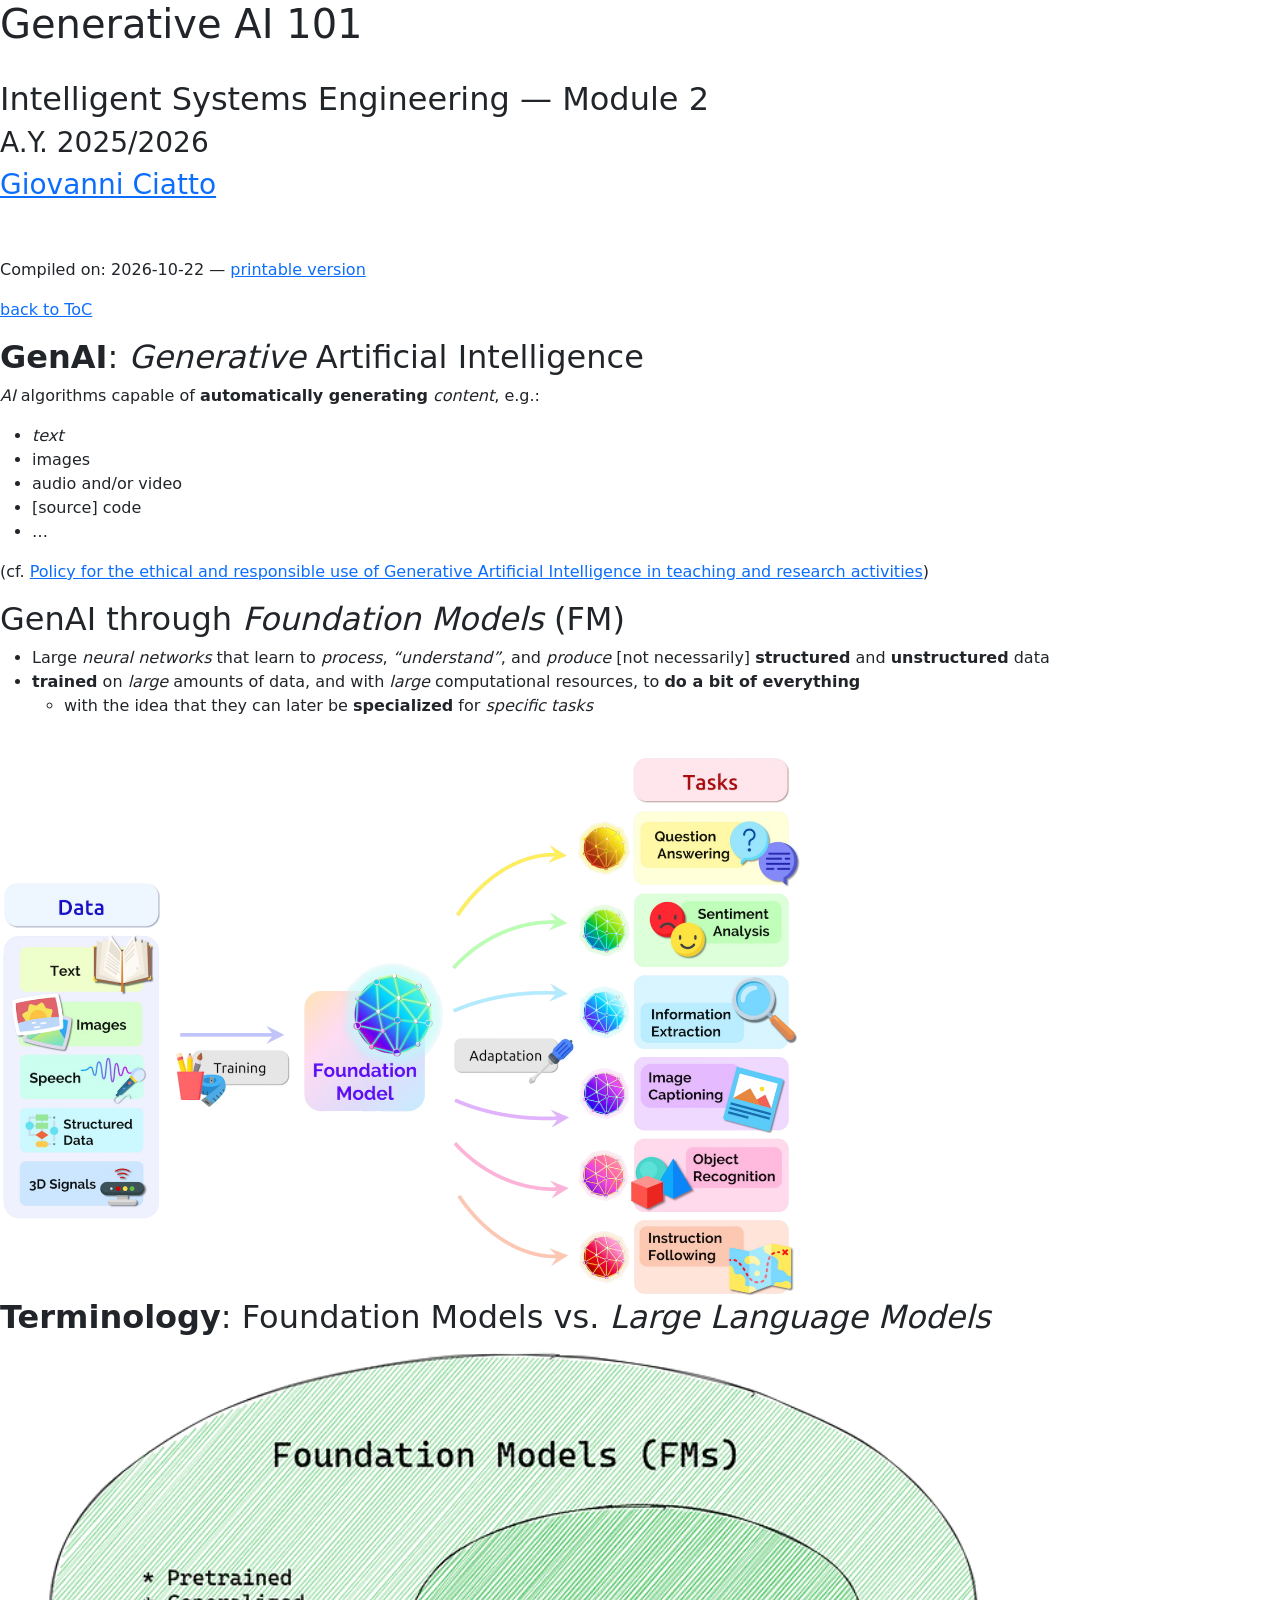
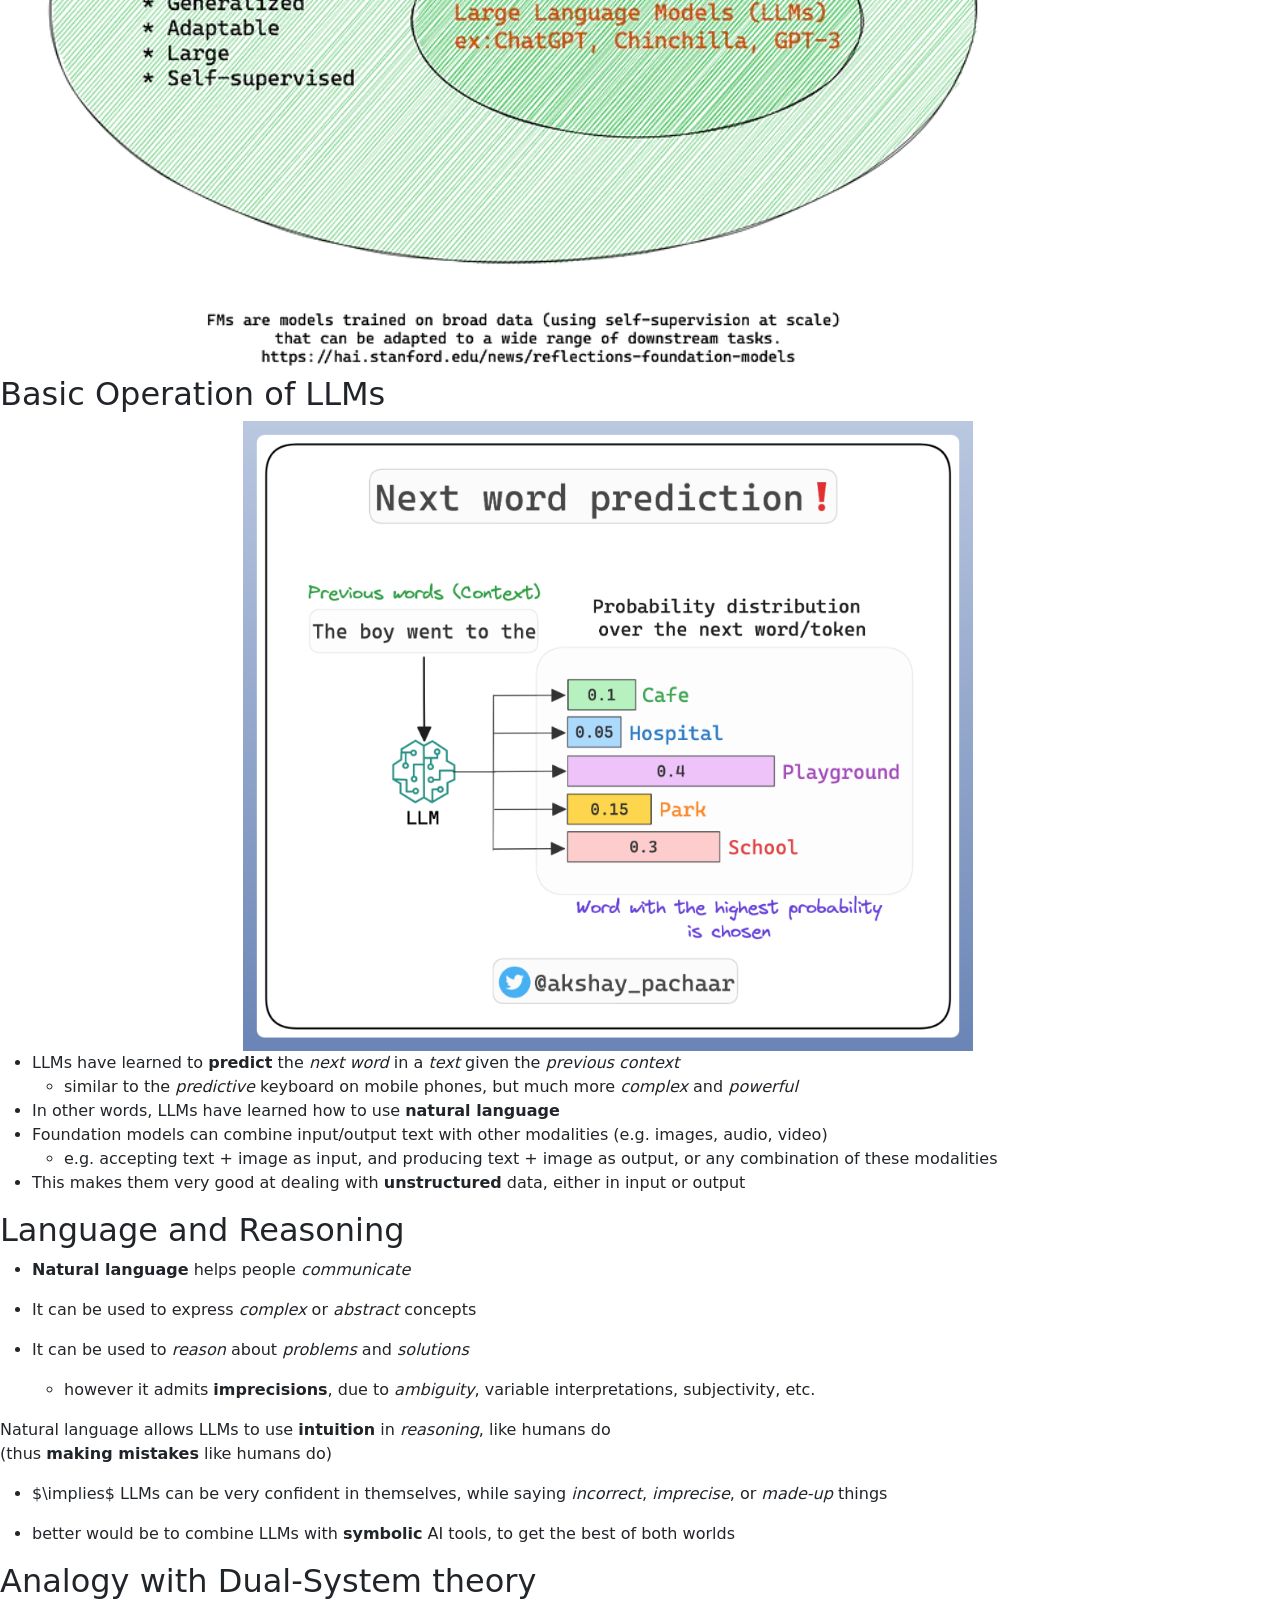
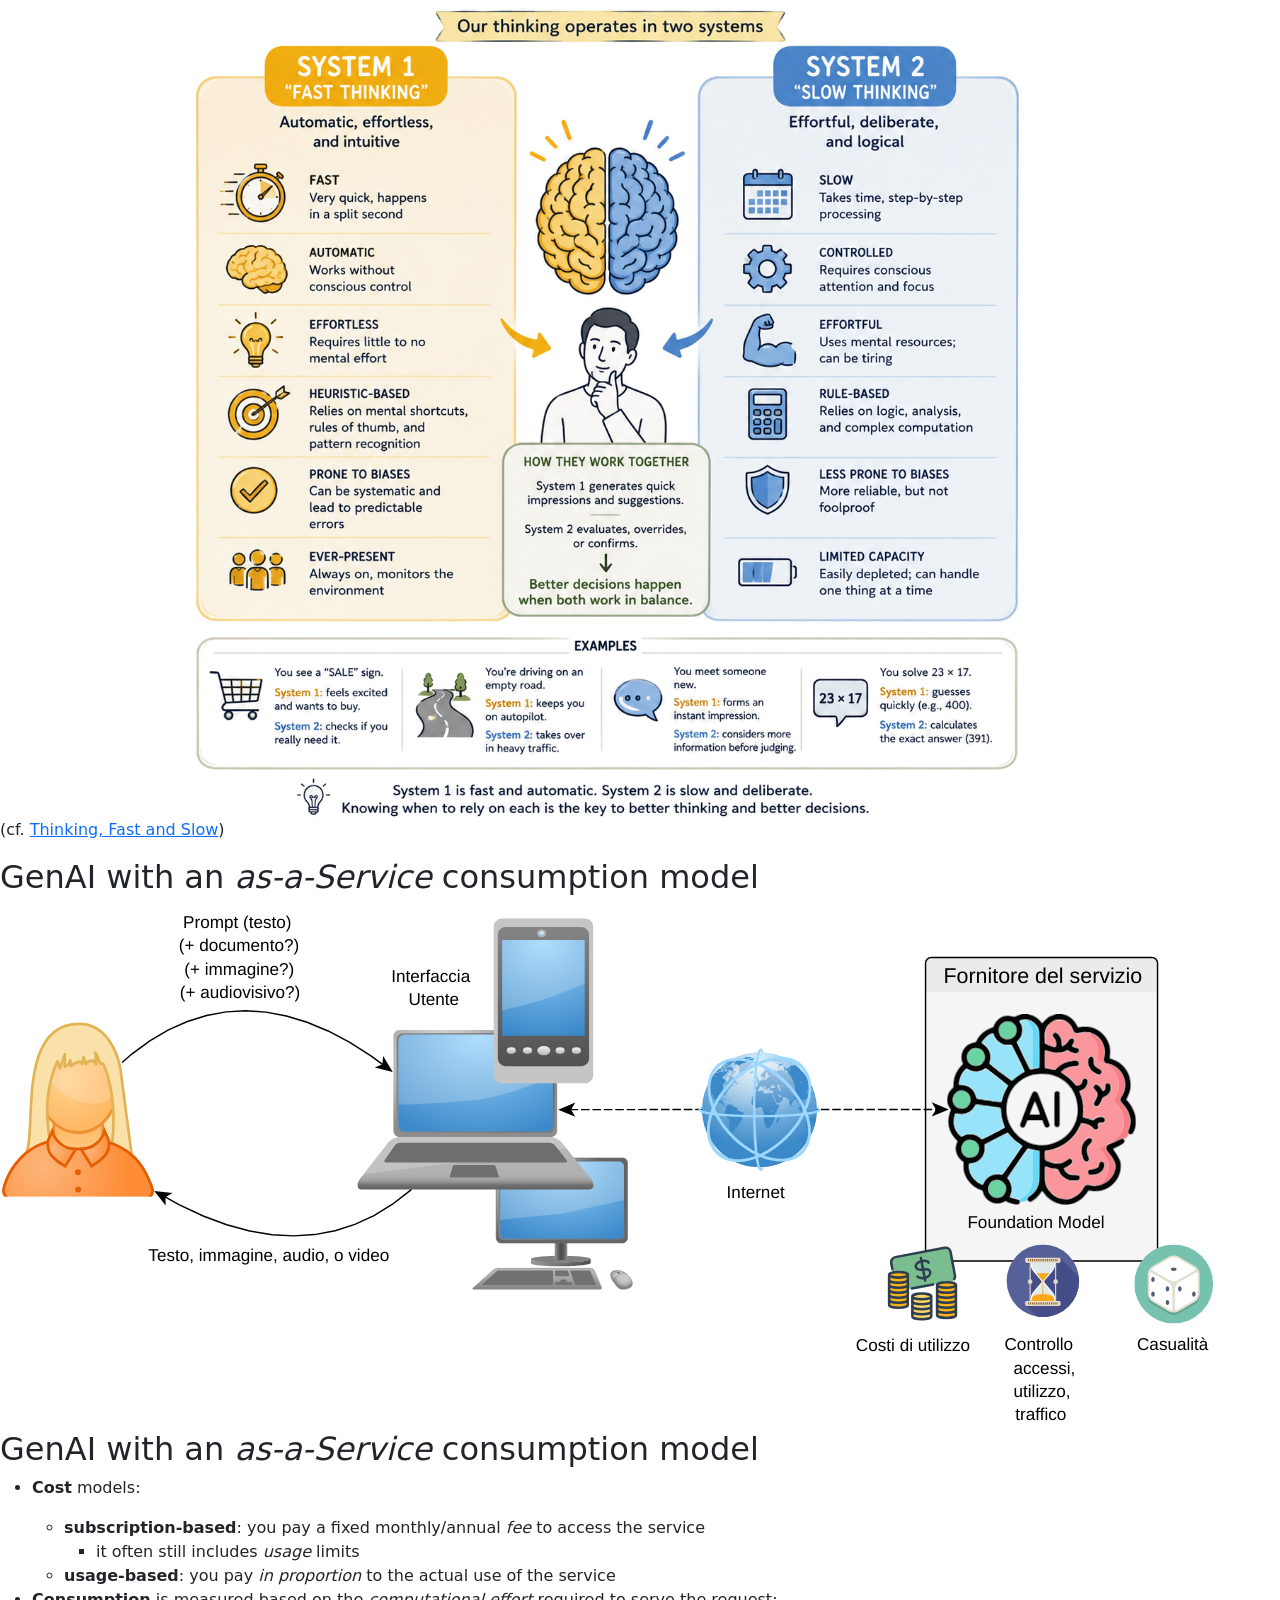
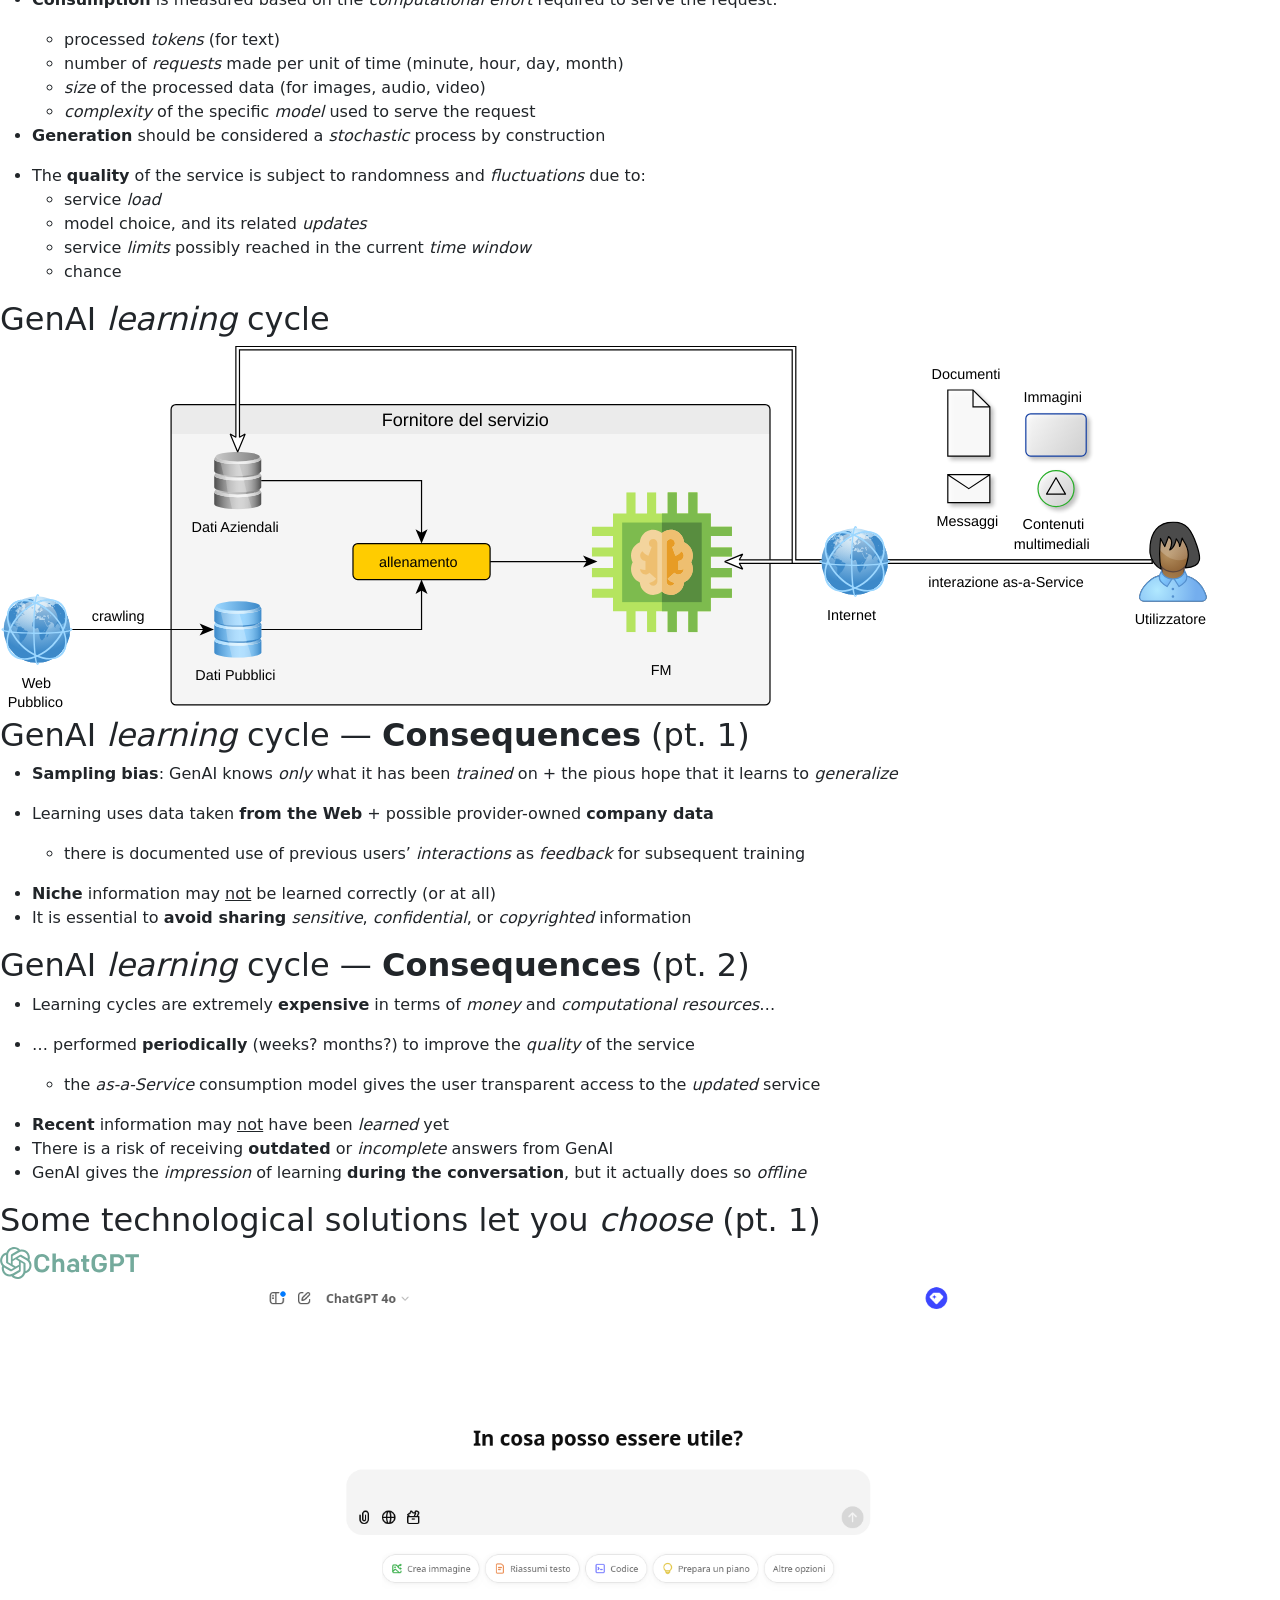
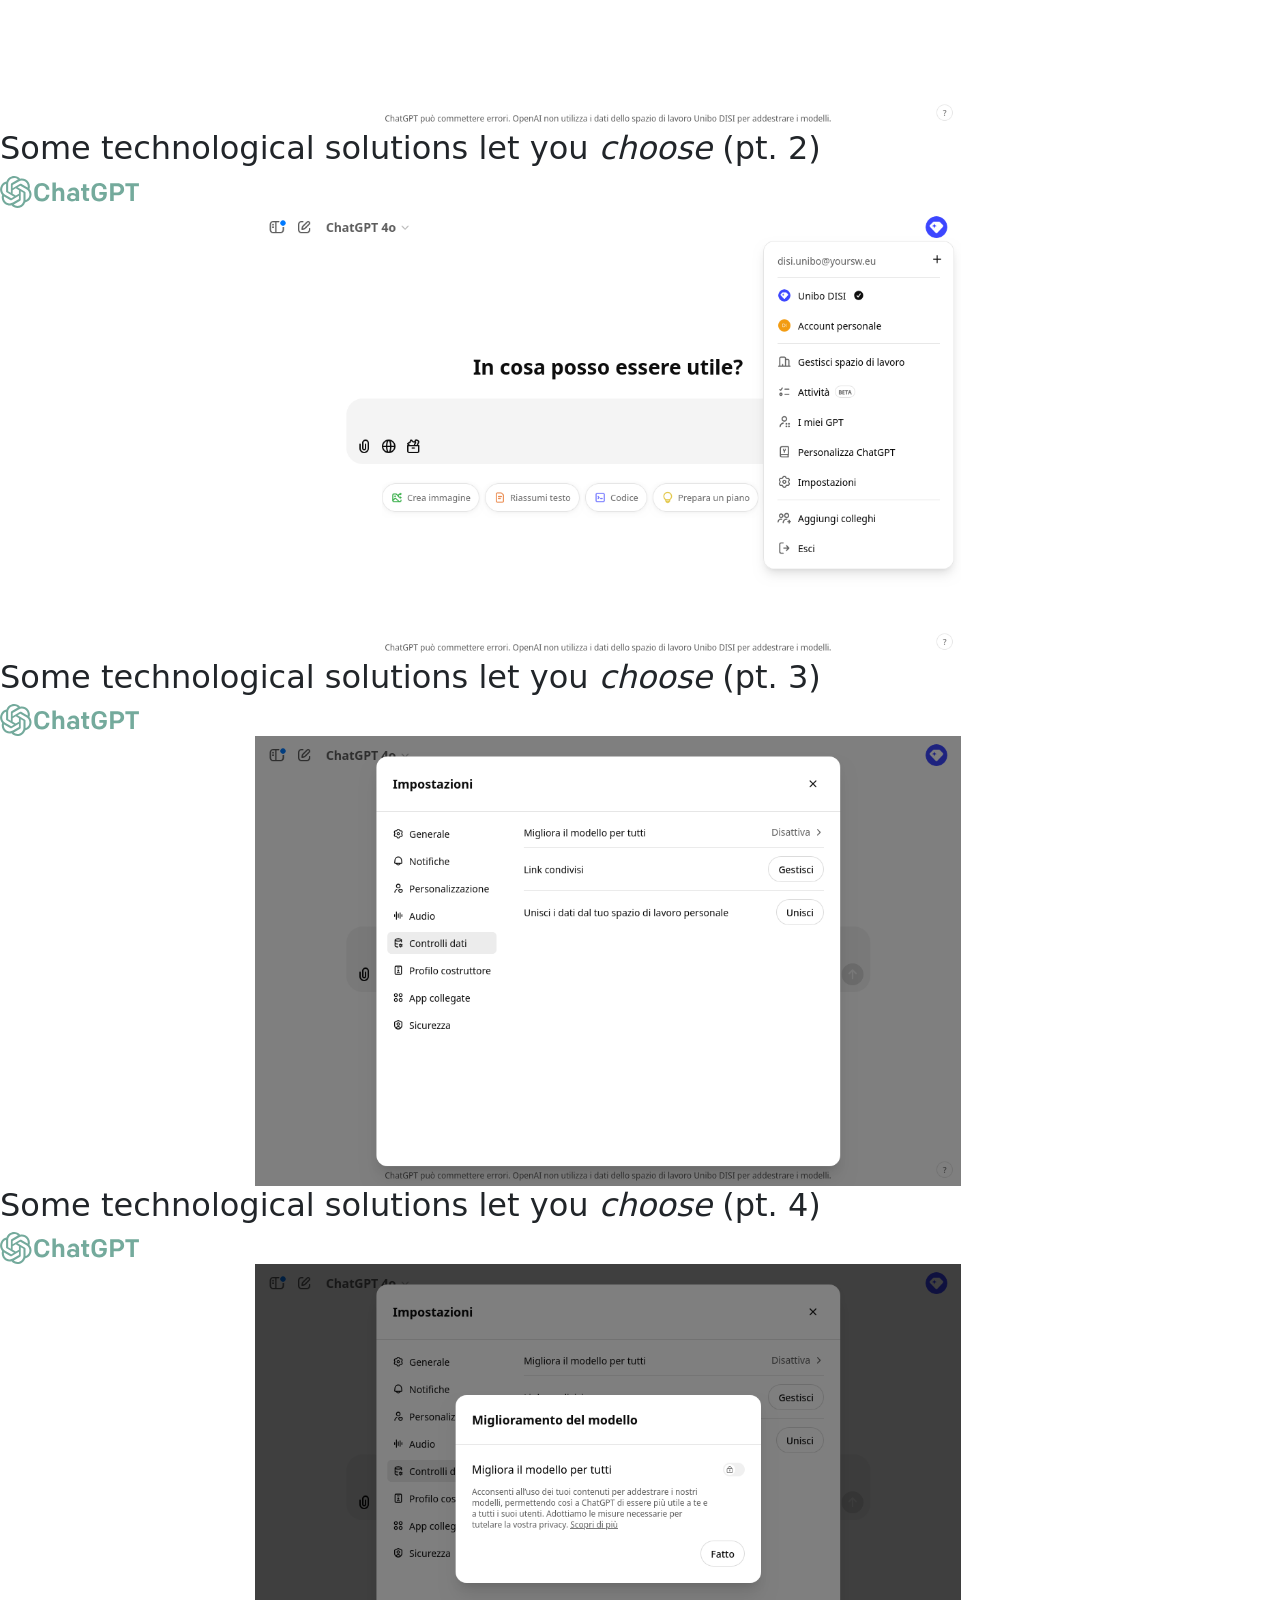
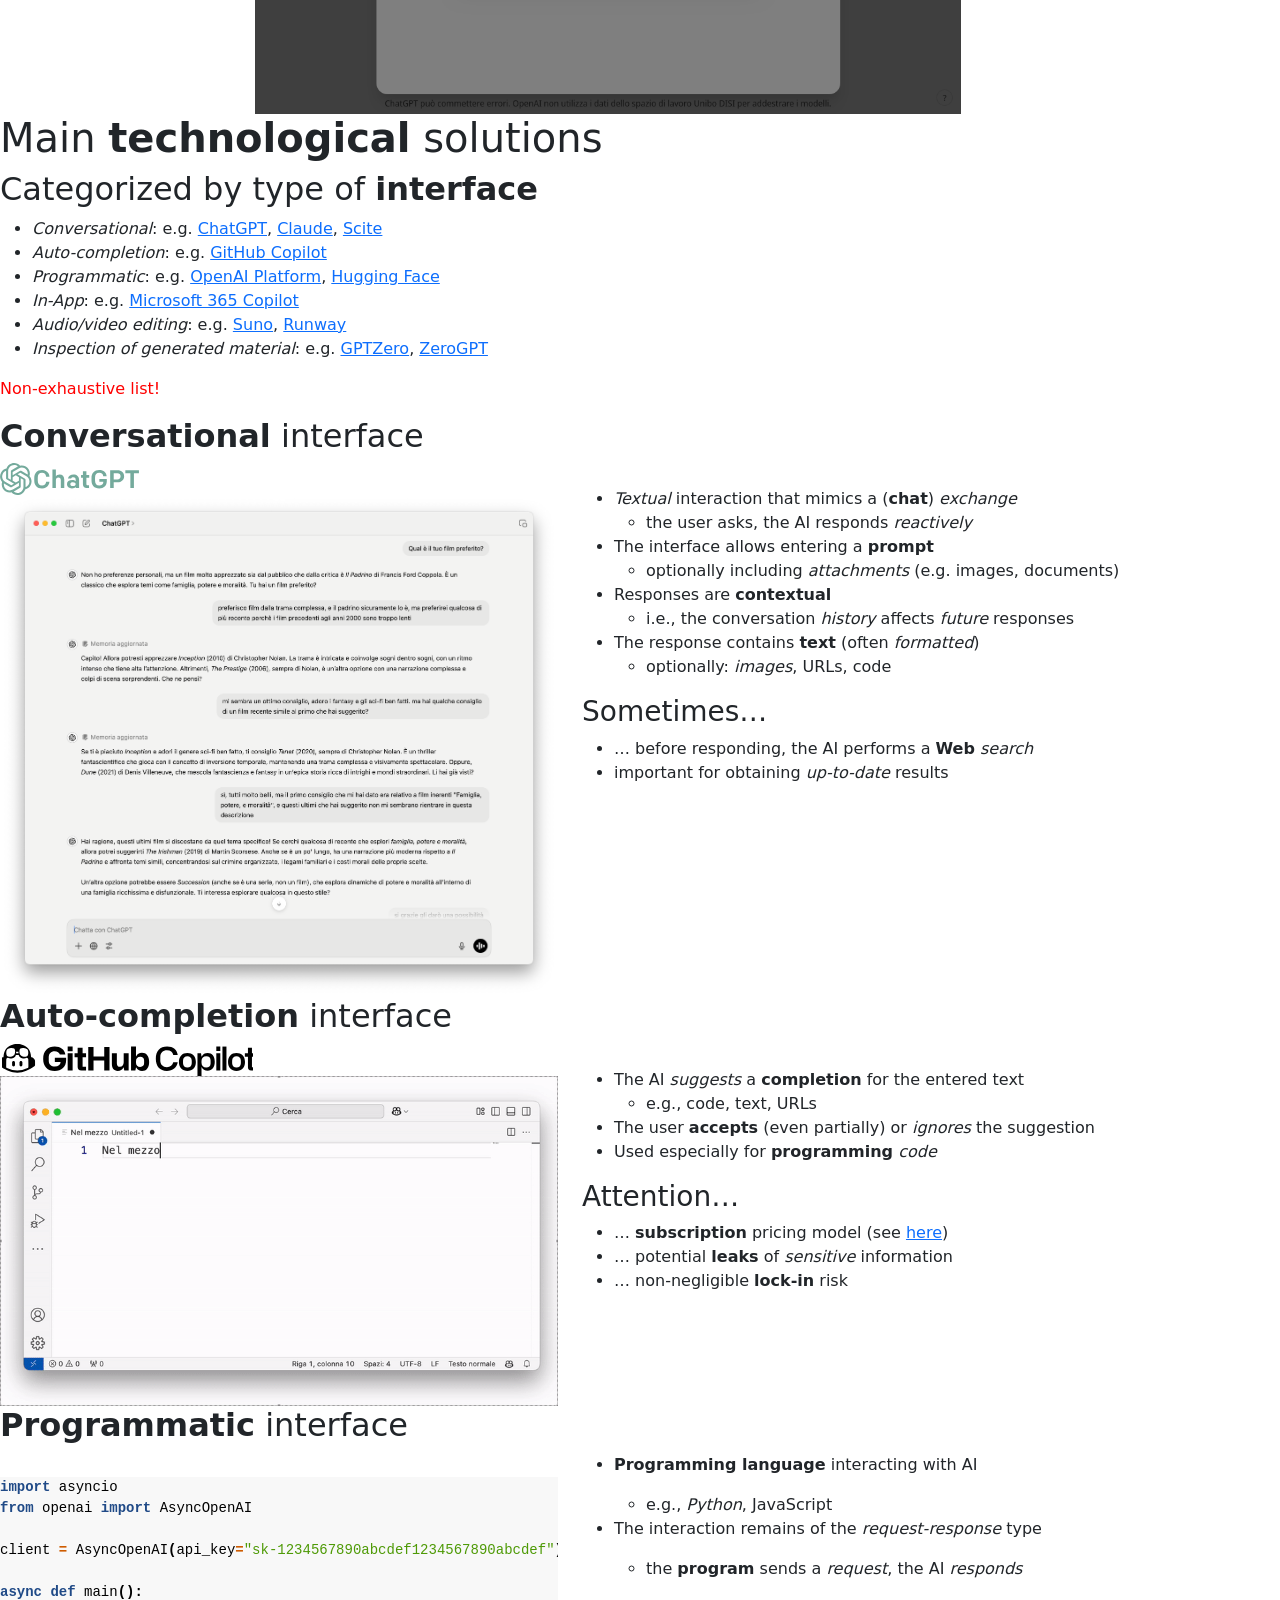
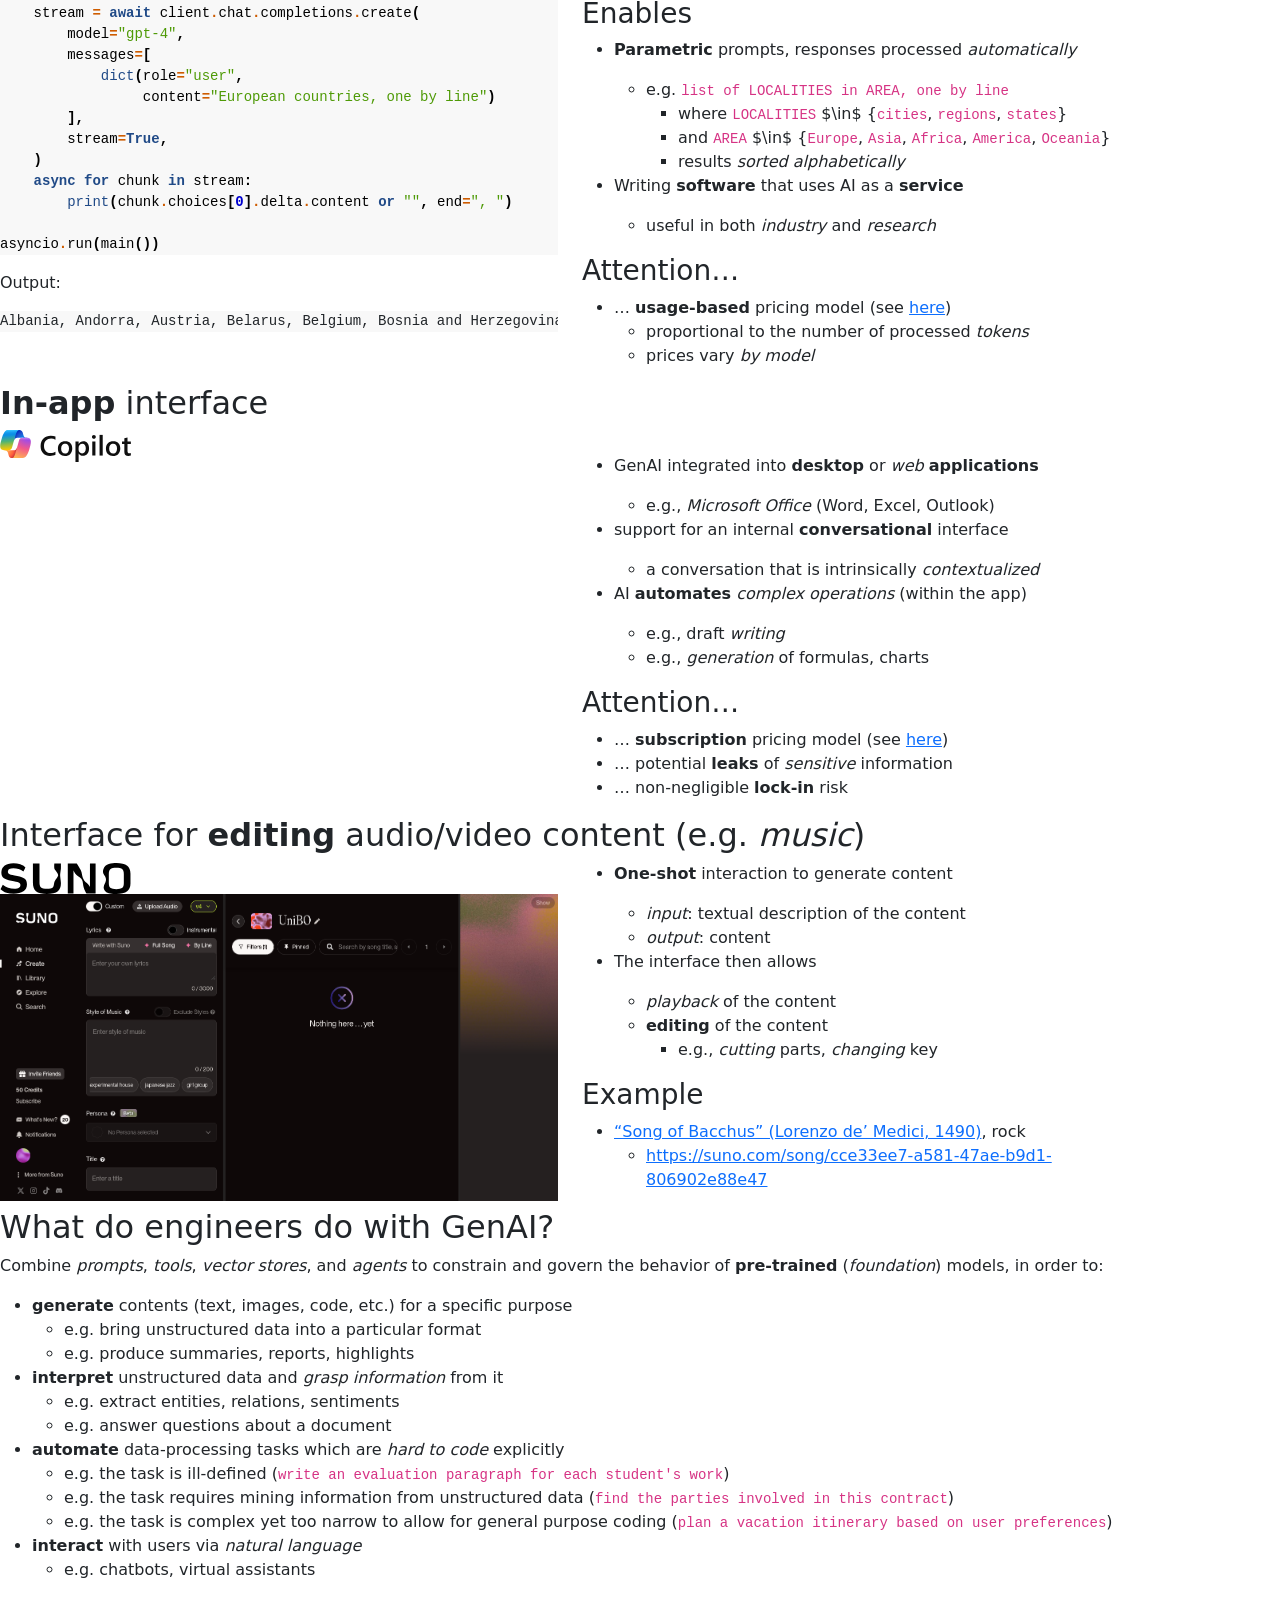
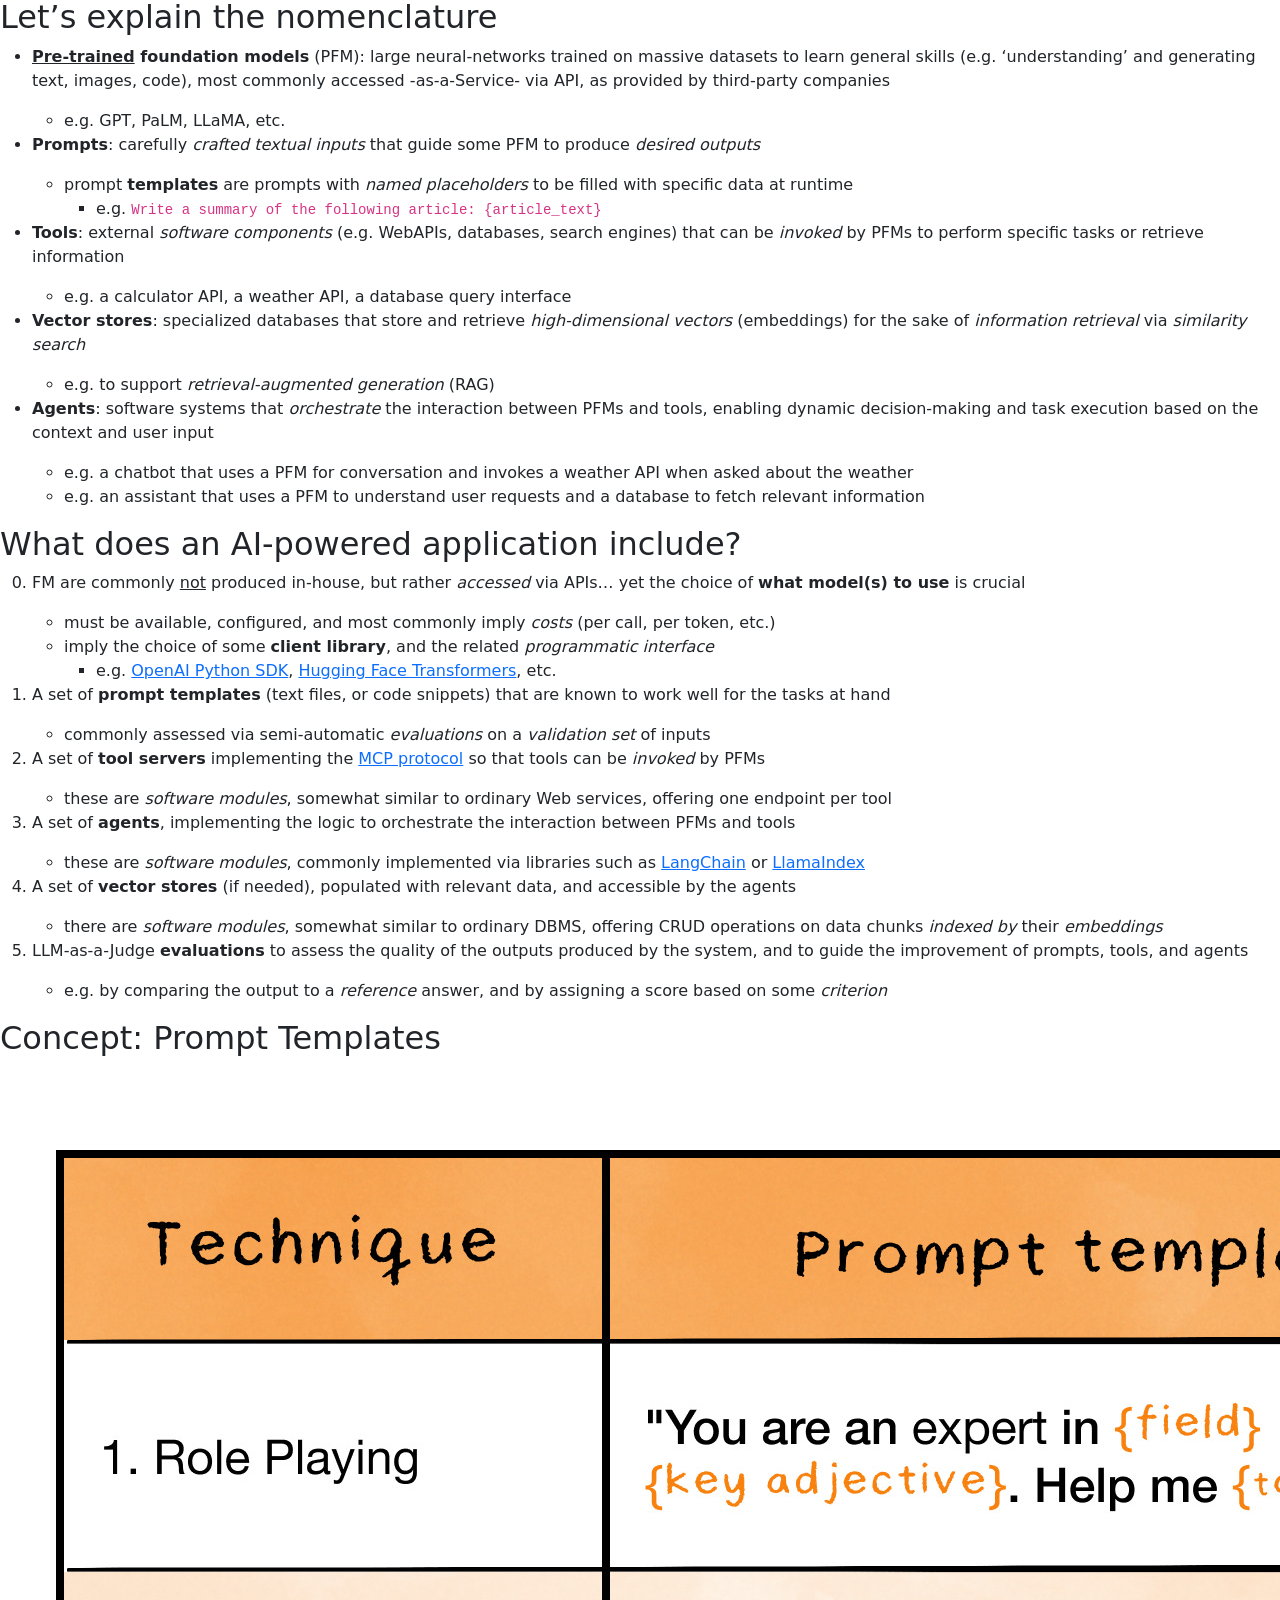
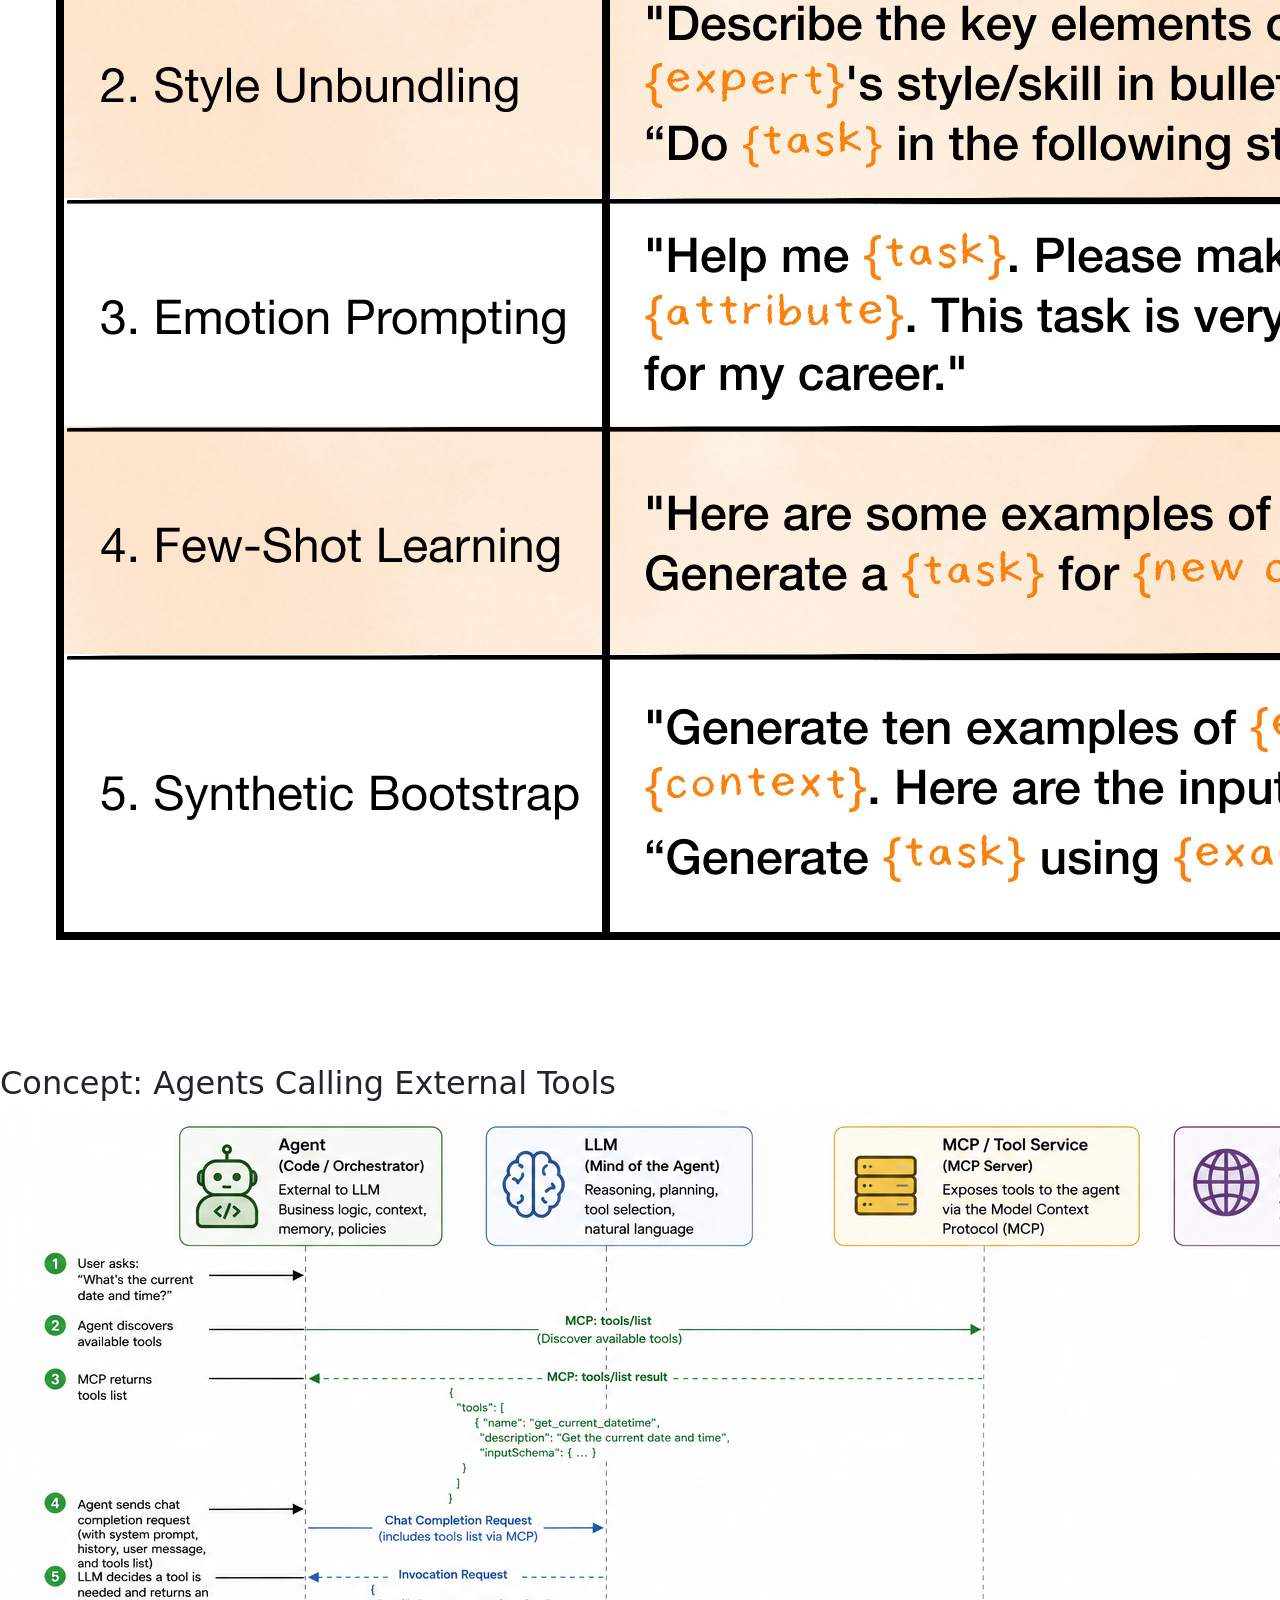
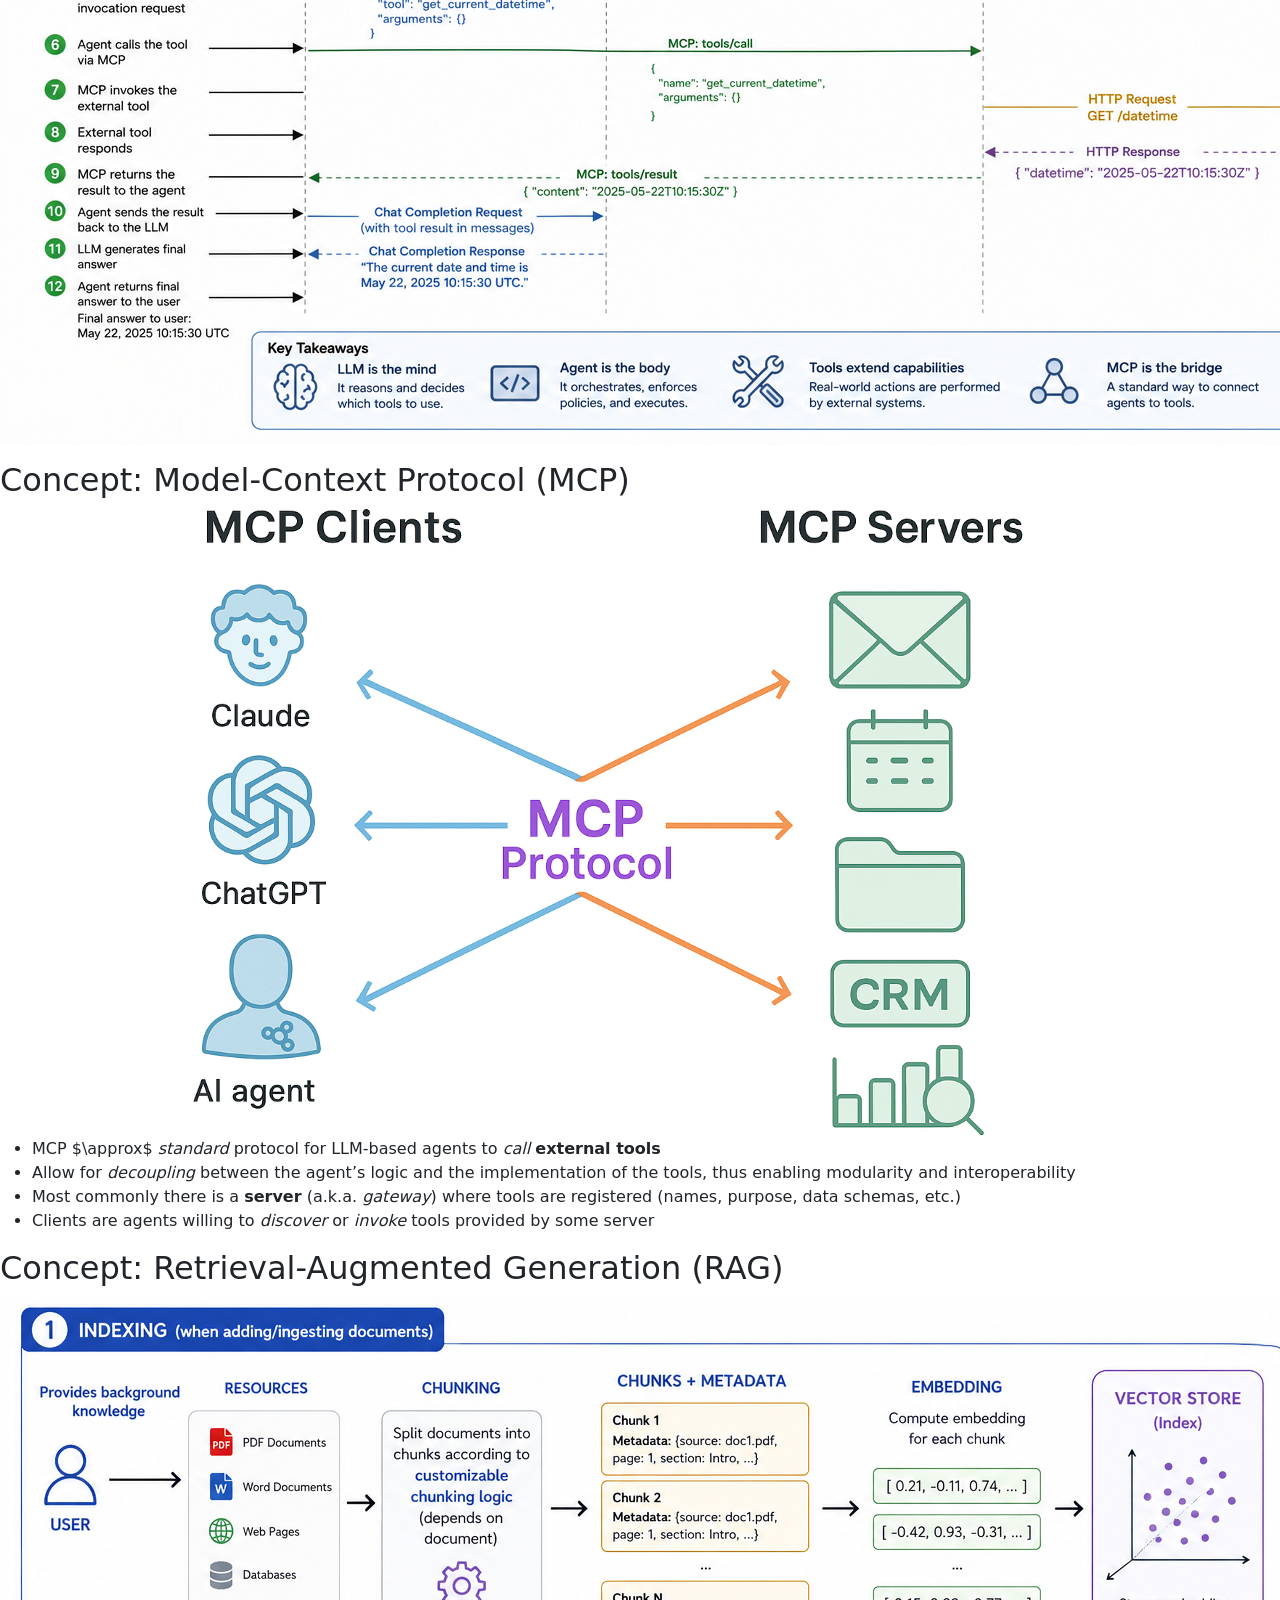
==== genai/index.html @ 3ddf1d05 "Deploying to gh-pages from @ unibo-fc-isi-ise/slides-module2@496fea2627a379ea1ed606ec47cfb37621886ea" ====
<!DOCTYPE html><html lang="en"><head>
    <meta charset="utf-8">
<title>[ISE] Generative AI 101</title>
<meta name="description" content="Gentle Introduction to Generative AI">

<meta name="apple-mobile-web-app-capable" content="yes">
<meta name="apple-mobile-web-app-status-bar-style" content="black-translucent">
<meta name="viewport" content="width=device-width, initial-scale=1.0, maximum-scale=1.0, user-scalable=no"><link rel="stylesheet" href="/slides-module2/reveal-js/dist/reset.css">
<link rel="stylesheet" href="/slides-module2/reveal-js/dist/reveal.css">
  <link rel="stylesheet" href="/slides-module2/css/custom-theme.min.2458cee62850c3edfc9bf25ae4efba404818dd6d3c51cb3e6207c7c3e1299613.css" id="theme"><link rel="stylesheet" href="/slides-module2/highlight-js/solarized-dark.min.css">
<link href="https://fonts.googleapis.com/css?family=Roboto Mono" rel="stylesheet">
<link href="https://fonts.googleapis.com/css?family=Oxygen Mono" rel="stylesheet">
<link href="https://fonts.googleapis.com/css?family=Ubuntu Mono" rel="stylesheet">
<link href="https://cdn.jsdelivr.net/npm/bootstrap@5.3.1/dist/css/bootstrap.min.css" rel="stylesheet" integrity="sha384-4bw+/aepP/YC94hEpVNVgiZdgIC5+VKNBQNGCHeKRQN+PtmoHDEXuppvnDJzQIu9" crossorigin="anonymous">
<link href="https://cdn.jsdelivr.net/gh/DanySK/css-blur-animation/blur.css" rel="stylesheet" crossorigin="anonymous">
<script src="https://kit.fontawesome.com/81ac037be0.js" crossorigin="anonymous"></script>
<script type="text/javascript" src="https://unpkg.com/qr-code-styling@1.5.0/lib/qr-code-styling.js"></script>
<script src="https://unibo-fc-isi-ise.github.io/slides-module2/plantuml.js"></script>

  </head>
  <body>
    
    <div class="reveal">
      <div class="slides">
  

    <section><h1 id="generative-ai-101">Generative AI 101</h1>
<br>
<h2 id="hahahugoshortcode1s0hbhb">Intelligent Systems Engineering — Module 2</h2>
<h3 id="hahahugoshortcode1s1hbhb">A.Y. 2025/2026</h3>
<h3 id="hahahugoshortcode1s2hbhb"><a href="mailto:giovanni.ciatto@unibo.it">Giovanni Ciatto</a></h3>
<br>
<br>
<p>Compiled on: 2026-10-22
 — <a href="?print-pdf&amp;pdfSeparateFragments=false"><i class="fa fa-print" aria-hidden="true"></i> printable version</a></p>
<p><a href="../#/toc"><i class="fa fa-undo" aria-hidden="true"></i> back to ToC</a></p>
</section>

<section data-noprocess="" data-shortcode-slide="" id="intro">
  
<h2 id="genai-generative-artificial-intelligence"><strong>GenAI</strong>: <em>Generative</em> Artificial Intelligence</h2>
<!-- > [Systems based on] <br> -->
<p><em>AI</em> algorithms capable of <strong>automatically generating</strong> <em>content</em>, e.g.:</p>
<ul>
<li><em>text</em></li>
<li>images</li>
<li>audio and/or video</li>
<li>[source] code</li>
<li>…</li>
</ul>
<p>(cf. <a href="https://www.unibo.it/it/allegati/policy-per-un-uso-etico-e-responsabile-dell2019intelligenza-artificiale-generativa-nelle-attivita-di-didattica-e-ricerca/@@download/file/Policy-Generative-AI.pdf">Policy for the ethical and responsible use of Generative Artificial Intelligence in teaching and research activities</a>)</p>
</section><section>
<h2 id="genai-through-foundation-models-fm">GenAI through <em>Foundation Models</em> (FM)</h2>
<ul>
<li>Large <em>neural networks</em> that learn to <em>process</em>, <em>“understand”</em>, and <em>produce</em> [not necessarily] <strong>structured</strong> and <strong>unstructured</strong> data</li>
<li><strong>trained</strong> on <em>large</em> amounts of data, and with <em>large</em> computational resources, to <strong>do a bit of everything</strong>
<ul>
<li>with the idea that they can later be <strong>specialized</strong> for <em>specific tasks</em></li>
</ul>
</li>
</ul>
<br>





<img src="./foundation-models.png" alt="Foundation models concept" style="max-width: 95vw; max-height: 60vh; object-fit: contain;">

</section><section>
<h2 id="terminology-foundation-models-vs-large-language-models"><strong>Terminology</strong>: Foundation Models vs. <em>Large Language Models</em></h2>





<a href="https://thebabar.medium.com/essential-guide-to-foundation-models-and-large-language-models-27dab58f7404">

<img src="./fm-vs-llm.webp" alt="Venn diagram explaining how LLMs are a specific case of foundation models" style="width: 80%; max-width: 95vw; max-height: 70vh; object-fit: contain;">

</a>

</section><section>
<h2 id="basic-operation-of-llms">Basic Operation of LLMs</h2>
<!-- ![Next word prediction](./next-word-prediction.png) -->





<img src="./next-word-prediction.png" alt="Next word prediction concept" style="width: 100%; max-width: 95vw; max-height: 70vh; object-fit: contain;">

<ul>
<li>LLMs have learned to <strong>predict</strong> the <em>next word</em> in a <em>text</em> given the <em>previous context</em>
<ul>
<li>similar to the <em>predictive</em> keyboard on mobile phones, but much more <em>complex</em> and <em>powerful</em></li>
</ul>
</li>
<li>In other words, LLMs have learned how to use <strong>natural language</strong></li>
<li>Foundation models can combine input/output text with other modalities (e.g. images, audio, video)
<ul>
<li>e.g. accepting text + image as input, and producing text + image as output, or any combination of these modalities</li>
</ul>
</li>
<li>This makes them very good at dealing with <strong>unstructured</strong> data, either in input or output</li>
</ul>
</section><section>
<h2 id="language-and-reasoning">Language and Reasoning</h2>
<ul>
<li>
<p><strong>Natural language</strong> helps people <em>communicate</em></p>
</li>
<li>
<p>It can be used to express <em>complex</em> or <em>abstract</em> concepts</p>
</li>
<li>
<p>It can be used to <em>reason</em> about <em>problems</em> and <em>solutions</em></p>
<ul>
<li>however it admits <strong>imprecisions</strong>, due to <em>ambiguity</em>, variable interpretations, subjectivity, etc.</li>
</ul>
</li>
</ul>
<blockquote>
<p>Natural language allows LLMs to use <strong>intuition</strong> in <em>reasoning</em>, like humans do
<br> (thus <strong>making mistakes</strong> like humans do)</p>
</blockquote>
<ul>
<li>
<p>$\implies$ LLMs can be very confident in themselves, while saying <em>incorrect</em>, <em>imprecise</em>, or <em>made-up</em> things</p>
</li>
<li>
<p>better would be to combine LLMs with <strong>symbolic</strong> AI tools, to get the best of both worlds</p>
</li>
</ul>
</section><section>
<h2 id="analogy-with-dual-system-theory">Analogy with Dual-System theory</h2>





<img src="./dual-system.png" alt="Dual-system theory concept" style="width: 100%; max-width: 95vw; max-height: 90vh; object-fit: contain;">

<p>(cf. <a href="https://en.wikipedia.org/wiki/Thinking,_Fast_and_Slow">Thinking, Fast and Slow</a>)</p>
</section><section>


<section data-shortcode-section="">
<h2 id="genai-with-an-as-a-service-consumption-model">GenAI with an <em>as-a-Service</em> consumption model</h2>
<img src="./llm-concept.svg" alt="'As-a-Service' consumption model for foundation models" style="width: 100%; max-width: 95vw; max-height: 70vh; object-fit: contain;">
</section><section>
<h2 id="genai-with-an-as-a-service-consumption-model-1">GenAI with an <em>as-a-Service</em> consumption model</h2>
<ul>
<li>
<p><strong>Cost</strong> models:</p>
<ul>
<li><strong>subscription-based</strong>: you pay a fixed monthly/annual <em>fee</em> to access the service
<ul>
<li>it often still includes <em>usage</em> limits</li>
</ul>
</li>
<li><strong>usage-based</strong>: you pay <em>in proportion</em> to the actual use of the service</li>
</ul>
</li>
<li>
<p><strong>Consumption</strong> is measured based on the <em>computational effort</em> required to serve the request:</p>
<ul>
<li>processed <em>tokens</em> (for text)</li>
<li>number of <em>requests</em> made per unit of time (minute, hour, day, month)</li>
<li><em>size</em> of the processed data (for images, audio, video)</li>
<li><em>complexity</em> of the specific <em>model</em> used to serve the request</li>
</ul>
</li>
<li>
<p><strong>Generation</strong> should be considered a <em>stochastic</em> process by construction</p>
</li>
</ul>
<span class="fragment ">
  <blockquote>
<ul>
<li>The <strong>quality</strong> of the service is subject to randomness and <em>fluctuations</em> due to:
<ul>
<li>service <em>load</em></li>
<li>model choice, and its related <em>updates</em></li>
<li>service <em>limits</em> possibly reached in the current <em>time window</em></li>
<li>chance</li>
</ul>
</li>
</ul>
</blockquote>
</span>

</section>
</section><section>


<section data-shortcode-section="">
<h2 id="genai-learning-cycle">GenAI <em>learning</em> cycle</h2>
<img src="./dataflow.svg" alt="GenAI learning cycle" style="width: 100%; max-width: 95vw; max-height: 70vh; object-fit: contain;">
</section><section>
<h2 id="genai-learning-cycle--consequences-pt-1">GenAI <em>learning</em> cycle — <strong>Consequences</strong> (pt. 1)</h2>
<ul>
<li>
<p><strong>Sampling</strong> <strong>bias</strong>: GenAI knows <em>only</em> what it has been <em>trained</em> on + the pious hope that it learns to <em>generalize</em></p>
</li>
<li>
<p>Learning uses data taken <strong>from the Web</strong> + possible provider-owned <strong>company data</strong></p>
<ul>
<li>there is documented use of previous users’ <em>interactions</em> as <em>feedback</em> for subsequent training</li>
</ul>
</li>
</ul>
<span class="fragment ">
  <h2></h2>
<blockquote>
<ul>
<li><strong>Niche</strong> information may <u>not</u> be learned correctly (or at all)</li>
<li>It is essential to <strong>avoid sharing</strong> <em>sensitive</em>, <em>confidential</em>, or <em>copyrighted</em> information</li>
</ul>
</blockquote>
</span>
</section><section>
<h2 id="genai-learning-cycle--consequences-pt-2">GenAI <em>learning</em> cycle — <strong>Consequences</strong> (pt. 2)</h2>
<ul>
<li>
<p>Learning cycles are extremely <strong>expensive</strong> in terms of <em>money</em> and <em>computational resources</em>…</p>
</li>
<li>
<p>… performed <strong>periodically</strong> (weeks? months?) to improve the <em>quality</em> of the service</p>
<ul>
<li>the <em>as-a-Service</em> consumption model gives the user transparent access to the <em>updated</em> service</li>
</ul>
</li>
</ul>
<span class="fragment ">
  <h2></h2>
<blockquote>
<ul>
<li><strong>Recent</strong> information may <u>not</u> have been <em>learned</em> yet</li>
<li>There is a risk of receiving <strong>outdated</strong> or <em>incomplete</em> answers from GenAI</li>
<li>GenAI gives the <em>impression</em> of learning <strong>during the conversation</strong>, but it actually does so <em>offline</em></li>
</ul>
</blockquote>
</span>
</section><section>
<h2 id="some-technological-solutions-let-you-choose-pt-1">Some technological solutions let you <em>choose</em> (pt. 1)</h2>
<img src="./logo-chatgpt.svg" alt="" style="height: 2em; max-width: 95vw; max-height: 80vh; object-fit: contain;">
<br>
<img src="./chatgpt-settings/no-learn-1.png" alt="" style="width: 100%; max-width: 95vw; max-height: 50vh; object-fit: contain;">
</section><section>
<h2 id="some-technological-solutions-let-you-choose-pt-2">Some technological solutions let you <em>choose</em> (pt. 2)</h2>
<img src="./logo-chatgpt.svg" alt="" style="height: 2em; max-width: 95vw; max-height: 80vh; object-fit: contain;">
<br>
<img src="./chatgpt-settings/no-learn-2.png" alt="" style="width: 100%; max-width: 95vw; max-height: 50vh; object-fit: contain;">
</section><section>
<h2 id="some-technological-solutions-let-you-choose-pt-3">Some technological solutions let you <em>choose</em> (pt. 3)</h2>
<img src="./logo-chatgpt.svg" alt="" style="height: 2em; max-width: 95vw; max-height: 80vh; object-fit: contain;">
<br>
<img src="./chatgpt-settings/no-learn-3.png" alt="" style="width: 100%; max-width: 95vw; max-height: 50vh; object-fit: contain;">
</section><section>
<h2 id="some-technological-solutions-let-you-choose-pt-4">Some technological solutions let you <em>choose</em> (pt. 4)</h2>
<img src="./logo-chatgpt.svg" alt="" style="height: 2em; max-width: 95vw; max-height: 80vh; object-fit: contain;">
<br>
<img src="./chatgpt-settings/no-learn-4.png" alt="" style="width: 100%; max-width: 95vw; max-height: 50vh; object-fit: contain;">

</section>
</section>

<section data-noprocess="" data-shortcode-slide="" id="interfaces">
  
<h1 id="main-technological-solutions">Main <strong>technological</strong> solutions</h1>
<h2 id="categorized-by-type-of-interface">Categorized by type of <strong>interface</strong></h2>
<ul>
<li><em>Conversational</em>: e.g. <a href="https://chatgpt.com/">ChatGPT</a>, <a href="https://claude.ai/login?returnTo=%2F%3F">Claude</a>, <a href="https://scite.ai">Scite</a></li>
<li><em>Auto-completion</em>: e.g. <a href="https://github.com/features/copilot">GitHub Copilot</a></li>
<li><em>Programmatic</em>: e.g. <a href="https://openai.com/api/">OpenAI Platform</a>, <a href="https://huggingface.co/">Hugging Face</a></li>
<li><em>In-App</em>: e.g. <a href="https://www.microsoft.com/it-it/microsoft-365/copilot?market=it">Microsoft 365 Copilot</a></li>
<li><em>Audio/video editing</em>: e.g. <a href="https://suno.com/">Suno</a>, <a href="https://runwayml.com/">Runway</a></li>
<li><em>Inspection of generated material</em>: e.g. <a href="https://gptzero.me/">GPTZero</a>, <a href="https://www.zerogpt.com/">ZeroGPT</a></li>
</ul>
<p><span style="color: red;">Non-exhaustive list!</span></p>
</section><section>
<h2 id="conversational-interface"><strong>Conversational</strong> interface</h2>

<div class="container w-100 m-0 p-0">
    <div class="row "><div class="col " style="text-align: left;"><img src="./logo-chatgpt.svg" alt="" style="height: 2em; max-width: 95vw; max-height: 80vh; object-fit: contain;">
<a href="https://chatgpt.com/share/6798dd04-8a98-8008-a751-bc374318bd9e">
<img src="./interface-conversational.png" alt="" style="width: 100%; max-width: 95vw; max-height: 80vh; object-fit: contain;">
</a>
</div>
<div class="col " style="text-align: left;"><br>
<ul>
<li><em>Textual</em> interaction that mimics a (<strong>chat</strong>) <em>exchange</em>
<ul>
<li>the user asks, the AI responds <em>reactively</em></li>
</ul>
</li>
<li>The interface allows entering a <strong>prompt</strong>
<ul>
<li>optionally including <em>attachments</em> (e.g. images, documents)</li>
</ul>
</li>
<li>Responses are <strong>contextual</strong>
<ul>
<li>i.e., the conversation <em>history</em> affects <em>future</em> responses</li>
</ul>
</li>
<li>The response contains <strong>text</strong> (often <em>formatted</em>)
<ul>
<li>optionally: <em>images</em>, URLs, code</li>
</ul>
</li>
</ul>
<span class="fragment ">
  <h3 id="sometimes">Sometimes…</h3>
<ul>
<li>… before responding, the AI performs a <strong>Web</strong> <em>search</em></li>
<li>important for obtaining <em>up-to-date</em> results</li>
</ul>
</span>
</div>
</div>
</div>
</section><section>
<h2 id="auto-completion-interface"><strong>Auto-completion</strong> interface</h2>

<div class="container w-100 m-0 p-0">
    <div class="row "><div class="col " style="text-align: left;"><img src="./logo-copilot.svg" alt="" style="height: 2em; max-width: 95vw; max-height: 80vh; object-fit: contain;">
<img src="./interface-autocompletion.gif" alt="" style="width: 100%; max-width: 95vw; max-height: 80vh; object-fit: contain;">
</div>
<div class="col " style="text-align: left;"><br>
<ul>
<li>The AI <em>suggests</em> a <strong>completion</strong> for the entered text
<ul>
<li>e.g., code, text, URLs</li>
</ul>
</li>
<li>The user <strong>accepts</strong> (even partially) or <em>ignores</em> the suggestion</li>
<li>Used especially for <strong>programming</strong> <em>code</em></li>
</ul>
<span class="fragment ">
  <h3 id="attention">Attention…</h3>
<ul>
<li>… <strong>subscription</strong> pricing model (see <a href="https://github.com/features/copilot/plans">here</a>)</li>
<li>… potential <strong>leaks</strong> of <em>sensitive</em> information</li>
<li>… non-negligible <strong>lock-in</strong> risk</li>
</ul>
</span>
</div>
</div>
</div>
</section><section>
<h2 id="programmatic-interface"><strong>Programmatic</strong> interface</h2>

<div class="container w-100 m-0 p-0">
    <div class="row "><div class="col col-6" style="text-align: left;"><img src="./logo-openai.svg" alt="" style="height: 2em; max-width: 95vw; max-height: 80vh; object-fit: contain;">
<div class="highlight"><pre tabindex="0" style="background-color:#f8f8f8;-moz-tab-size:4;-o-tab-size:4;tab-size:4;-webkit-text-size-adjust:none;"><code class="nohighlight" data-noescape=""><span style="display:flex;"><span><span style="color:#204a87;font-weight:bold">import</span> <span style="color:#000">asyncio</span>
</span></span><span style="display:flex;"><span><span style="color:#204a87;font-weight:bold">from</span> <span style="color:#000">openai</span> <span style="color:#204a87;font-weight:bold">import</span> <span style="color:#000">AsyncOpenAI</span>
</span></span><span style="display:flex;"><span>
</span></span><span style="display:flex;"><span><span style="color:#000">client</span> <span style="color:#ce5c00;font-weight:bold">=</span> <span style="color:#000">AsyncOpenAI</span><span style="color:#000;font-weight:bold">(</span><span style="color:#000">api_key</span><span style="color:#ce5c00;font-weight:bold">=</span><span style="color:#4e9a06">"sk-1234567890abcdef1234567890abcdef"</span><span style="color:#000;font-weight:bold">)</span>
</span></span><span style="display:flex;"><span>
</span></span><span style="display:flex;"><span><span style="color:#204a87;font-weight:bold">async</span> <span style="color:#204a87;font-weight:bold">def</span> <span style="color:#000">main</span><span style="color:#000;font-weight:bold">():</span>
</span></span><span style="display:flex;"><span>    <span style="color:#000">stream</span> <span style="color:#ce5c00;font-weight:bold">=</span> <span style="color:#204a87;font-weight:bold">await</span> <span style="color:#000">client</span><span style="color:#ce5c00;font-weight:bold">.</span><span style="color:#000">chat</span><span style="color:#ce5c00;font-weight:bold">.</span><span style="color:#000">completions</span><span style="color:#ce5c00;font-weight:bold">.</span><span style="color:#000">create</span><span style="color:#000;font-weight:bold">(</span>
</span></span><span style="display:flex;"><span>        <span style="color:#000">model</span><span style="color:#ce5c00;font-weight:bold">=</span><span style="color:#4e9a06">"gpt-4"</span><span style="color:#000;font-weight:bold">,</span>
</span></span><span style="display:flex;"><span>        <span style="color:#000">messages</span><span style="color:#ce5c00;font-weight:bold">=</span><span style="color:#000;font-weight:bold">[</span>
</span></span><span style="display:flex;"><span>            <span style="color:#204a87">dict</span><span style="color:#000;font-weight:bold">(</span><span style="color:#000">role</span><span style="color:#ce5c00;font-weight:bold">=</span><span style="color:#4e9a06">"user"</span><span style="color:#000;font-weight:bold">,</span>
</span></span><span style="display:flex;"><span>                 <span style="color:#000">content</span><span style="color:#ce5c00;font-weight:bold">=</span><span style="color:#4e9a06">"European countries, one by line"</span><span style="color:#000;font-weight:bold">)</span>
</span></span><span style="display:flex;"><span>        <span style="color:#000;font-weight:bold">],</span>
</span></span><span style="display:flex;"><span>        <span style="color:#000">stream</span><span style="color:#ce5c00;font-weight:bold">=</span><span style="color:#204a87;font-weight:bold">True</span><span style="color:#000;font-weight:bold">,</span>
</span></span><span style="display:flex;"><span>    <span style="color:#000;font-weight:bold">)</span>
</span></span><span style="display:flex;"><span>    <span style="color:#204a87;font-weight:bold">async</span> <span style="color:#204a87;font-weight:bold">for</span> <span style="color:#000">chunk</span> <span style="color:#204a87;font-weight:bold">in</span> <span style="color:#000">stream</span><span style="color:#000;font-weight:bold">:</span>
</span></span><span style="display:flex;"><span>        <span style="color:#204a87">print</span><span style="color:#000;font-weight:bold">(</span><span style="color:#000">chunk</span><span style="color:#ce5c00;font-weight:bold">.</span><span style="color:#000">choices</span><span style="color:#000;font-weight:bold">[</span><span style="color:#0000cf;font-weight:bold">0</span><span style="color:#000;font-weight:bold">]</span><span style="color:#ce5c00;font-weight:bold">.</span><span style="color:#000">delta</span><span style="color:#ce5c00;font-weight:bold">.</span><span style="color:#000">content</span> <span style="color:#204a87;font-weight:bold">or</span> <span style="color:#4e9a06">""</span><span style="color:#000;font-weight:bold">,</span> <span style="color:#000">end</span><span style="color:#ce5c00;font-weight:bold">=</span><span style="color:#4e9a06">", "</span><span style="color:#000;font-weight:bold">)</span>
</span></span><span style="display:flex;"><span>
</span></span><span style="display:flex;"><span><span style="color:#000">asyncio</span><span style="color:#ce5c00;font-weight:bold">.</span><span style="color:#000">run</span><span style="color:#000;font-weight:bold">(</span><span style="color:#000">main</span><span style="color:#000;font-weight:bold">())</span>
</span></span></code></pre></div><p>Output:</p>
<div class="highlight"><pre tabindex="0" style="background-color:#f8f8f8;-moz-tab-size:4;-o-tab-size:4;tab-size:4;-webkit-text-size-adjust:none;"><code class="nohighlight" data-noescape=""><span style="display:flex;"><span>Albania, Andorra, Austria, Belarus, Belgium, Bosnia and Herzegovina, Bulgaria, Croatia, Cyprus, Czech Republic, Denmark, Estonia, Finland, France, Germany, Greece, Hungary, Iceland, Ireland, Italy, Kosovo, Latvia, Liechtenstein, Lithuania, Luxembourg, Malta, Moldova, Monaco, Montenegro, Netherlands, North Macedonia, Norway, Poland, Portugal, Romania, Russia, San Marino, Serbia, Slovakia, Slovenia, Spain, Sweden, Switzerland, Turkey, Ukraine, United Kingdom, Vatican City (Holy See),
</span></span></code></pre></div></div>
<div class="col " style="text-align: left;"><ul>
<li>
<p><strong>Programming language</strong> interacting with AI</p>
<ul>
<li>e.g., <em>Python</em>, JavaScript</li>
</ul>
</li>
<li>
<p>The interaction remains of the <em>request-response</em> type</p>
<ul>
<li>the <strong>program</strong> sends a <em>request</em>, the AI <em>responds</em></li>
</ul>
</li>
</ul>
<span class="fragment ">
  <h3 id="enables">Enables</h3>
<ul>
<li>
<p><strong>Parametric</strong> prompts, responses processed <em>automatically</em></p>
<ul>
<li>e.g. <code>list of LOCALITIES in AREA, one by line</code>
<ul>
<li>where <code>LOCALITIES</code> $\in$ {<code>cities</code>, <code>regions</code>, <code>states</code>}</li>
<li>and <code>AREA</code> $\in$ {<code>Europe</code>, <code>Asia</code>, <code>Africa</code>, <code>America</code>, <code>Oceania</code>}</li>
<li>results <em>sorted alphabetically</em></li>
</ul>
</li>
</ul>
</li>
<li>
<p>Writing <strong>software</strong> that uses AI as a <strong>service</strong></p>
<ul>
<li>useful in both <em>industry</em> and <em>research</em></li>
</ul>
</li>
</ul>
</span>
<span class="fragment ">
  <h3 id="attention">Attention…</h3>
<ul>
<li>… <strong>usage-based</strong> pricing model (see <a href="https://openai.com/api/pricing/">here</a>)
<ul>
<li>proportional to the number of processed <em>tokens</em></li>
<li>prices vary <em>by model</em></li>
</ul>
</li>
</ul>
</span>
</div>
</div>
</div>
</section><section>
<h2 id="in-app-interface"><strong>In-app</strong> interface</h2>

<div class="container w-100 m-0 p-0">
    <div class="row "><div class="col " style="text-align: left;"><img src="./logo-copilot-office.svg" alt="" style="height: 2em; max-width: 95vw; max-height: 80vh; object-fit: contain;">
<img src="./interface-inapp.gif" alt="" style="width: 100%; max-width: 95vw; max-height: 80vh; object-fit: contain;">
</div>
<div class="col " style="text-align: left;"><br>
<ul>
<li>
<p>GenAI integrated into <strong>desktop</strong> or <em>web</em> <strong>applications</strong></p>
<ul>
<li>e.g., <em>Microsoft Office</em> (Word, Excel, Outlook)</li>
</ul>
</li>
<li>
<p>support for an internal <strong>conversational</strong> interface</p>
<ul>
<li>a conversation that is intrinsically <em>contextualized</em></li>
</ul>
</li>
<li>
<p>AI <strong>automates</strong> <em>complex operations</em> (within the app)</p>
<ul>
<li>e.g., draft <em>writing</em></li>
<li>e.g., <em>generation</em> of formulas, charts</li>
</ul>
</li>
</ul>
<span class="fragment ">
  <h3 id="attention">Attention…</h3>
<ul>
<li>… <strong>subscription</strong> pricing model (see <a href="https://www.microsoft.com/it-it/microsoft-365/copilot?market=it#plans">here</a>)</li>
<li>… potential <strong>leaks</strong> of <em>sensitive</em> information</li>
<li>… non-negligible <strong>lock-in</strong> risk</li>
</ul>
</span>
</div>
</div>
</div>
</section><section>
<h2 id="interface-for-editing-audiovideo-content-eg-music">Interface for <strong>editing</strong> audio/video content (e.g. <em>music</em>)</h2>

<div class="container w-100 m-0 p-0">
    <div class="row "><div class="col " style="text-align: left;"><img src="./logo-suno.svg" alt="" style="height: 2em; max-width: 95vw; max-height: 80vh; object-fit: contain;">
<img src="./generate-song-1.png" alt="" style="width: 100%; max-width: 95vw; max-height: 80vh; object-fit: contain;">
</div>
<div class="col " style="text-align: left;"><ul>
<li>
<p><strong>One-shot</strong> interaction to generate content</p>
<ul>
<li><em>input</em>: textual description of the content</li>
<li><em>output</em>: content</li>
</ul>
</li>
<li>
<p>The interface then allows</p>
<ul>
<li><em>playback</em> of the content</li>
<li><strong>editing</strong> of the content
<ul>
<li>e.g., <em>cutting</em> parts, <em>changing</em> key</li>
</ul>
</li>
</ul>
</li>
</ul>
<span class="fragment ">
  <h3 id="example">Example</h3>
<ul>
<li><a href="https://it.wikipedia.org/wiki/Il_trionfo_di_Bacco_e_Arianna_(poesia)">“Song of Bacchus” (Lorenzo de’ Medici, 1490)</a>, rock
<ul>
<li><a href="https://suno.com/song/cce33ee7-a581-47ae-b9d1-806902e88e47">https://suno.com/song/cce33ee7-a581-47ae-b9d1-806902e88e47</a></li>
</ul>
</li>
</ul>
</span>
</div>
</div>
</div>
</section><section>
<h2 id="what-do-engineers-do-with-genai">What do engineers do with GenAI?</h2>
<p>Combine <em>prompts</em>, <em>tools</em>, <em>vector stores</em>, and <em>agents</em> to constrain and govern the behavior of <strong>pre-trained</strong> (<em>foundation</em>) models, in order to:</p>
<ul>
<li><strong>generate</strong> contents (text, images, code, etc.) for a specific purpose
<ul>
<li>e.g. bring unstructured data into a particular format</li>
<li>e.g. produce summaries, reports, highlights</li>
</ul>
</li>
<li><strong>interpret</strong> unstructured data and <em>grasp information</em> from it
<ul>
<li>e.g. extract entities, relations, sentiments</li>
<li>e.g. answer questions about a document</li>
</ul>
</li>
<li><strong>automate</strong> data-processing tasks which are <em>hard to code</em> explicitly
<ul>
<li>e.g. the task is ill-defined (<code>write an evaluation paragraph for each student's work</code>)</li>
<li>e.g. the task requires mining information from unstructured data (<code>find the parties involved in this contract</code>)</li>
<li>e.g. the task is complex yet too narrow to allow for general purpose coding (<code>plan a vacation itinerary based on user preferences</code>)</li>
</ul>
</li>
<li><strong>interact</strong> with users via <em>natural language</em>
<ul>
<li>e.g. chatbots, virtual assistants</li>
</ul>
</li>
</ul>
</section><section>
<h2 id="lets-explain-the-nomenclature">Let’s explain the nomenclature</h2>
<ul>
<li>
<p><strong><u>Pre-trained</u> foundation models</strong> (PFM): large neural-networks trained on massive datasets to learn general skills (e.g. ‘understanding’ and generating text, images, code), most commonly accessed -as-a-Service- via API, as provided by third-party companies</p>
<ul>
<li>e.g. GPT, PaLM, LLaMA, etc.</li>
</ul>
</li>
<li>
<p><strong>Prompts</strong>: carefully <em>crafted textual inputs</em> that guide some PFM to produce <em>desired outputs</em></p>
<ul>
<li>prompt <strong>templates</strong> are prompts with <em>named placeholders</em> to be filled with specific data at runtime
<ul>
<li>e.g. <code>Write a summary of the following article: {article_text}</code></li>
</ul>
</li>
</ul>
</li>
<li>
<p><strong>Tools</strong>: external <em>software components</em> (e.g. WebAPIs, databases, search engines) that can be <em>invoked</em> by PFMs to perform specific tasks or retrieve information</p>
<ul>
<li>e.g. a calculator API, a weather API, a database query interface</li>
</ul>
</li>
<li>
<p><strong>Vector stores</strong>: specialized databases that store and retrieve <em>high-dimensional vectors</em> (embeddings) for the sake of <em>information retrieval</em> via <em>similarity search</em></p>
<ul>
<li>e.g. to support <em>retrieval-augmented generation</em> (RAG)</li>
</ul>
</li>
<li>
<p><strong>Agents</strong>: software systems that <em>orchestrate</em> the interaction between PFMs and tools, enabling dynamic decision-making and task execution based on the context and user input</p>
<ul>
<li>e.g. a chatbot that uses a PFM for conversation and invokes a weather API when asked about the weather</li>
<li>e.g. an assistant that uses a PFM to understand user requests and a database to fetch relevant information</li>
</ul>
</li>
</ul>
</section><section>


<section data-shortcode-section="">
<h2 id="what-does-an-ai-powered-application-include">What does an AI-powered application include?</h2>
<ol start="0">
<li>
<p>FM are commonly <u>not</u> produced in-house, but rather <em>accessed</em> via APIs… yet the choice of <strong>what model(s) to use</strong> is crucial</p>
<ul>
<li>must be available, configured, and most commonly imply <em>costs</em> (per call, per token, etc.)</li>
<li>imply the choice of some <strong>client library</strong>, and the related <em>programmatic interface</em>
<ul>
<li>e.g. <a href="https://github.com/openai/openai-python">OpenAI Python SDK</a>, <a href="https://huggingface.co/docs/transformers/index">Hugging Face Transformers</a>, etc.</li>
</ul>
</li>
</ul>
</li>
<li>
<p>A set of <strong>prompt templates</strong> (text files, or code snippets) that are known to work well for the tasks at hand</p>
<ul>
<li>commonly assessed via semi-automatic <em>evaluations</em> on a <em>validation set</em> of inputs</li>
</ul>
</li>
<li>
<p>A set of <strong>tool servers</strong> implementing the <a href="https://modelcontextprotocol.io/docs/getting-started/intro">MCP protocol</a> so that tools can be <em>invoked</em> by PFMs</p>
<ul>
<li>these are <em>software modules</em>, somewhat similar to ordinary Web services, offering one endpoint per tool</li>
</ul>
</li>
<li>
<p>A set of <strong>agents</strong>, implementing the logic to orchestrate the interaction between PFMs and tools</p>
<ul>
<li>these are <em>software modules</em>, commonly implemented via libraries such as <a href="https://python.langchain.com/en/latest/index.html">LangChain</a> or <a href="https://gpt-index.readthedocs.io/en/latest/">LlamaIndex</a></li>
</ul>
</li>
<li>
<p>A set of <strong>vector stores</strong> (if needed), populated with relevant data, and accessible by the agents</p>
<ul>
<li>there are <em>software modules</em>, somewhat similar to ordinary DBMS, offering CRUD operations on data chunks <em>indexed by</em> their <em>embeddings</em></li>
</ul>
</li>
<li>
<p>LLM-as-a-Judge <strong>evaluations</strong> to assess the quality of the outputs produced by the system, and to guide the improvement of prompts, tools, and agents</p>
<ul>
<li>e.g. by comparing the output to a <em>reference</em> answer, and by assigning a score based on some <em>criterion</em></li>
</ul>
</li>
</ol>
</section><section>
<h2 id="concept-prompt-templates">Concept: Prompt Templates</h2>
<p><img src="./prompt-templates.jpg" alt=""></p>
</section><section>
<h2 id="concept-agents-calling-external-tools">Concept: Agents Calling External Tools</h2>
<p><img src="./tools.png" alt=""></p>
</section><section>
<h2 id="concept-model-context-protocol-mcp">Concept: Model-Context Protocol (MCP)</h2>
<!-- ![](./mcp.png) -->
<img src="./mcp.png" alt="Model-Context Protocol (MCP) concept" style="width: 100%; max-width: 95vw; max-height: 70vh; object-fit: contain;">
<ul>
<li>MCP $\approx$ <em>standard</em> protocol for LLM-based agents to <em>call</em> <strong>external tools</strong></li>
<li>Allow for <em>decoupling</em> between the agent’s logic and the implementation of the tools, thus enabling modularity and interoperability</li>
<li>Most commonly there is a <strong>server</strong> (a.k.a. <em>gateway</em>) where tools are registered (names, purpose, data schemas, etc.)</li>
<li>Clients are agents willing to <em>discover</em> or <em>invoke</em> tools provided by some server</li>
</ul>
</section><section>
<h2 id="concept-retrieval-augmented-generation-rag">Concept: Retrieval-Augmented Generation (RAG)</h2>
<p><img src="./rag.png" alt=""></p>
</section><section>
<h2 id="concept-llm-as-a-judge">Concept: LLM-as-a-Judge</h2>
<!-- ![](./llm-as-a-judge.png) -->
<img src="./llm-as-a-judge.png" alt="LLM-as-a-Judge concept" style="width: 100%; max-width: 95vw; max-height: 70vh; object-fit: contain;">
<ul>
<li>Exploiting an LLM to <em>evaluate</em> the quality of some other LLM’s output…</li>
<li>… based on some <em>informal</em> <strong>criterion</strong> (e.g. <em>relevance</em>, <em>accuracy</em>, <em>completeness</em>, etc.)</li>
<li>… by comparing the output to some <em>reference</em> (e.g. a human-written checklist)</li>
</ul>

</section>
</section><section>


<section data-shortcode-section="">
<h2 id="the-genai-workflow">The GenAI workflow</h2>
<p>(Similar to the ML workflow in the sense that the goal is to process data, but different in many details e.g. <em>no training</em> is involved)</p>
<p><img src="./genai-workflow.png" alt=""></p>
<ul>
<li>there could be <strong>many iterations</strong> (e.g. for PFM selection, and prompt tuning)</li>
<li>the whole workflow may be <strong>re-started</strong> upon <em>data changes</em>, or <em>task changes</em>, or new <em>PFM availability</em></li>
<li>the <strong>interplay</strong> between prompts, models, tasks, and data may need to be <em>monitored</em> and <em>adjusted</em> continuously</li>
<li>the <strong>data-flow</strong> between components (agents, PFM, tools, vector stores) may need to be <em>tracked</em> for the sake of <em>debugging</em> and <em>monitoring</em></li>
</ul>
</section><section>
<h2 id="peculiar-activities-in-a-typical-genai-workflow">Peculiar activities in a typical GenAI workflow</h2>
<ol>
<li>
<p><strong>Foundation model selection</strong>: choose the most suitable pre-trained model(s) based on task requirements, performance, cost, data protection, and availability</p>
<ul>
<li>implies trying out prompts (even manually) on different models</li>
</ul>
</li>
<li>
<p><strong>Prompt engineering</strong>: design, test, and refine prompt templates to elicit the desired responses</p>
<ul>
<li>implies engineering variables, lengths, formats, contents, etc</li>
</ul>
</li>
<li>
<p><strong>Evaluations</strong>: establish assertions and metrics to assess PFM responses to prompts (attained by instantiating templates over actual data)</p>
<ul>
<li>somewhat similar to <em>unit tests</em> in ordinary software</li>
<li>important when automatic, as they allow quick evaluations on prompt/model combinations</li>
</ul>
</li>
<li>
<p><strong>Tracking</strong> the <em>data-flow</em> between components (agents, PFM, tools, vector stores) to monitor <em>costs</em>, <em>latency</em>, and to <em>debug</em> unexpected behaviors</p>
<ul>
<li>also useful for the sake of <em>auditing</em> and <em>governance</em></li>
<li>commonly performed via <em>logging</em> and <em>tracing</em> tools, e.g. <a href="https://smith.langchain.com/">LangSmith</a>, or <a href="https://mlflow.org/">MLflow</a></li>
</ul>
</li>
</ol>
</section><section>
<h2 id="example-of-genai-workflow-pt-1">Example of GenAI workflow (pt. 1)</h2>
<blockquote>
<p>Support public officers in managing tenders through a GenAI assistant that understands and compares procurement decisions transparently.</p>
</blockquote>
<ol>
<li>
<p><strong>Problem Framing</strong>:</p>
<ul>
<li><em>Content Generation</em>: draft and justify <em>comparisons</em> among suppliers’ offers vs. technical specs</li>
<li><em>Interpretation</em>: understand regulatory documents and technical language</li>
<li><em>Automation</em>: retrieve relevant laws, norms, and prior tender examples</li>
<li><em>Interaction</em>: enable officers to query and validate results through natural language</li>
</ul>
</li>
<li>
<p><strong>Data Collection</strong>: past tenders’ technical specifications, acts, etc; regulatory documents, etc.</p>
</li>
<li>
<p><strong>Data Preparation</strong>:</p>
<ul>
<li>devise useful data schema &amp; extract relevant data from documents</li>
<li>anonymize sensitive info (suppliers, personal data)</li>
<li>segment documents and index by topic (law, SLA, price table, etc.)</li>
</ul>
</li>
</ol>
</section><section>
<h2 id="example-of-genai-workflow-pt-2">Example of GenAI workflow (pt. 2)</h2>
<ol start="4">
<li>
<p><strong>Prompt Engineering</strong>:</p>
<ol>
<li>design prompt templates for comparison, justification, and Q&amp;A
<ul>
<li>use role-based system prompts (<code>You are a procurement evaluator…</code>)</li>
</ul>
</li>
<li>allocate placeholders for RAG-retrieved data chunks</li>
<li>iterate on template design based on manual tests</li>
</ol>
</li>
<li>
<p><strong>Foundation Model Selection</strong>: multi-lingual? specialized in legal/technical text? cost constraints? support for tools?</p>
</li>
<li>
<p><strong>Vector stores</strong>: storing embeddings for tender documents &amp; specs, legal texts &amp; guidelines, previous evaluation, templates</p>
<ol>
<li>choose embedding model, chunking strategy, and populate vector store</li>
<li>engineer retrieval strategies to fetch relevant chunks</li>
</ol>
</li>
<li>
<p><strong>Tools</strong>:</p>
<ul>
<li>regulation lookup API + tender database query API</li>
<li>report generation out of document templates</li>
<li>automate scoring calculations via spreadsheet or Python scripts generation</li>
</ul>
</li>
<li>
<p><strong>Agents</strong>:</p>
<ol>
<li>exploit LLM to extract structured check-lists out of technical specs</li>
<li>orchestrate RAG, tool invocations, and prompt templates to score each offer</li>
<li>generate comparison reports</li>
<li>…</li>
</ol>
</li>
</ol>

</section>
</section><section>
<h1 id="lecture-is-over">Lecture is Over</h1>
<br>
<p>Compiled on: 2026-10-22
 — <a href="?print-pdf&amp;pdfSeparateFragments=false"><i class="fa fa-print" aria-hidden="true"></i> printable version</a></p>
<p><a href="../#/toc"><i class="fa fa-undo" aria-hidden="true"></i> back to ToC</a></p>
</section>

  


</div>
      

    </div>
<script type="text/javascript" src="/slides-module2/reveal-hugo/object-assign.js"></script>

<a href="/slides-module2/reveal-js/dist/print/" id="print-location" style="display: none;"></a>

<script type="application/json" id="reveal-hugo-site-params">{"custom_theme":"custom-theme.scss","custom_theme_compile":true,"custom_theme_options":{"enablesourcemap":true,"targetpath":"css/custom-theme.css"},"height":"1080","highlight_theme":"solarized-dark","history":true,"mermaid":[{}],"slide_number":true,"theme":"league","transition":"slide","transition_speed":"fast","width":"1920"}</script>
<script type="application/json" id="reveal-hugo-page-params">null</script>

<script src="/slides-module2/reveal-js/dist/reveal.js"></script>


  
  
  <script type="text/javascript" src="/slides-module2/reveal-js/plugin/markdown/markdown.js"></script>
  
  <script type="text/javascript" src="/slides-module2/reveal-js/plugin/highlight/highlight.js"></script>
  
  <script type="text/javascript" src="/slides-module2/reveal-js/plugin/zoom/zoom.js"></script>
  
  <script type="text/javascript" src="/slides-module2/reveal-js/plugin/notes/notes.js"></script>
  
  
  <script type="text/javascript" src="/slides-module2/reveal-js/plugin/notes/notes.js"></script>




<script type="text/javascript">
  
  
  function camelize(map) {
    if (map) {
      Object.keys(map).forEach(function(k) {
        newK = k.replace(/(\_\w)/g, function(m) { return m[1].toUpperCase() });
        if (newK != k) {
          map[newK] = map[k];
          delete map[k];
        }
      });
    }
    return map;
  }

  var revealHugoDefaults = { center: true, controls: true, history: true, progress: true, transition: "slide" };

  var revealHugoPlugins = {
    plugins: [ RevealMarkdown, RevealHighlight, RevealNotes, RevealZoom ]
   };
  var revealHugoSiteParams = JSON.parse(document.getElementById('reveal-hugo-site-params').innerHTML);
  var revealHugoPageParams = JSON.parse(document.getElementById('reveal-hugo-page-params').innerHTML);
  
  var options = Object.assign({},
    camelize(revealHugoDefaults),
    camelize(revealHugoSiteParams),
    camelize(revealHugoPageParams),
    camelize(revealHugoPlugins));
  Reveal.initialize(options);
</script>







  
  

  
  

  
  

  
  

  
  





    <script>
    MathJax = {
      tex: {
        inlineMath: [['$', '$'], ['\\(', '\\)']]
      },
      svg: {
        fontCache: 'global'
      }
    };
</script>

<script type="text/javascript" id="MathJax-script" async="" src="https://cdn.jsdelivr.net/npm/mathjax@3/es5/tex-svg.js">
</script>
<script src="https://cdn.jsdelivr.net/npm/bootstrap@5.3.1/dist/js/bootstrap.bundle.min.js" integrity="sha384-HwwvtgBNo3bZJJLYd8oVXjrBZt8cqVSpeBNS5n7C8IVInixGAoxmnlMuBnhbgrkm" crossorigin="anonymous"></script>

<script>
  if (/.*?(\?|&)print-pdf/.test(window.location.toString())) {
      var ytVideos = document.getElementsByTagName("iframe")
      for (let i = 0; i < ytVideos.length; i++) {
          var videoFrame = ytVideos[i]
          var isYouTube = /^https?:\/\/(www.)youtube\.com\/.*/.test(videoFrame.src)
          if (isYouTube) {
              console.log(`Removing ${videoFrame.src}`)
              var parent = videoFrame.parentElement
              videoFrame.remove()
              var p = document.createElement('p')
              p.append(
                  document.createTextNode(
                      "There was an embedded video here, but it is disabled in the printed version of the slides."
                  )
              )
              p.append(document.createElement('br'))
              p.append(
                  document.createTextNode(
                      `Visit instead ${
                          videoFrame.src
                      } or ${
                          videoFrame.src.replace(
                              /(^https?:\/\/(www.)youtube\.com)\/(embed\/)(\w+).*/,
                              "https://www.youtube.com/watch?v=$4"
                          )
                      }`
                  )
              )
              parent.appendChild(p)
          }
      }
  }
</script>


    
  

</body></html>
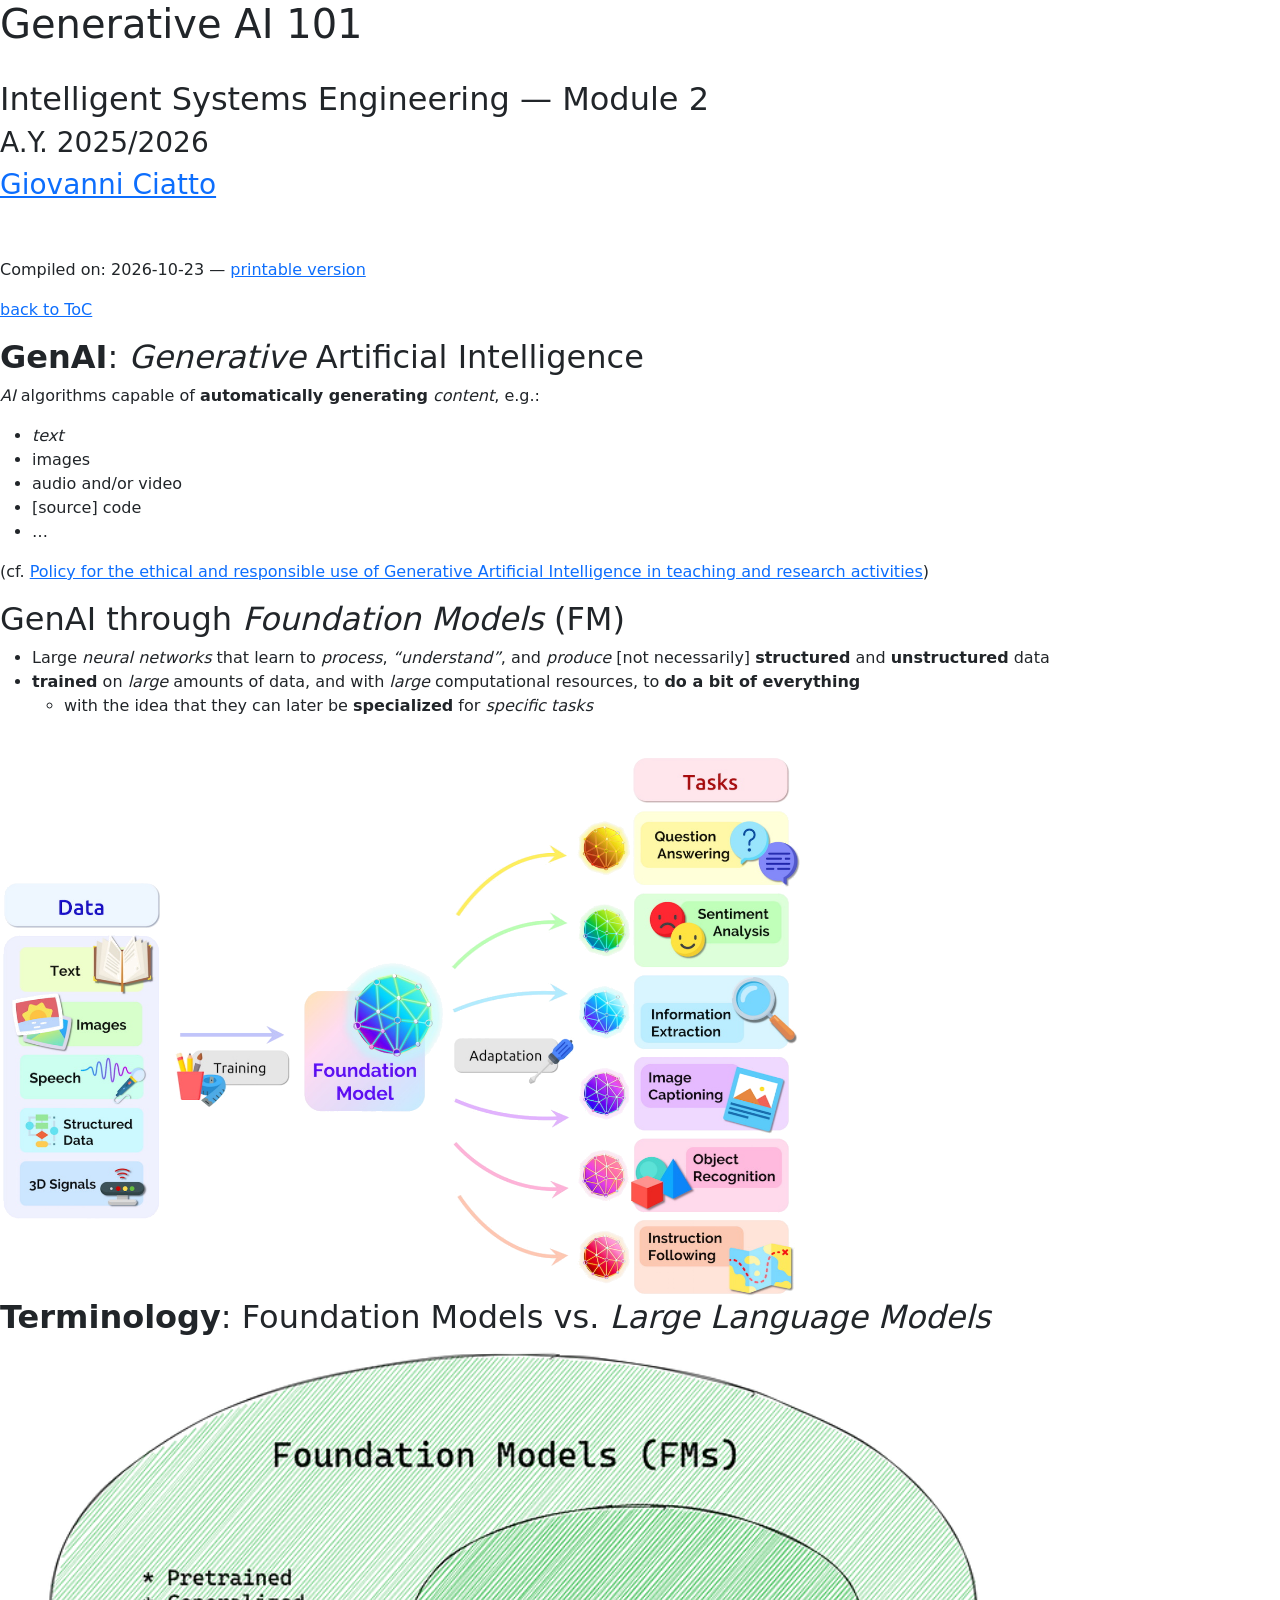
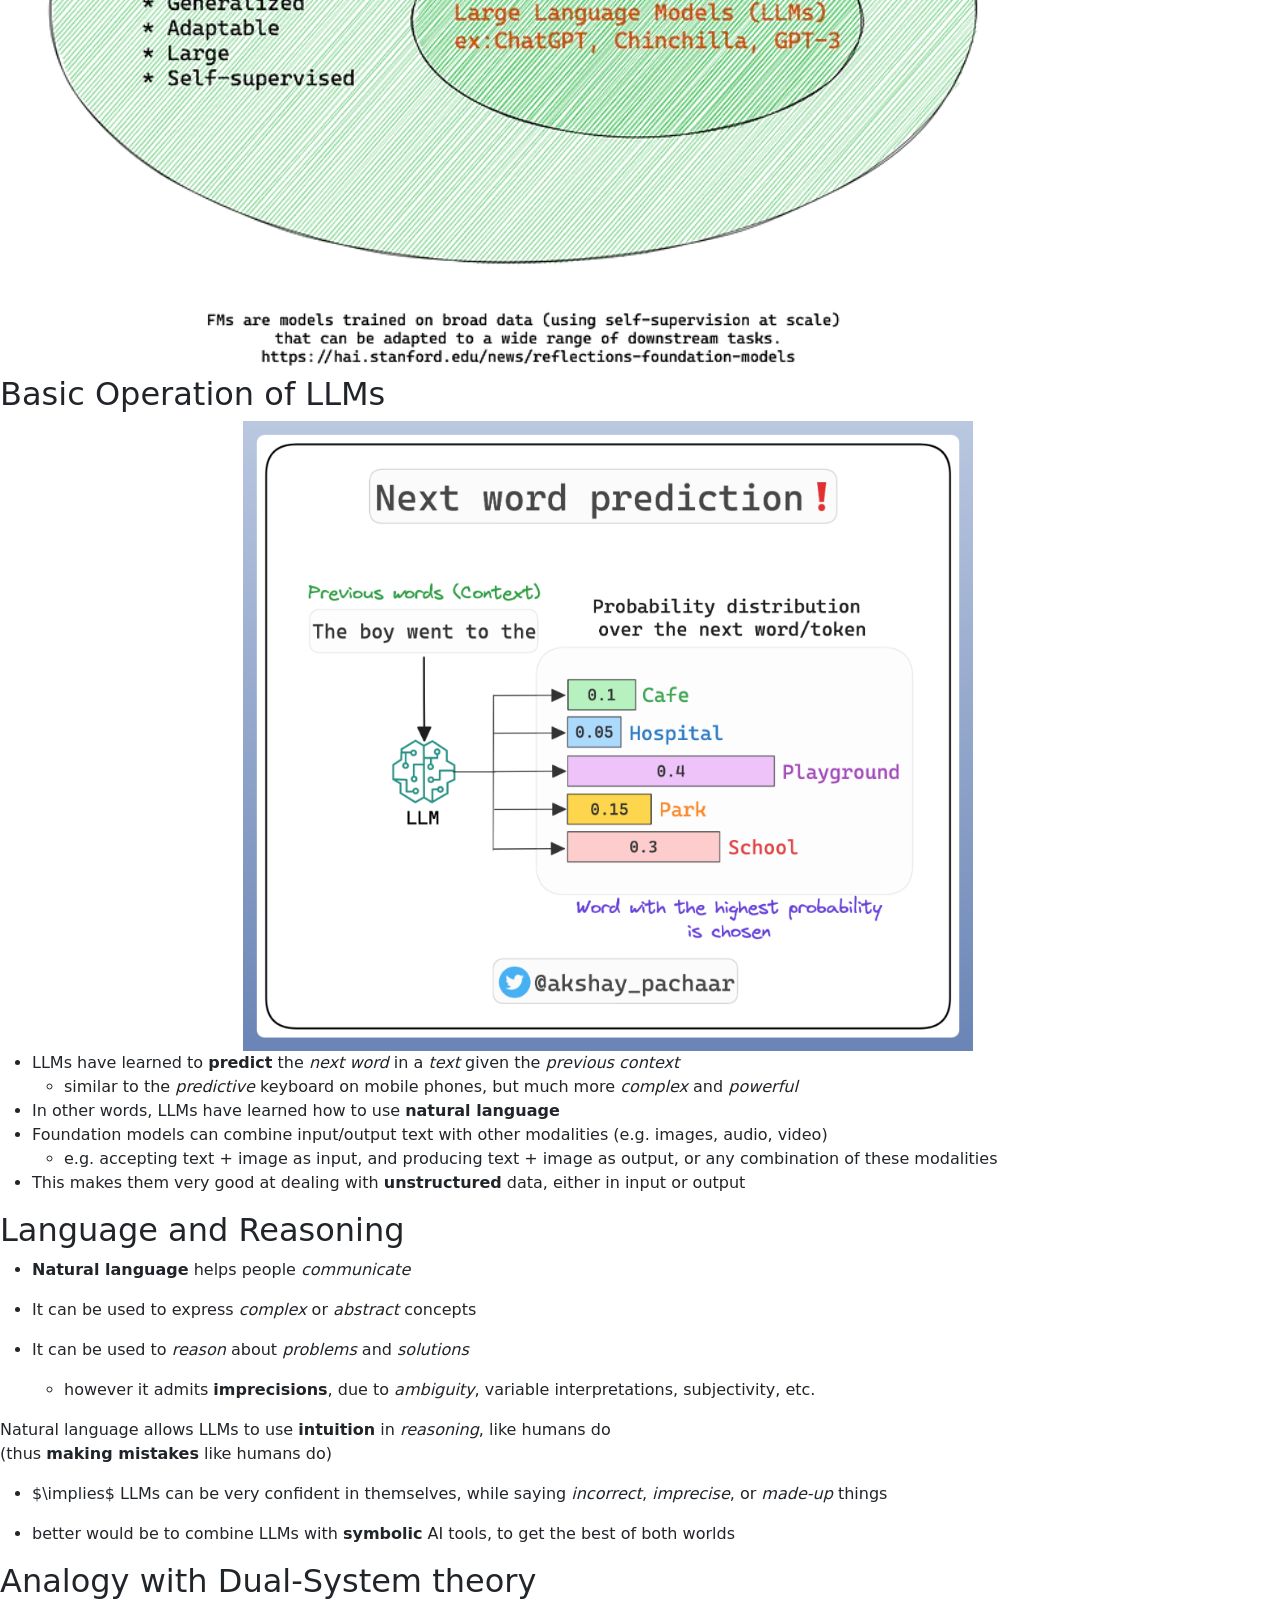
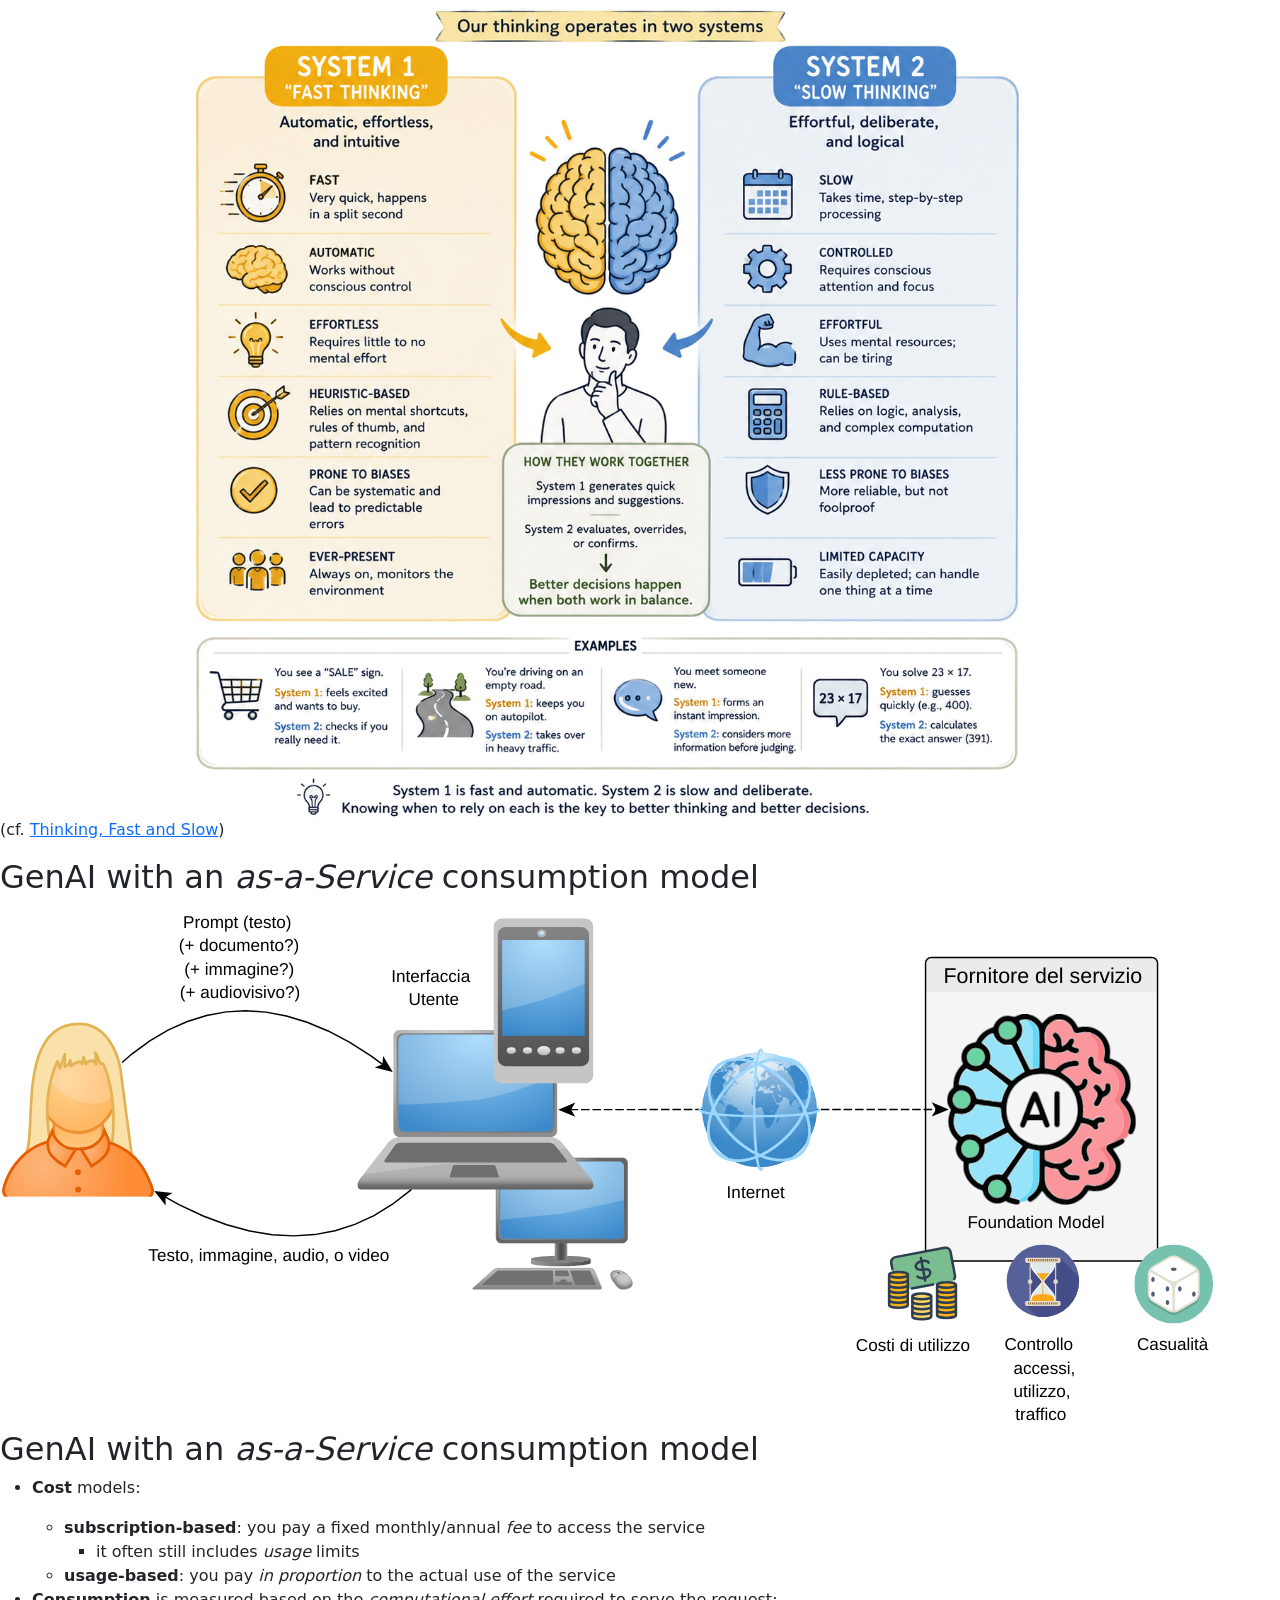
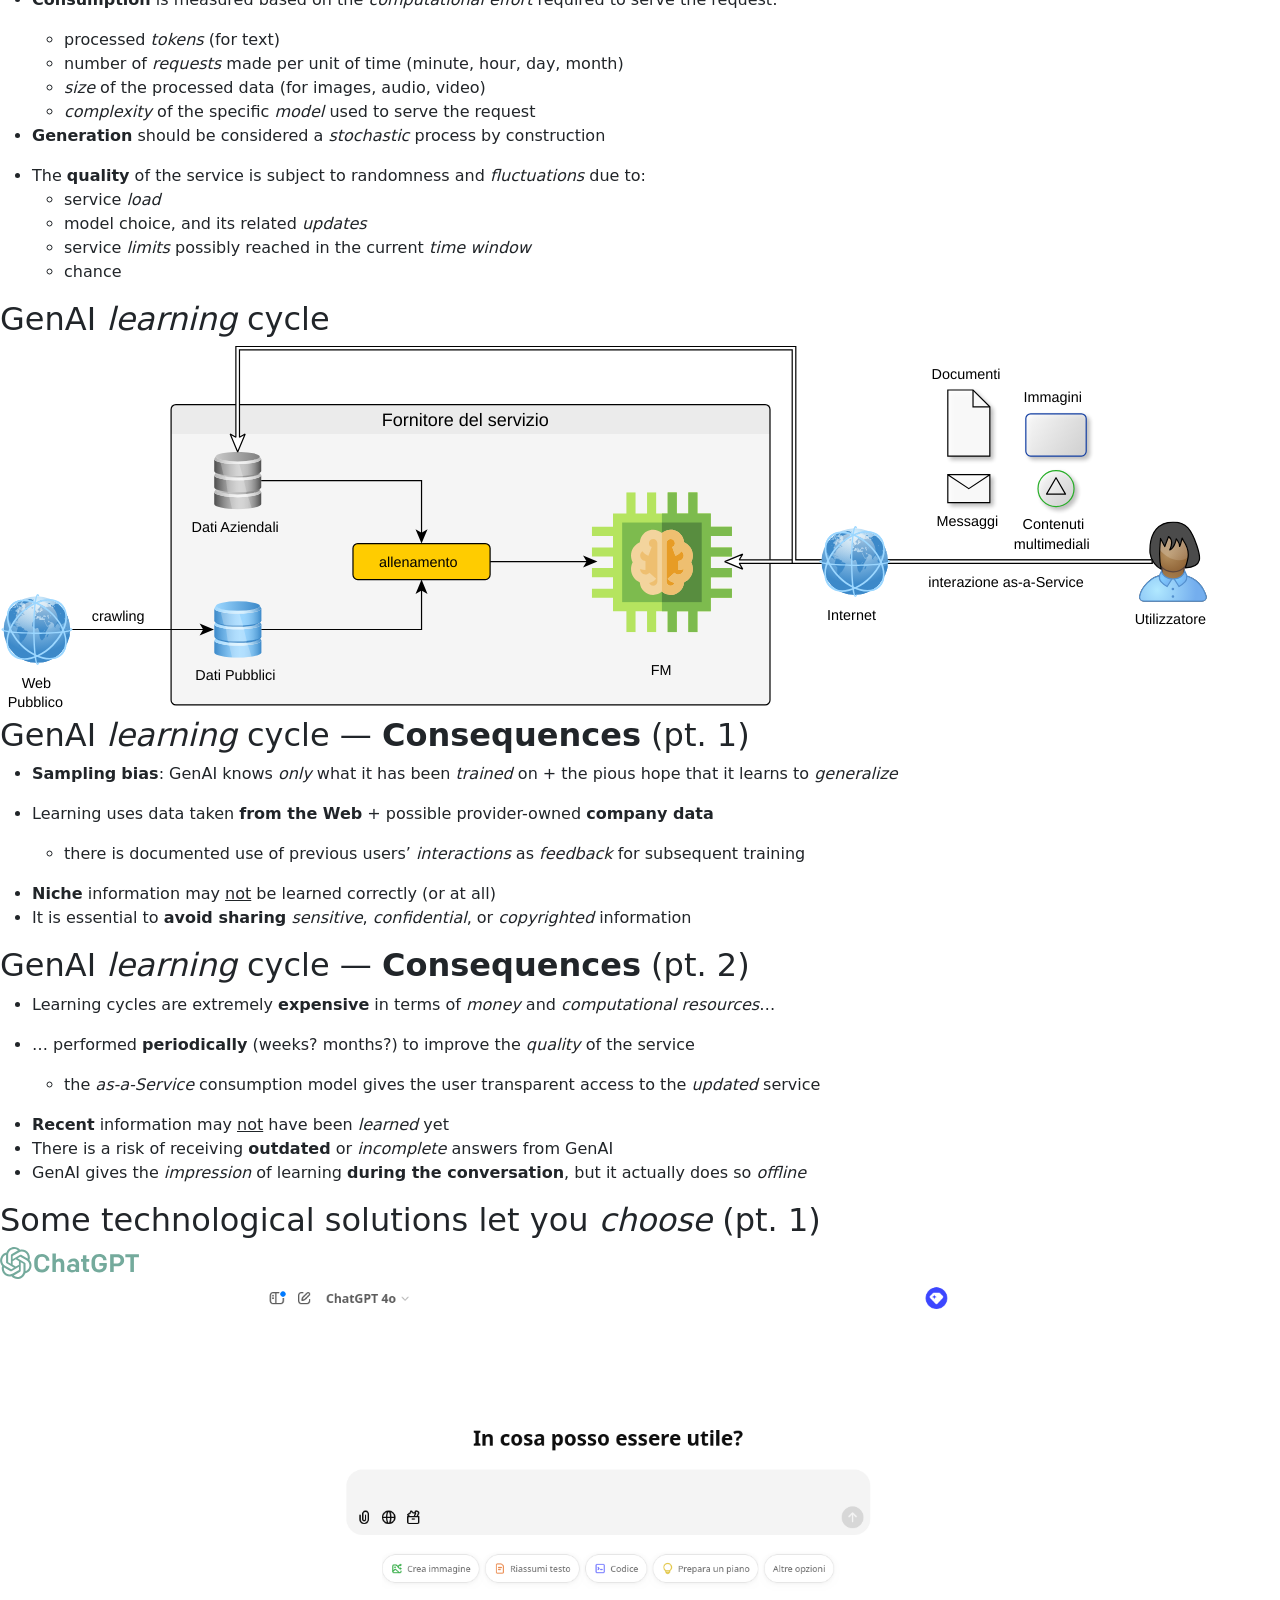
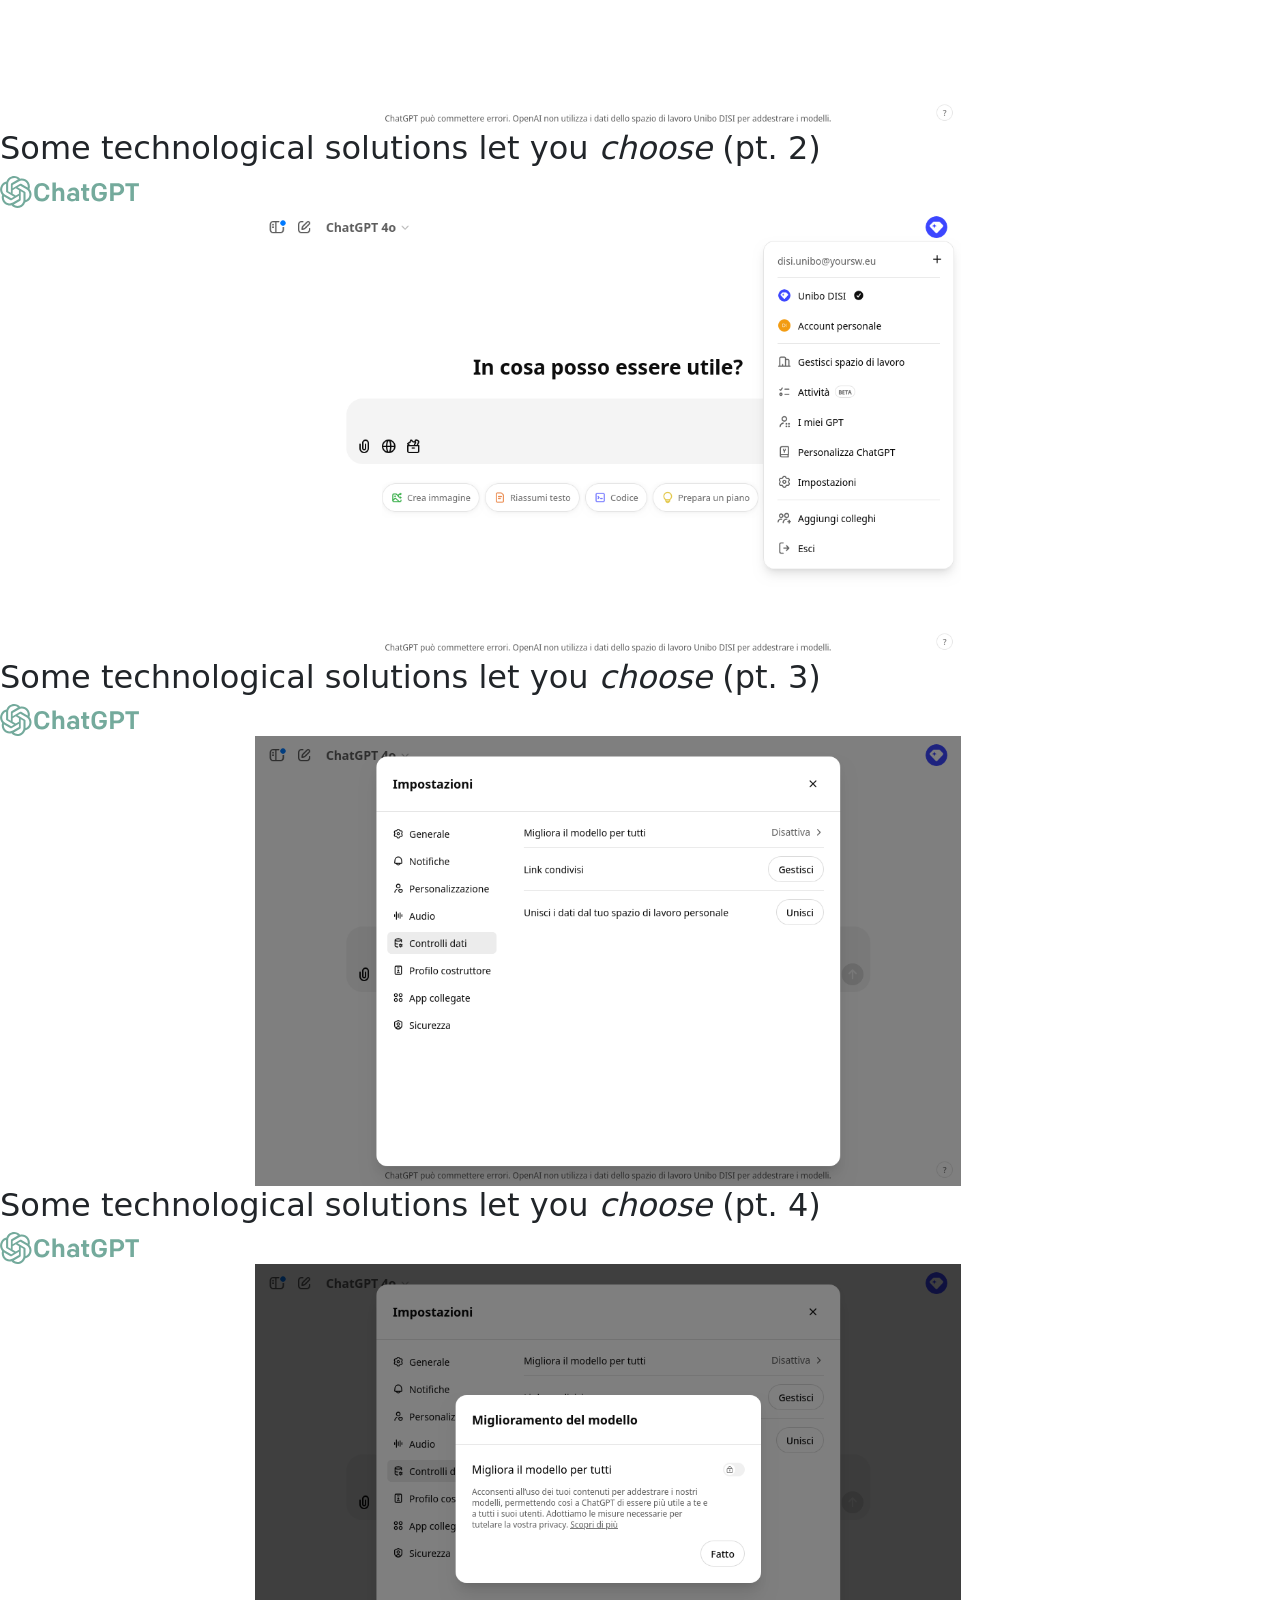
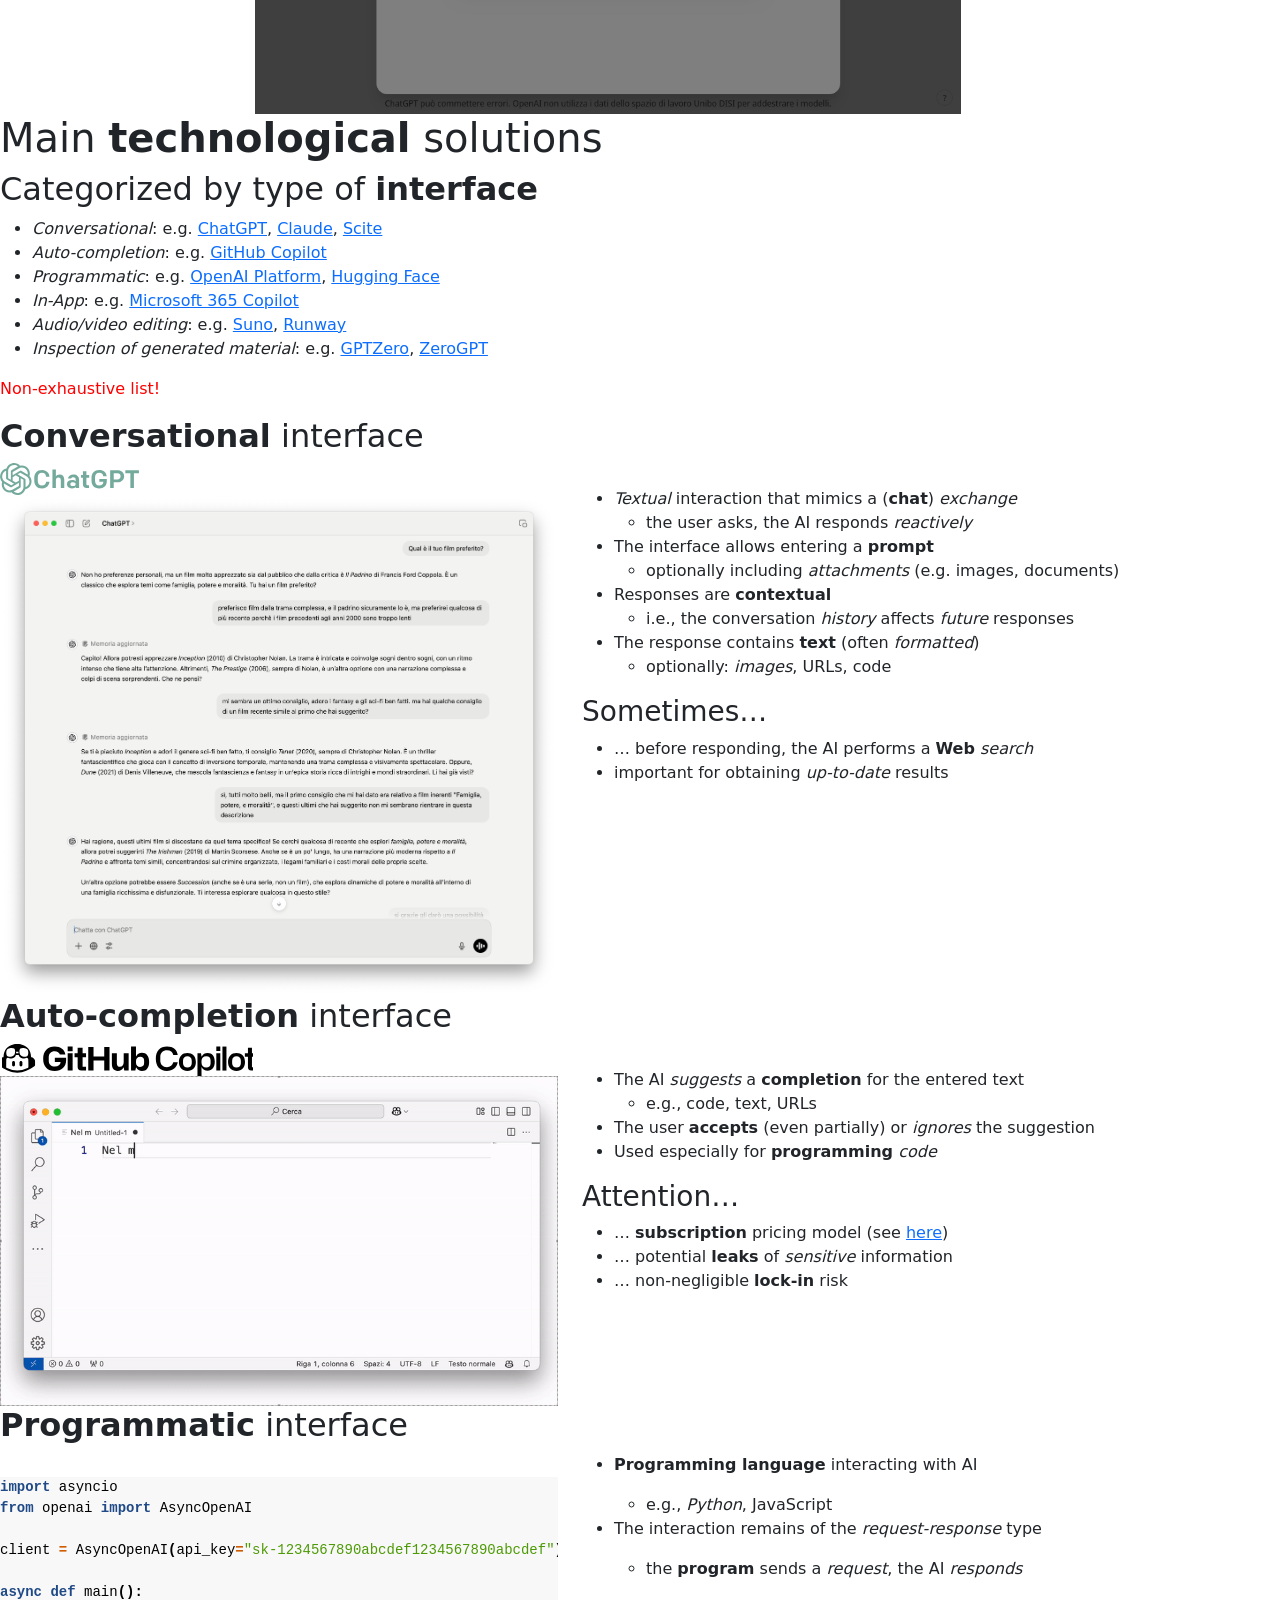
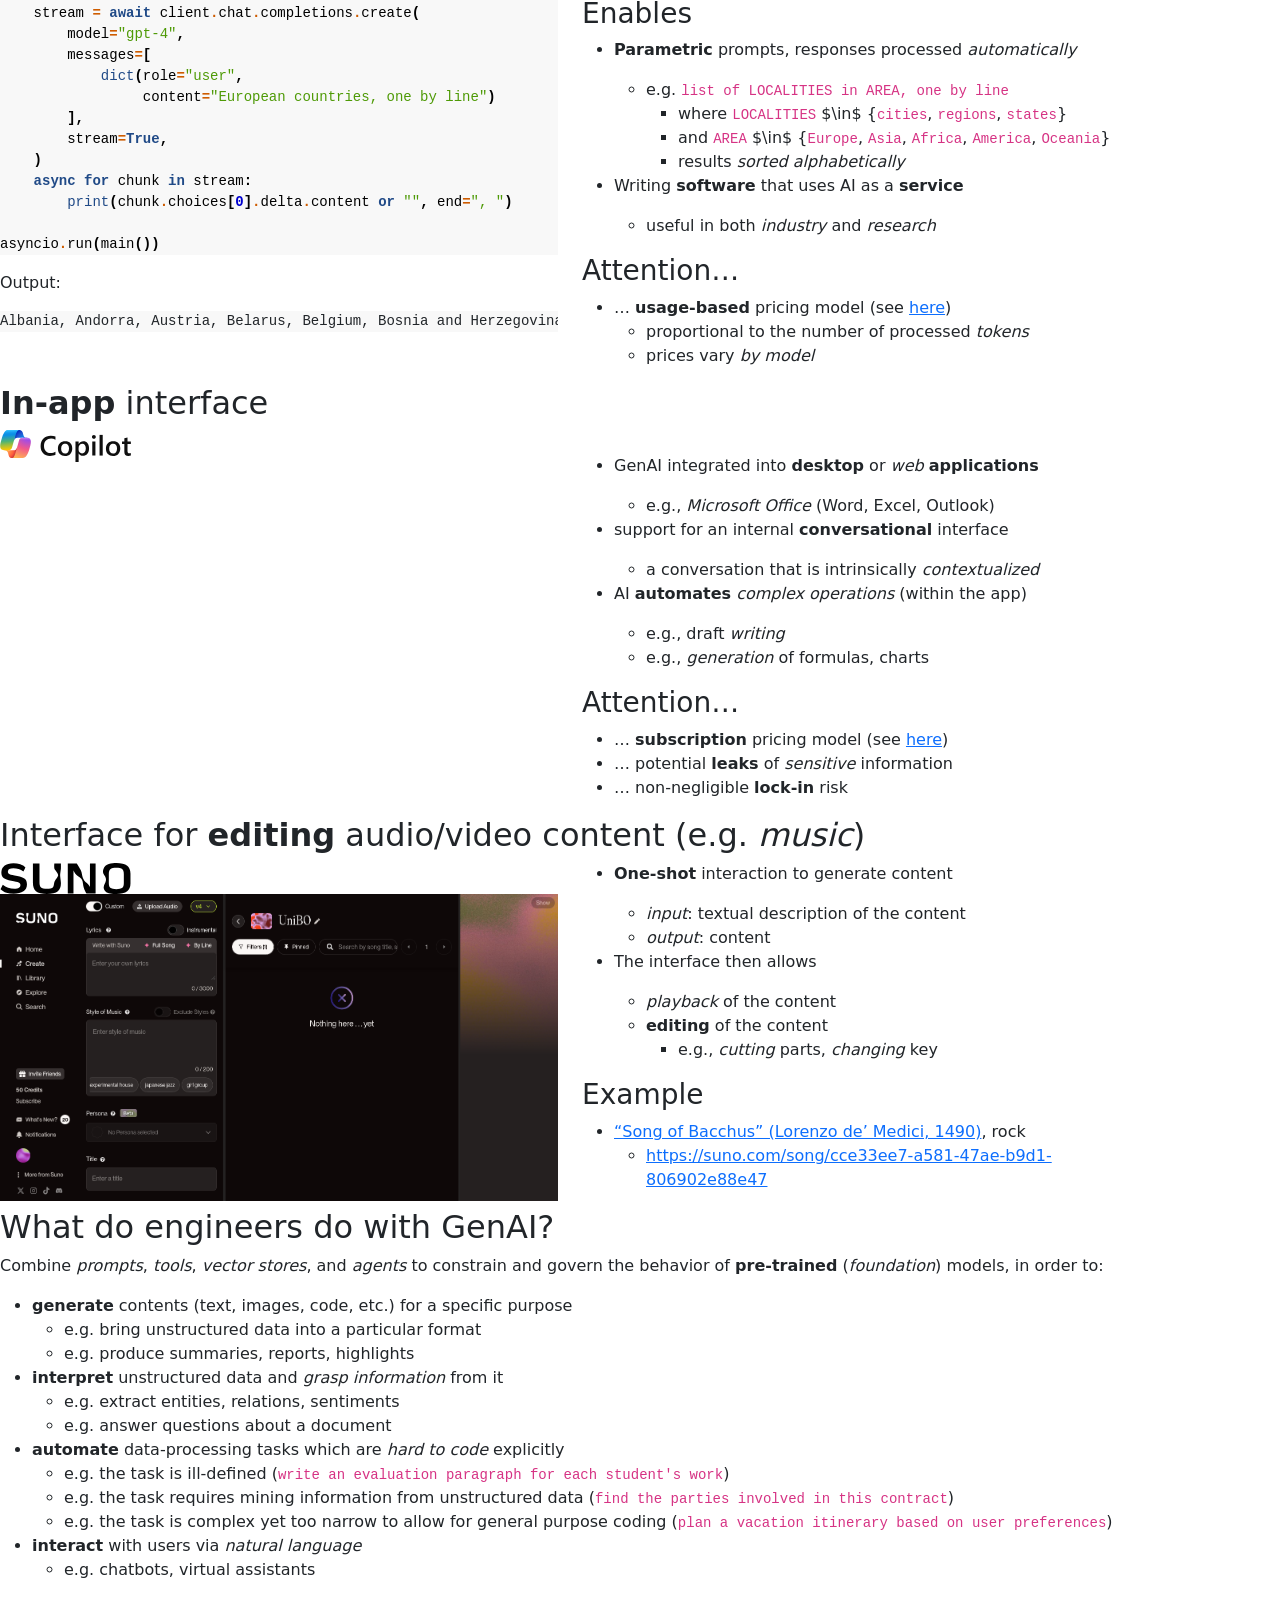
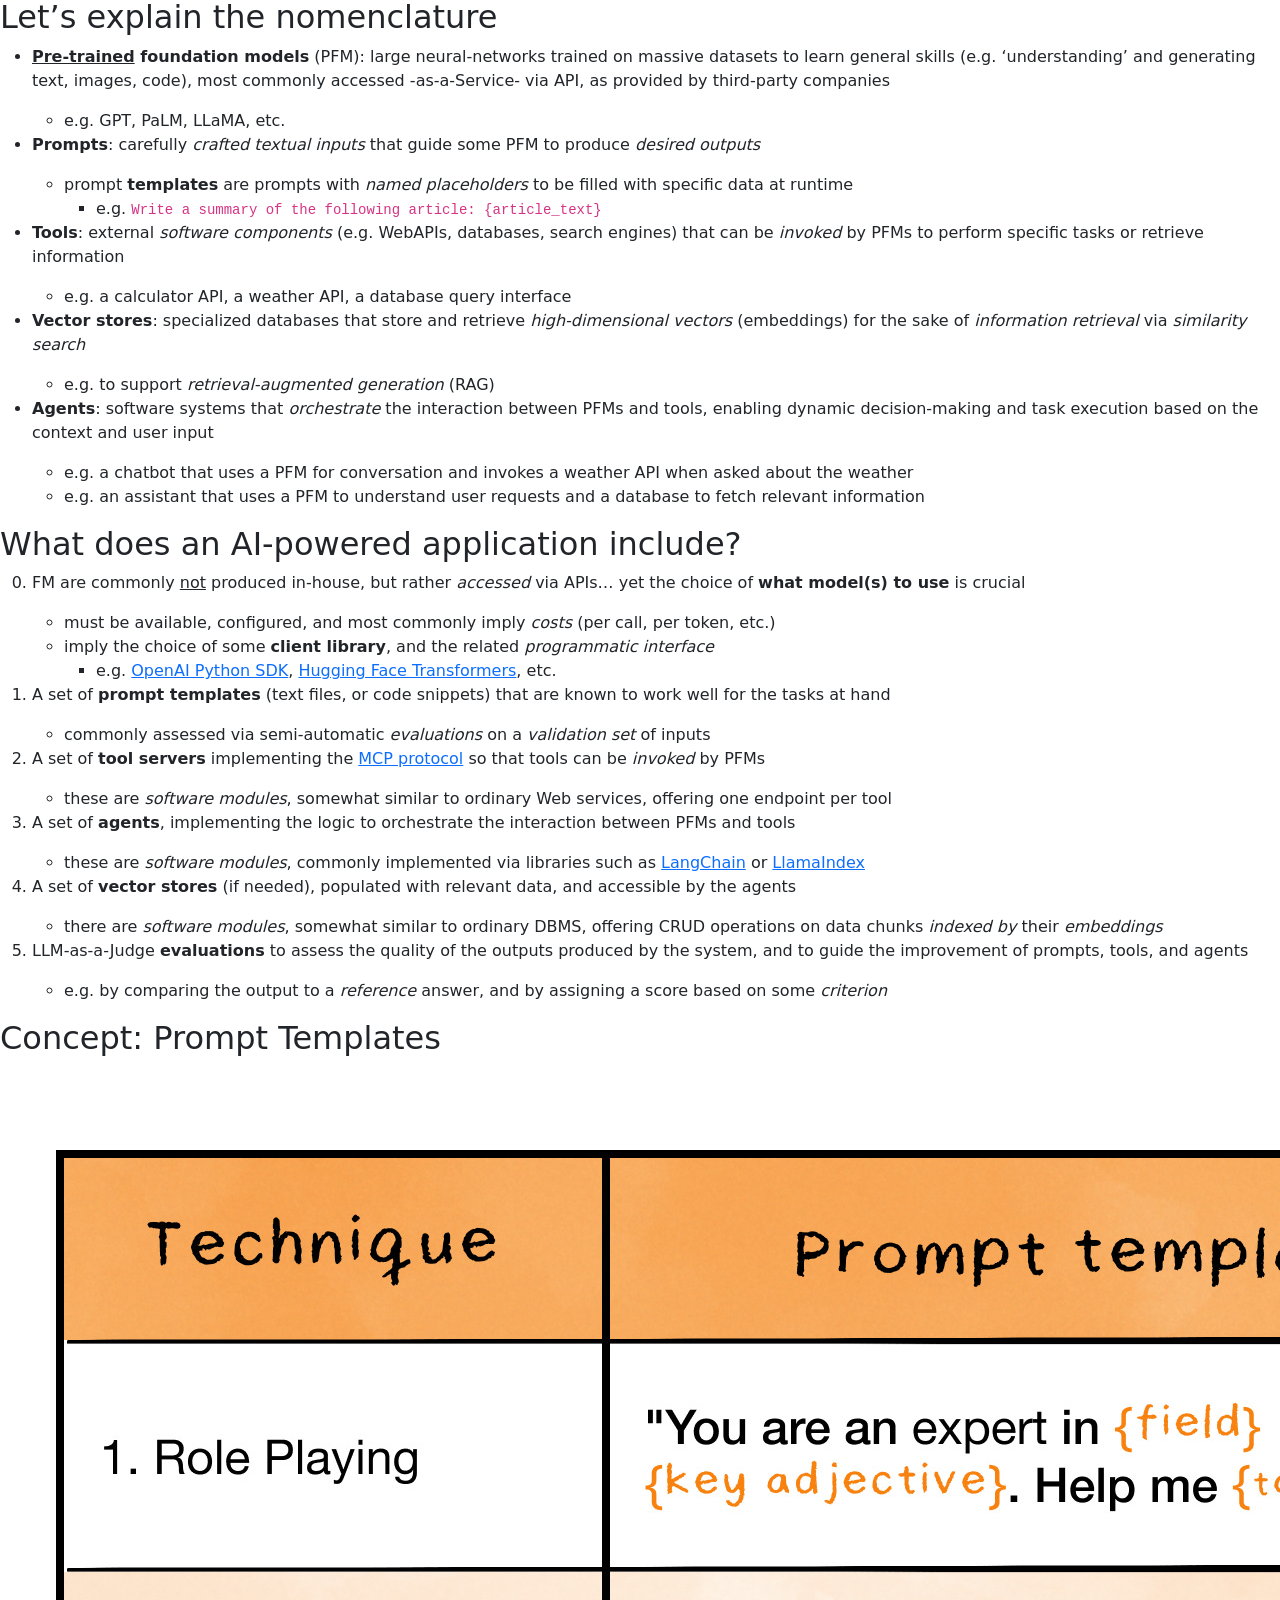
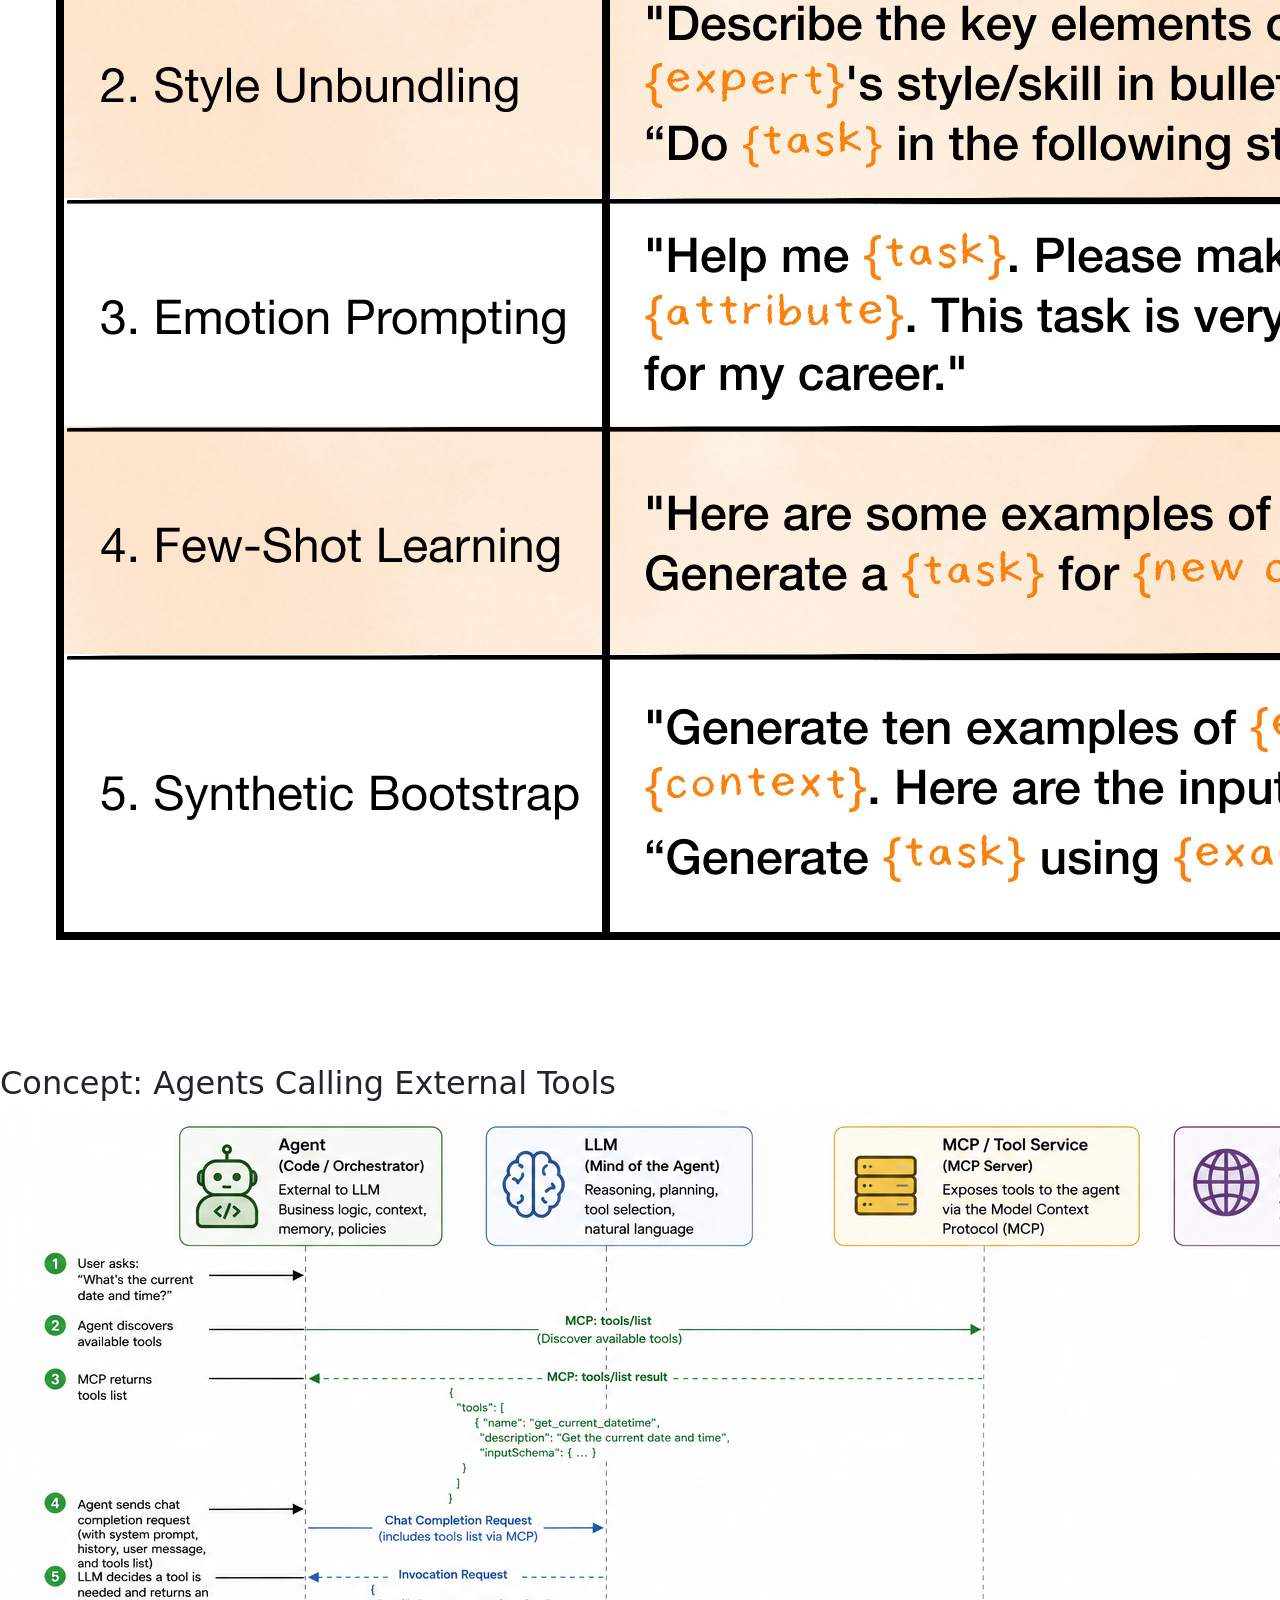
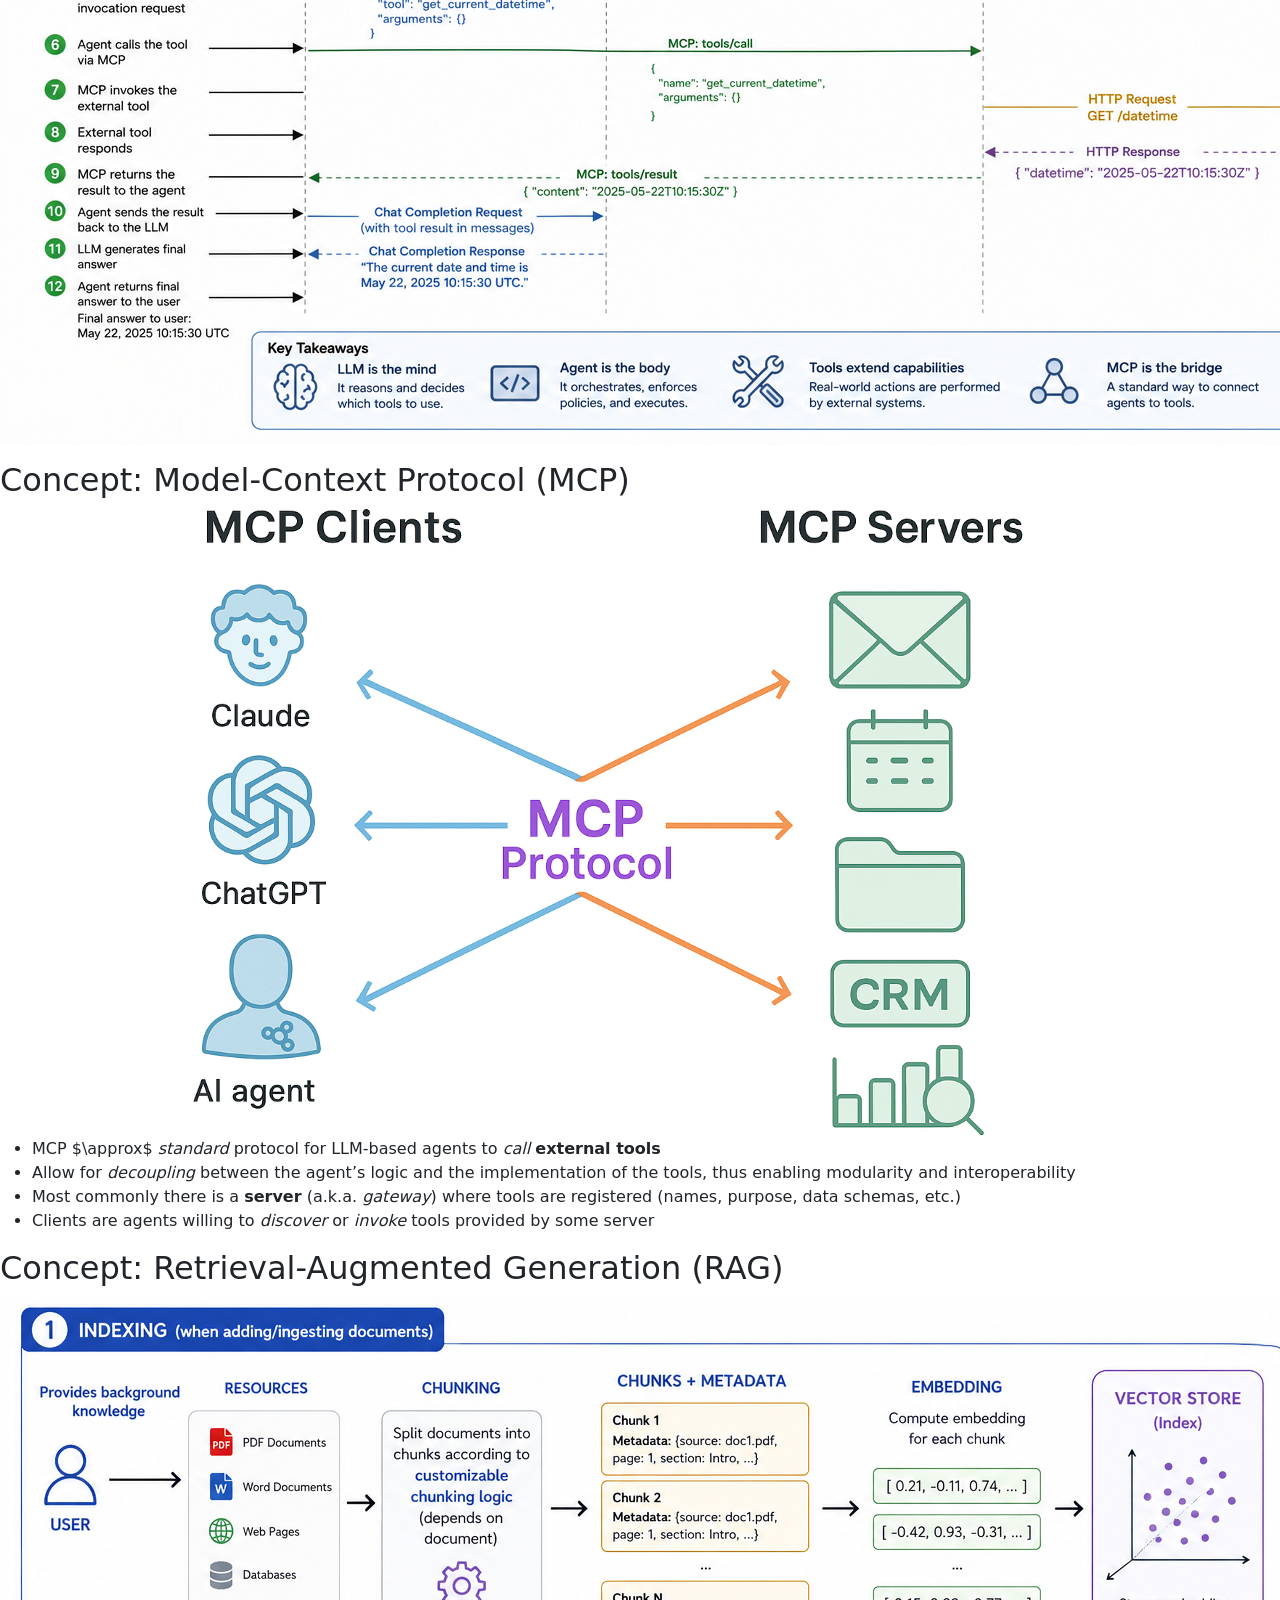
==== commit f4904b79: "Deploying to gh-pages from @ unibo-fc-isi-ise/slides-module2@e8e38d646f72f67e3e9b5f72c645bb5a8170ffa" ====
--- a/genai/index.html
+++ b/genai/index.html
@@ -31,7 +31,7 @@
 <h3 id="hahahugoshortcode1s2hbhb"><a href="mailto:giovanni.ciatto@unibo.it">Giovanni Ciatto</a></h3>
 <br>
 <br>
-<p>Compiled on: 2026-10-22
+<p>Compiled on: 2026-10-23
  — <a href="?print-pdf&amp;pdfSeparateFragments=false"><i class="fa fa-print" aria-hidden="true"></i> printable version</a></p>
 <p><a href="../#/toc"><i class="fa fa-undo" aria-hidden="true"></i> back to ToC</a></p>
 </section>
@@ -770,7 +770,7 @@
 </section><section>
 <h1 id="lecture-is-over">Lecture is Over</h1>
 <br>
-<p>Compiled on: 2026-10-22
+<p>Compiled on: 2026-10-23
  — <a href="?print-pdf&amp;pdfSeparateFragments=false"><i class="fa fa-print" aria-hidden="true"></i> printable version</a></p>
 <p><a href="../#/toc"><i class="fa fa-undo" aria-hidden="true"></i> back to ToC</a></p>
 </section>
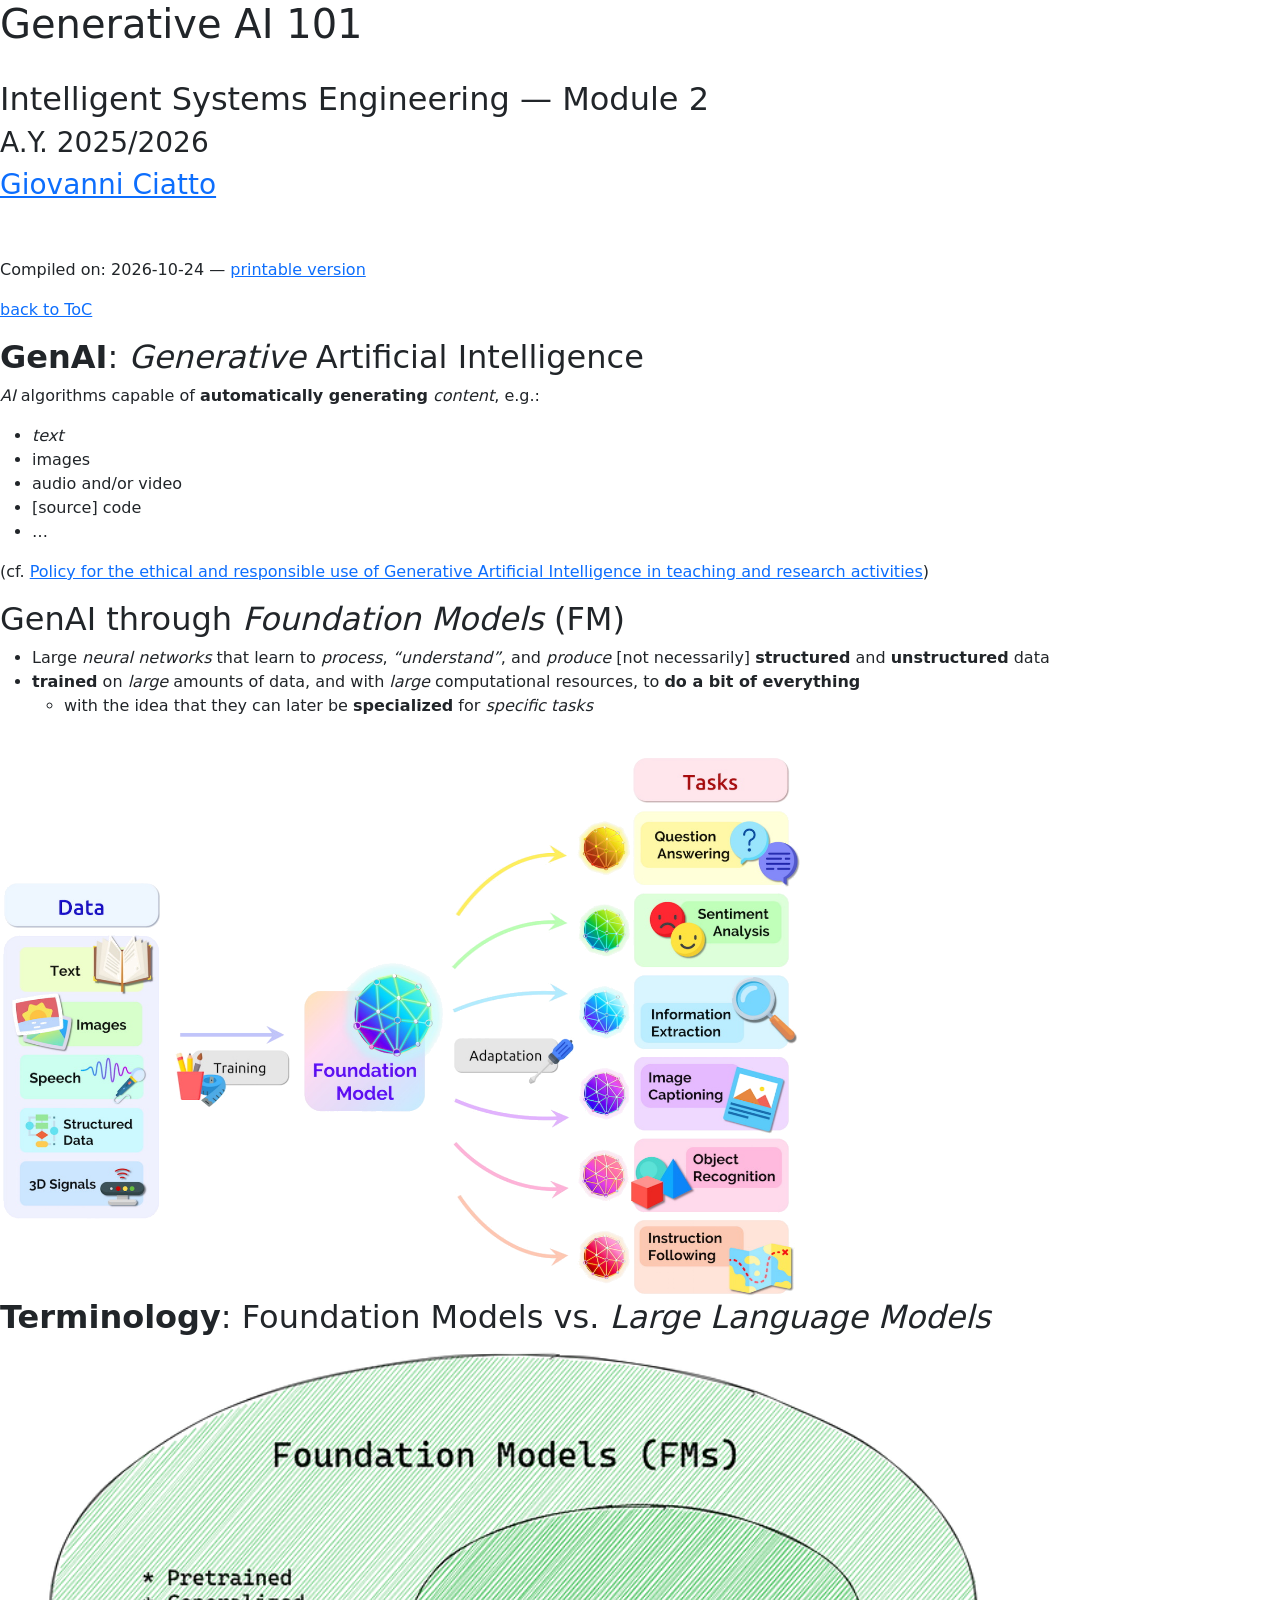
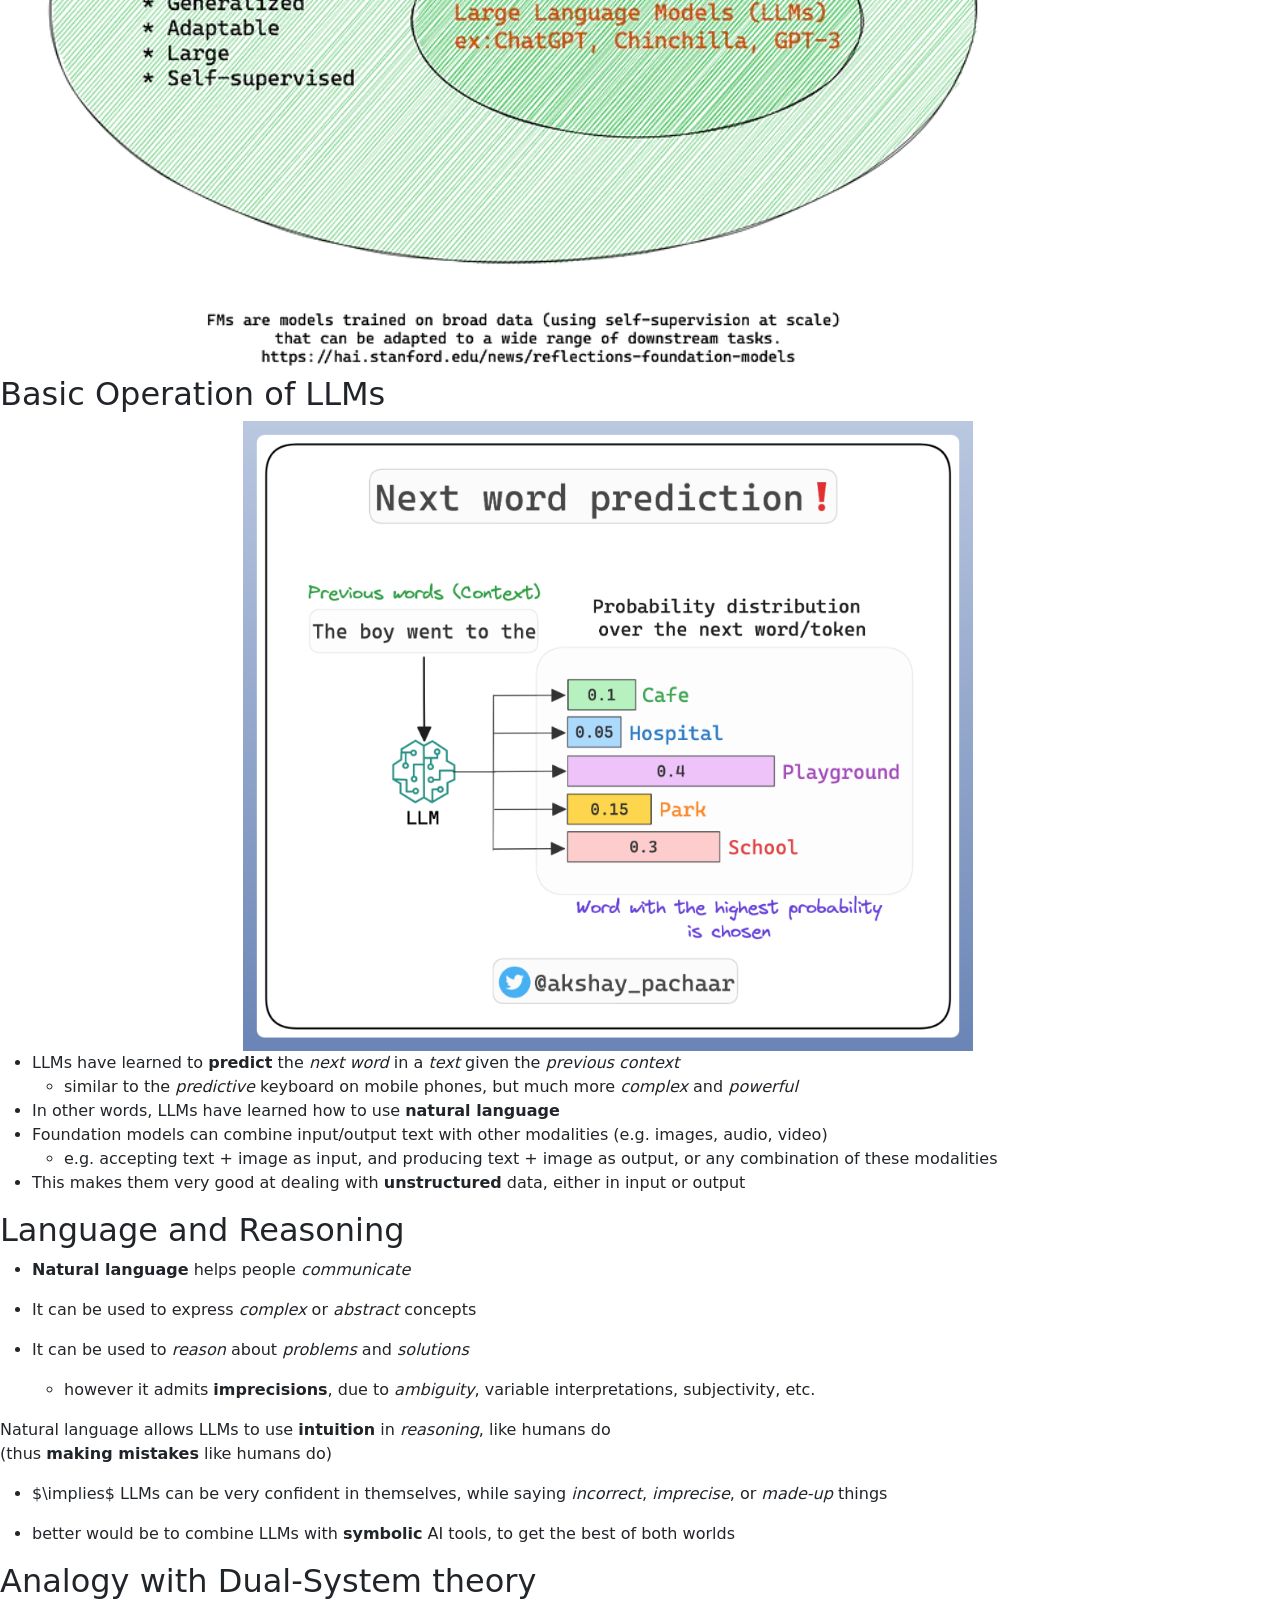
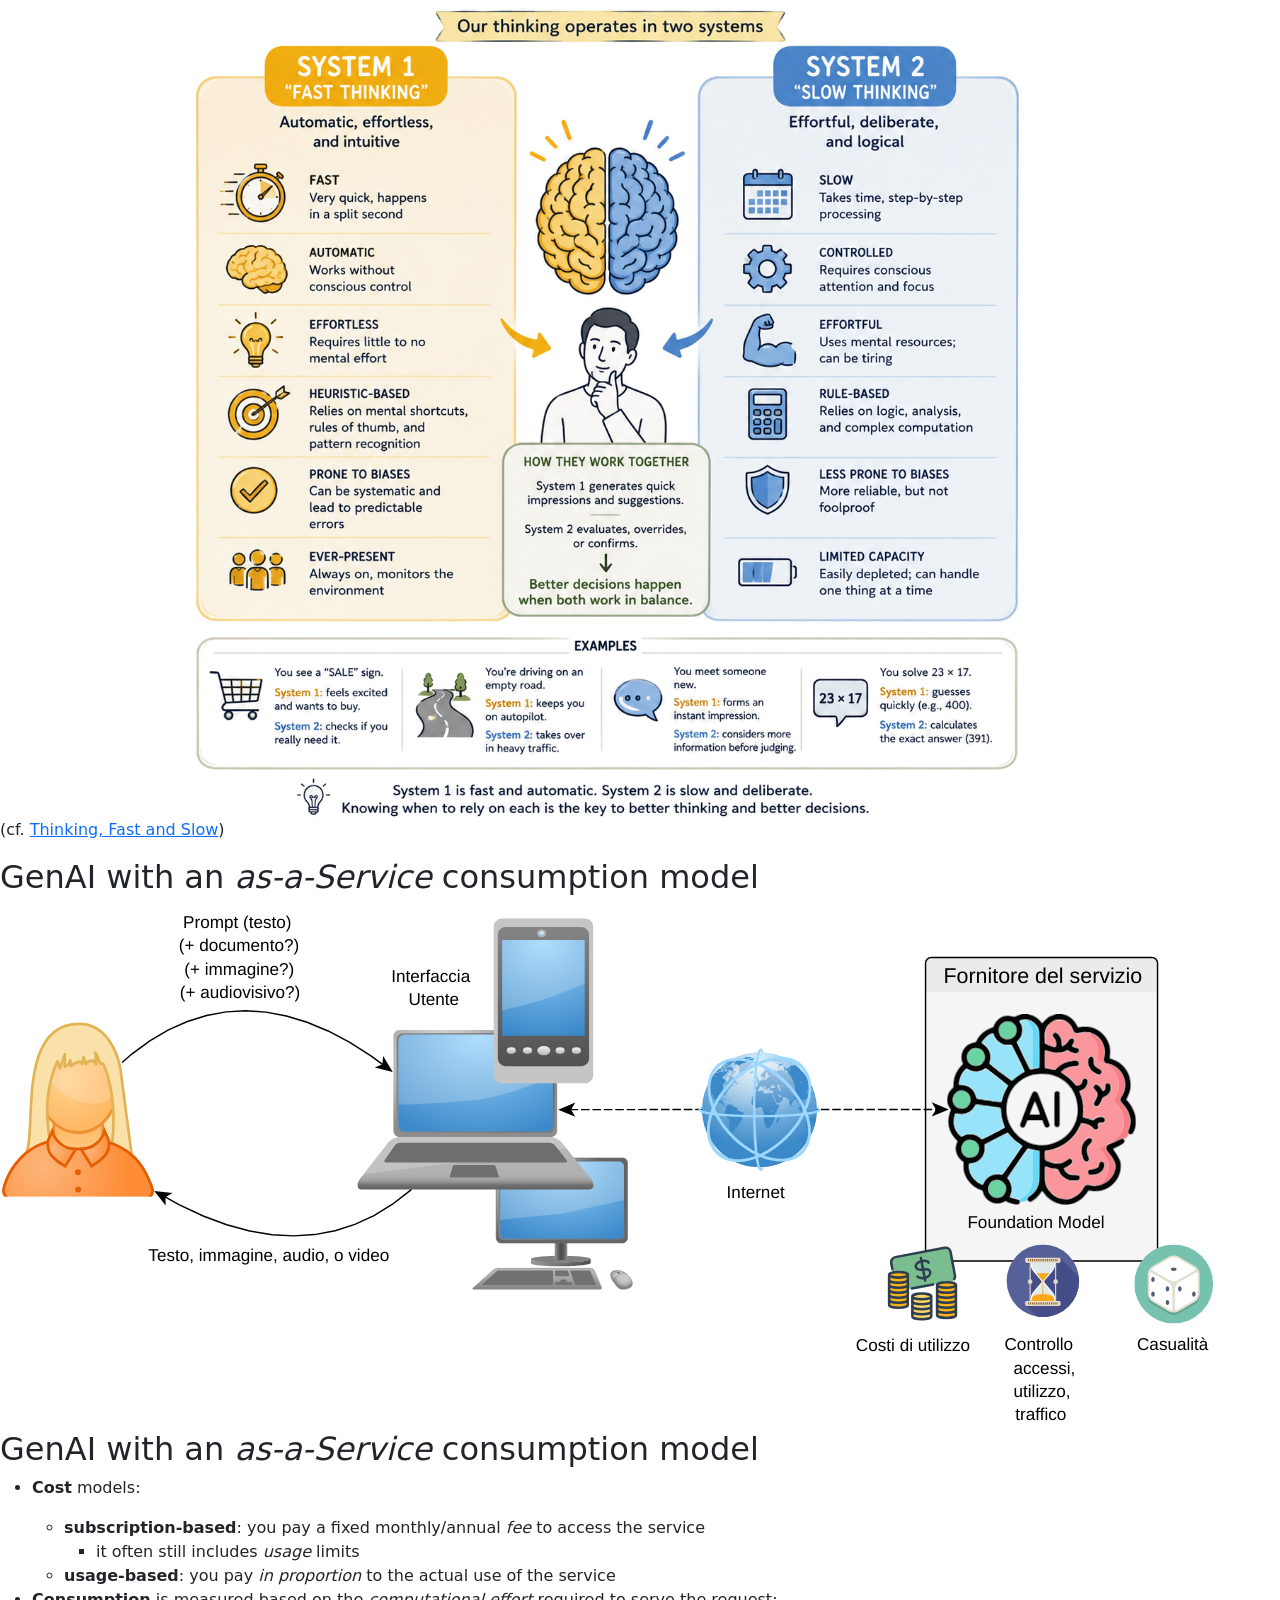
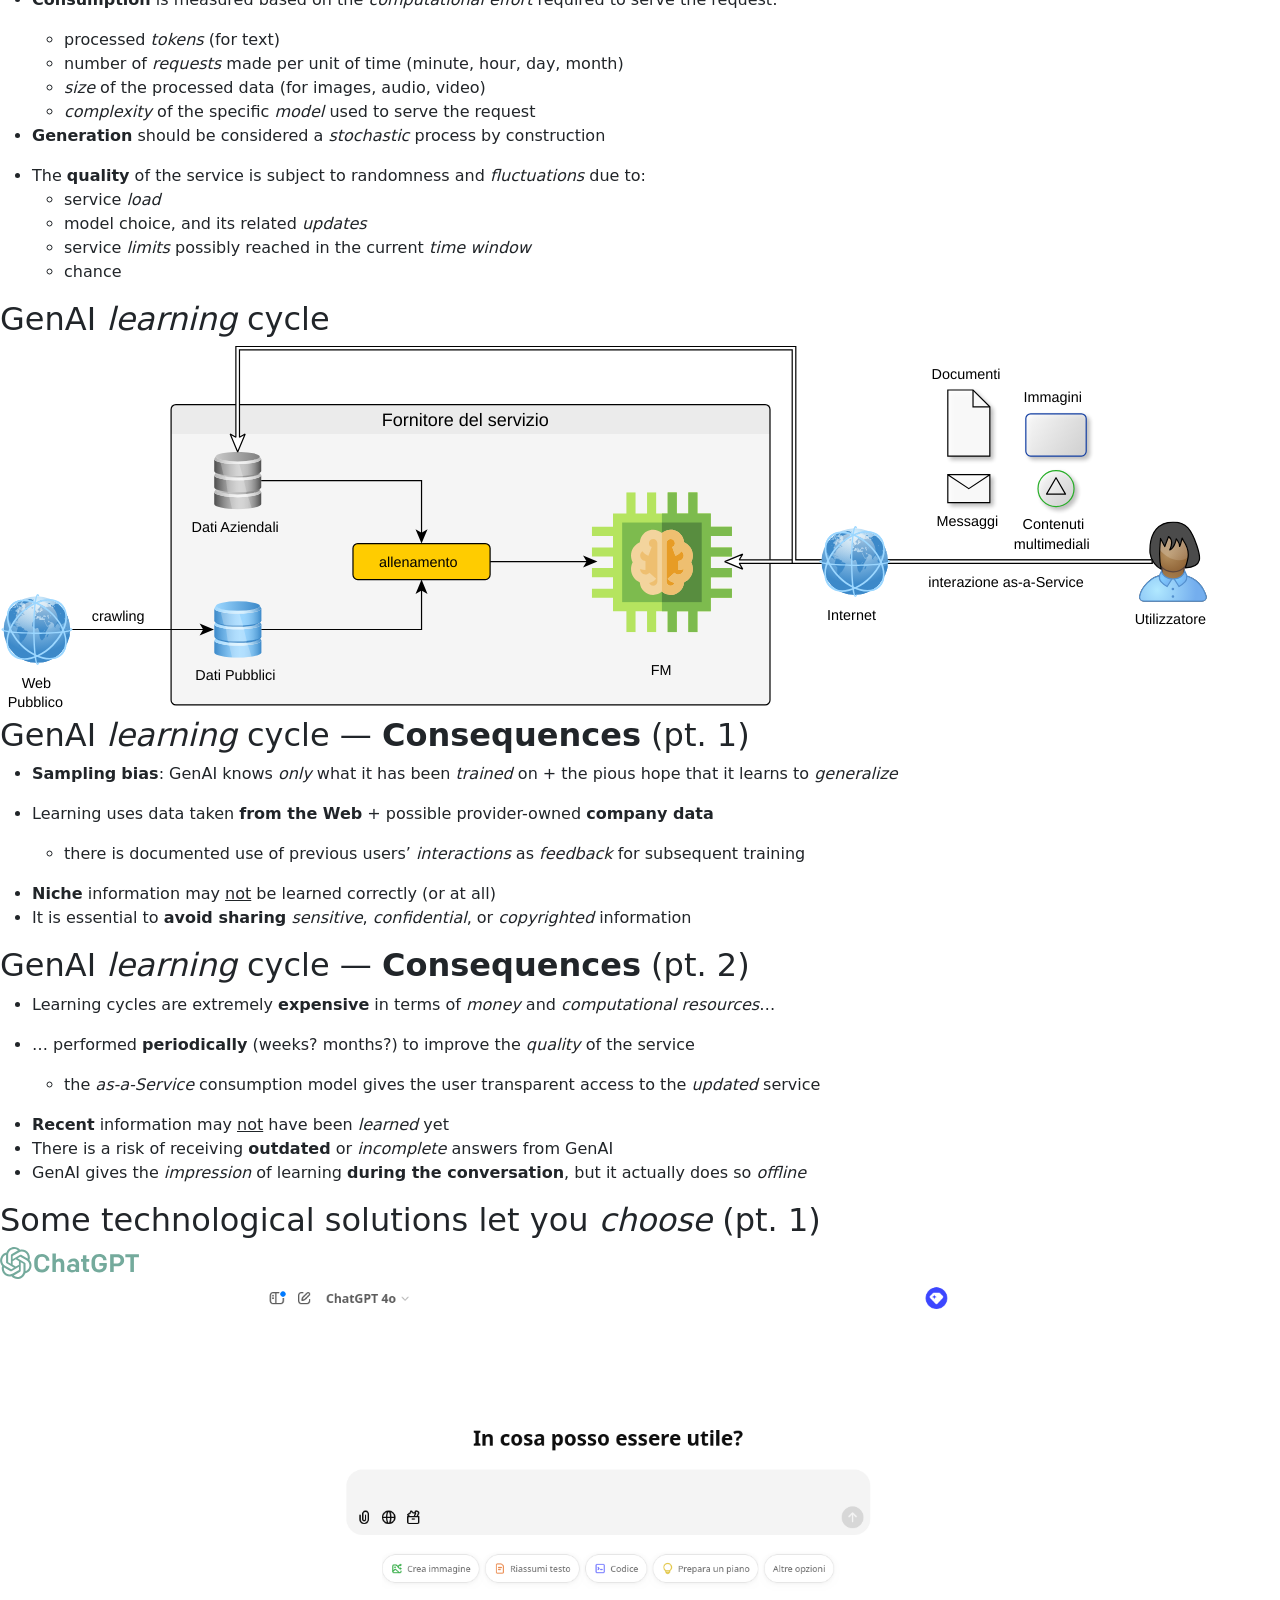
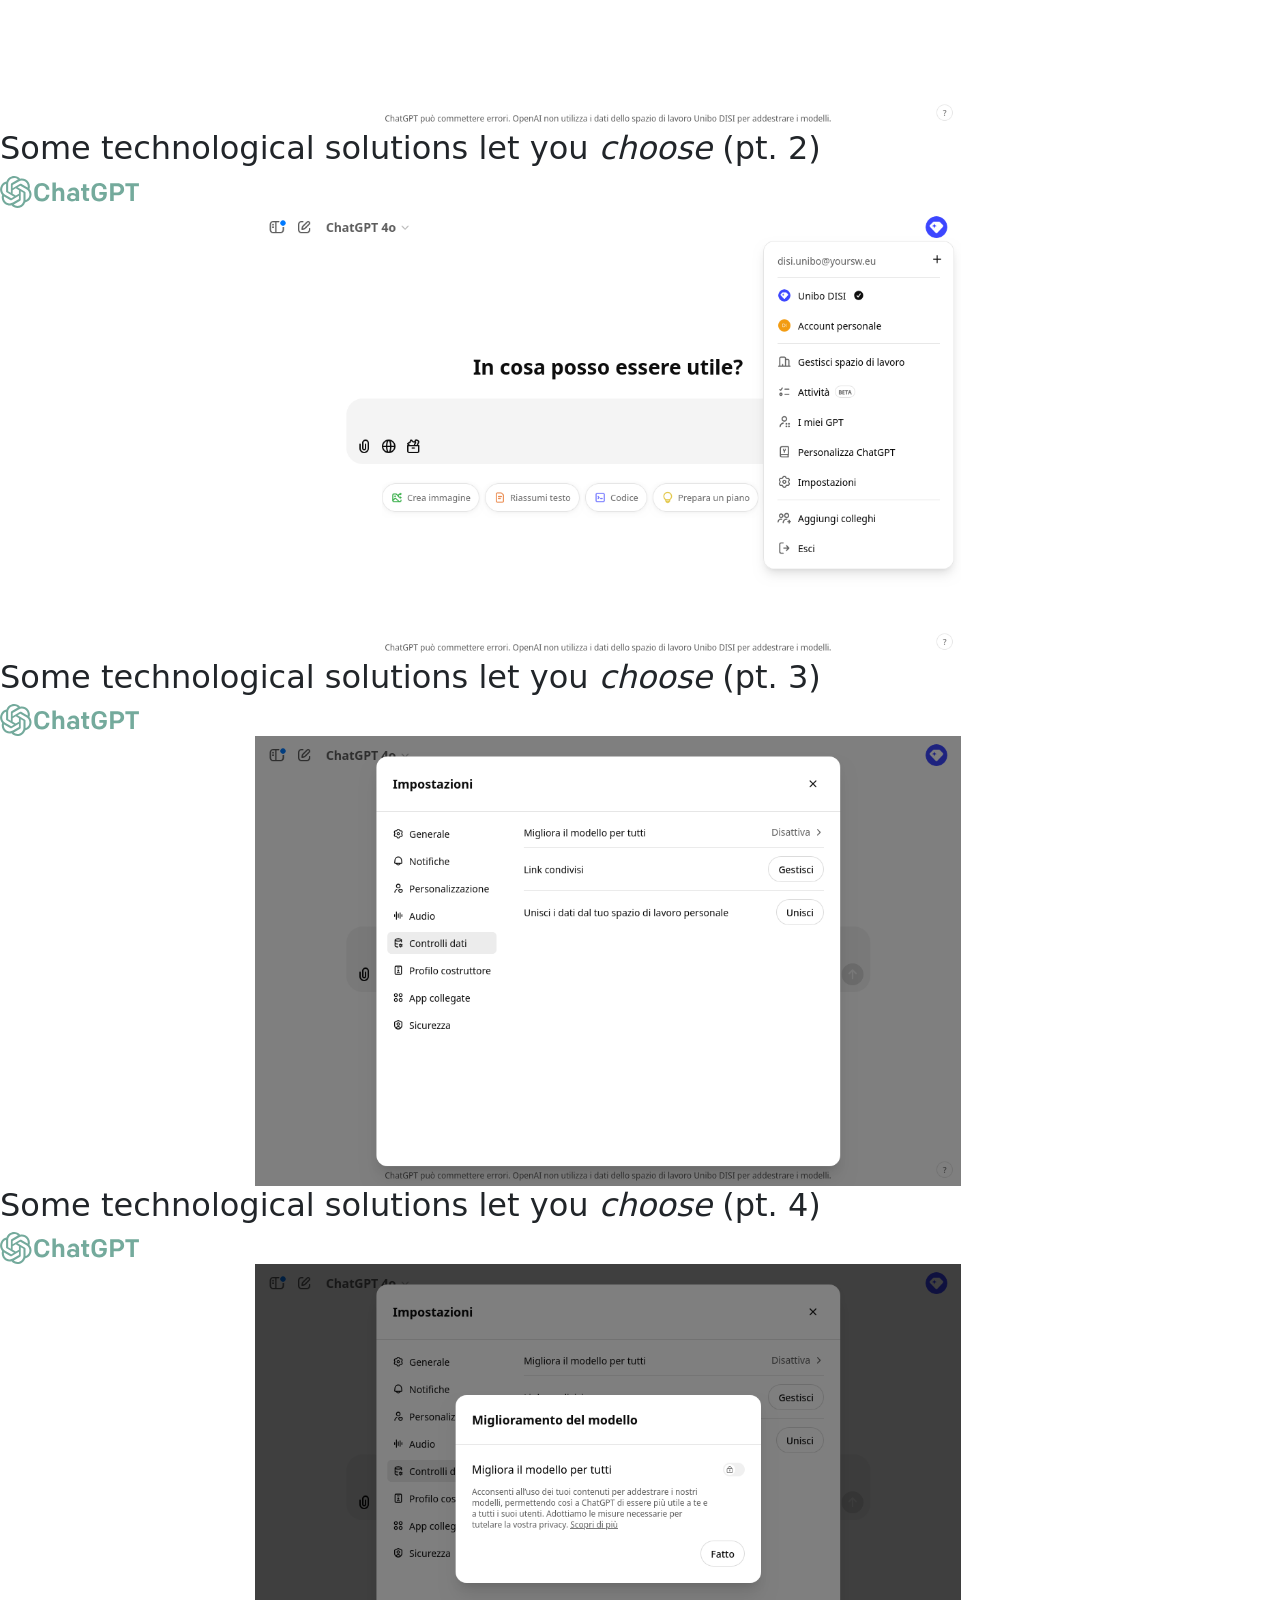
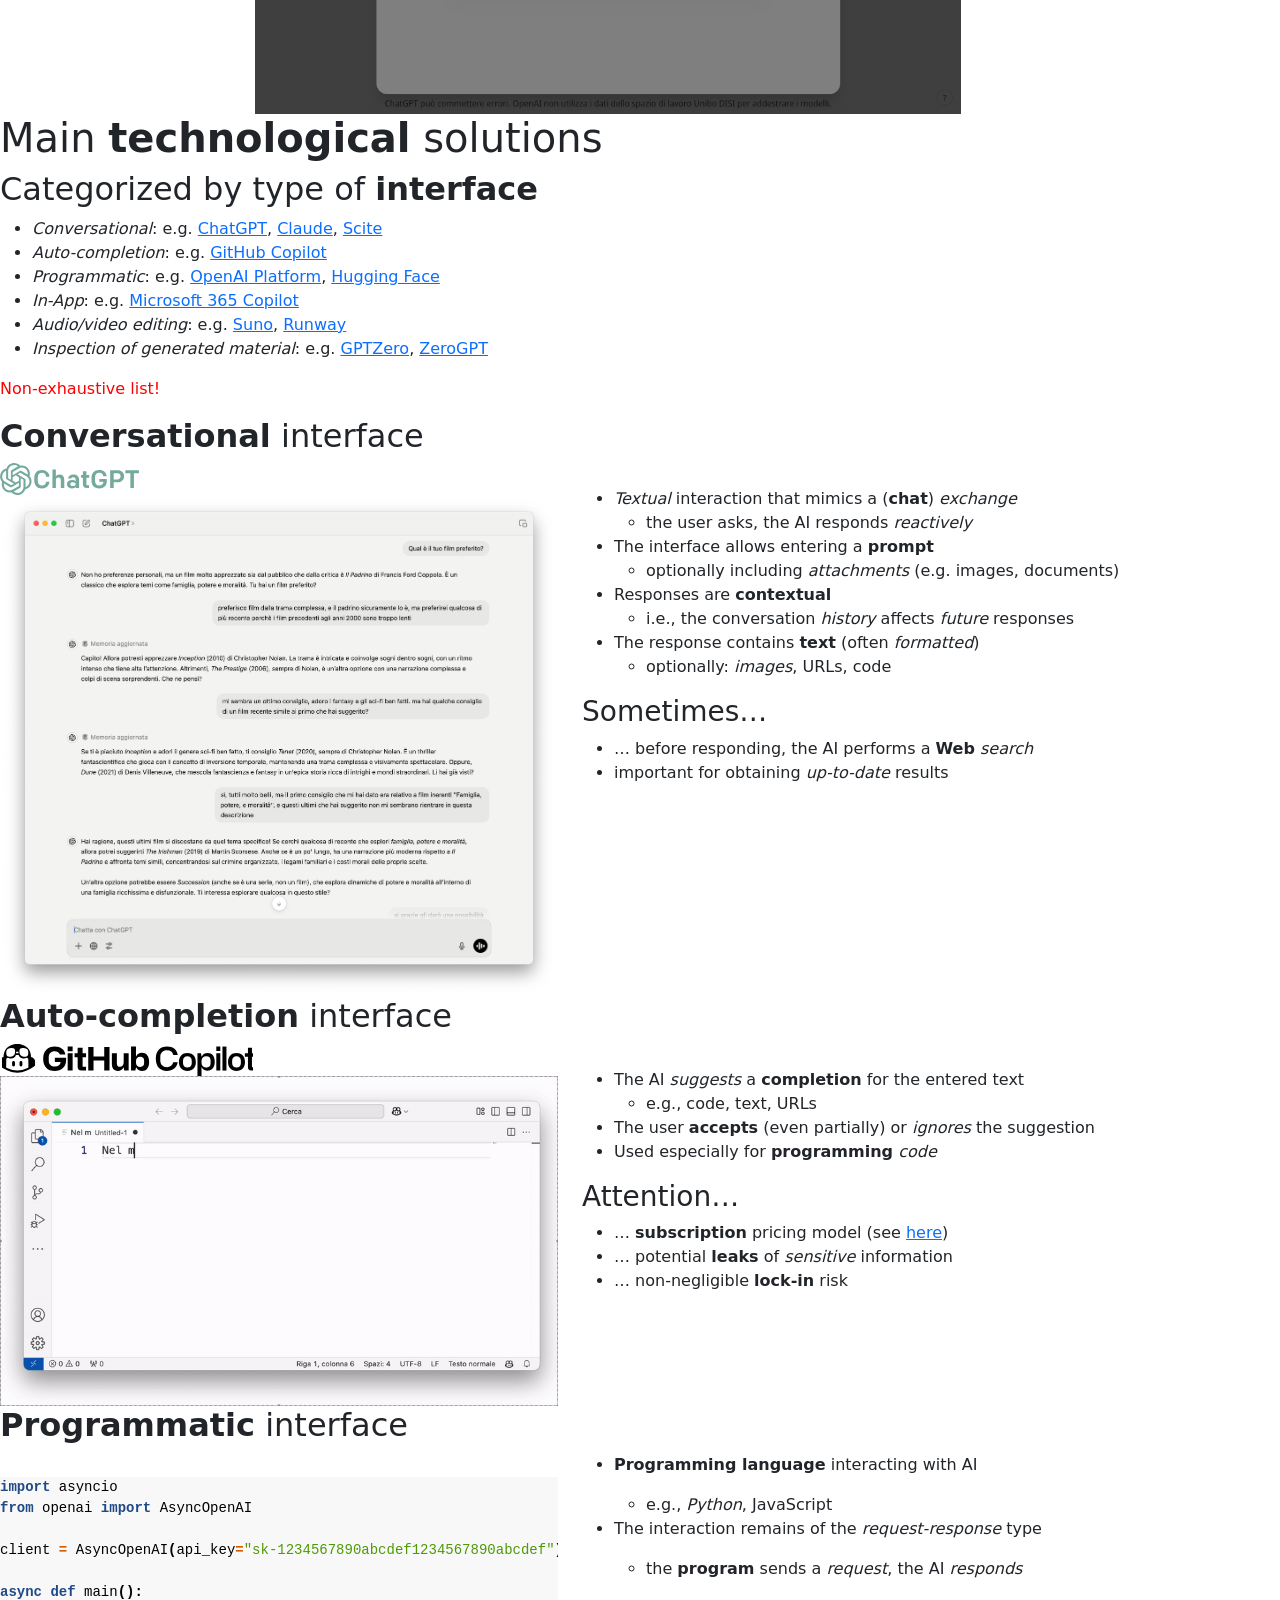
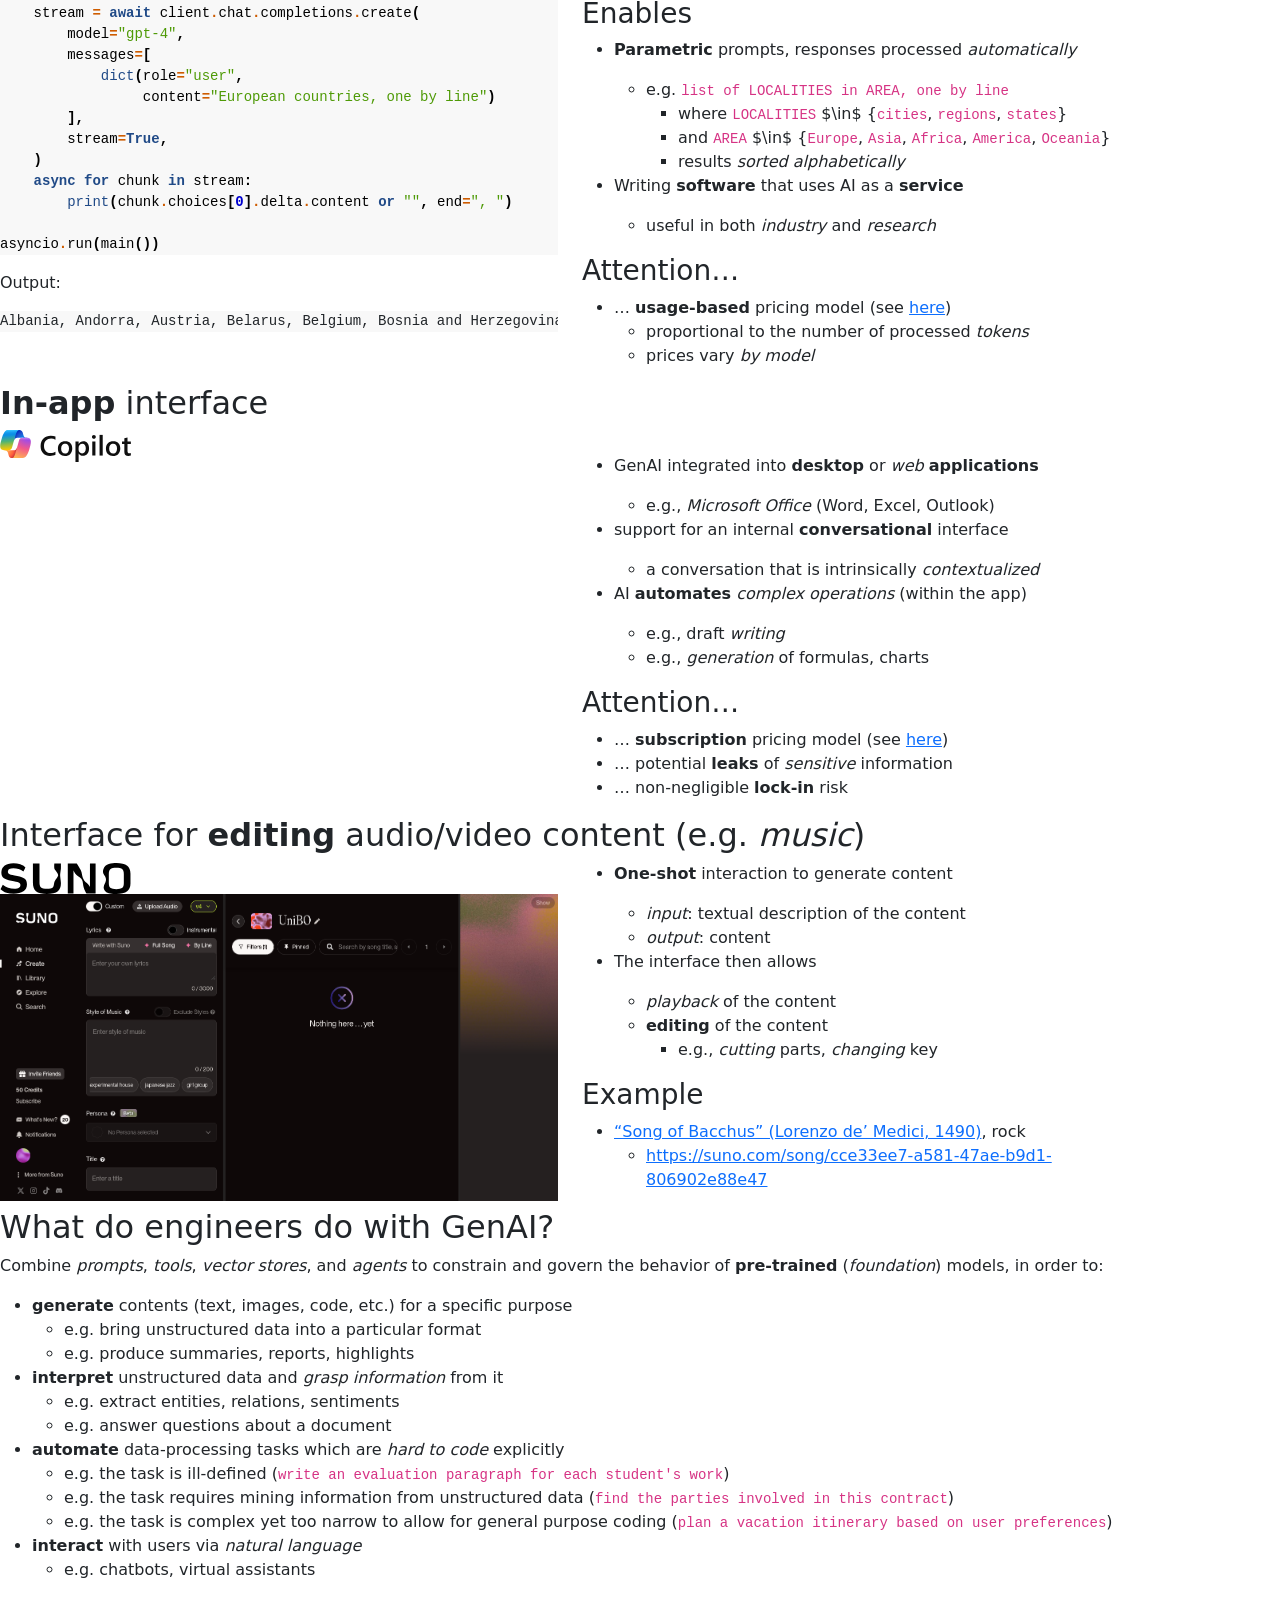
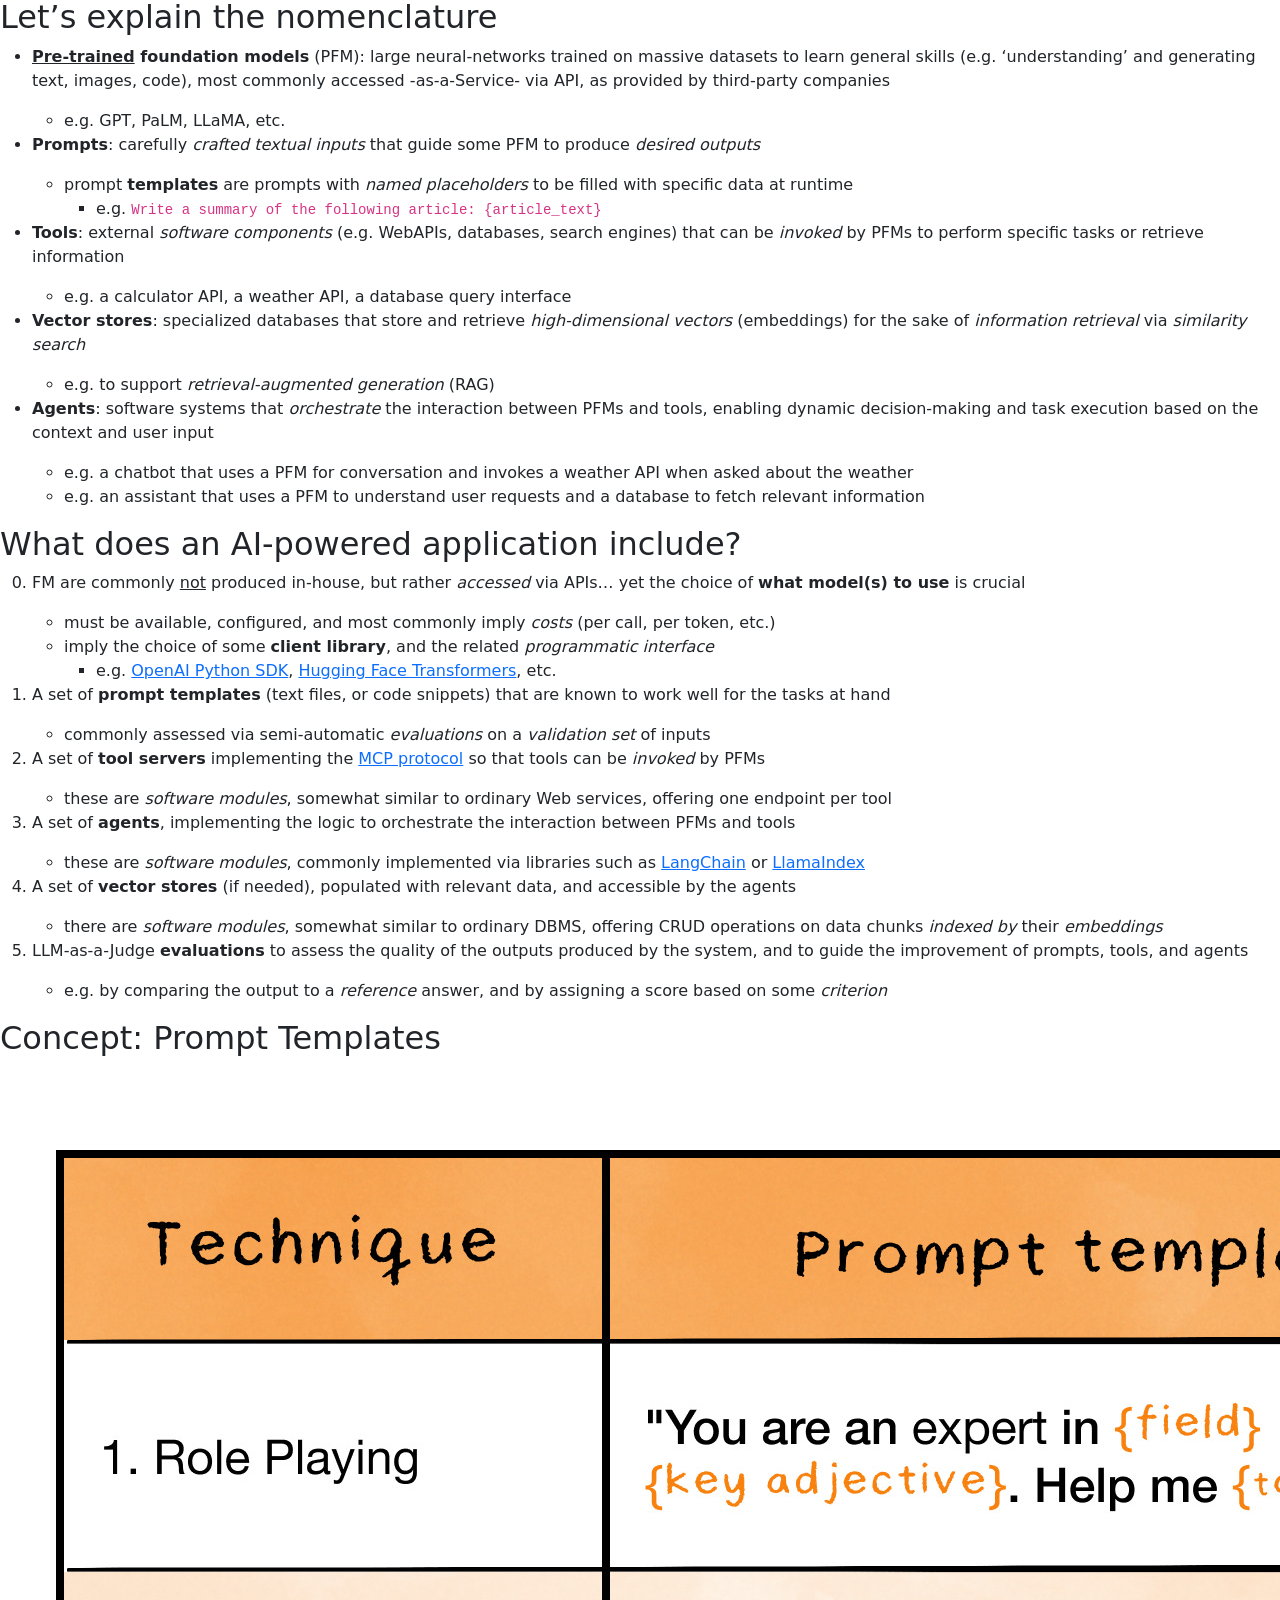
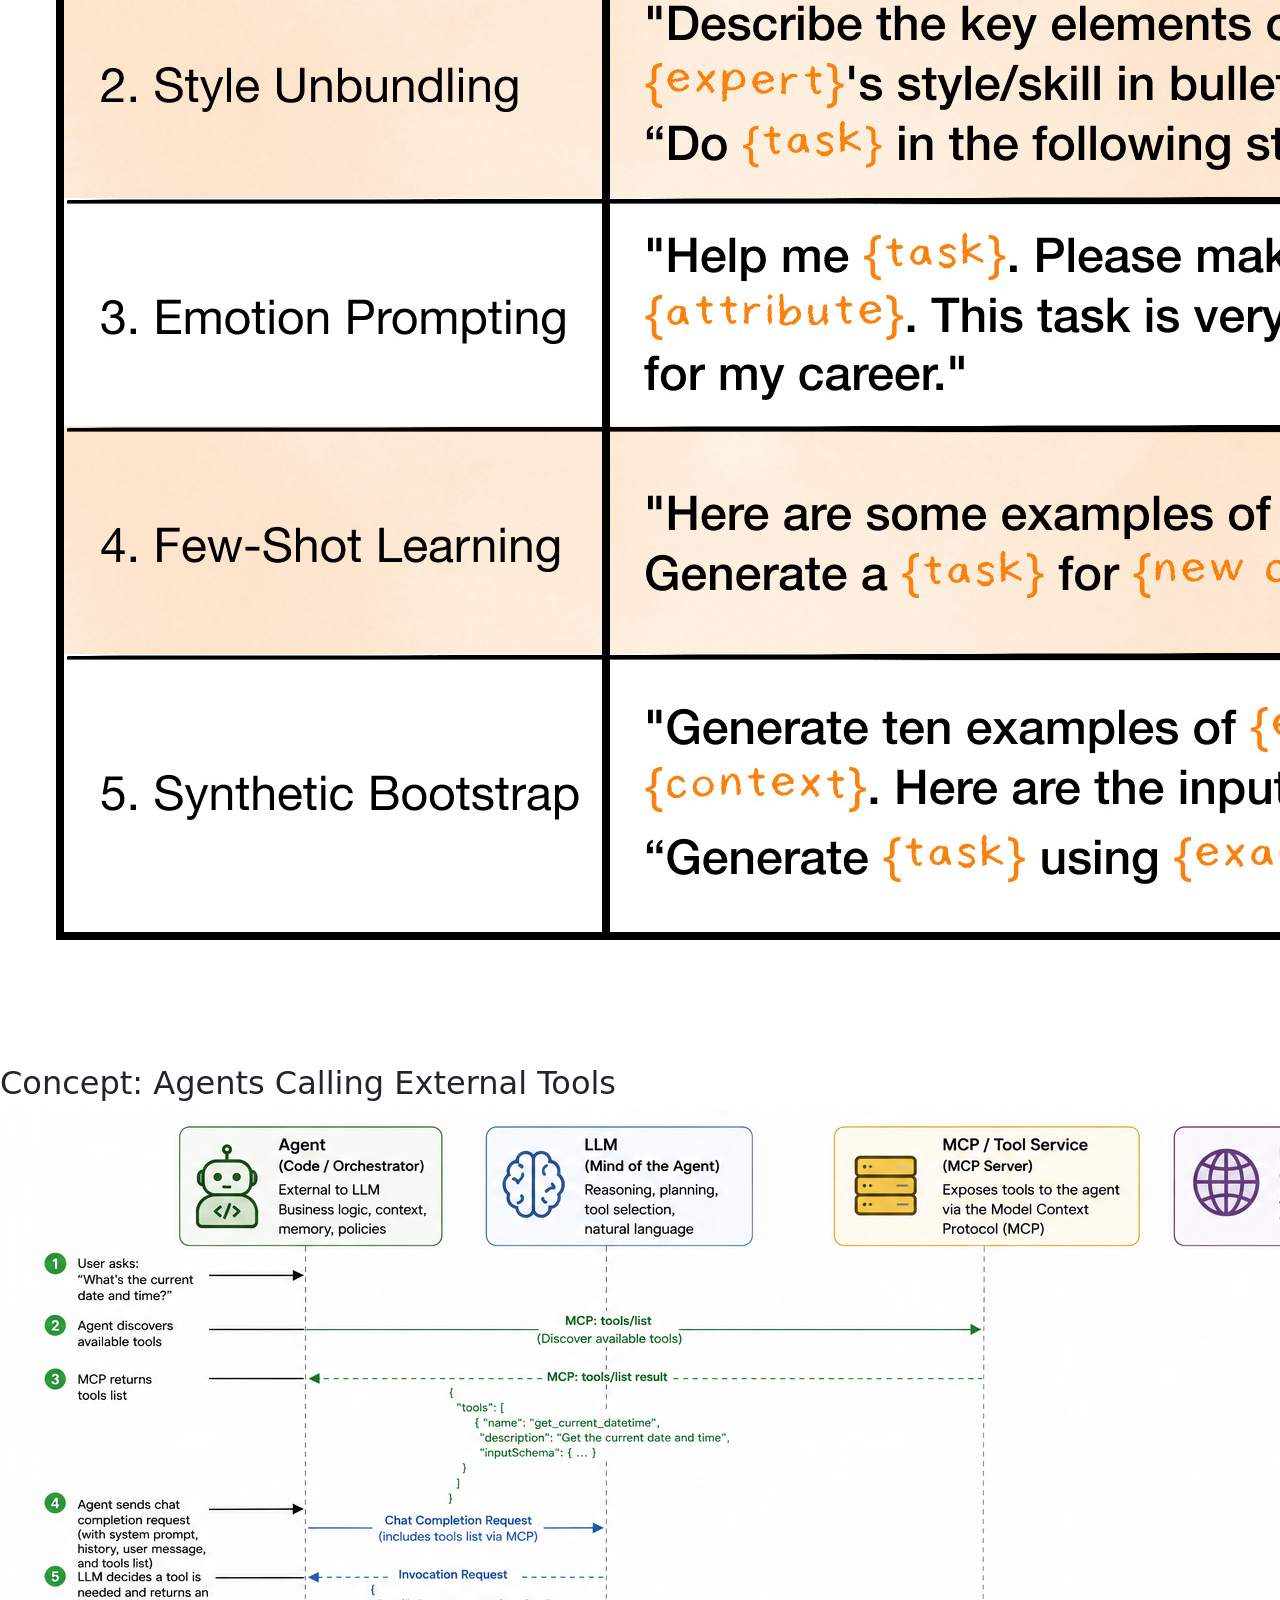
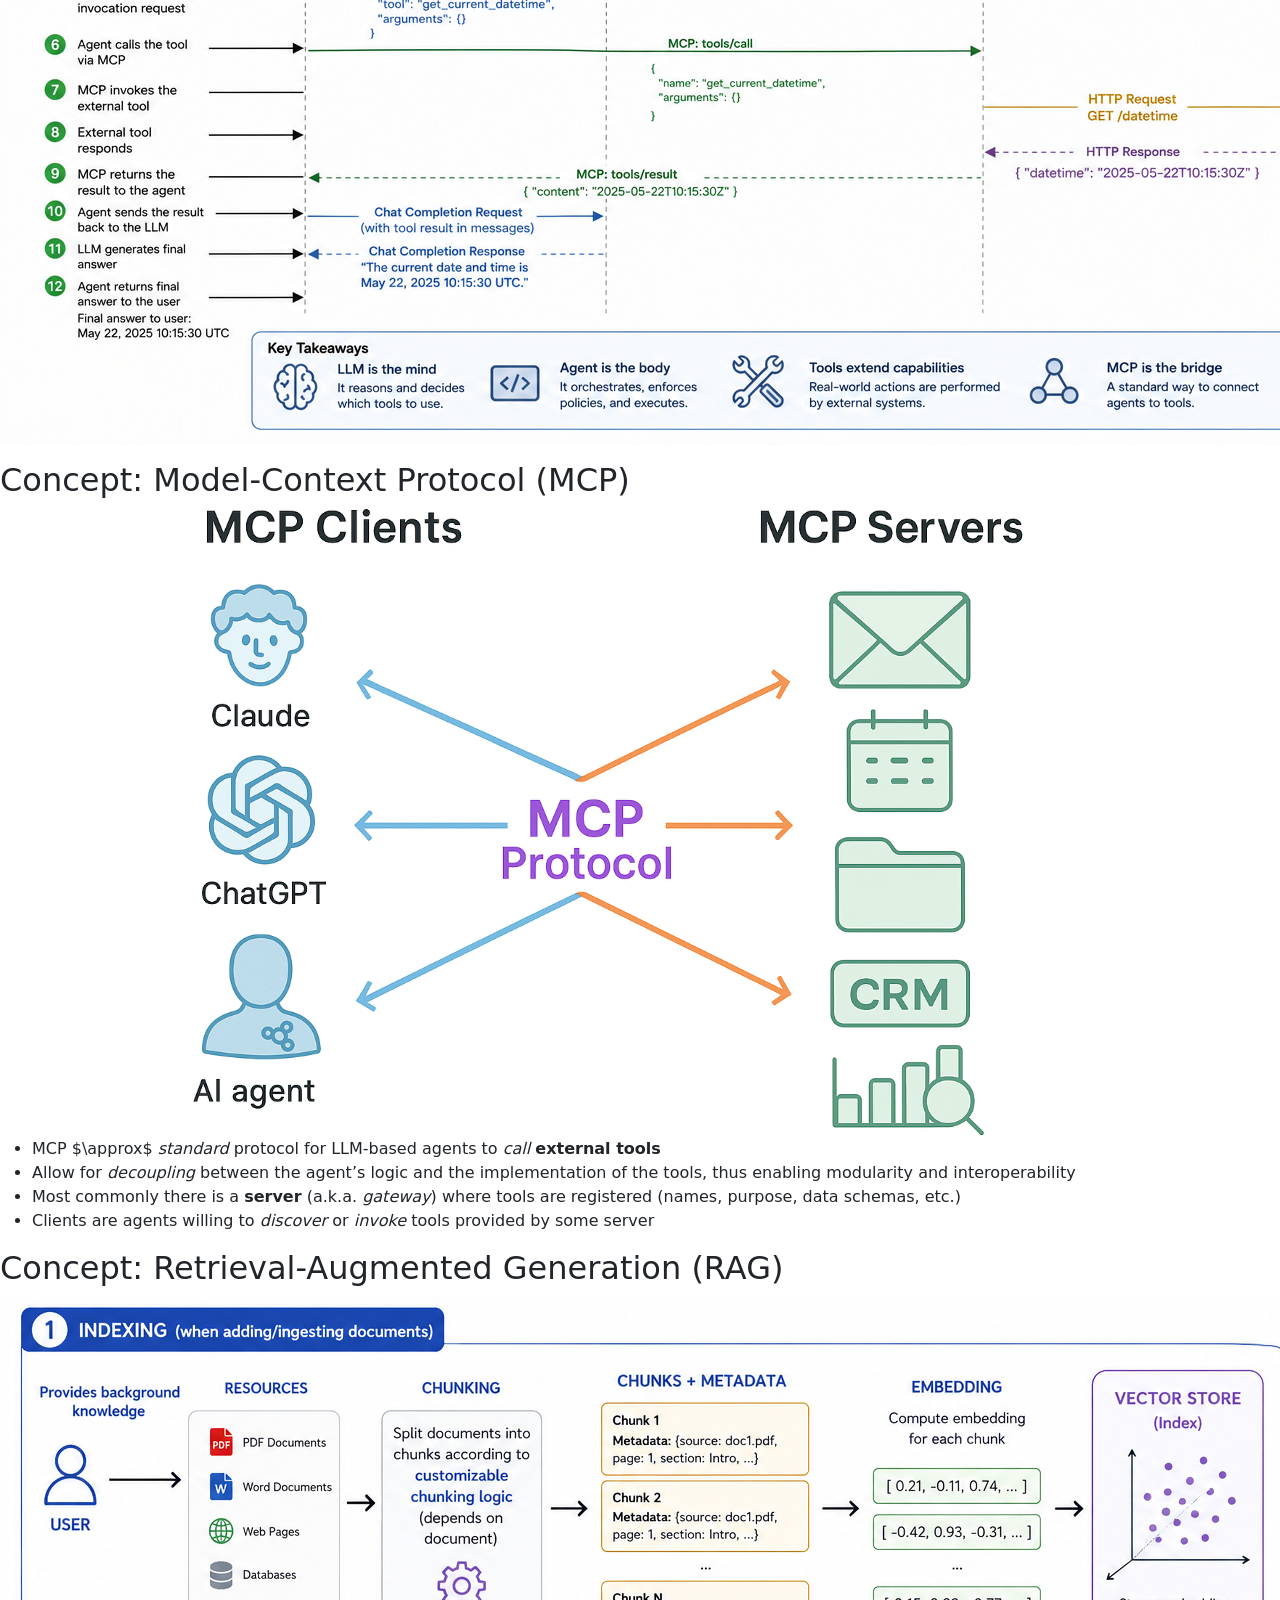
==== commit 2f6d29f5: "Deploying to gh-pages from @ unibo-fc-isi-ise/slides-module2@3ca410f827aa38cba2d452cc1764014e4fdcc06" ====
--- a/genai/index.html
+++ b/genai/index.html
@@ -31,7 +31,7 @@
 <h3 id="hahahugoshortcode1s2hbhb"><a href="mailto:giovanni.ciatto@unibo.it">Giovanni Ciatto</a></h3>
 <br>
 <br>
-<p>Compiled on: 2026-10-23
+<p>Compiled on: 2026-10-24
  — <a href="?print-pdf&amp;pdfSeparateFragments=false"><i class="fa fa-print" aria-hidden="true"></i> printable version</a></p>
 <p><a href="../#/toc"><i class="fa fa-undo" aria-hidden="true"></i> back to ToC</a></p>
 </section>
@@ -770,7 +770,7 @@
 </section><section>
 <h1 id="lecture-is-over">Lecture is Over</h1>
 <br>
-<p>Compiled on: 2026-10-23
+<p>Compiled on: 2026-10-24
  — <a href="?print-pdf&amp;pdfSeparateFragments=false"><i class="fa fa-print" aria-hidden="true"></i> printable version</a></p>
 <p><a href="../#/toc"><i class="fa fa-undo" aria-hidden="true"></i> back to ToC</a></p>
 </section>
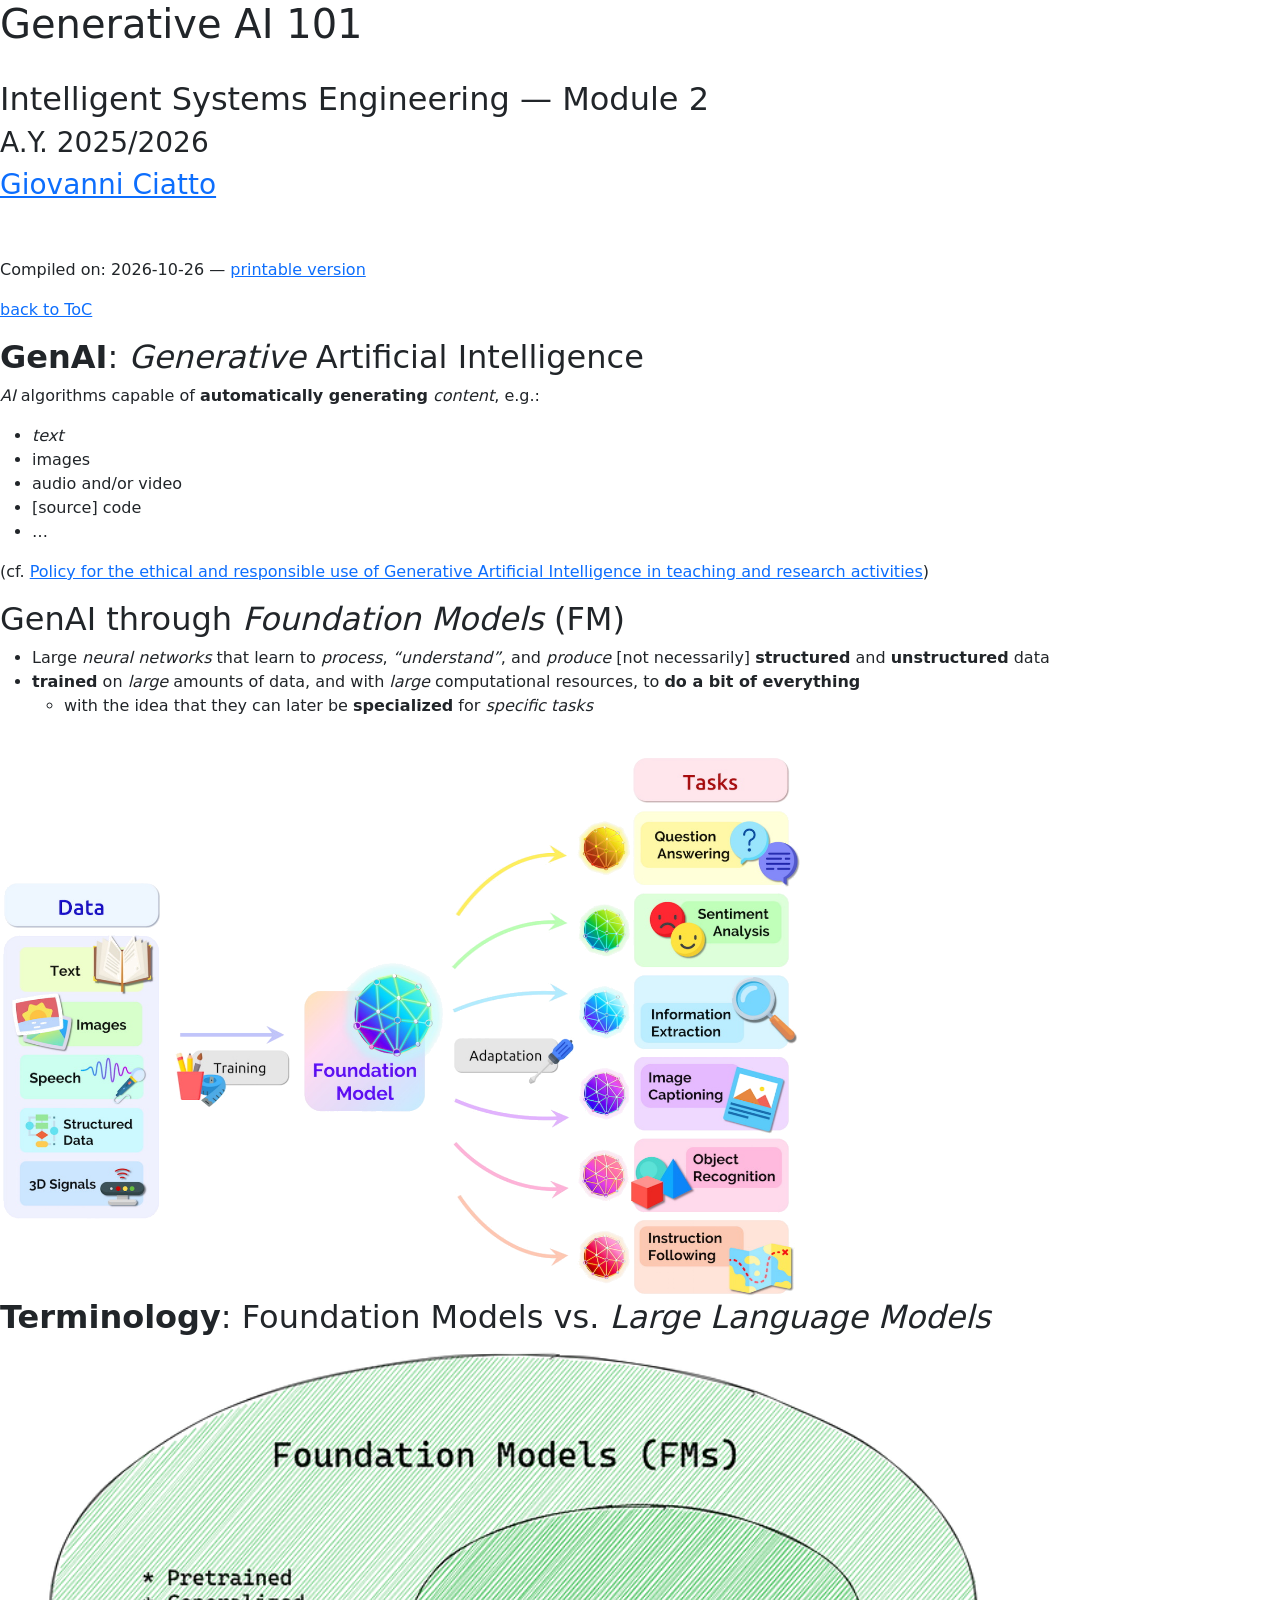
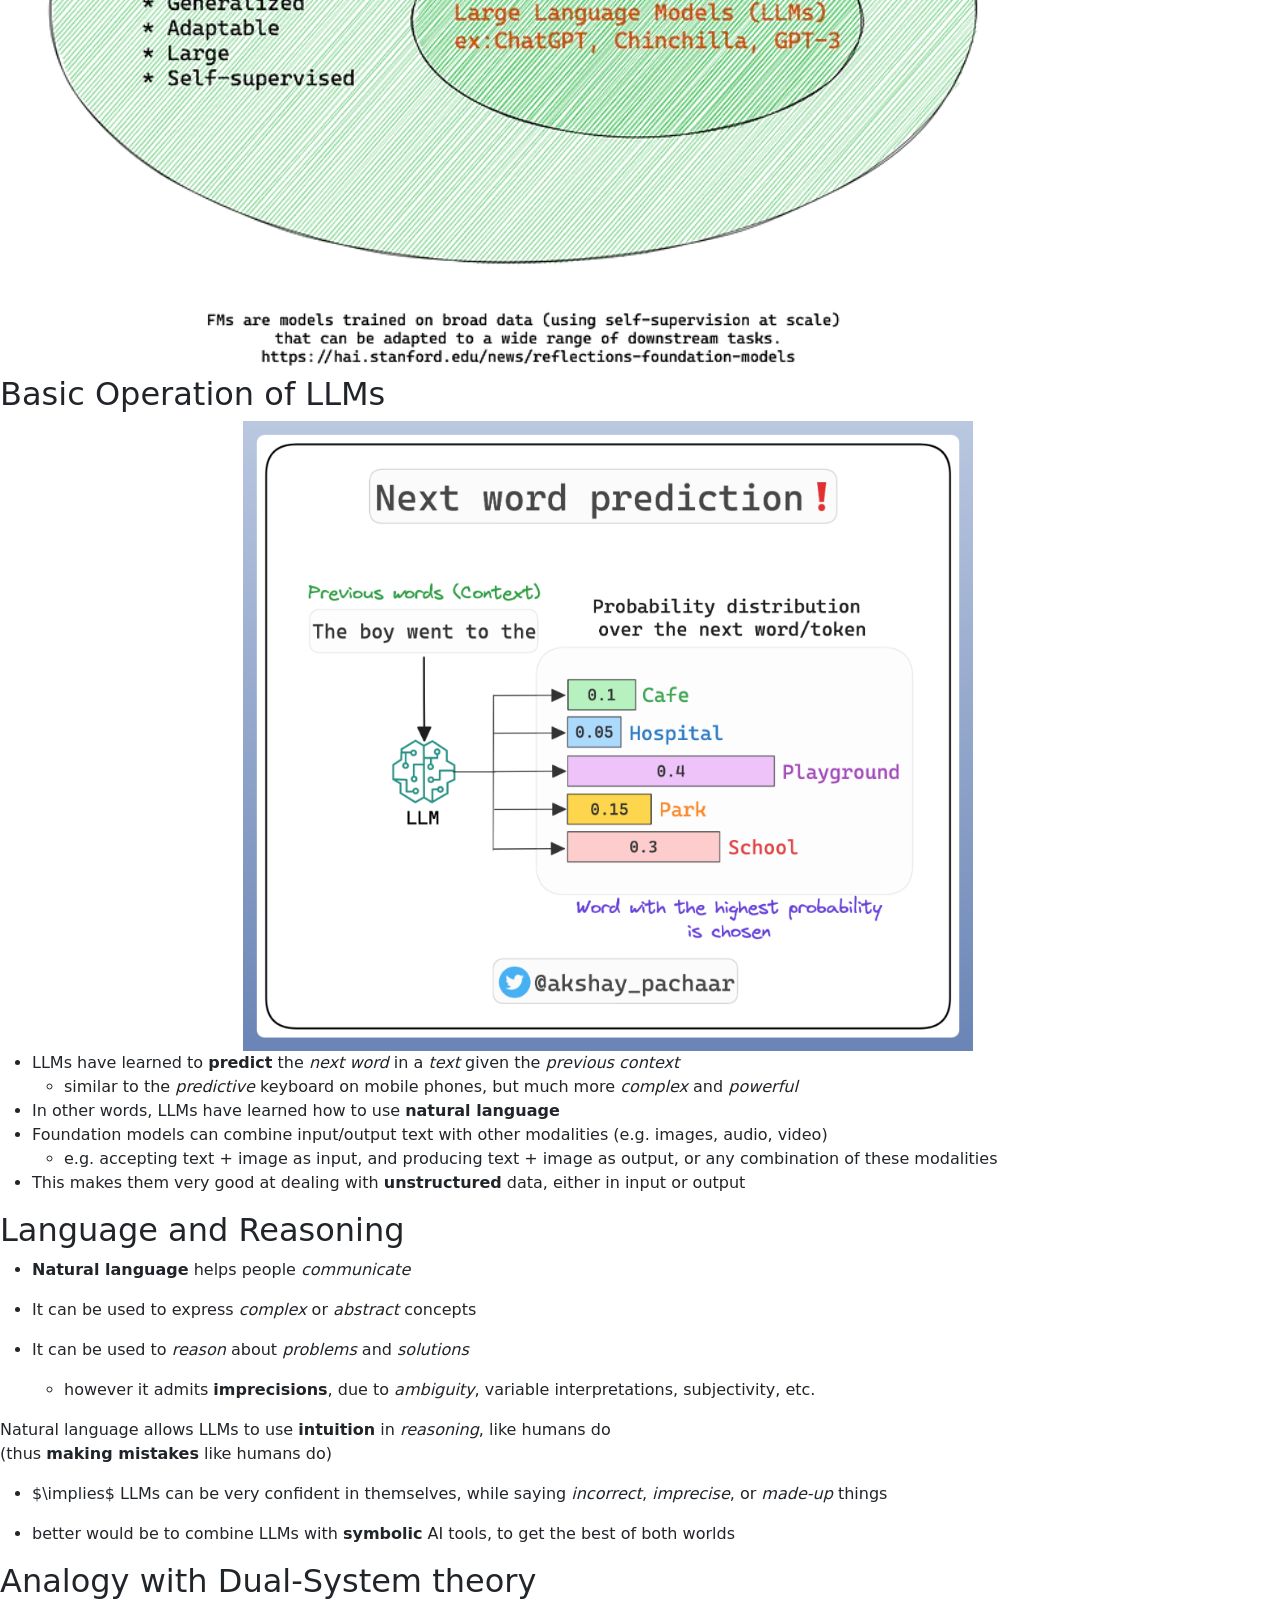
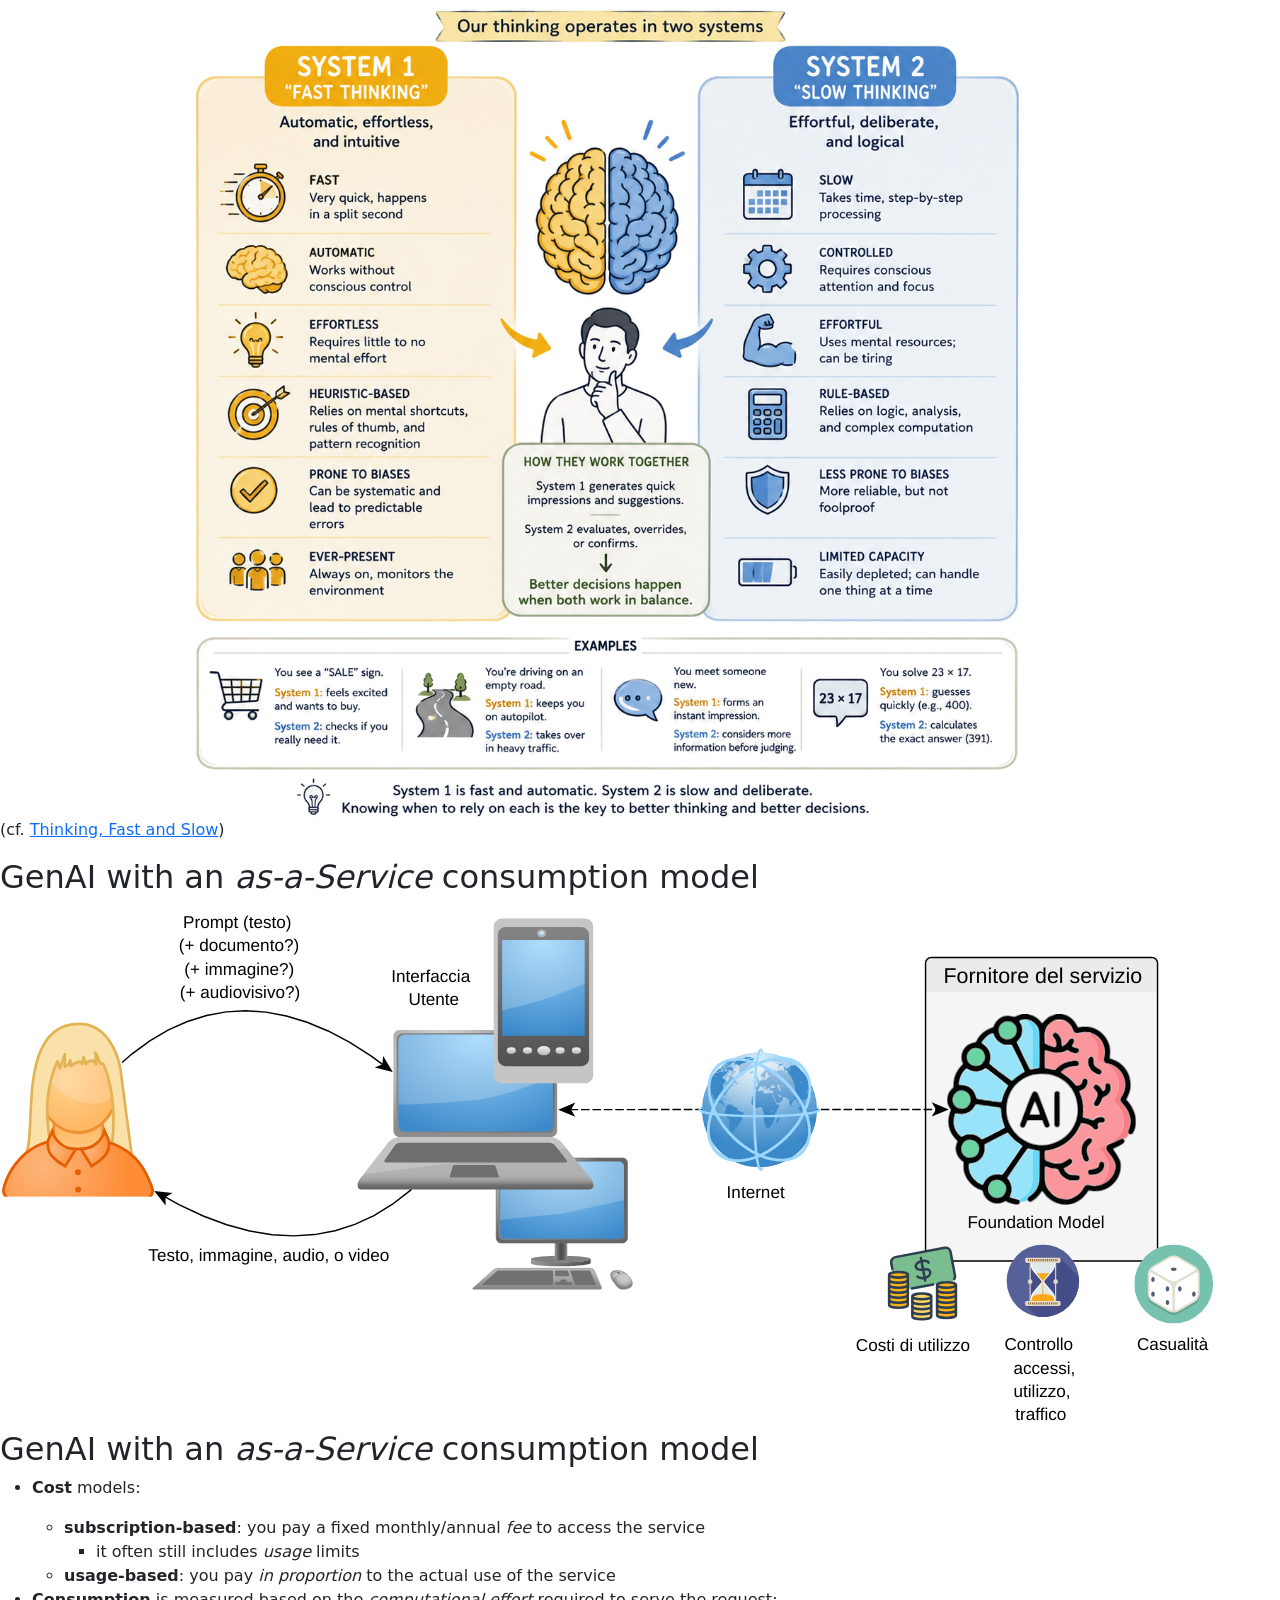
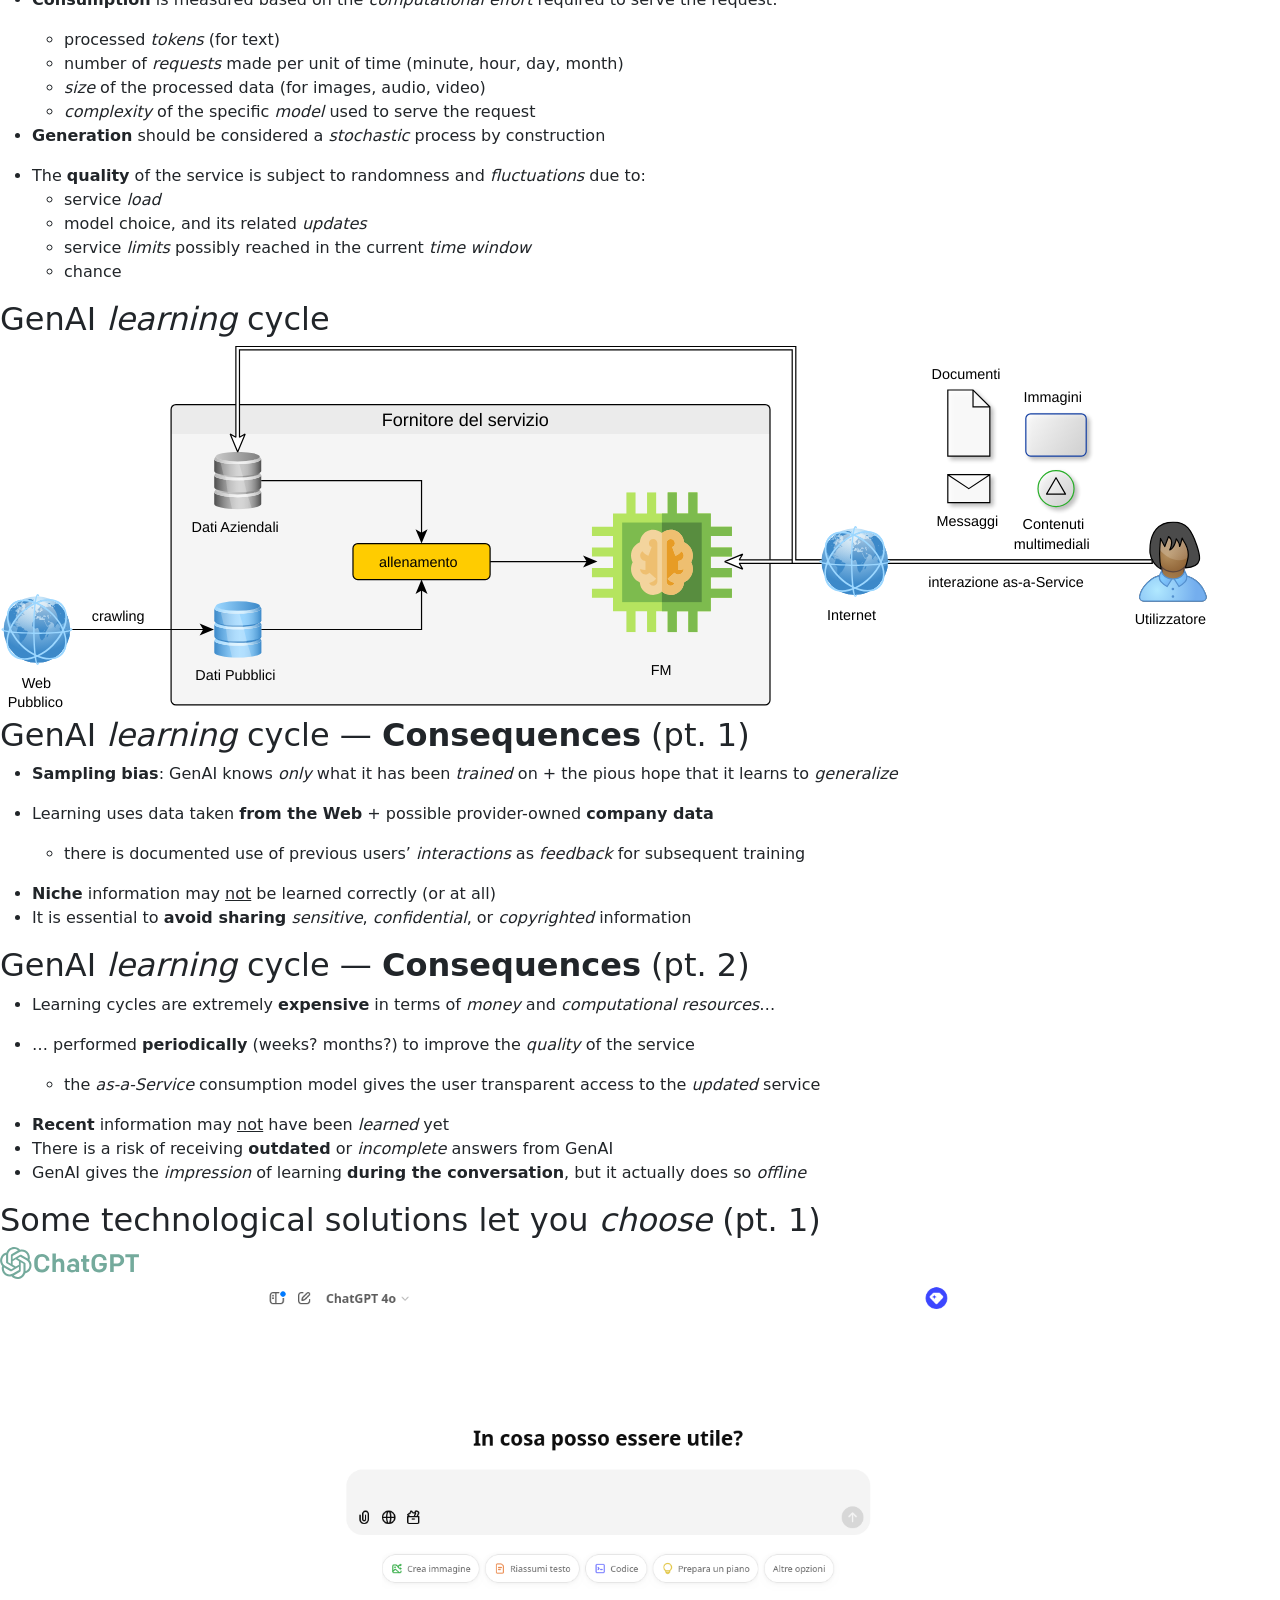
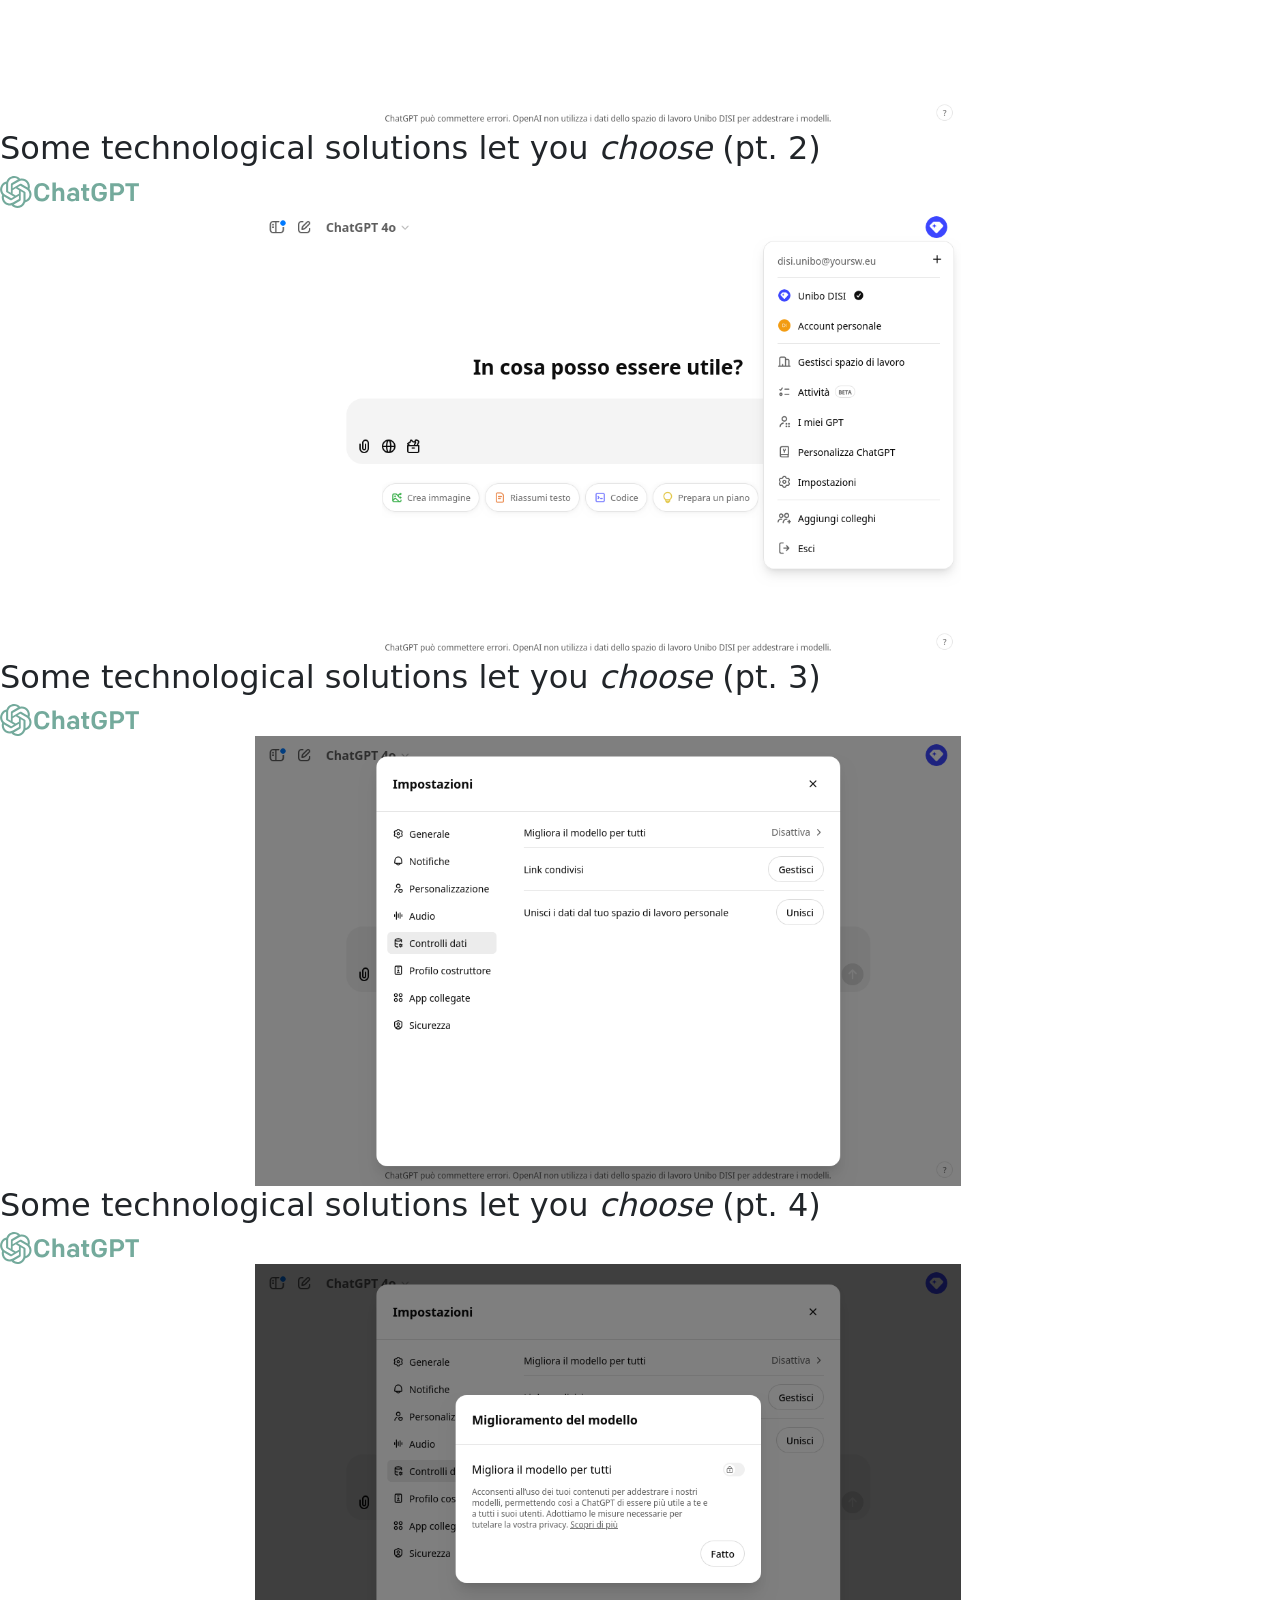
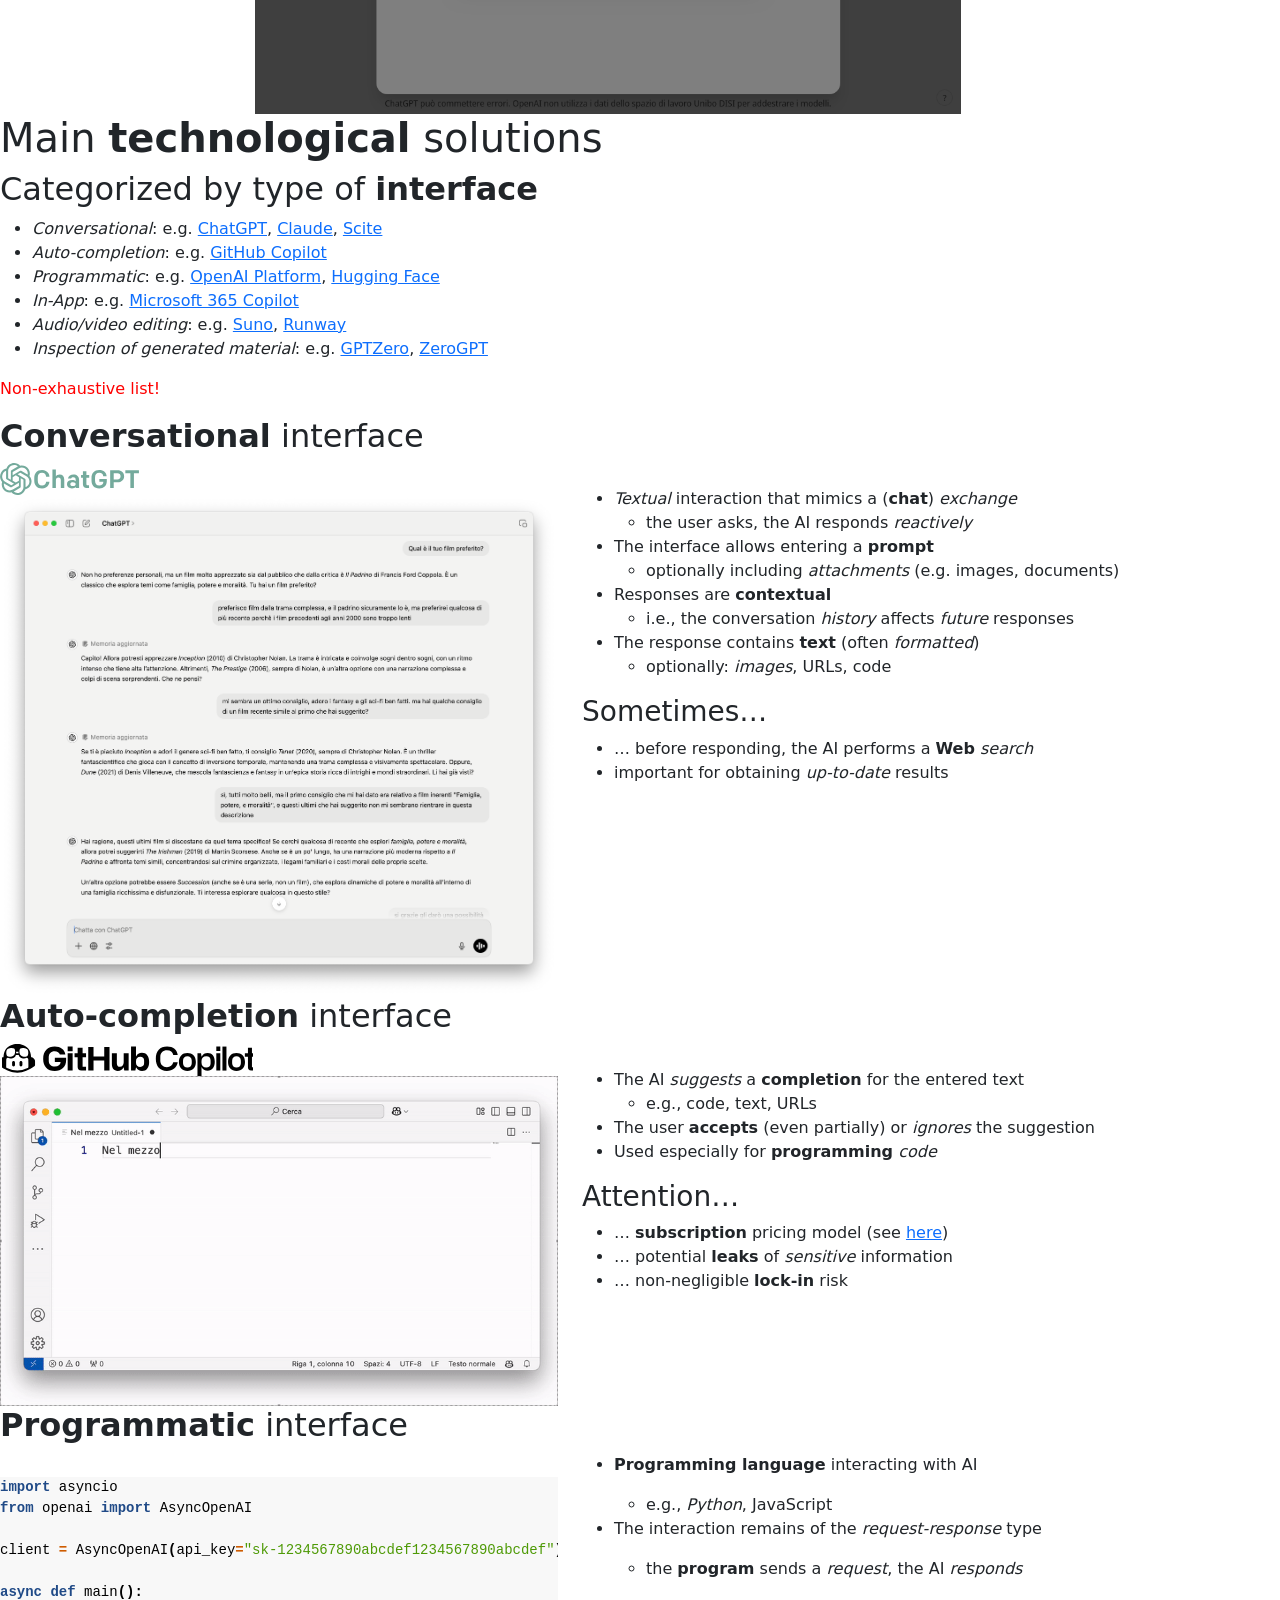
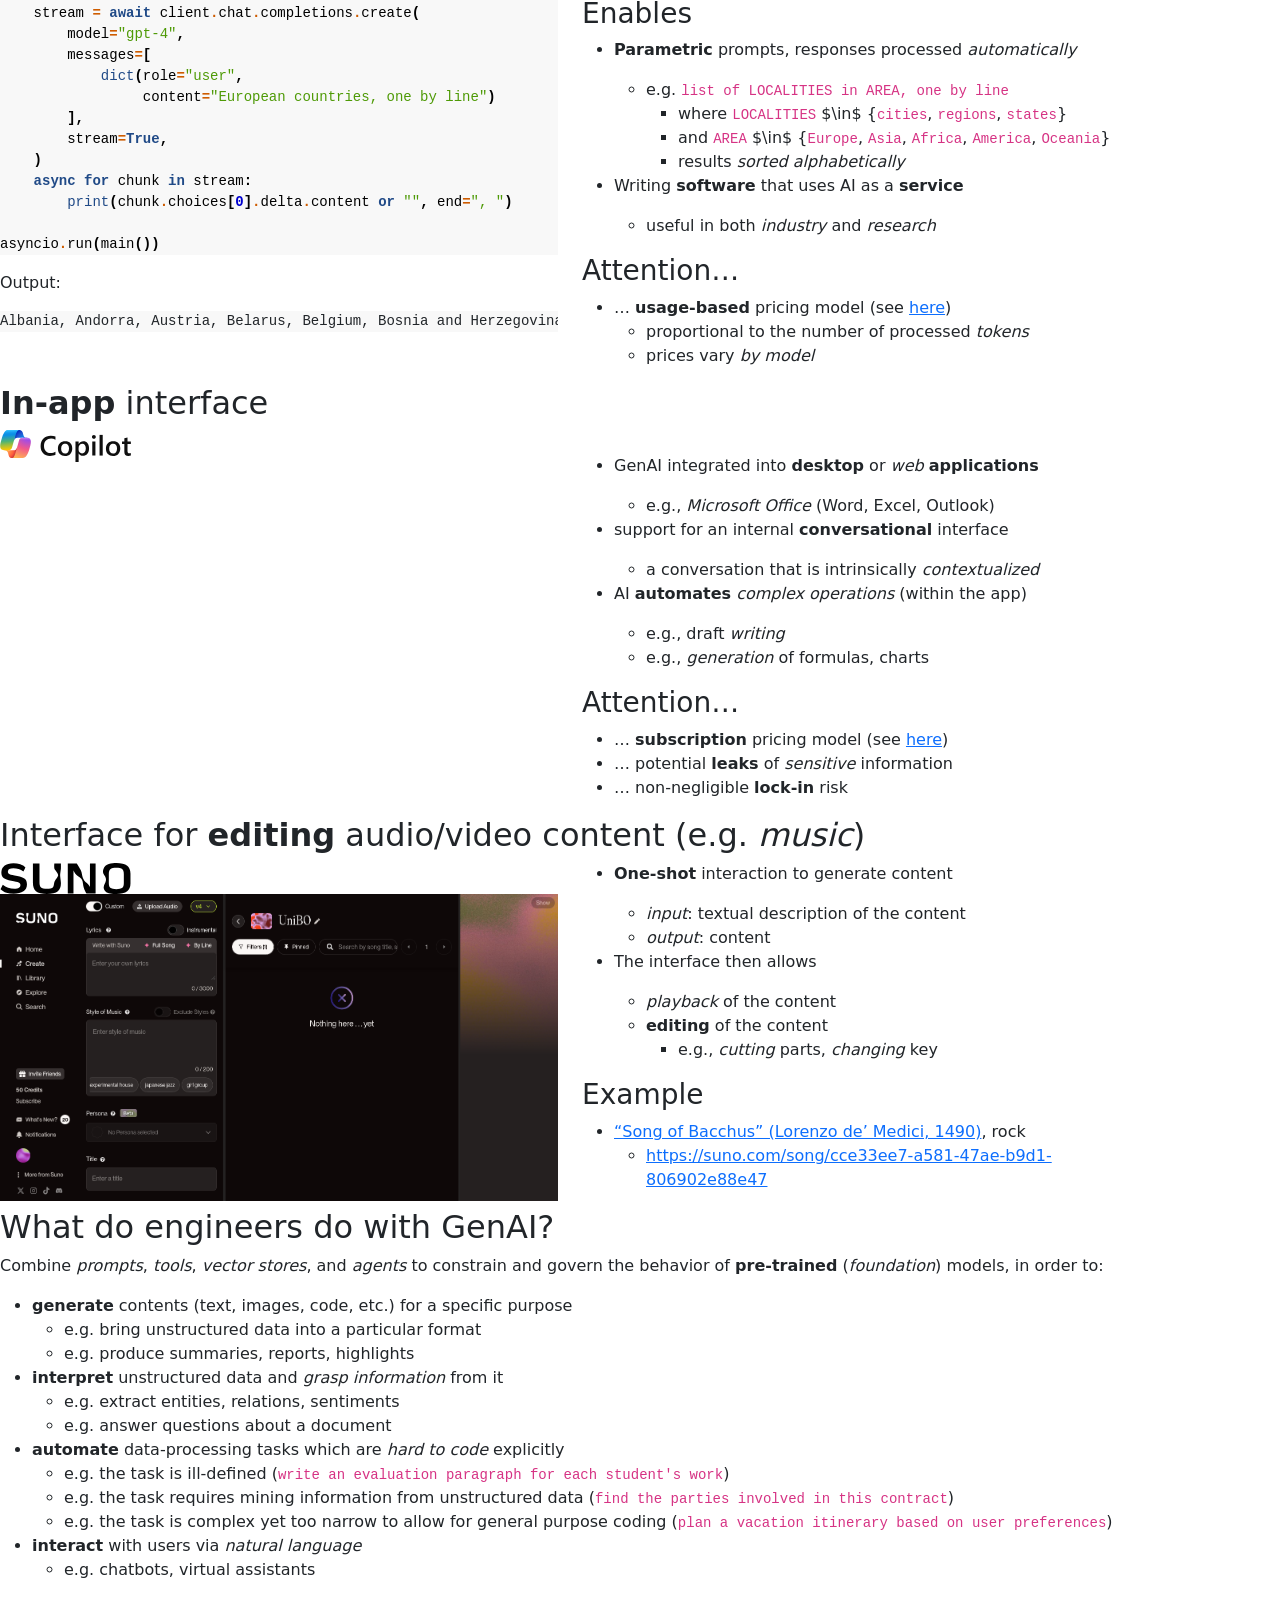
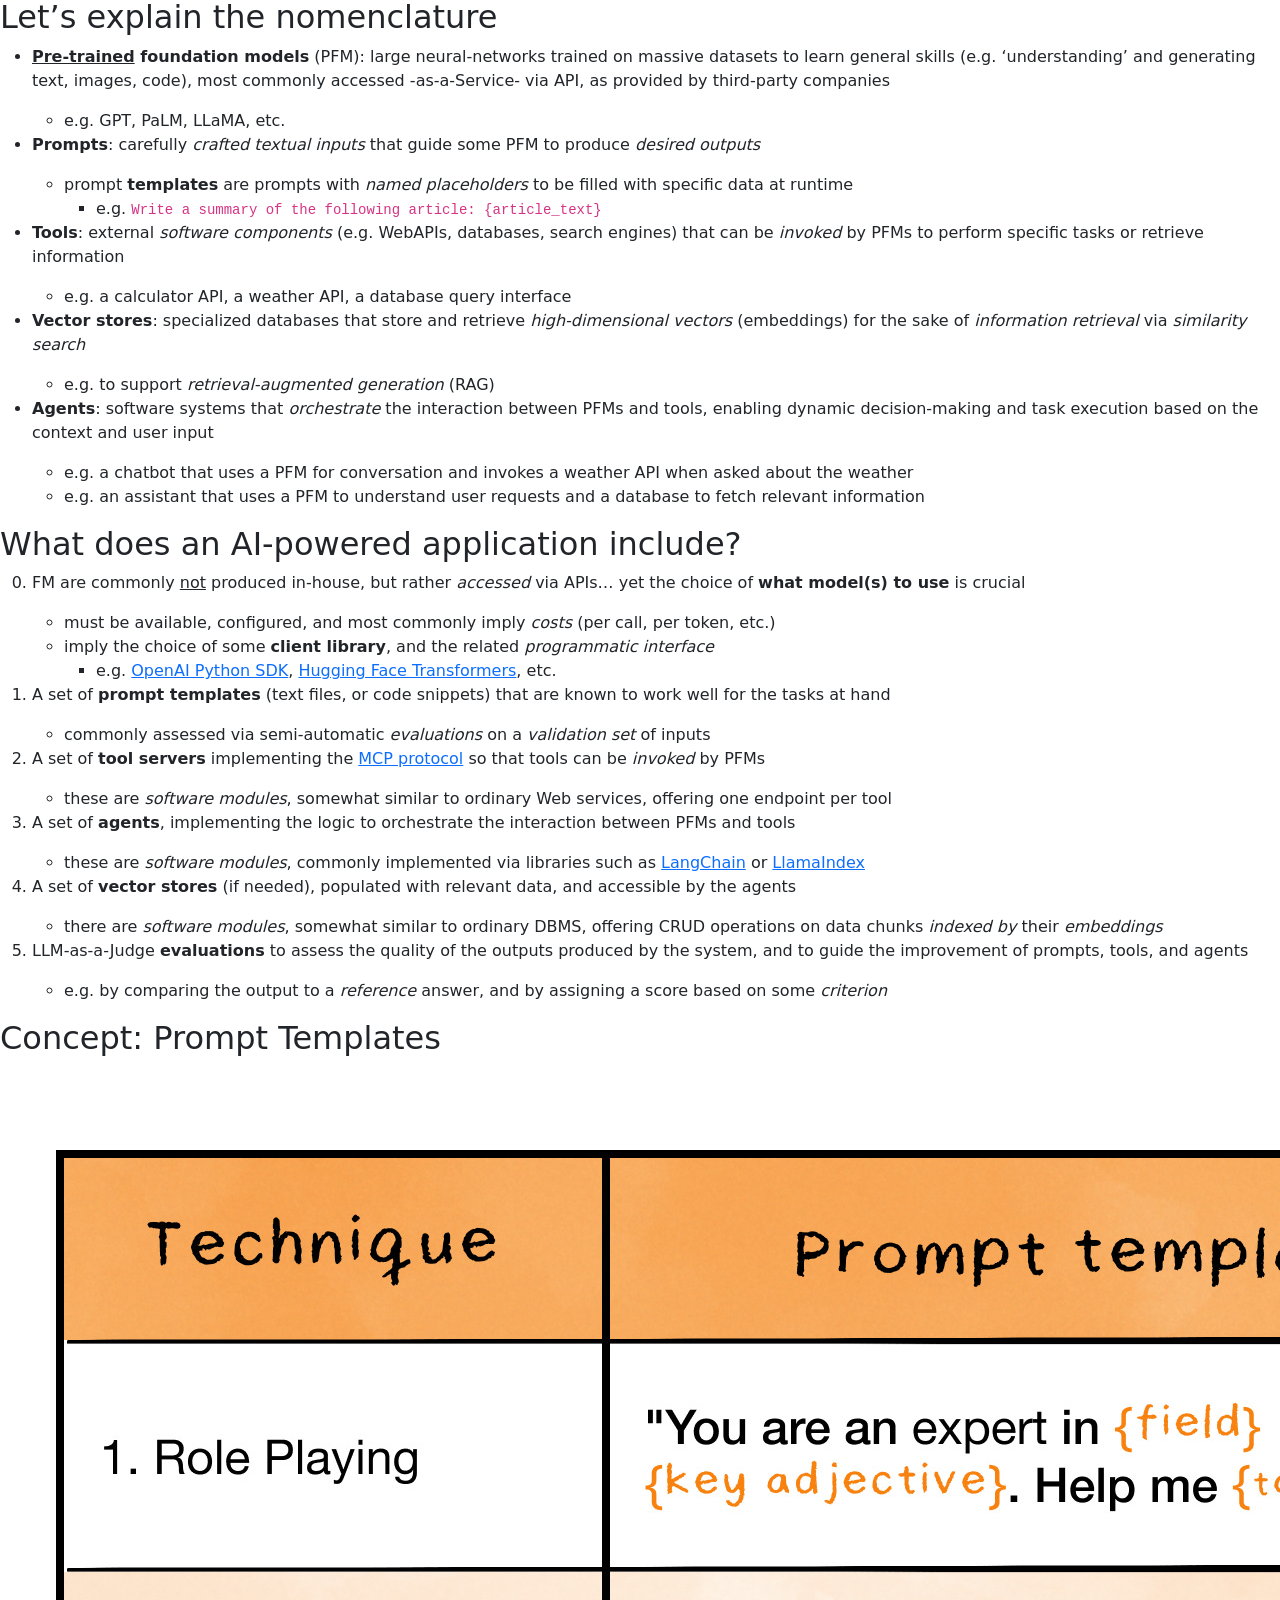
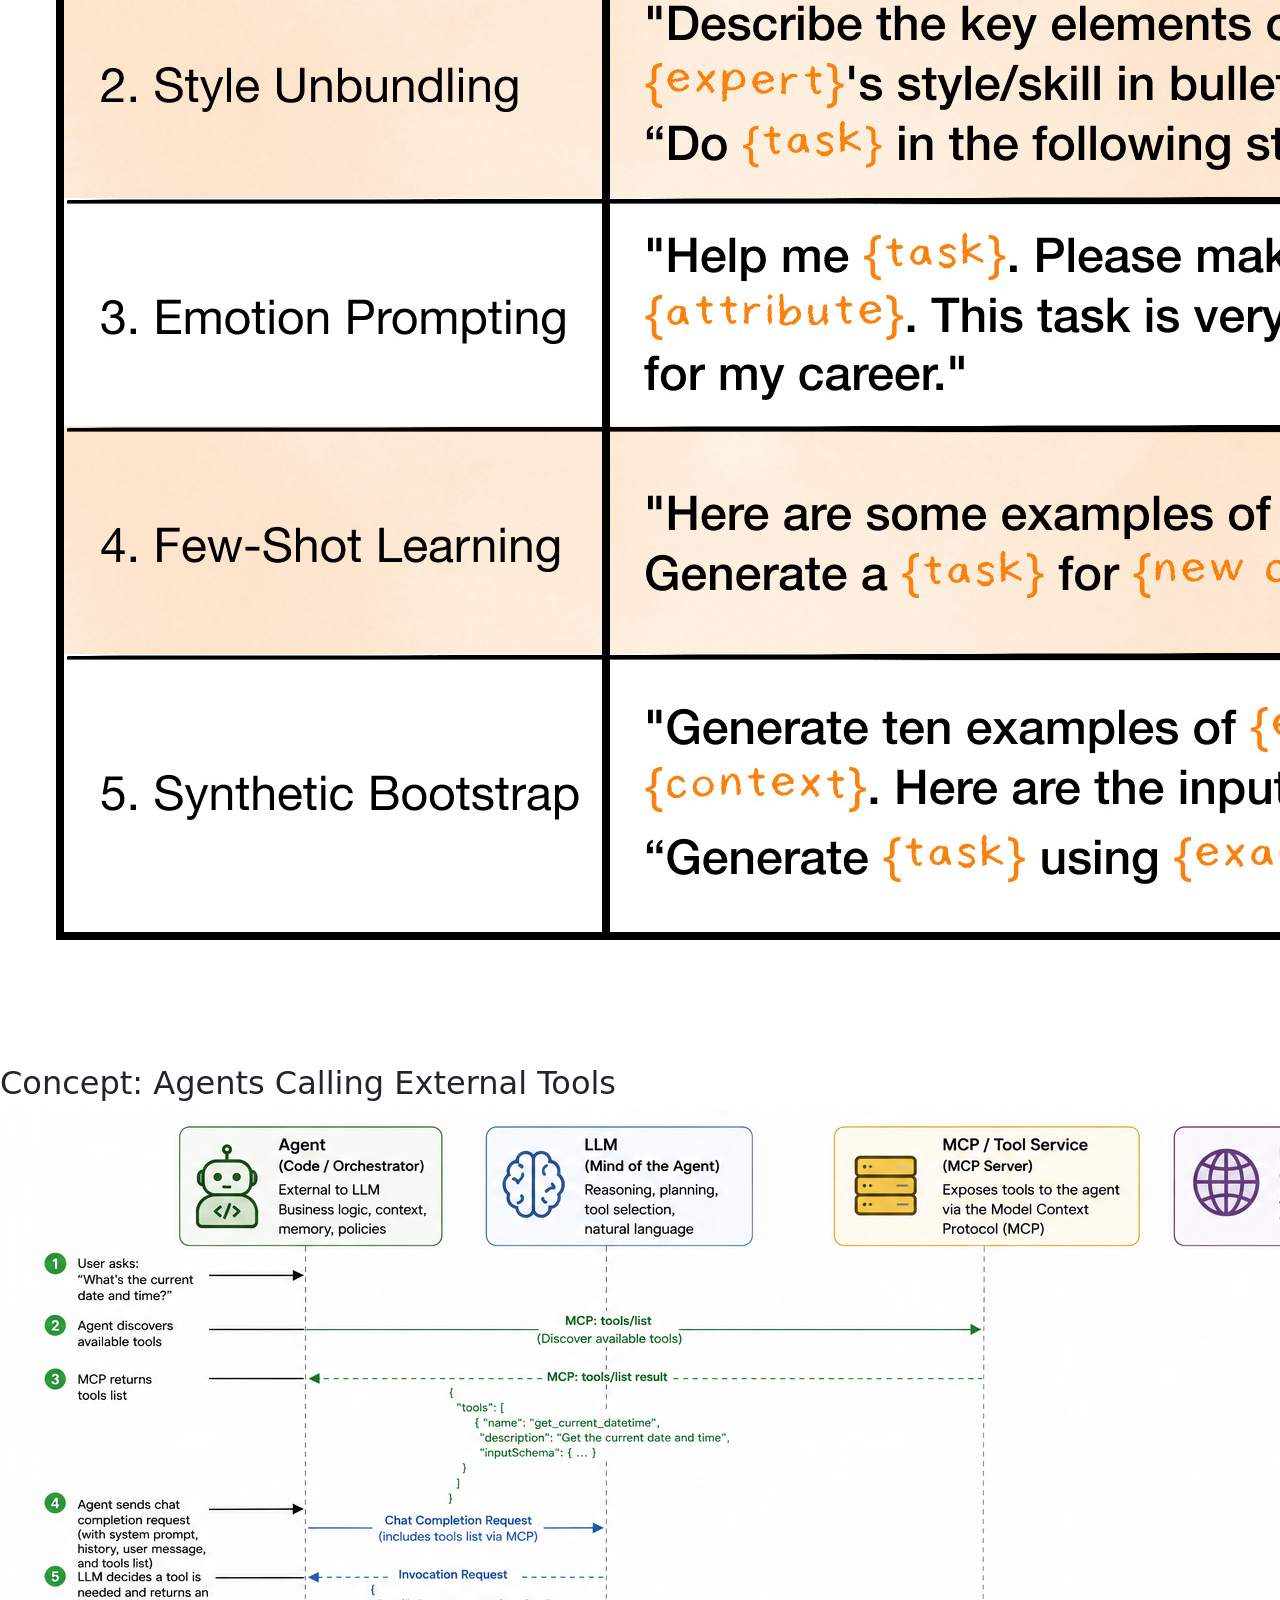
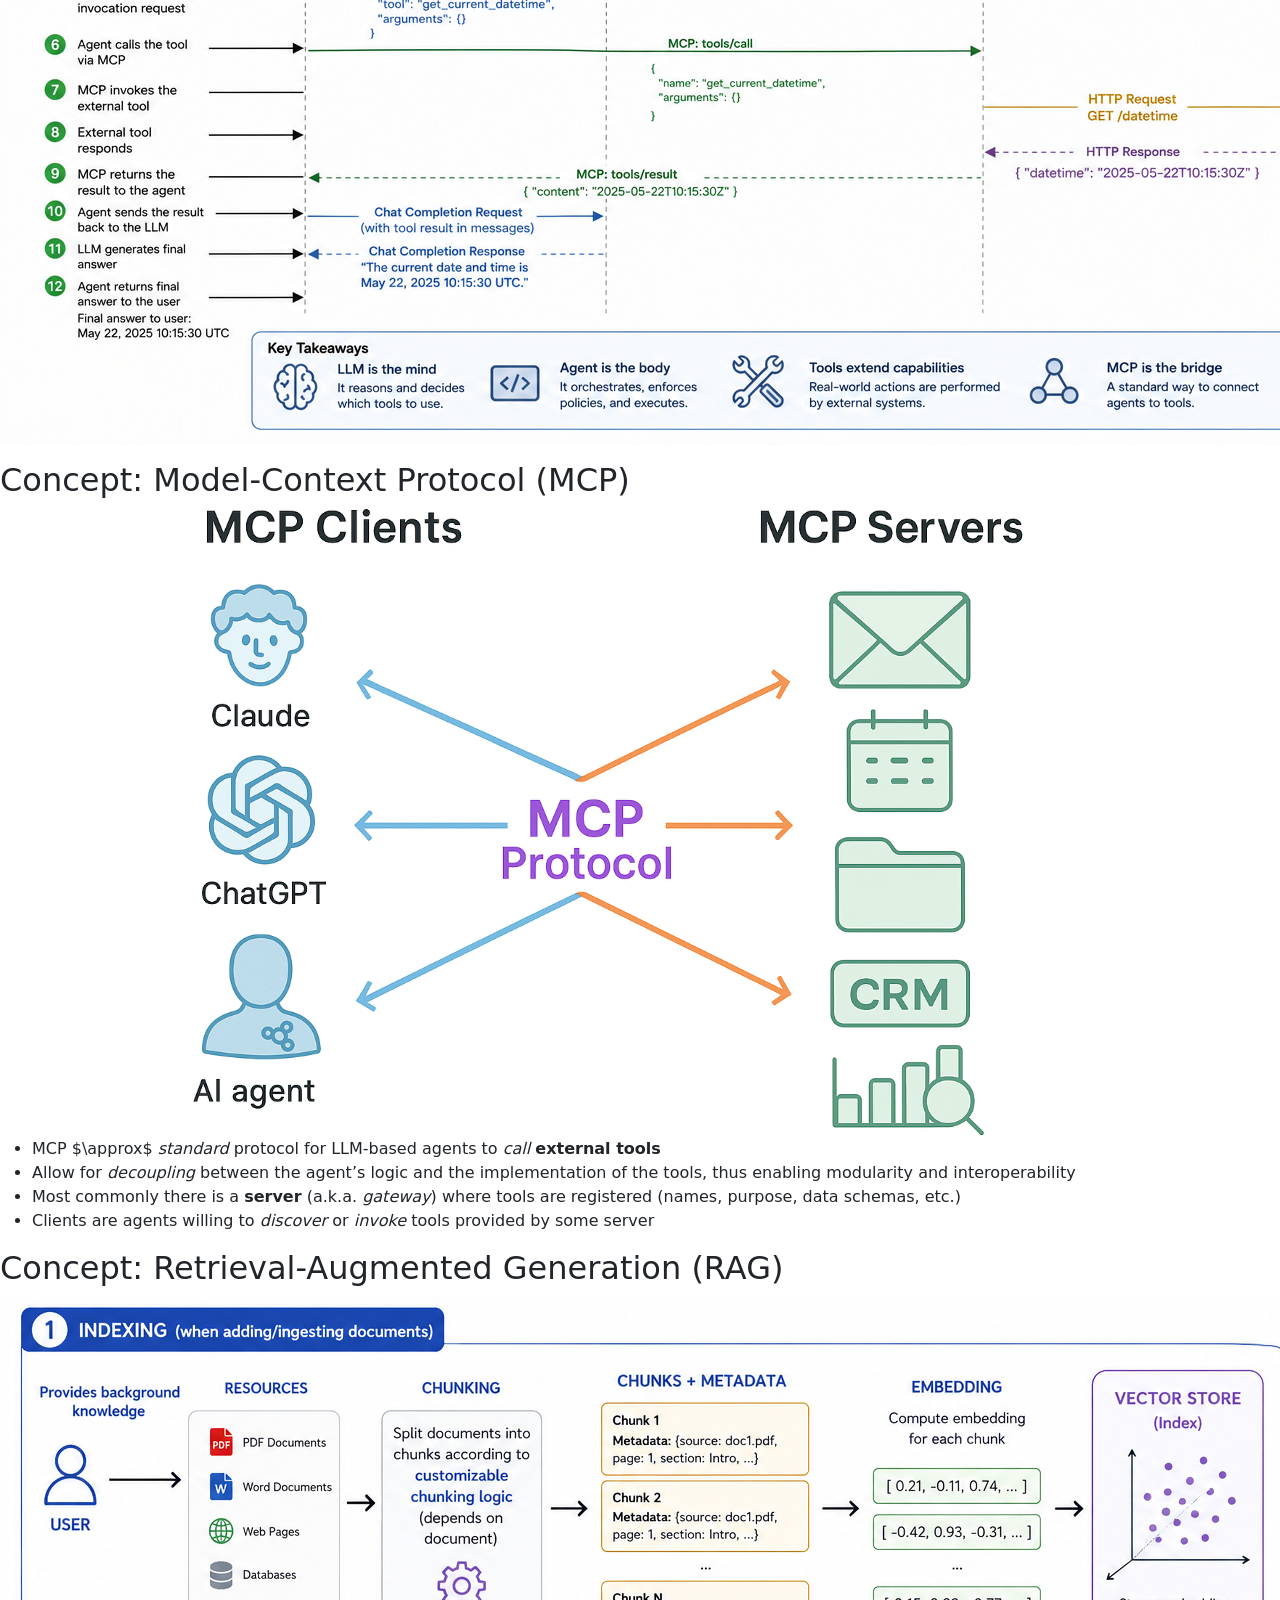
==== commit feaef99c: "Deploying to gh-pages from @ unibo-fc-isi-ise/slides-module2@237fa3c1eb9c0e73a29b28976ca73e31c7e9759" ====
--- a/genai/index.html
+++ b/genai/index.html
@@ -31,7 +31,7 @@
 <h3 id="hahahugoshortcode1s2hbhb"><a href="mailto:giovanni.ciatto@unibo.it">Giovanni Ciatto</a></h3>
 <br>
 <br>
-<p>Compiled on: 2026-10-24
+<p>Compiled on: 2026-10-26
  — <a href="?print-pdf&amp;pdfSeparateFragments=false"><i class="fa fa-print" aria-hidden="true"></i> printable version</a></p>
 <p><a href="../#/toc"><i class="fa fa-undo" aria-hidden="true"></i> back to ToC</a></p>
 </section>
@@ -770,7 +770,7 @@
 </section><section>
 <h1 id="lecture-is-over">Lecture is Over</h1>
 <br>
-<p>Compiled on: 2026-10-24
+<p>Compiled on: 2026-10-26
  — <a href="?print-pdf&amp;pdfSeparateFragments=false"><i class="fa fa-print" aria-hidden="true"></i> printable version</a></p>
 <p><a href="../#/toc"><i class="fa fa-undo" aria-hidden="true"></i> back to ToC</a></p>
 </section>
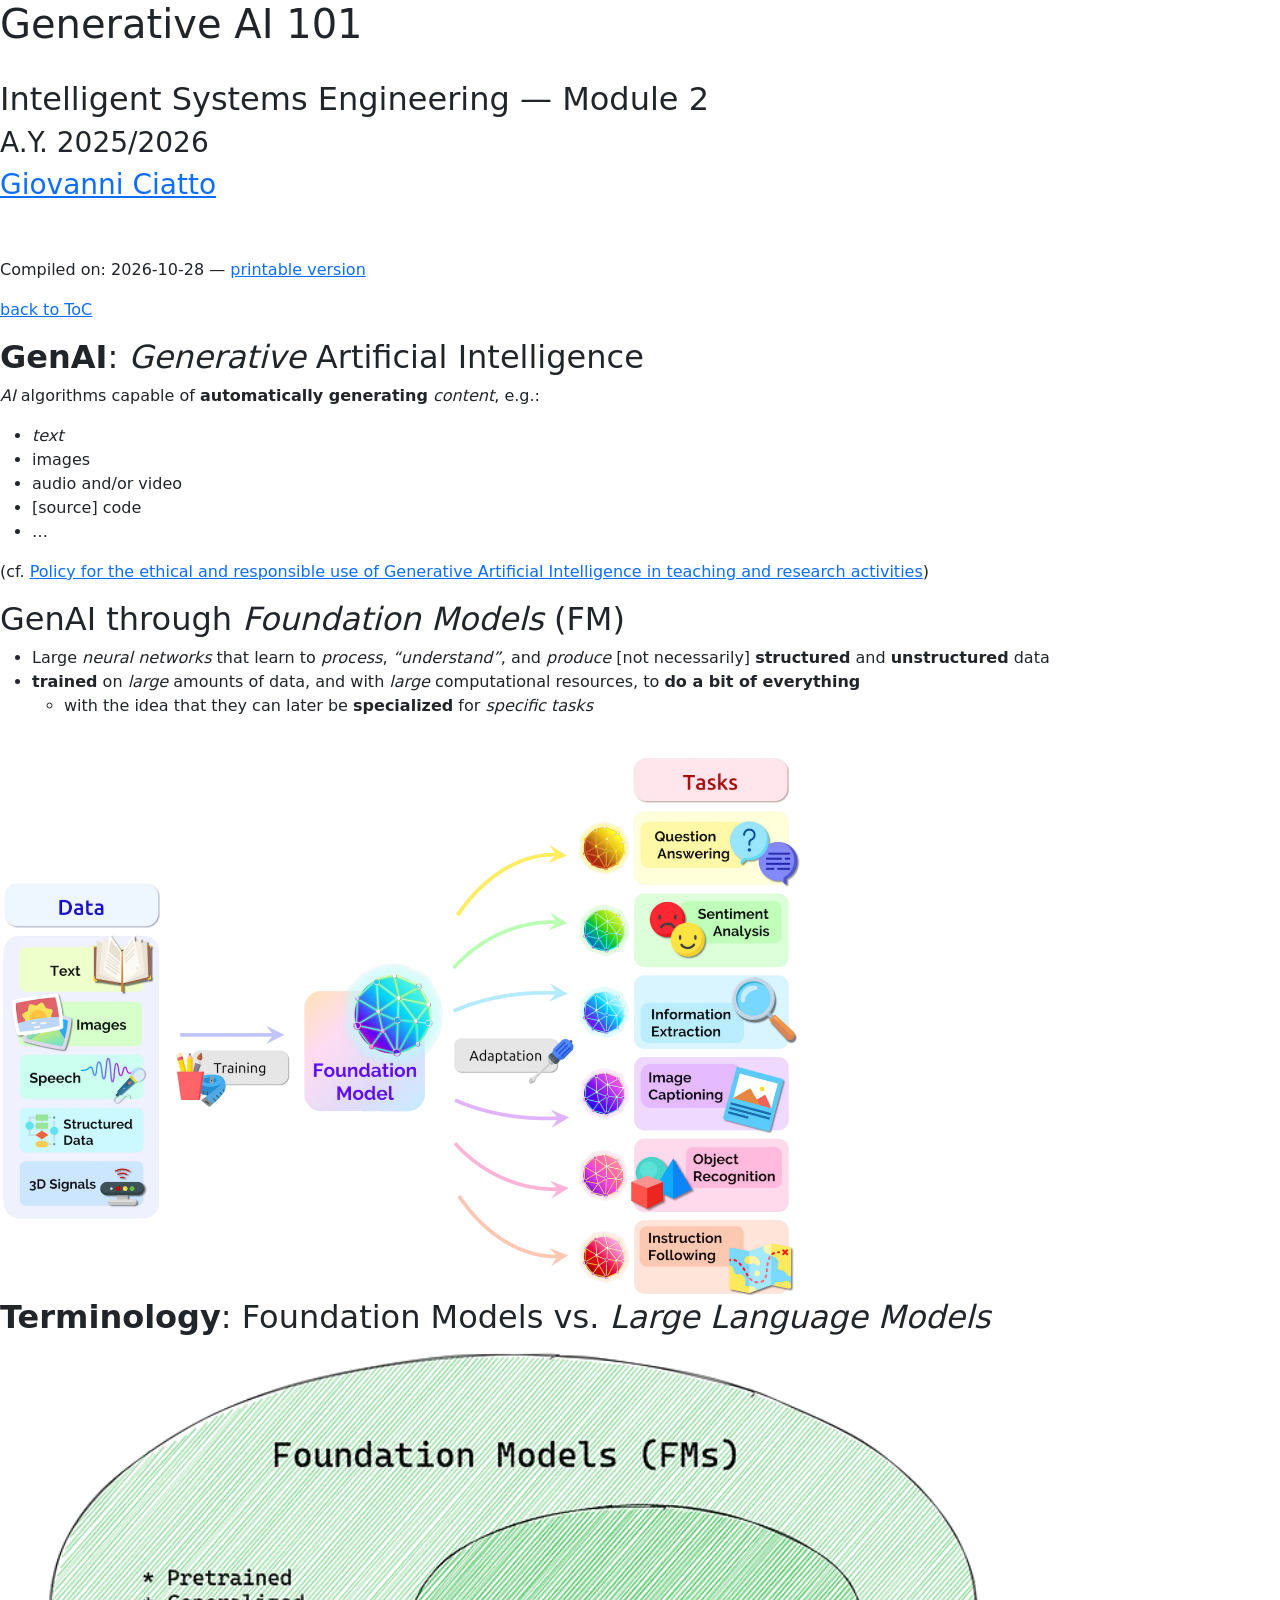
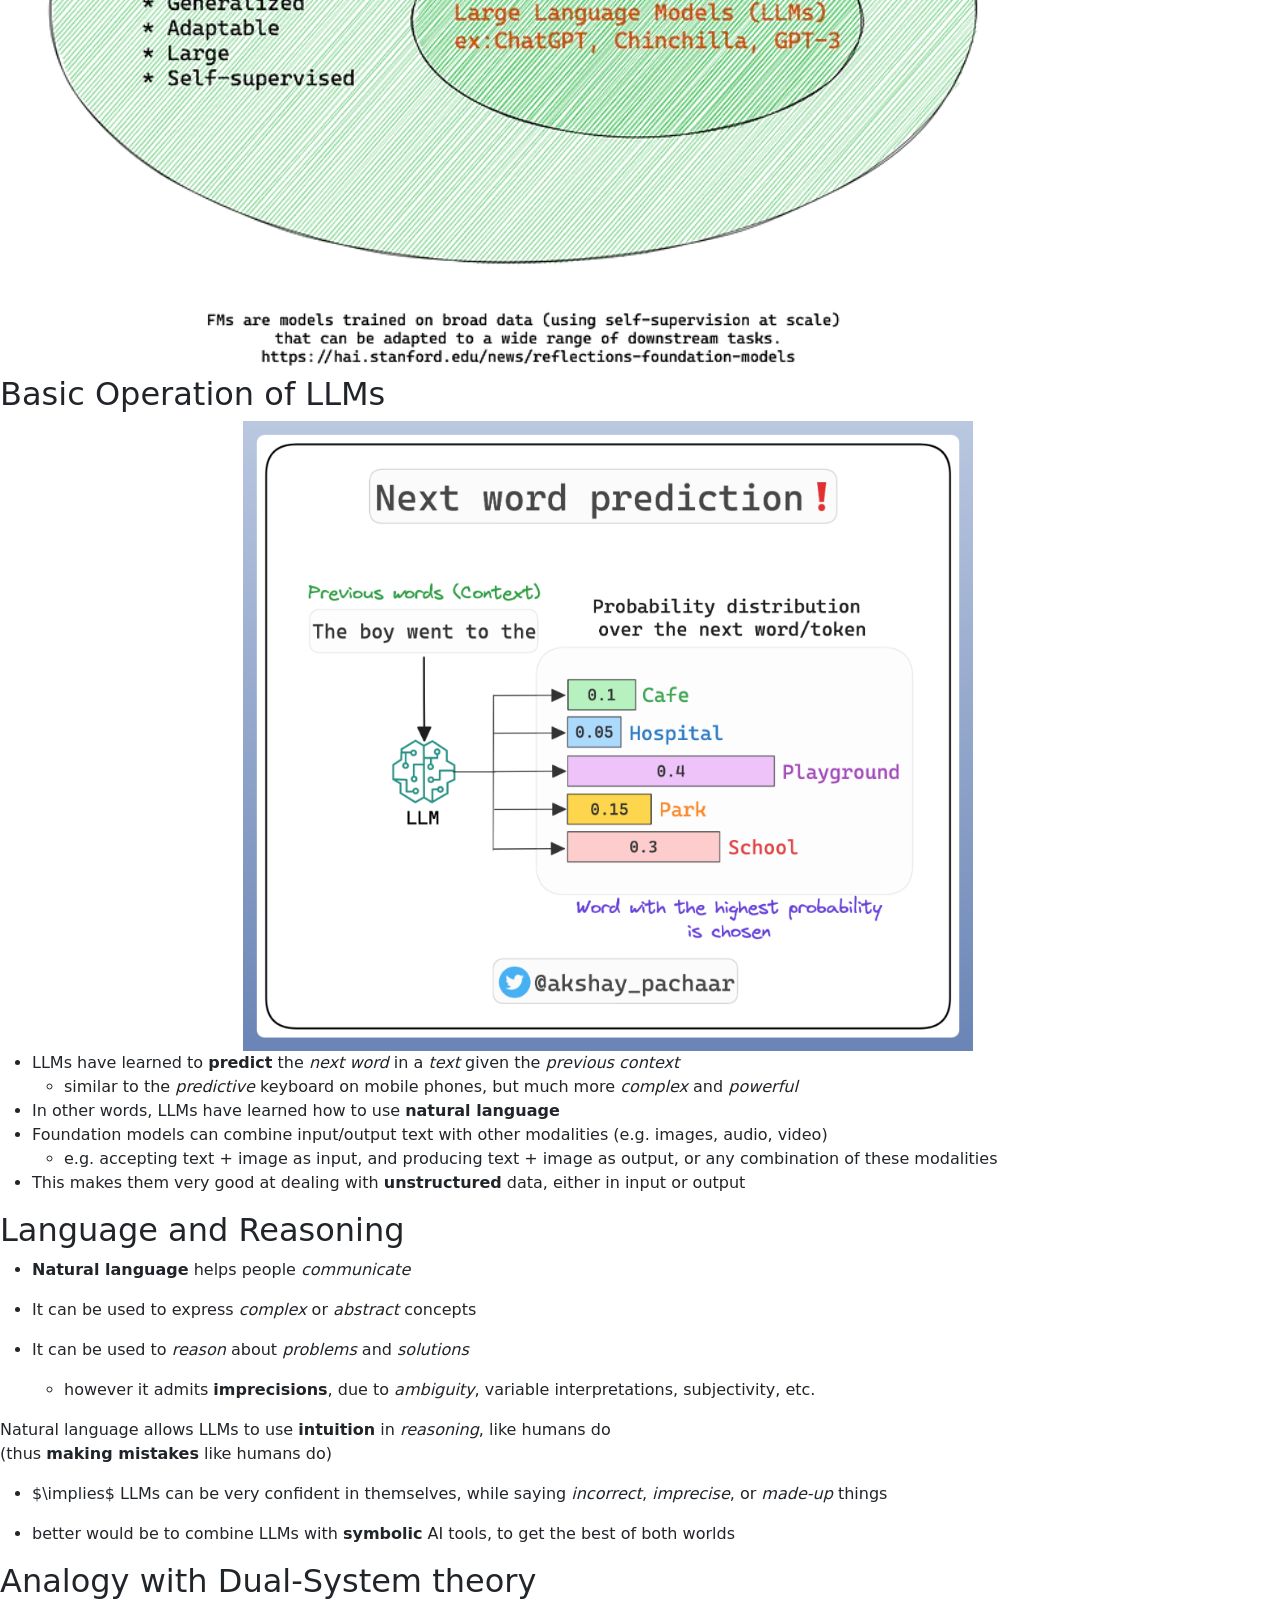
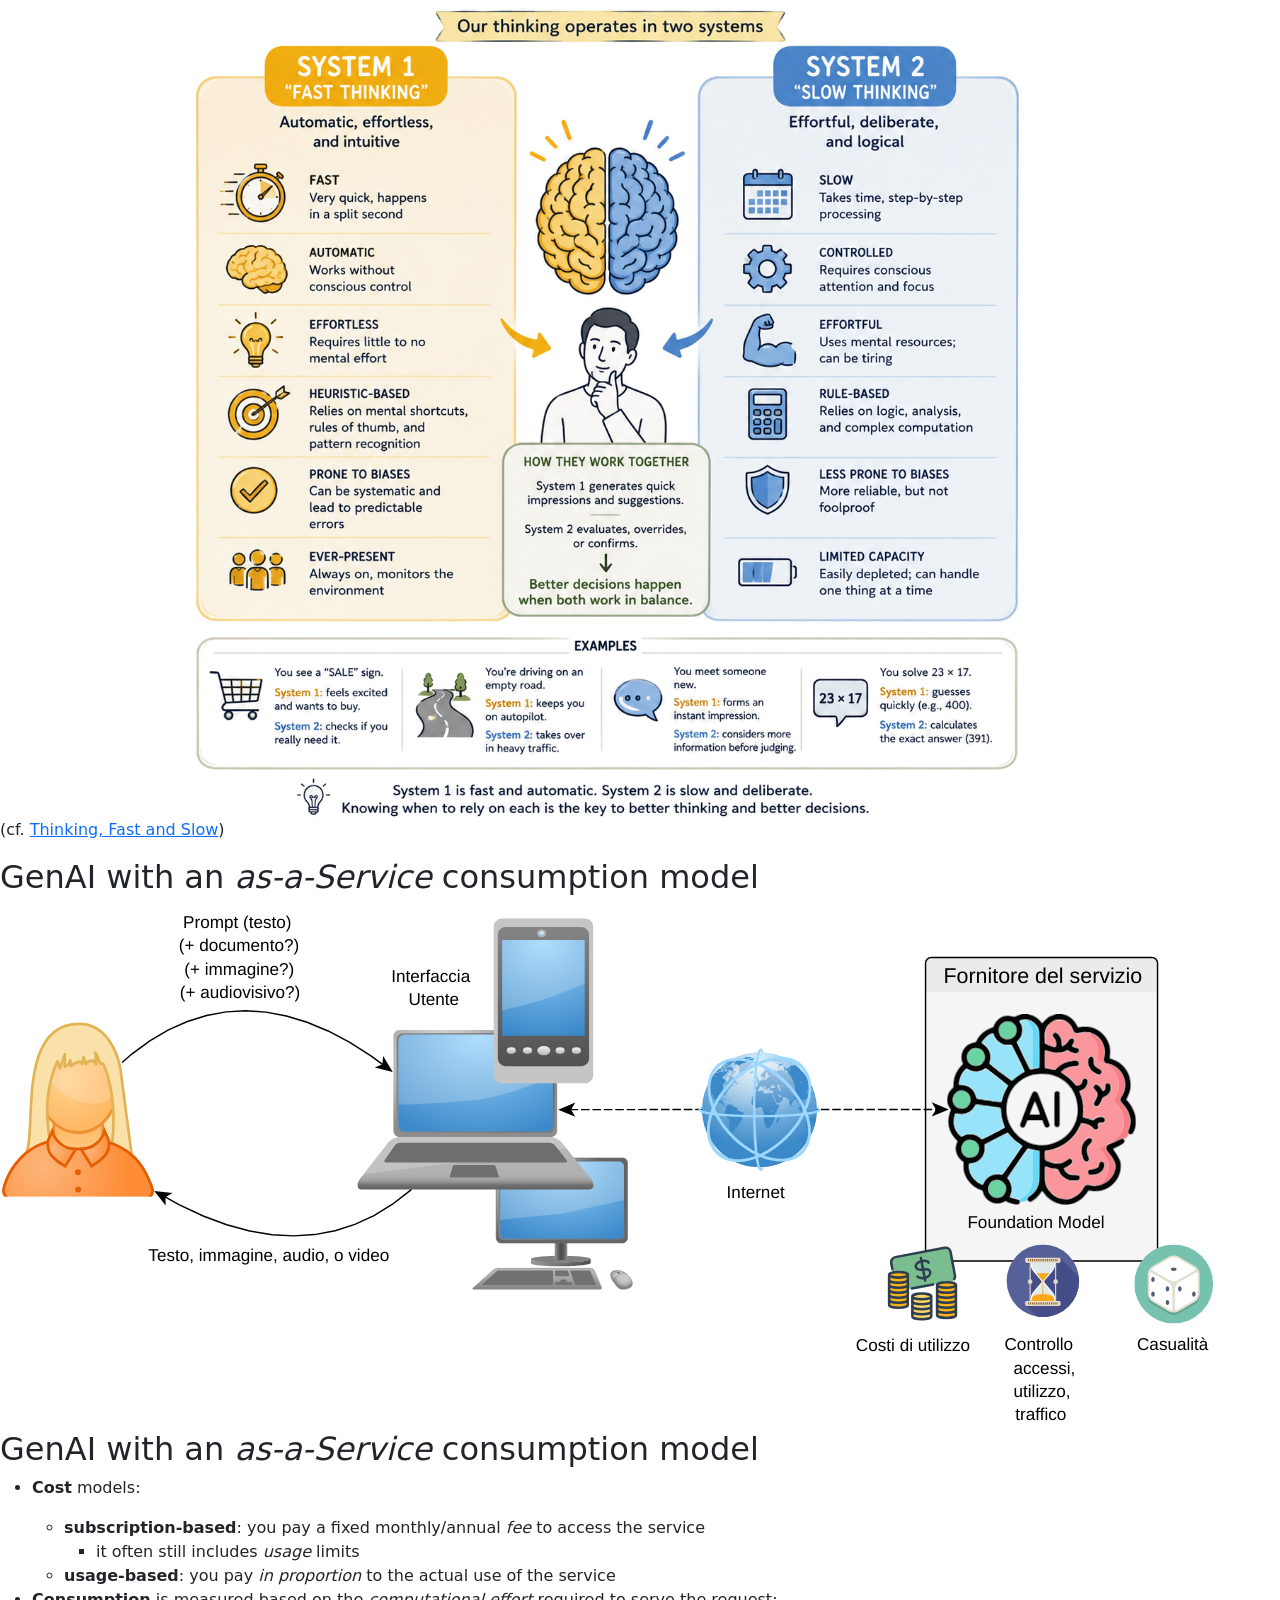
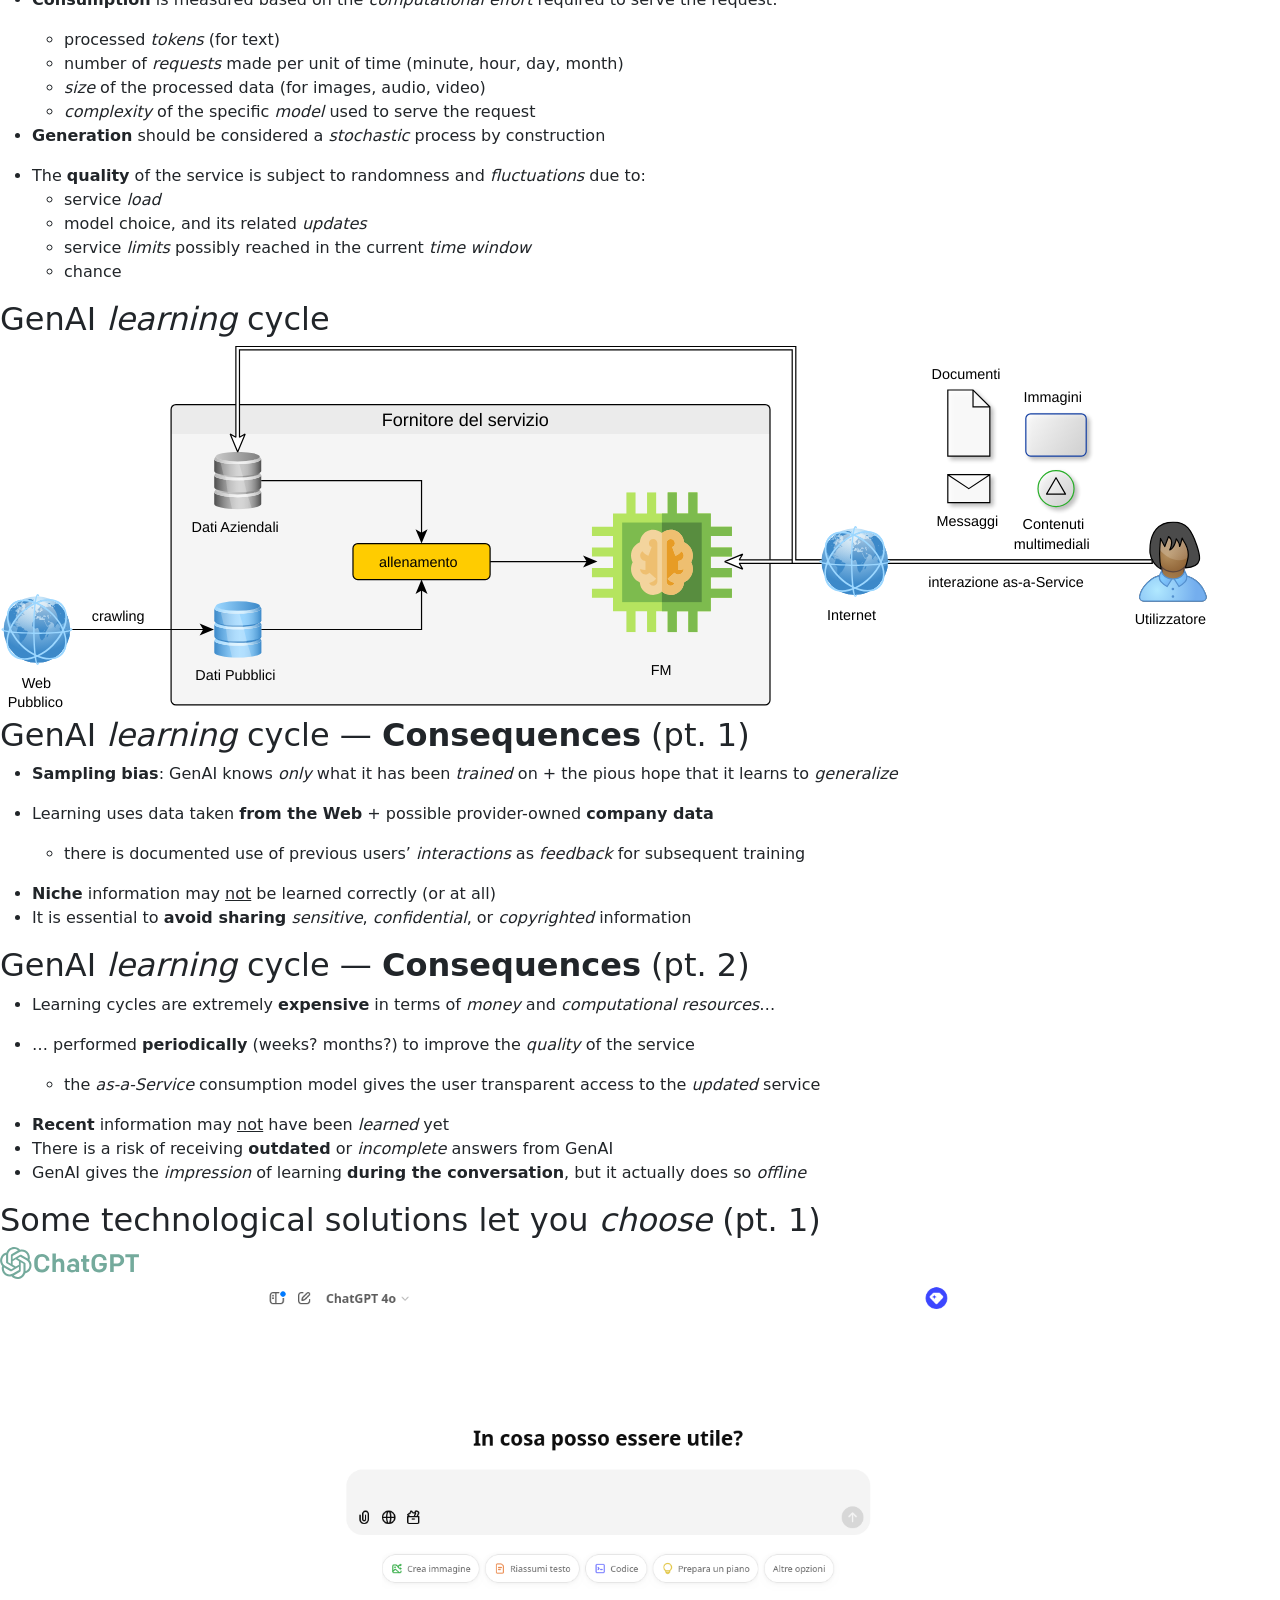
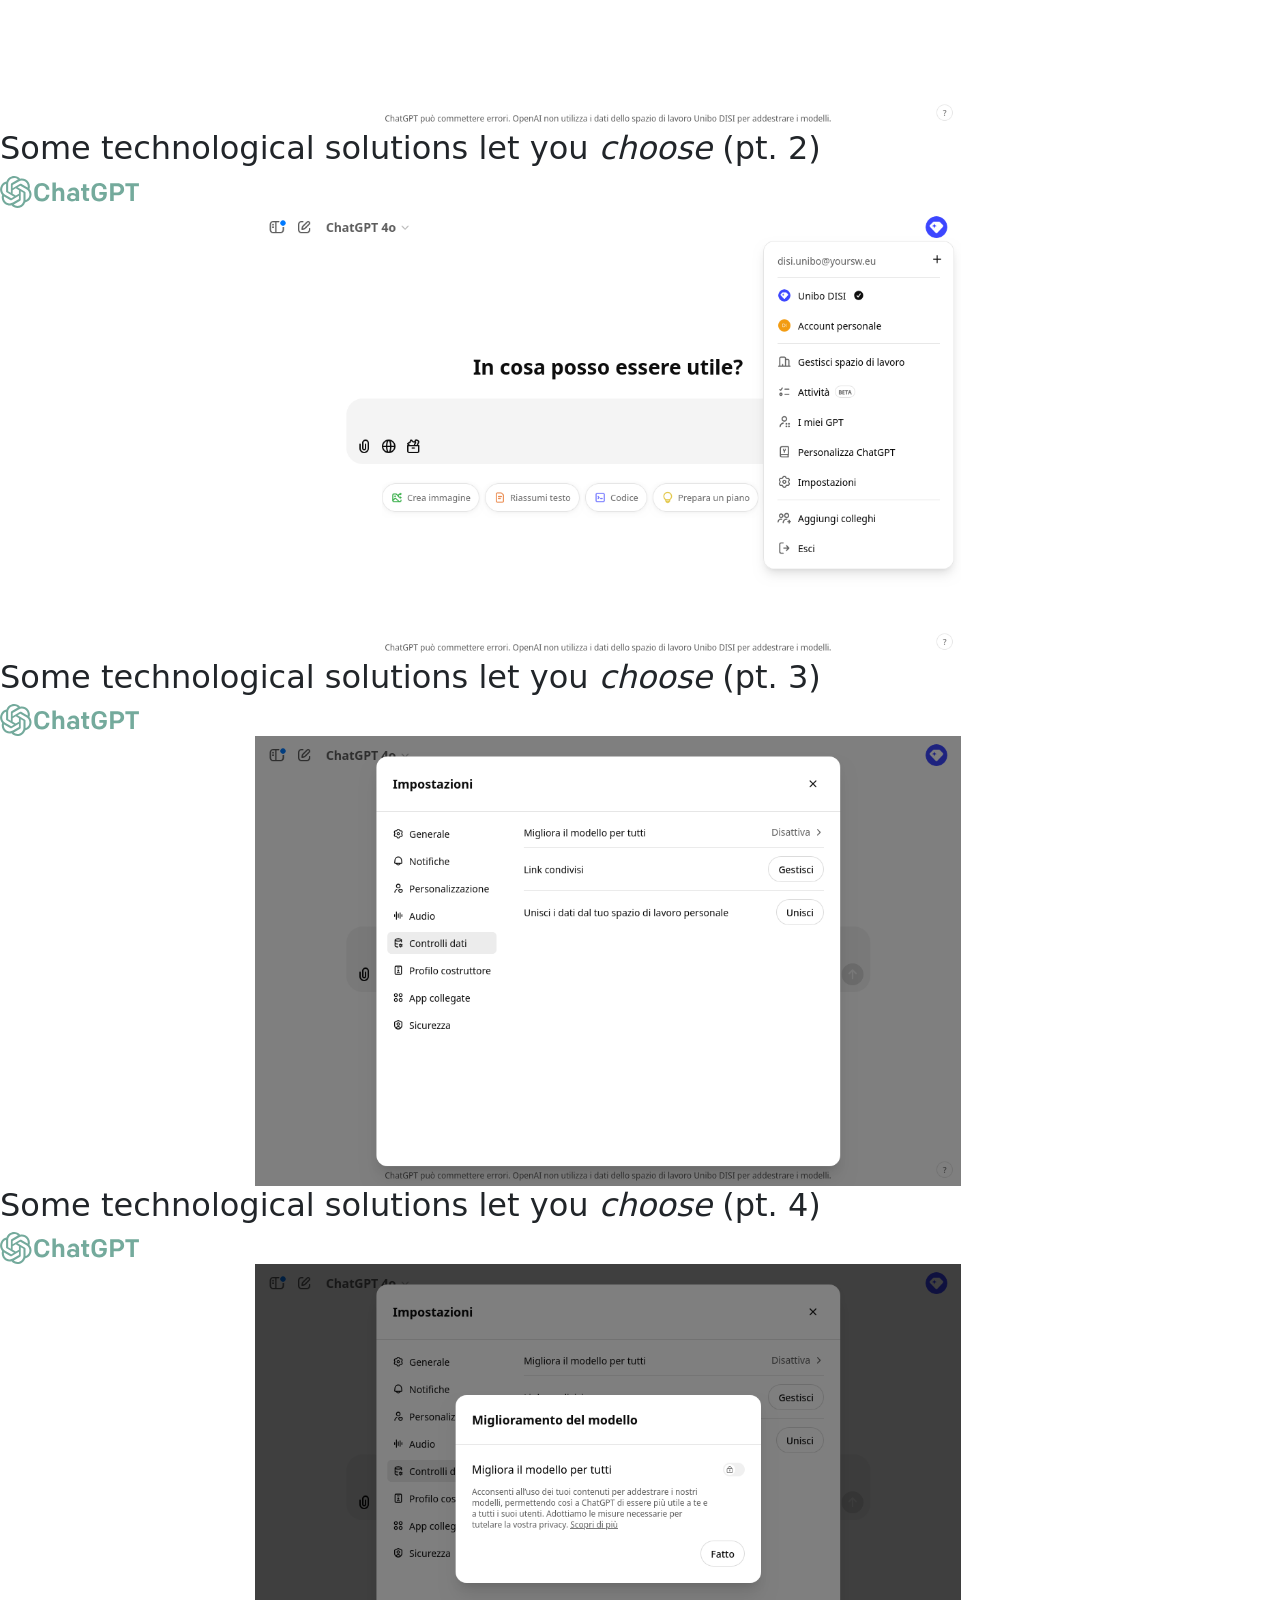
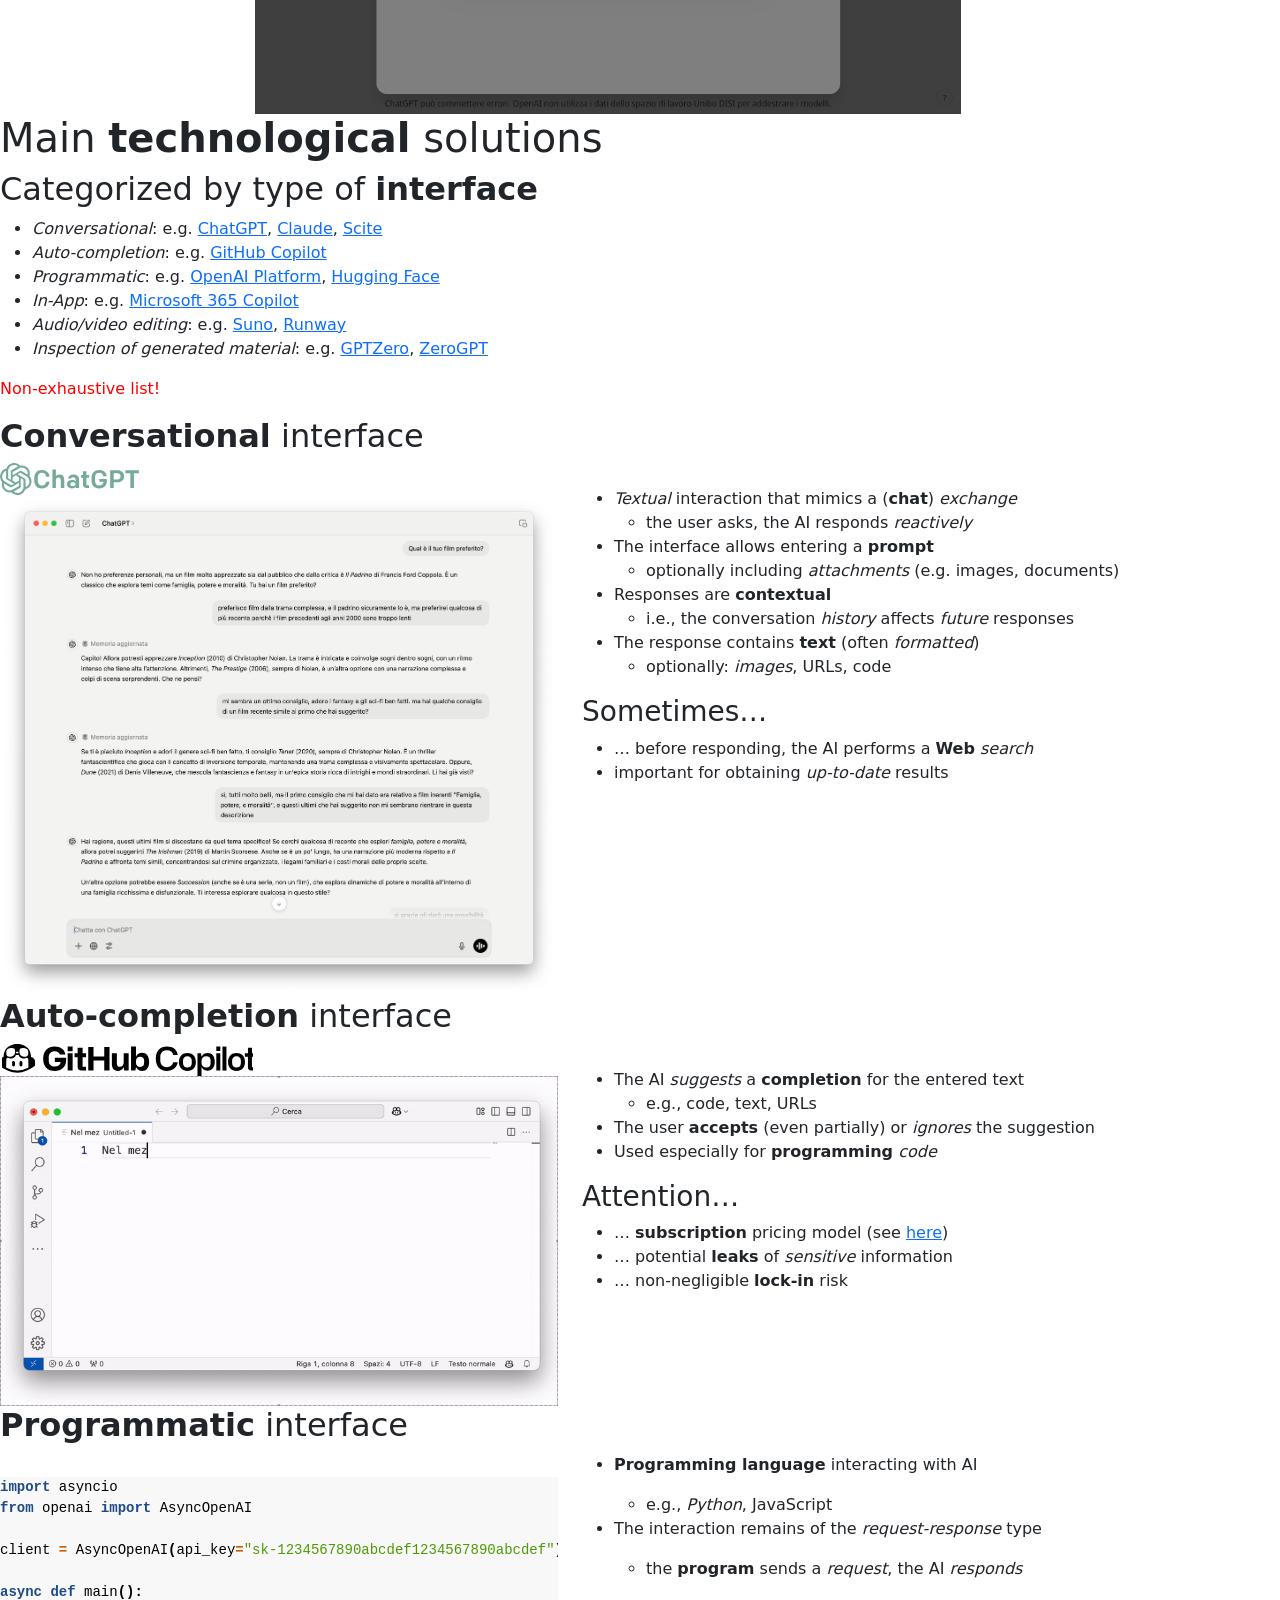
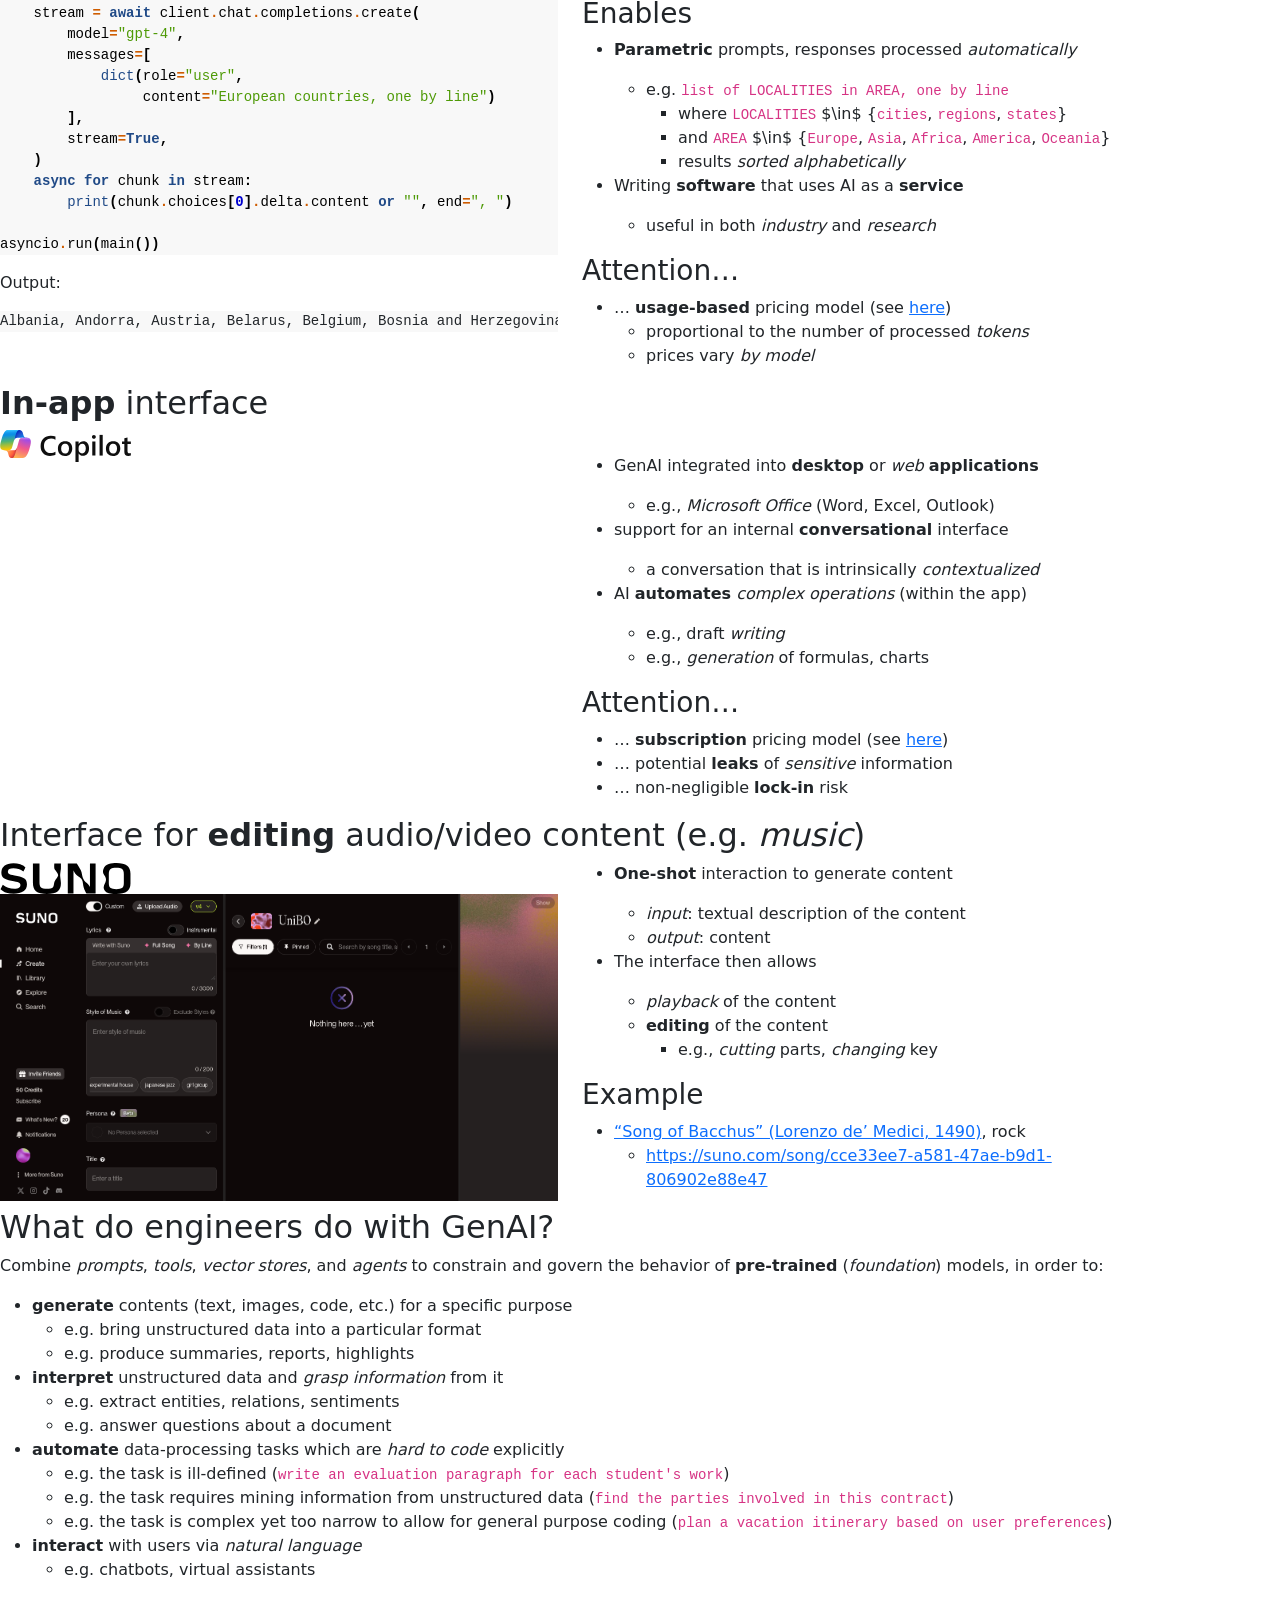
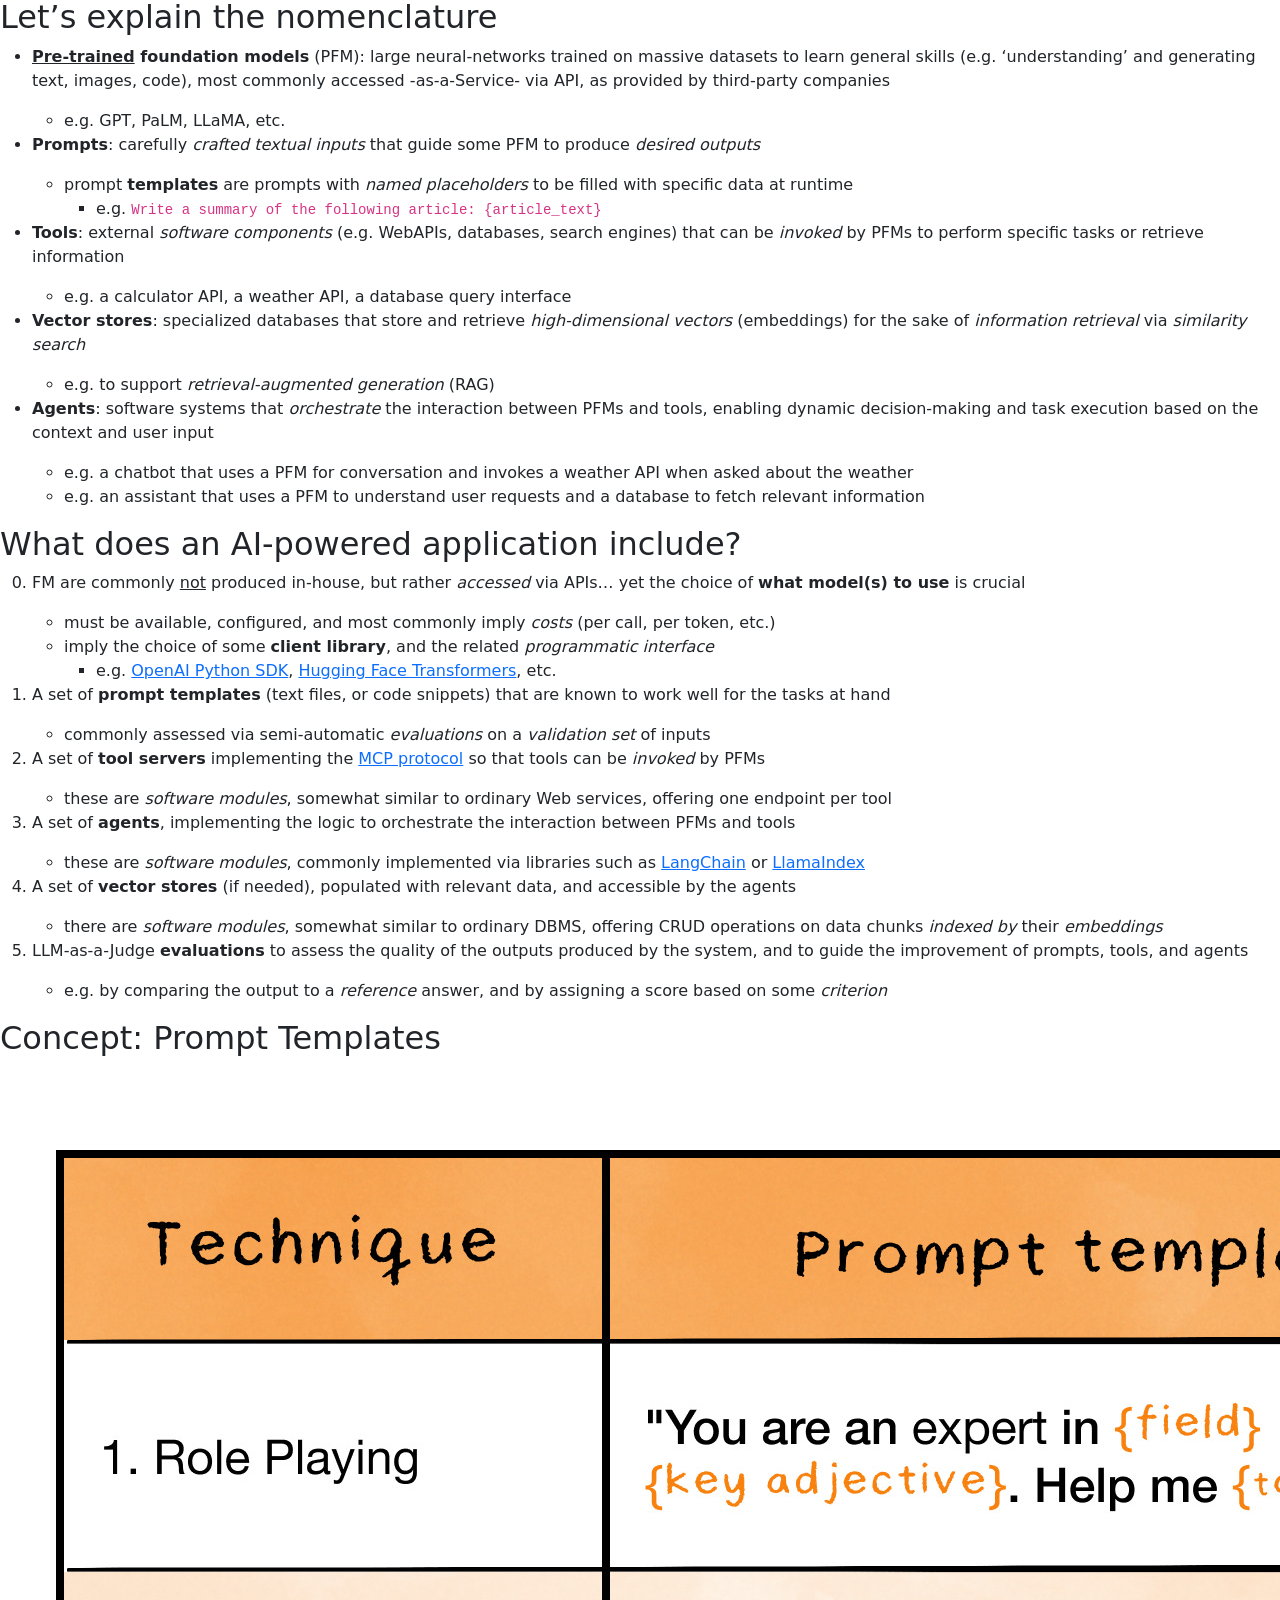
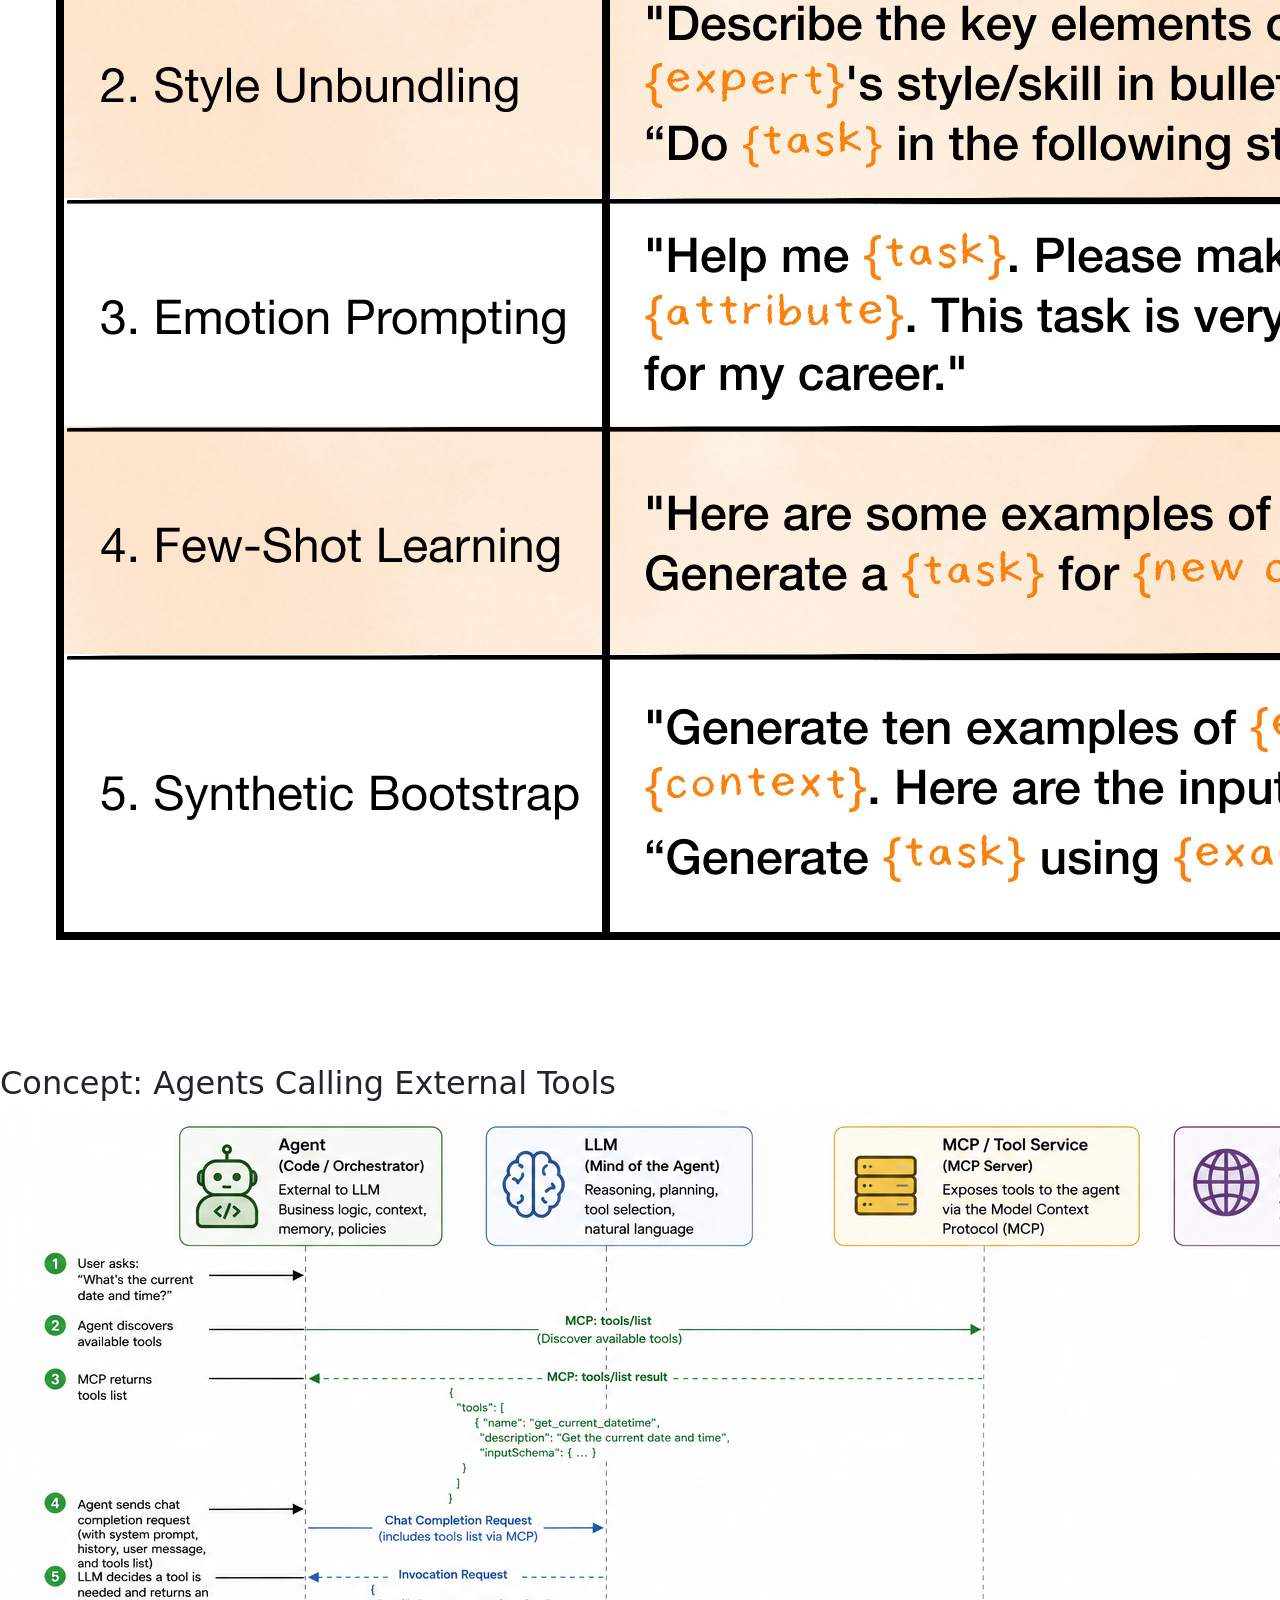
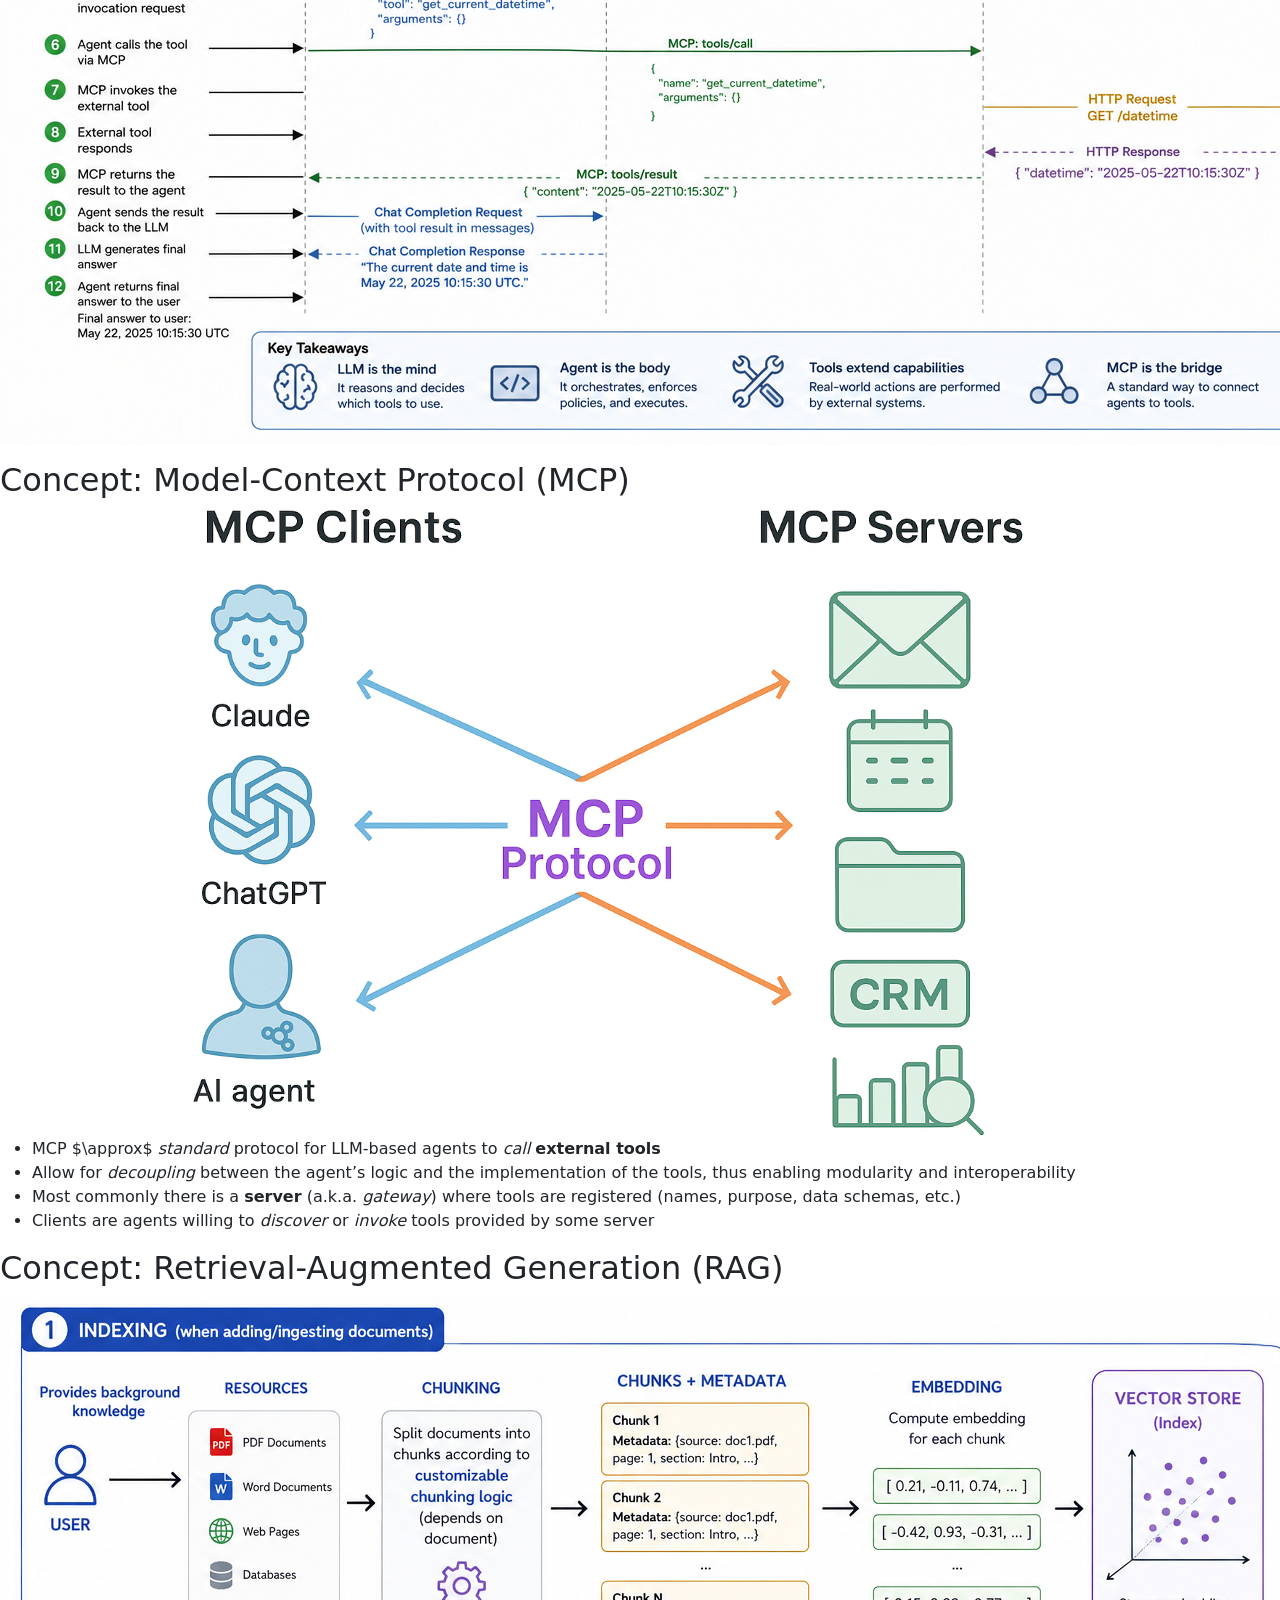
==== commit f99f688f: "Deploying to gh-pages from @ unibo-fc-isi-ise/slides-module2@4707e699b19f7af56e5d500b2e93790200b11fd" ====
--- a/genai/index.html
+++ b/genai/index.html
@@ -31,7 +31,7 @@
 <h3 id="hahahugoshortcode1s2hbhb"><a href="mailto:giovanni.ciatto@unibo.it">Giovanni Ciatto</a></h3>
 <br>
 <br>
-<p>Compiled on: 2026-10-26
+<p>Compiled on: 2026-10-28
  — <a href="?print-pdf&amp;pdfSeparateFragments=false"><i class="fa fa-print" aria-hidden="true"></i> printable version</a></p>
 <p><a href="../#/toc"><i class="fa fa-undo" aria-hidden="true"></i> back to ToC</a></p>
 </section>
@@ -770,7 +770,7 @@
 </section><section>
 <h1 id="lecture-is-over">Lecture is Over</h1>
 <br>
-<p>Compiled on: 2026-10-26
+<p>Compiled on: 2026-10-28
  — <a href="?print-pdf&amp;pdfSeparateFragments=false"><i class="fa fa-print" aria-hidden="true"></i> printable version</a></p>
 <p><a href="../#/toc"><i class="fa fa-undo" aria-hidden="true"></i> back to ToC</a></p>
 </section>
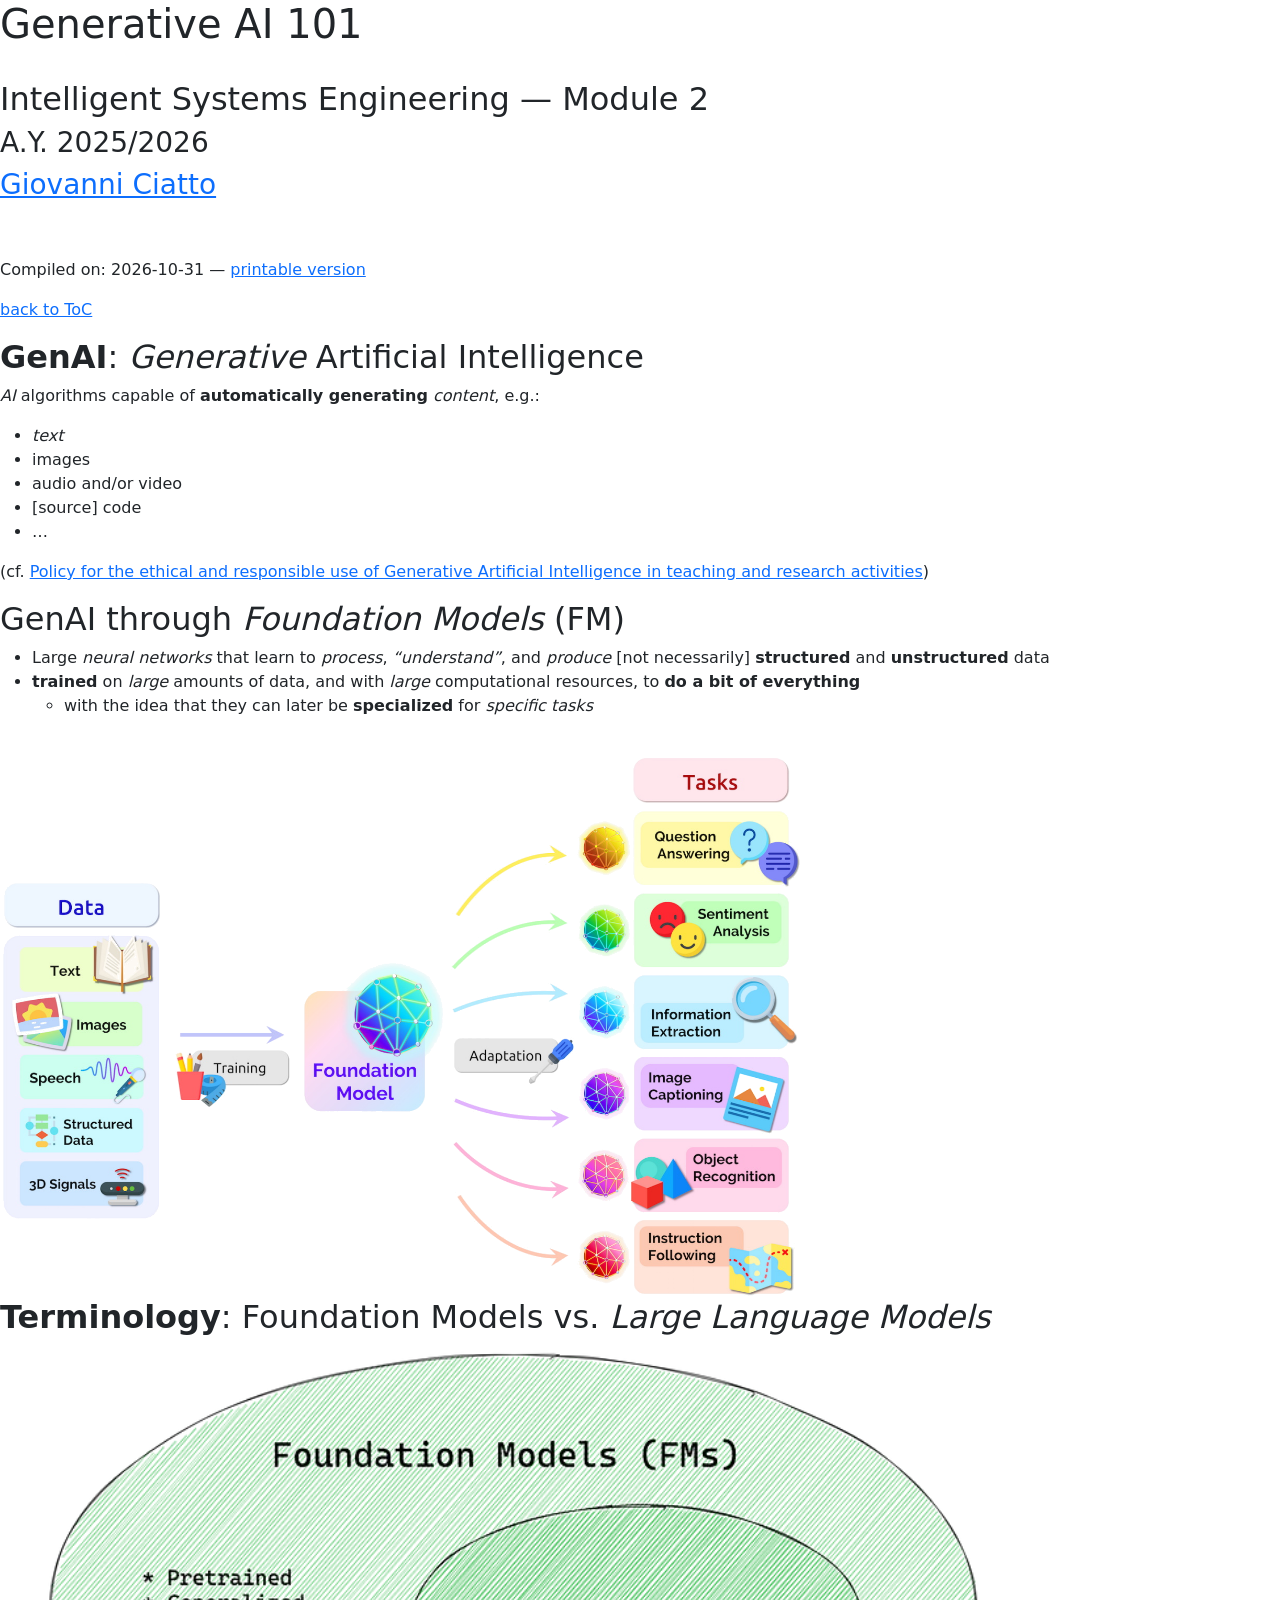
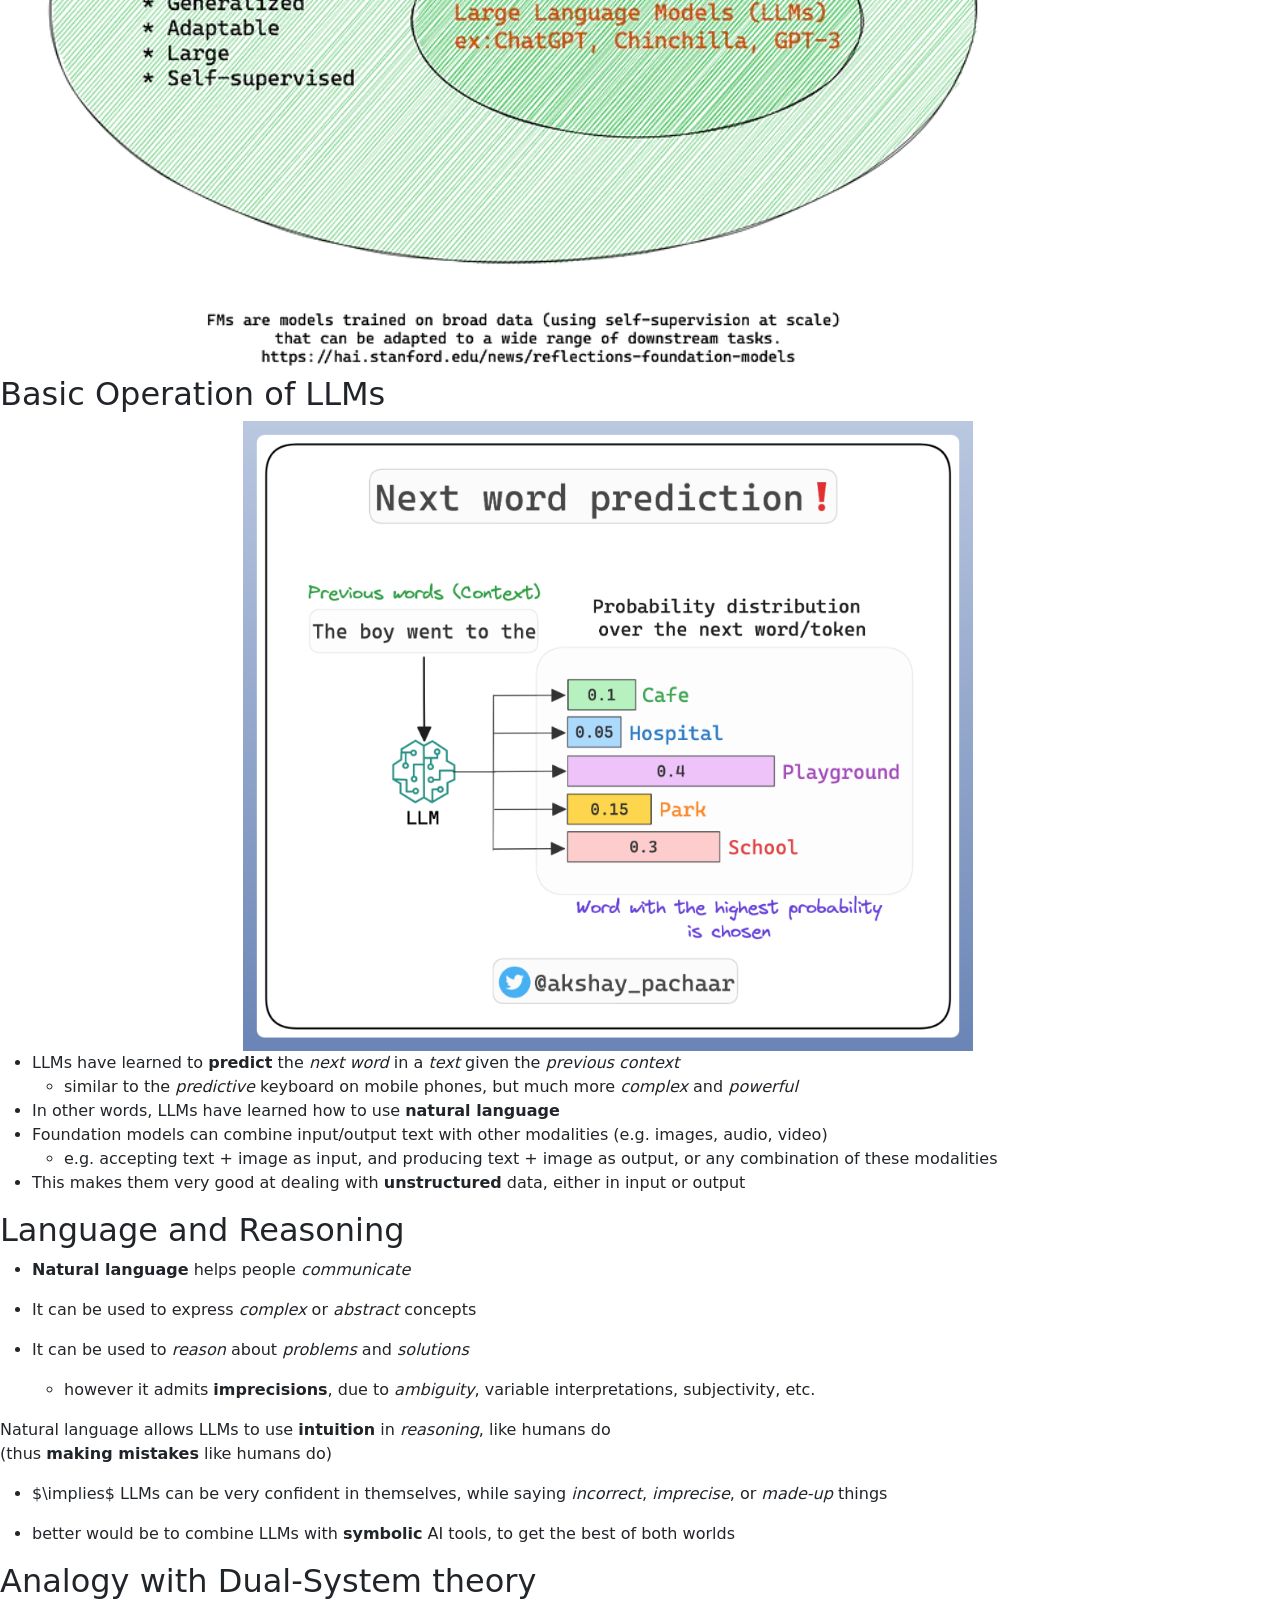
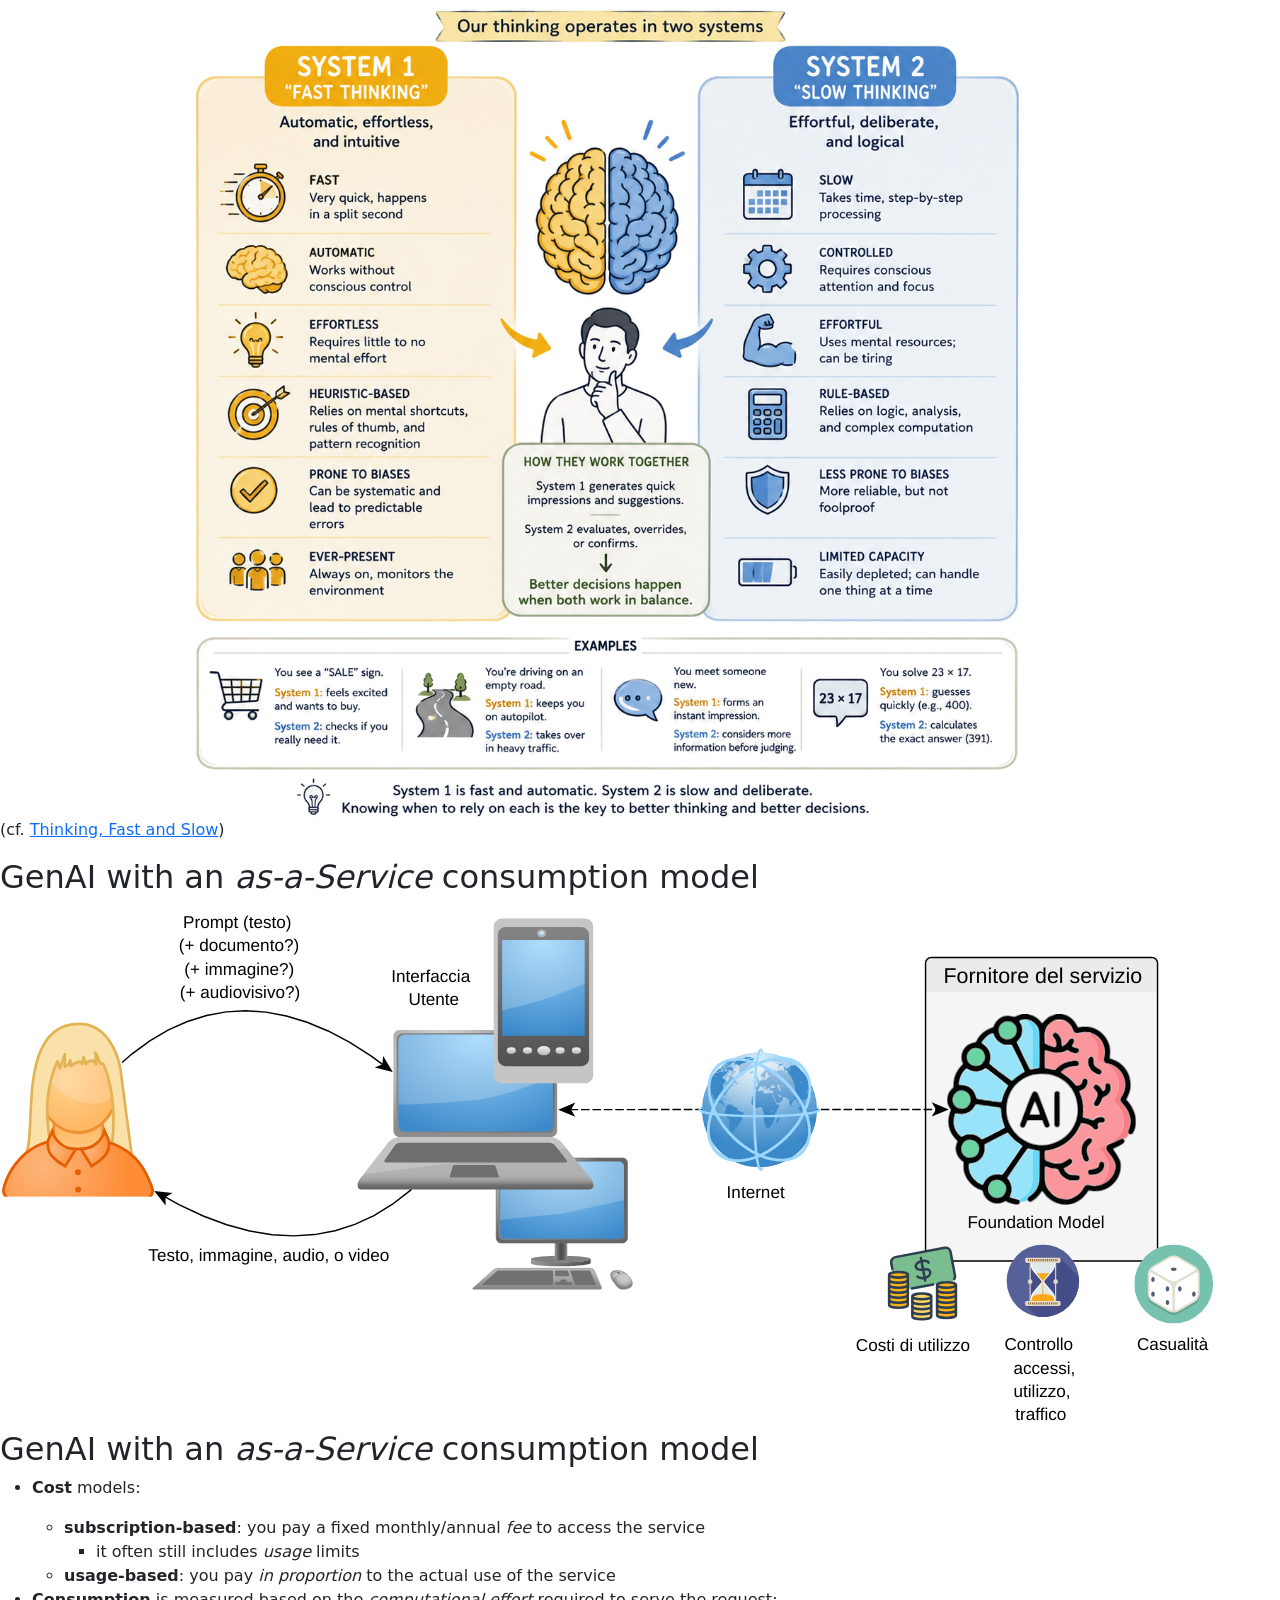
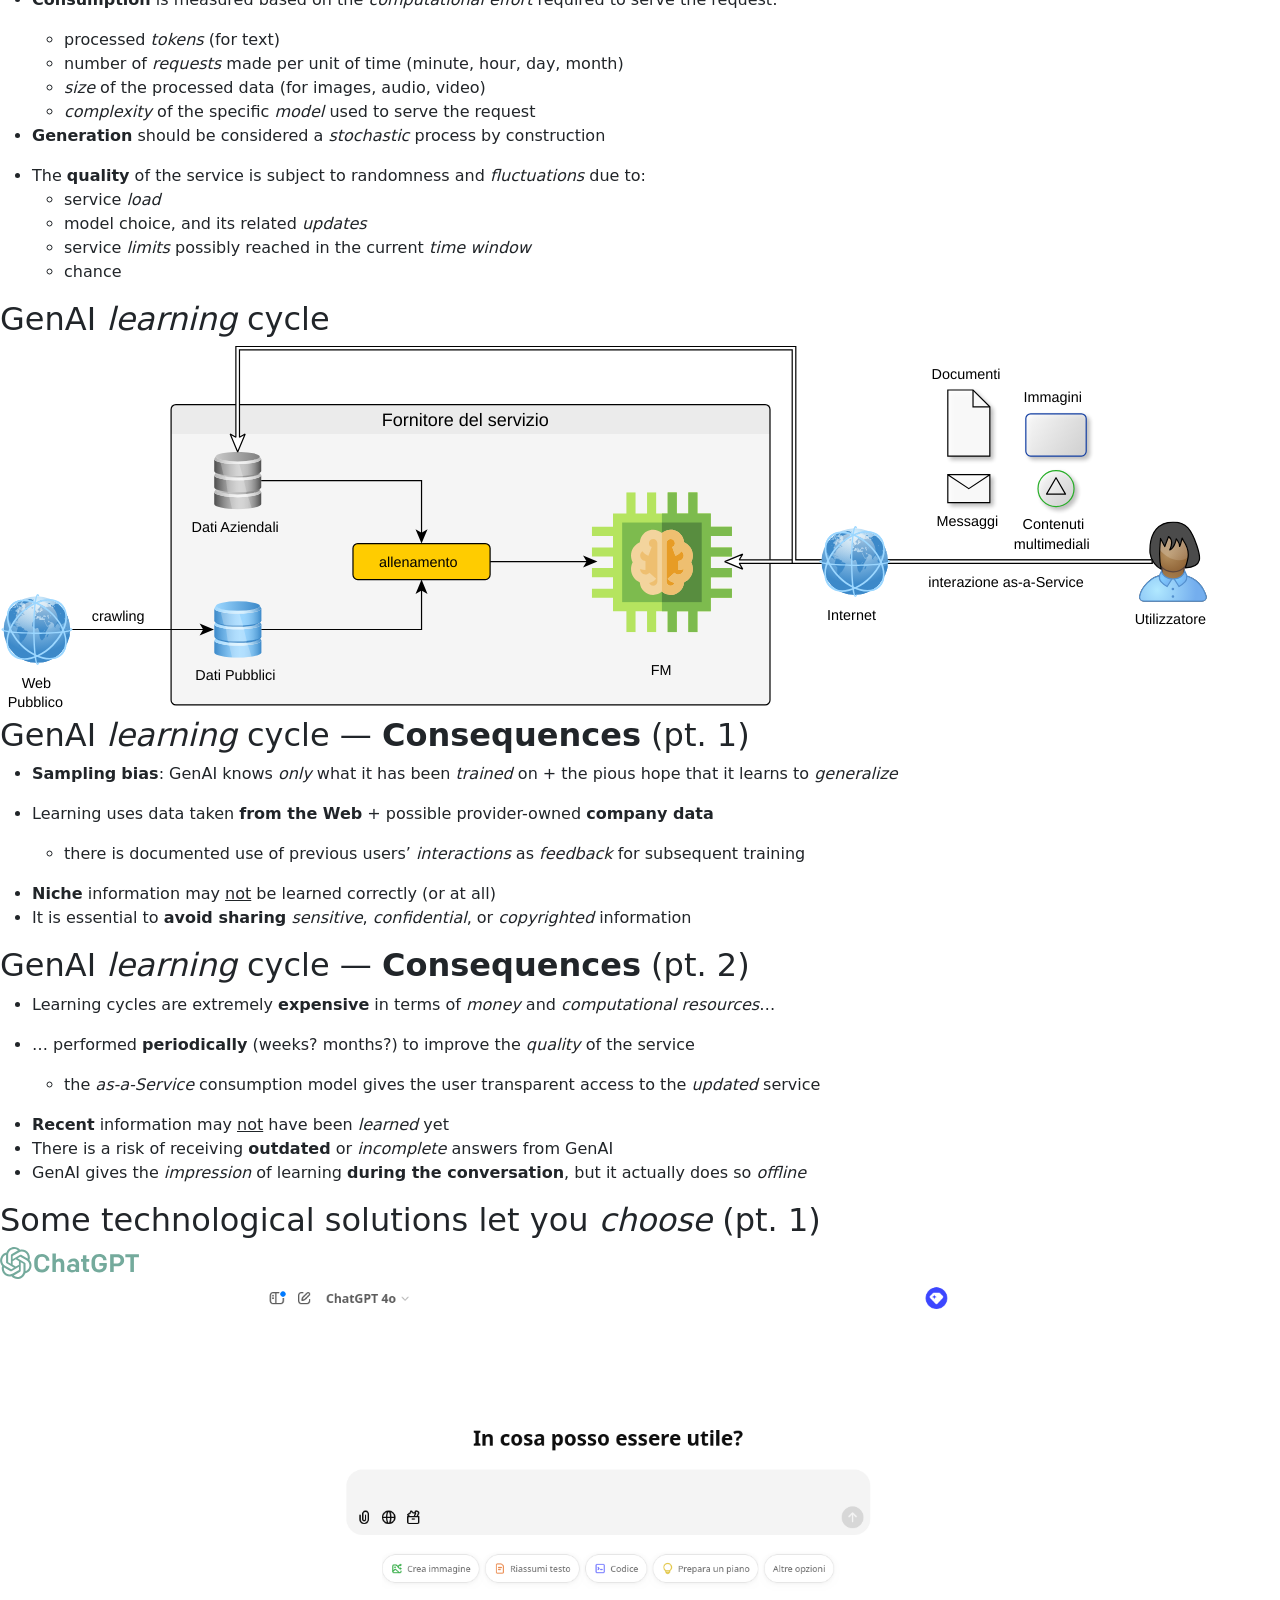
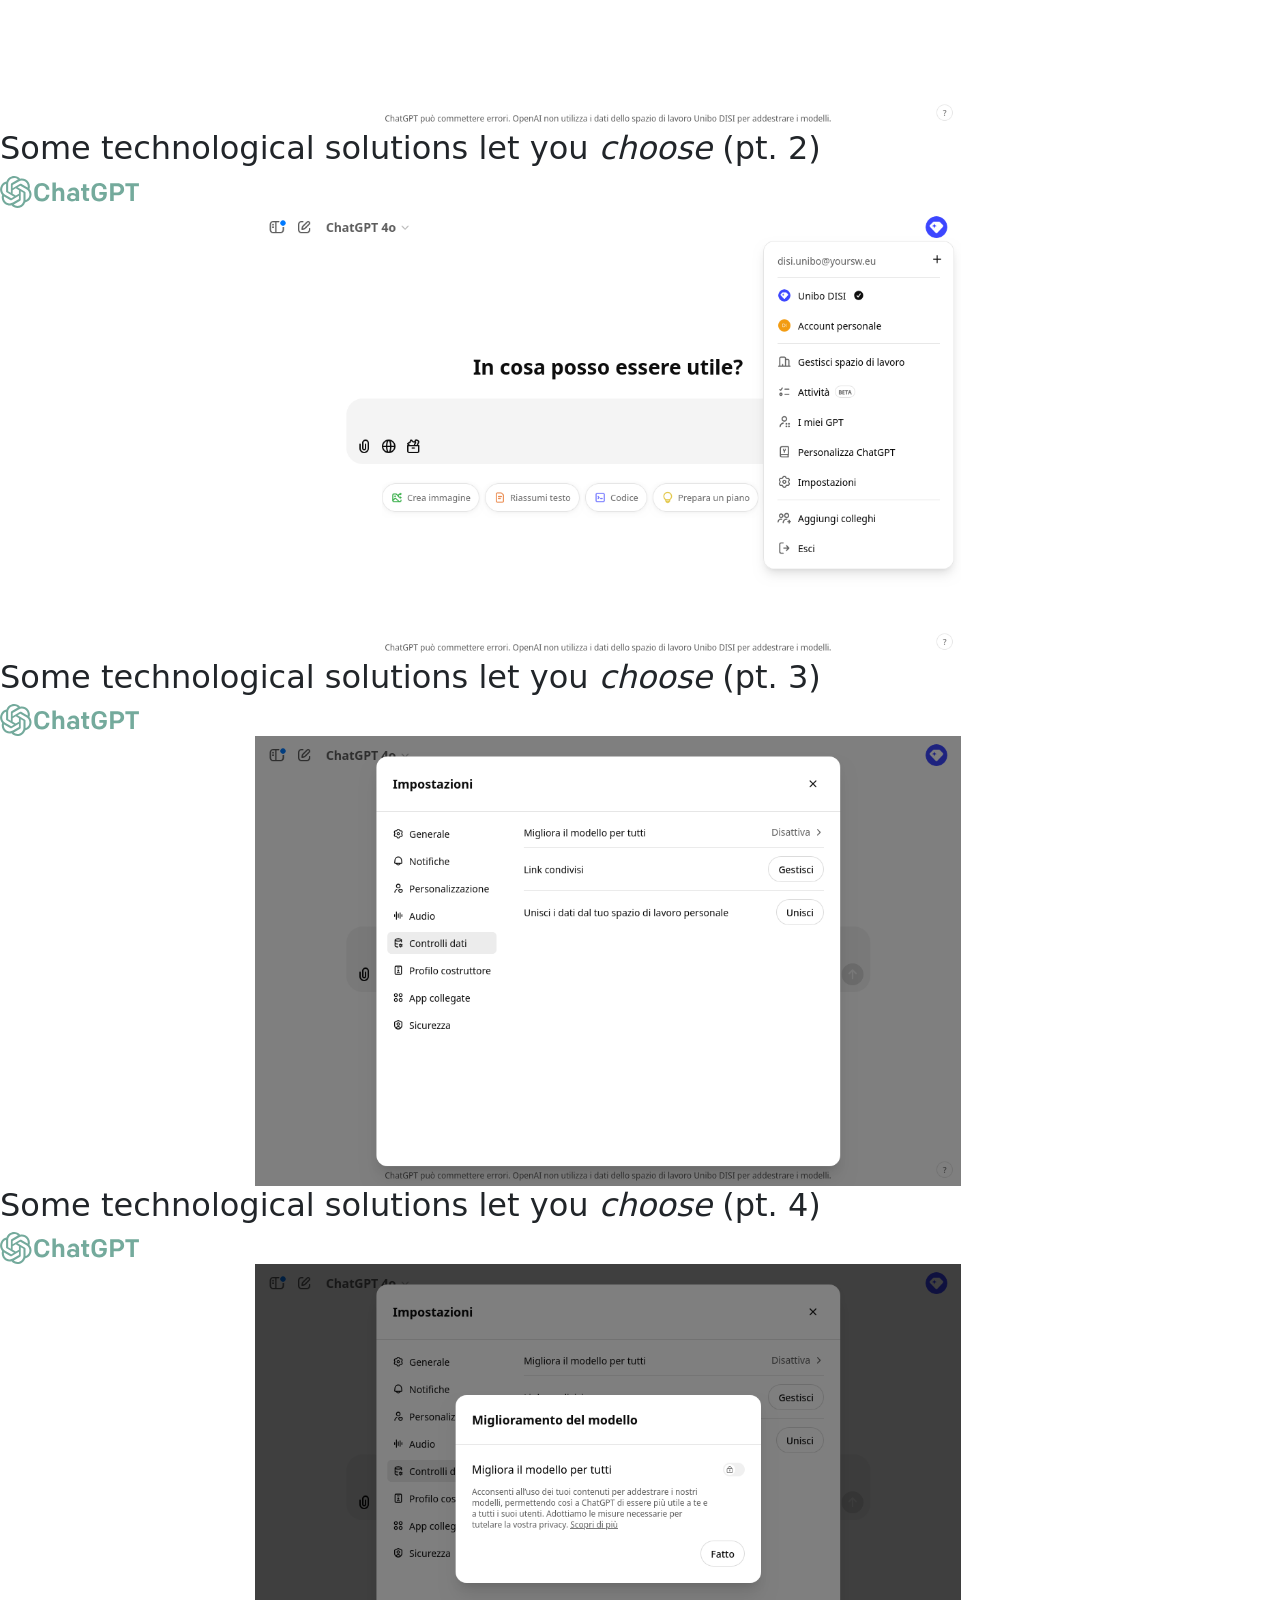
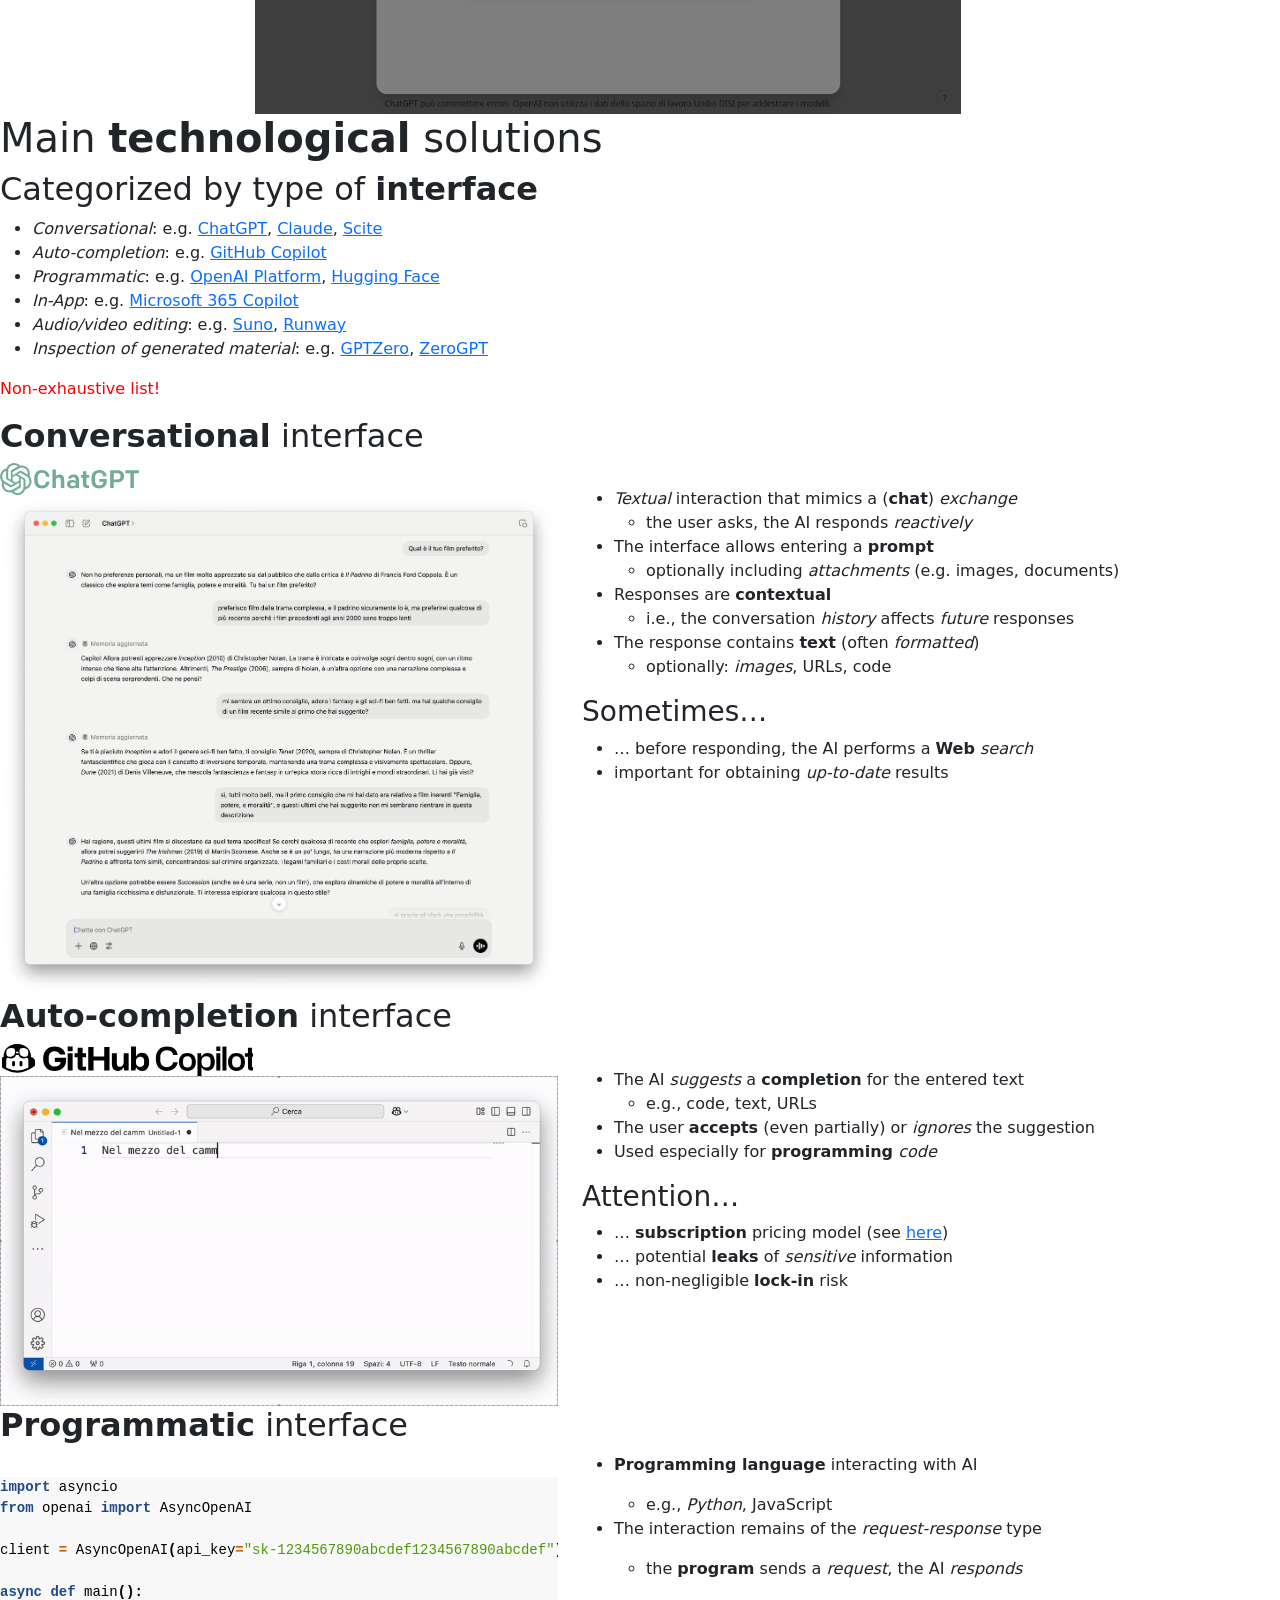
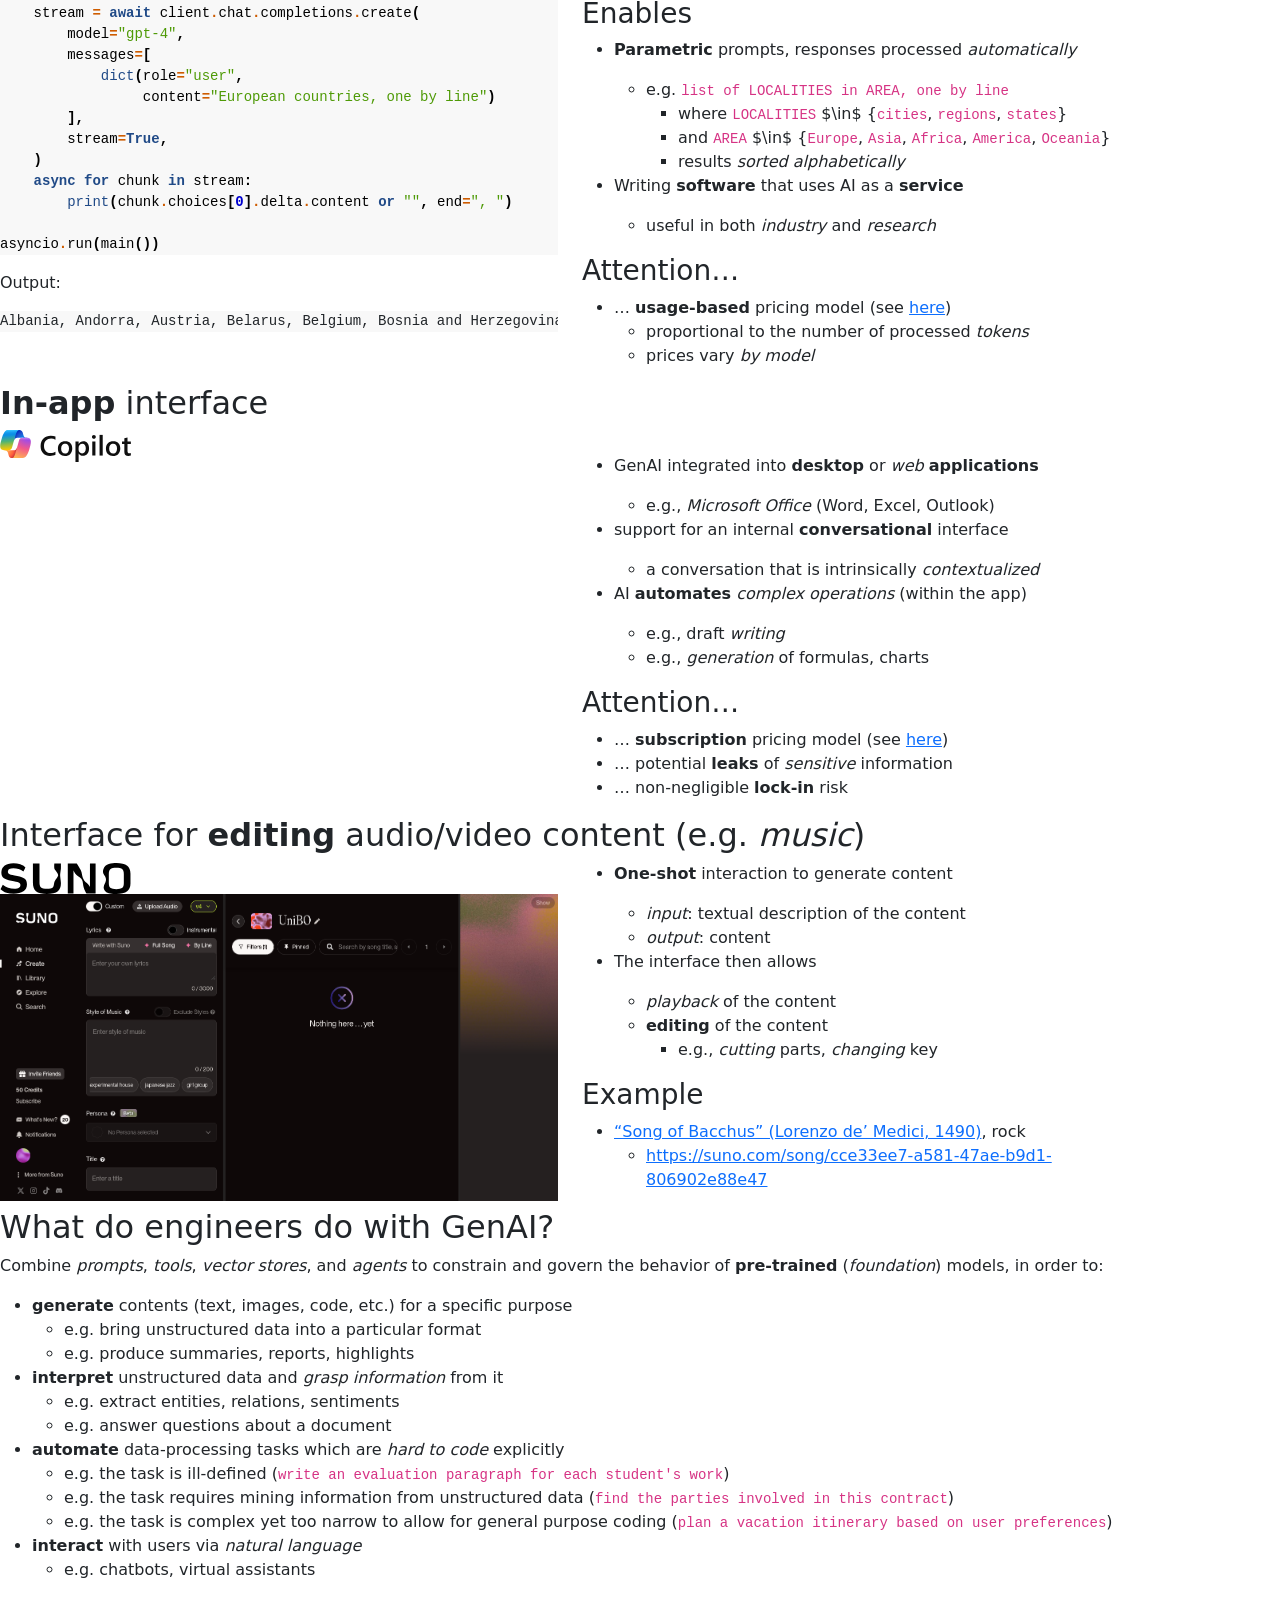
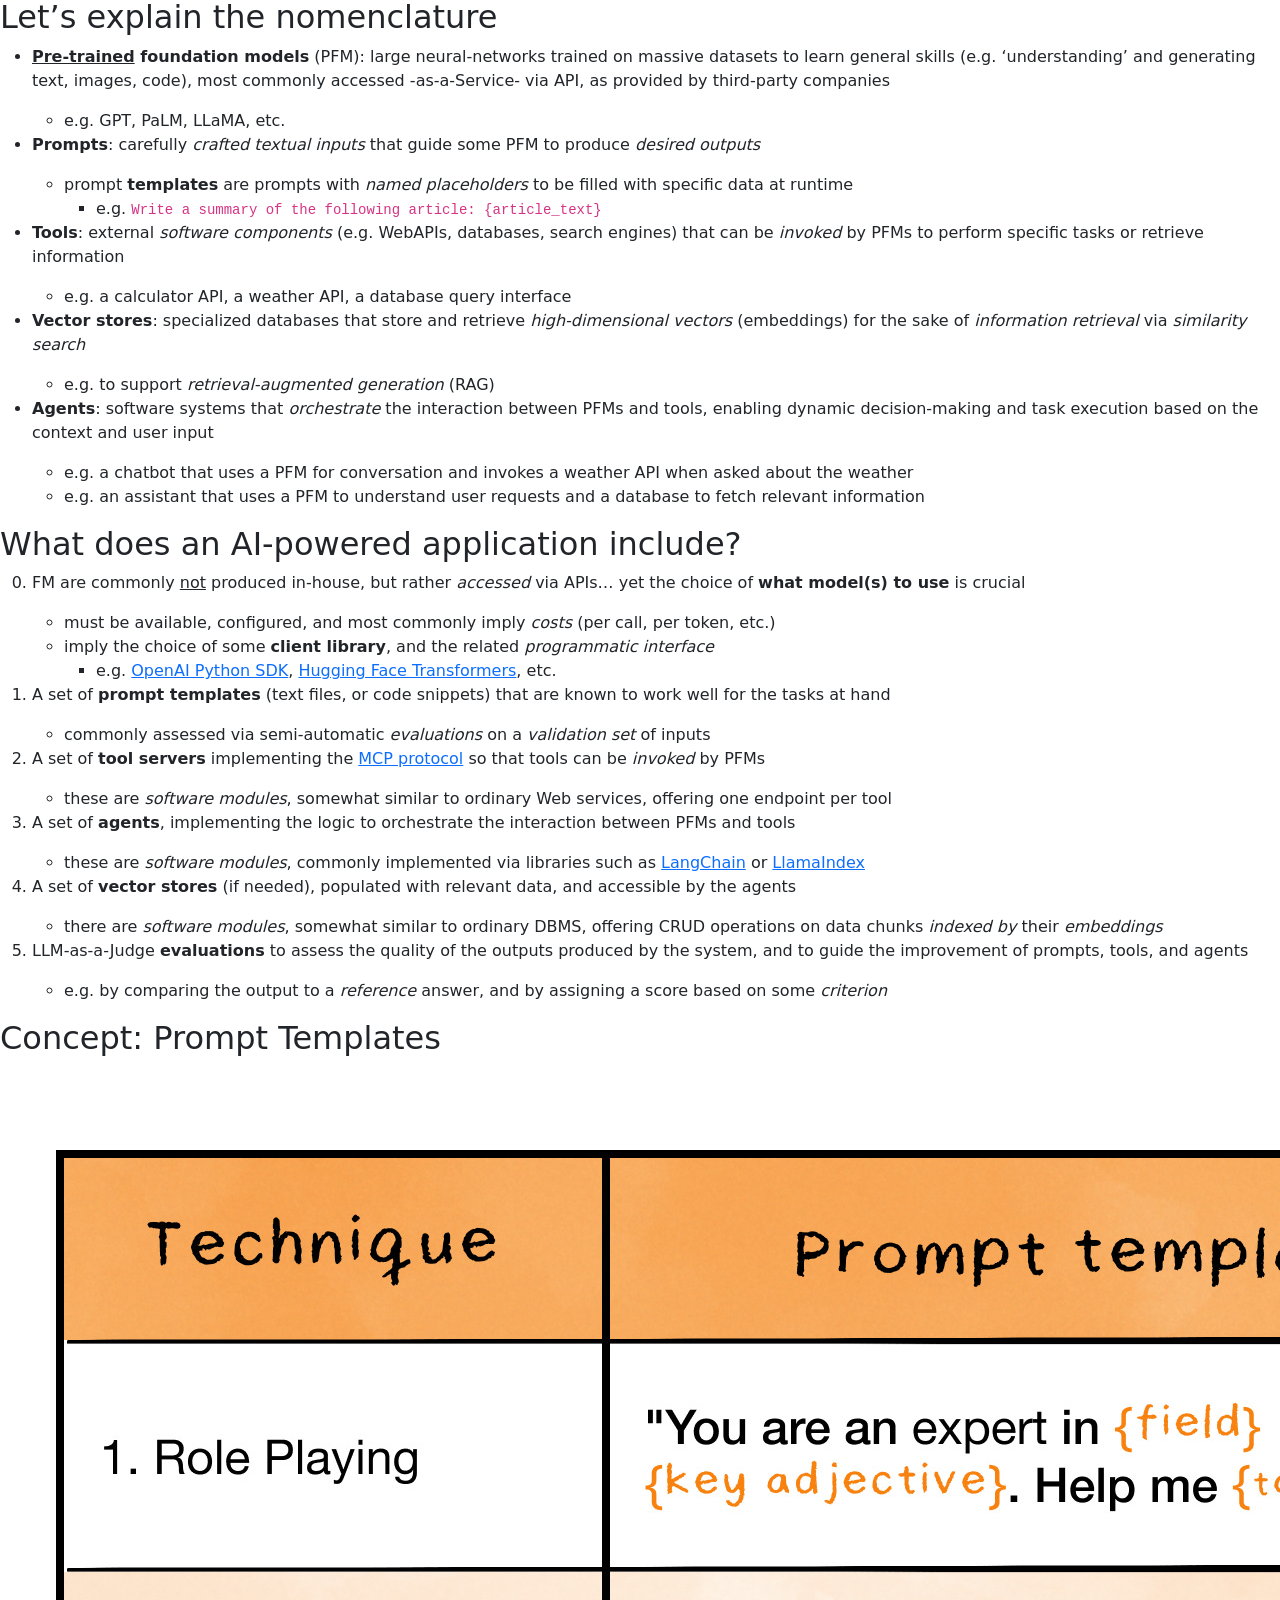
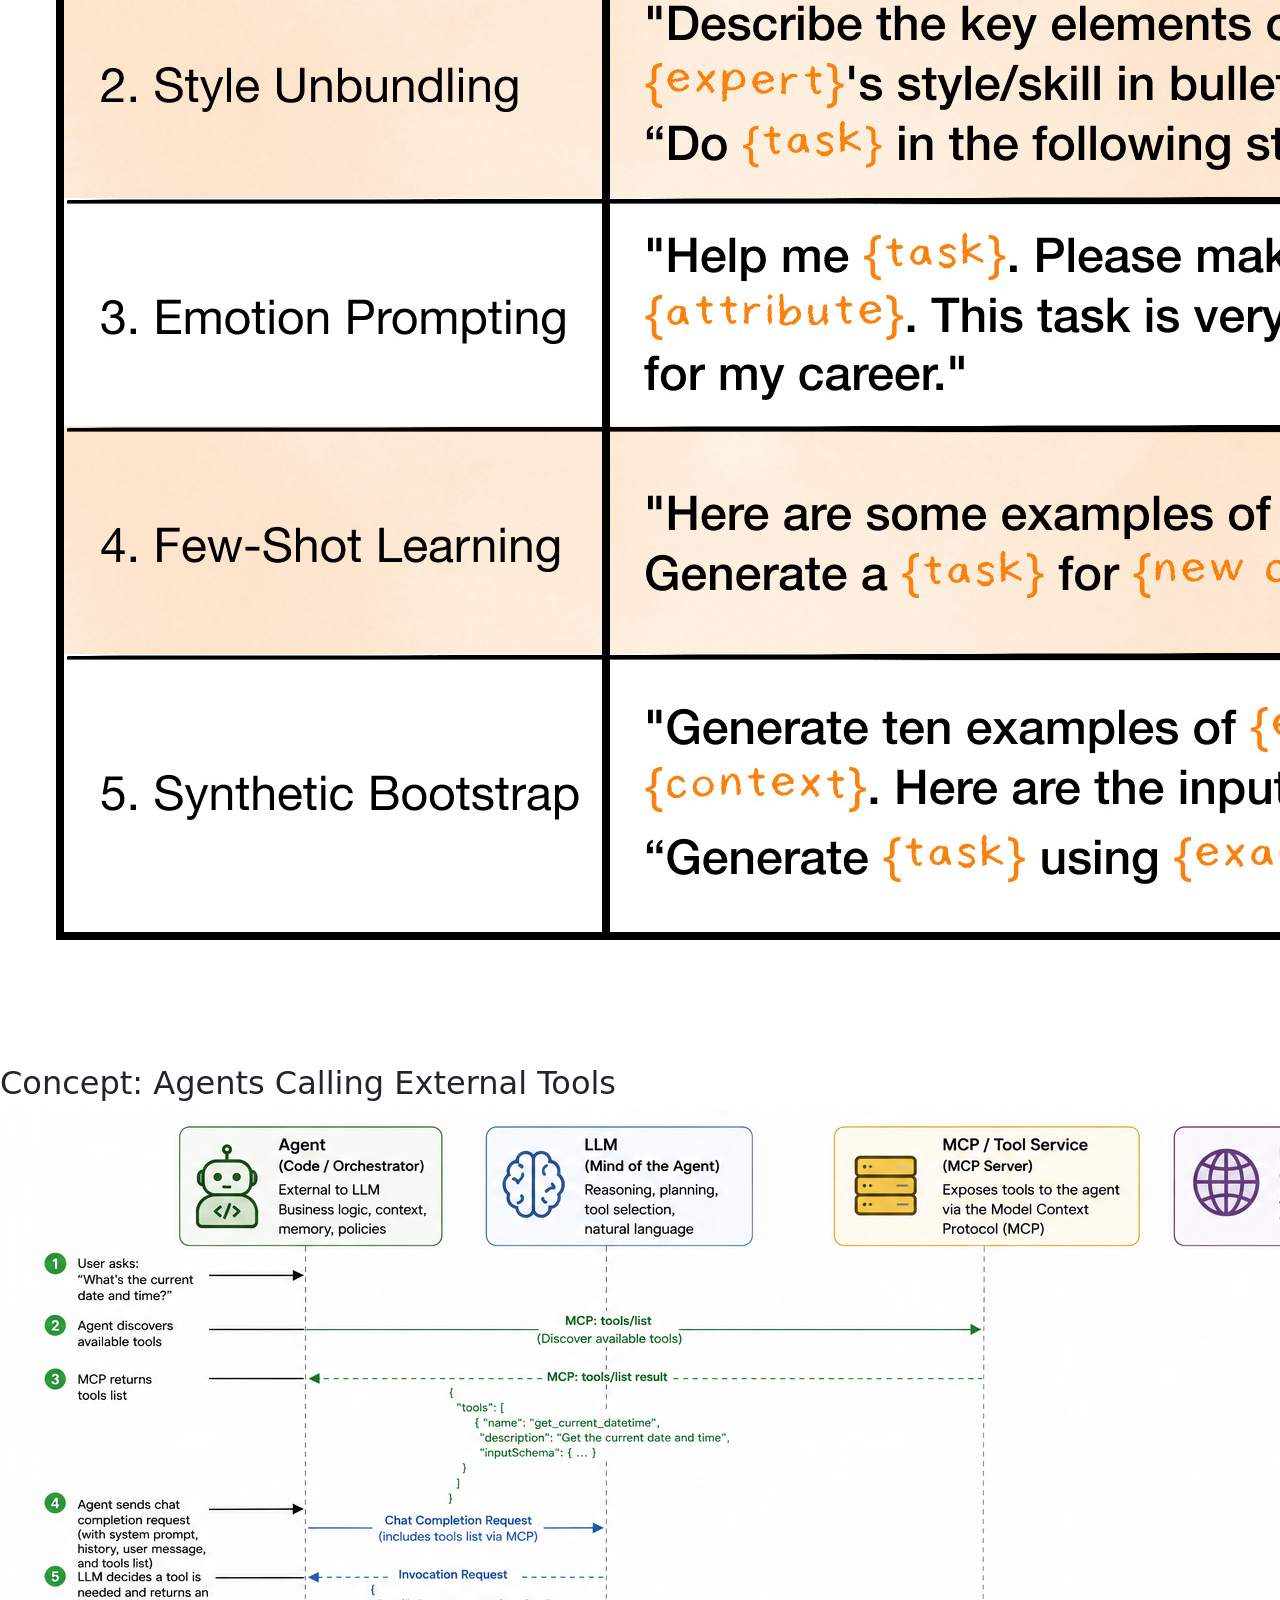
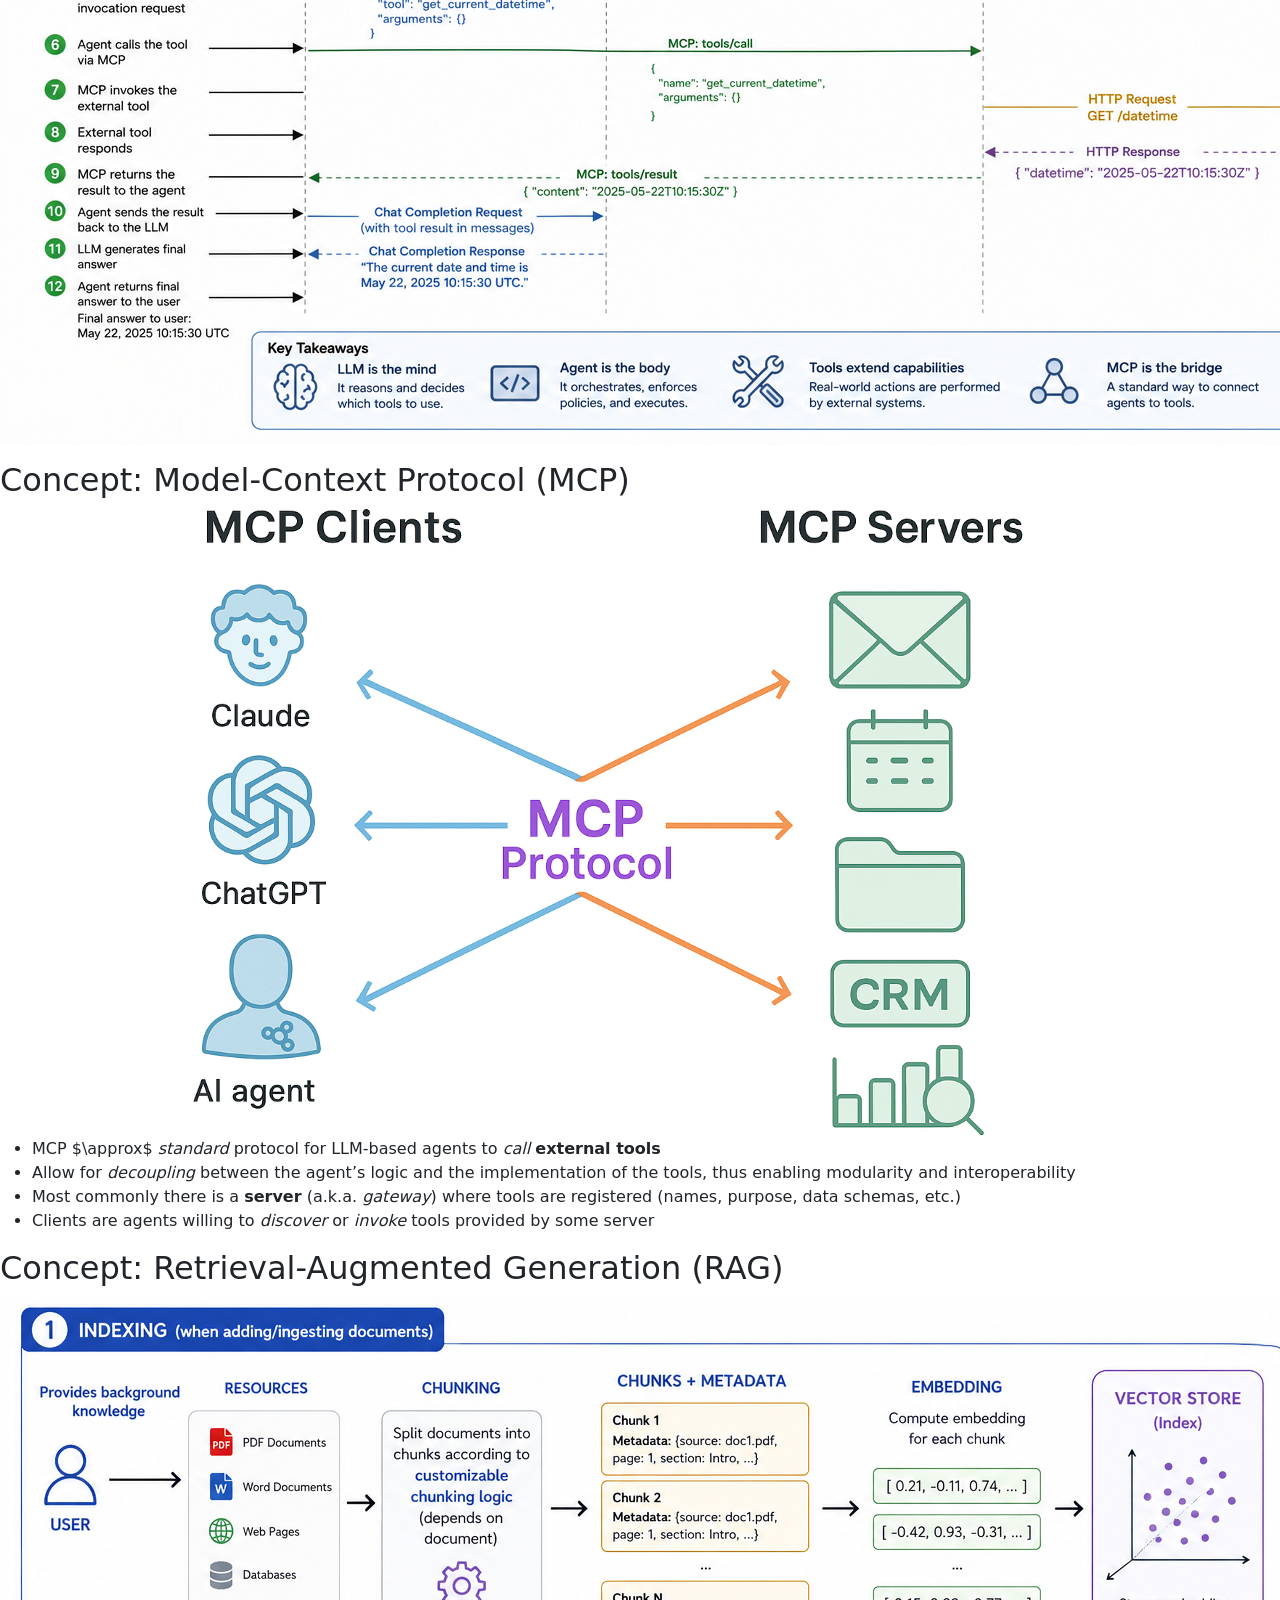
==== commit dea8cf4a: "Deploying to gh-pages from @ unibo-fc-isi-ise/slides-module2@1c613b39d1a70f5b451b4481e7f4057624cc09b" ====
--- a/genai/index.html
+++ b/genai/index.html
@@ -31,7 +31,7 @@
 <h3 id="hahahugoshortcode1s2hbhb"><a href="mailto:giovanni.ciatto@unibo.it">Giovanni Ciatto</a></h3>
 <br>
 <br>
-<p>Compiled on: 2026-10-28
+<p>Compiled on: 2026-10-31
  — <a href="?print-pdf&amp;pdfSeparateFragments=false"><i class="fa fa-print" aria-hidden="true"></i> printable version</a></p>
 <p><a href="../#/toc"><i class="fa fa-undo" aria-hidden="true"></i> back to ToC</a></p>
 </section>
@@ -770,7 +770,7 @@
 </section><section>
 <h1 id="lecture-is-over">Lecture is Over</h1>
 <br>
-<p>Compiled on: 2026-10-28
+<p>Compiled on: 2026-10-31
  — <a href="?print-pdf&amp;pdfSeparateFragments=false"><i class="fa fa-print" aria-hidden="true"></i> printable version</a></p>
 <p><a href="../#/toc"><i class="fa fa-undo" aria-hidden="true"></i> back to ToC</a></p>
 </section>
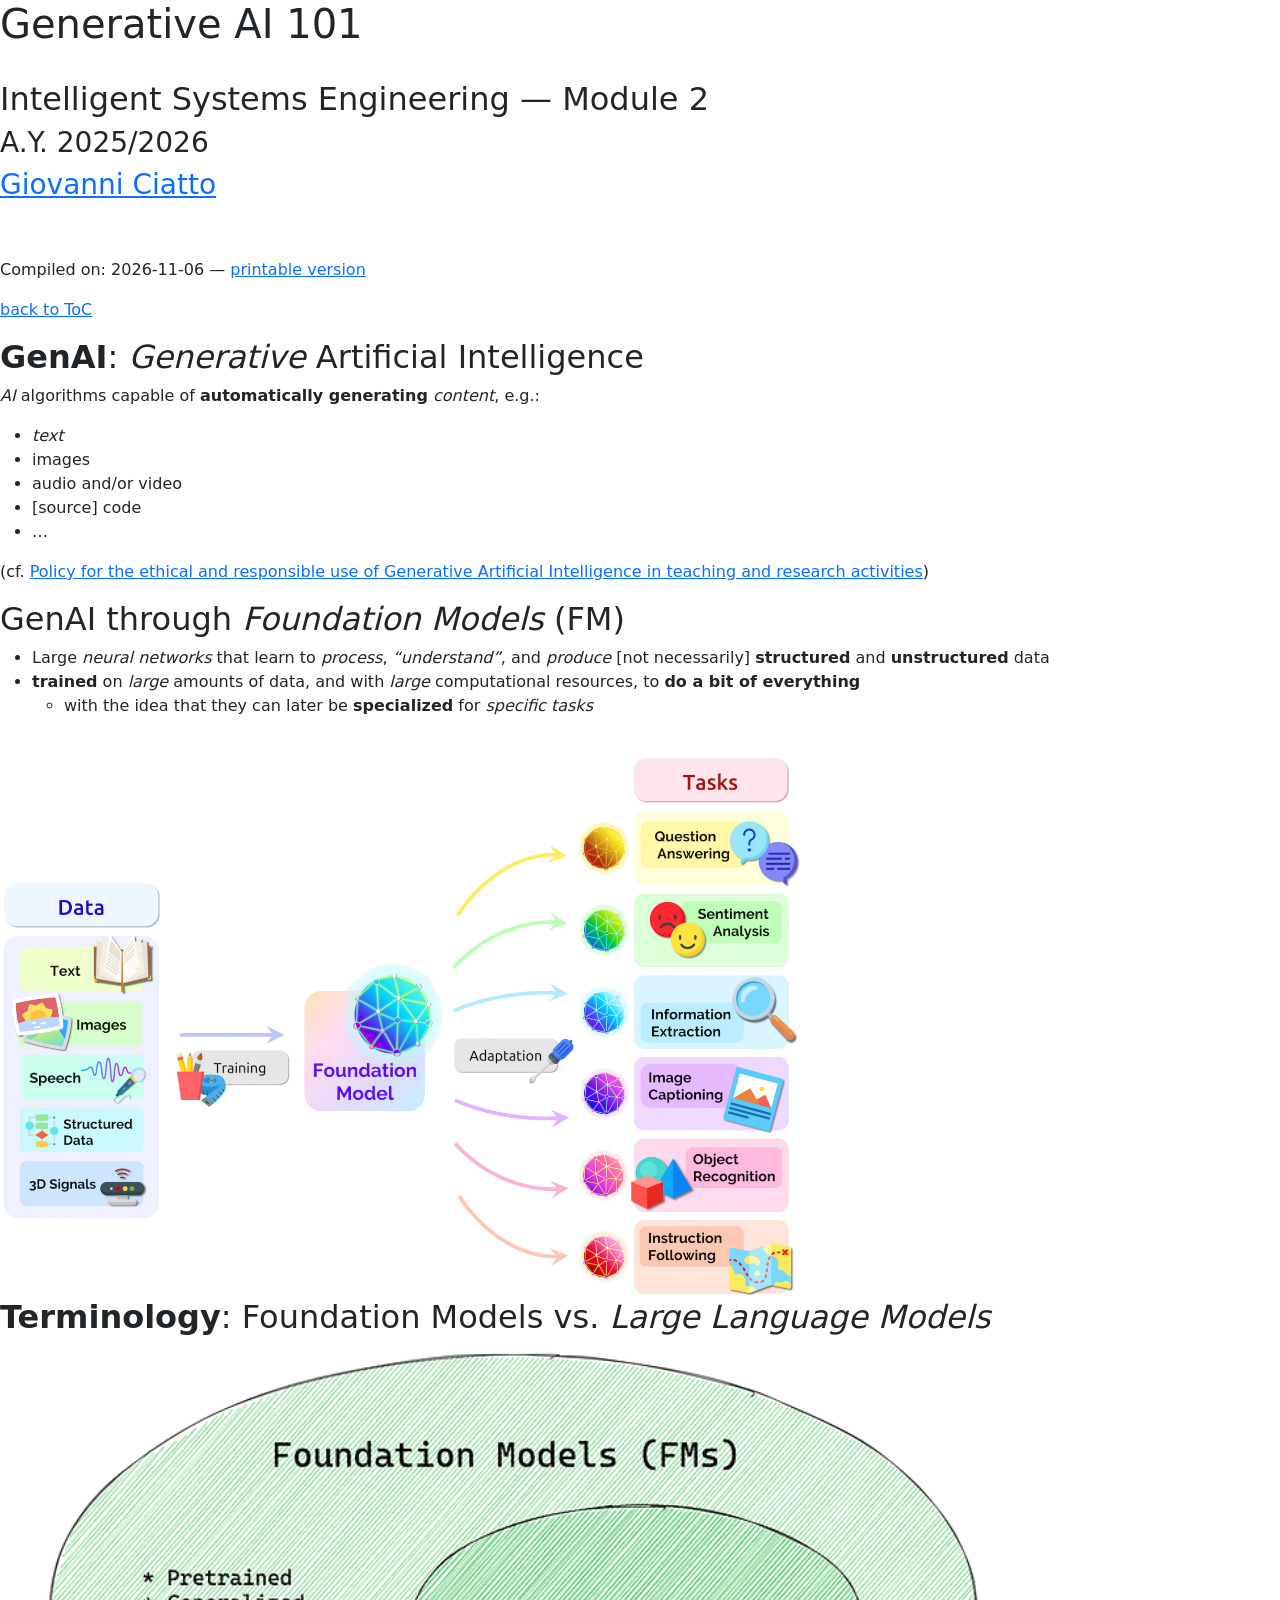
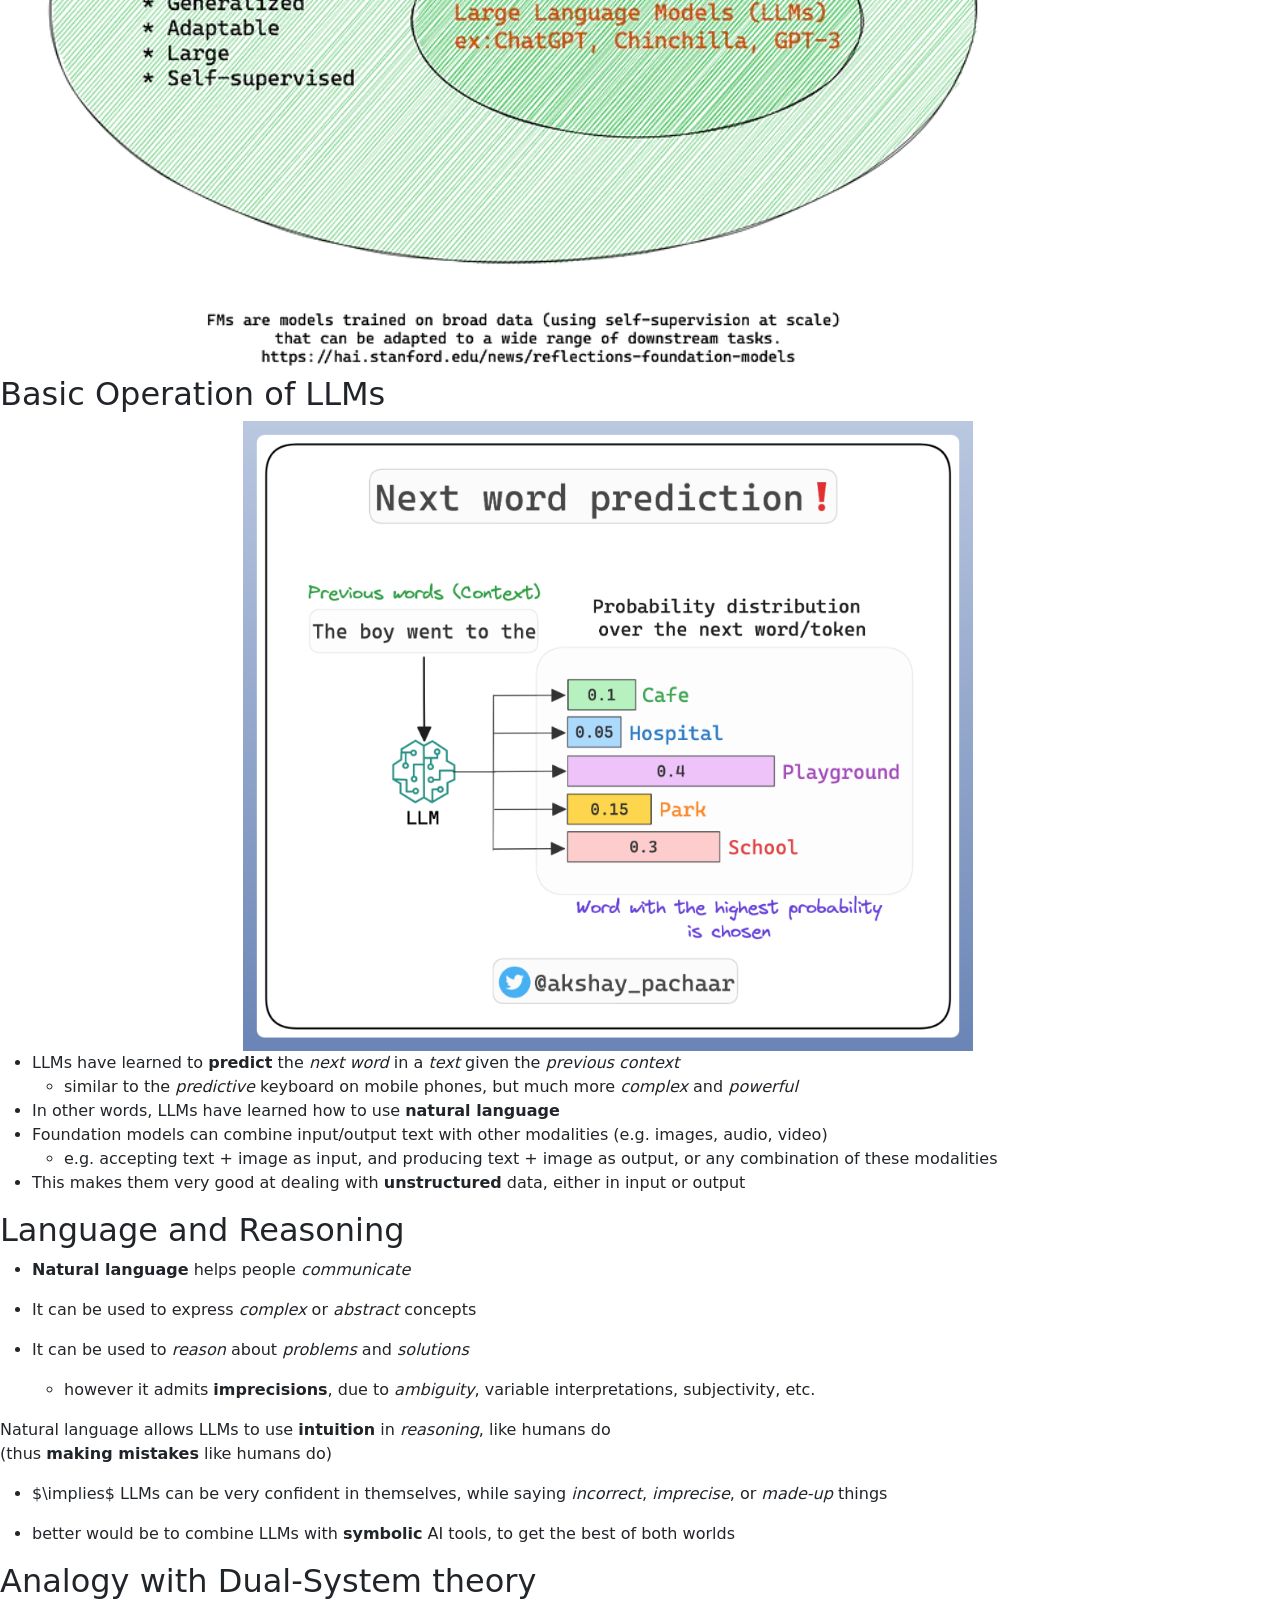
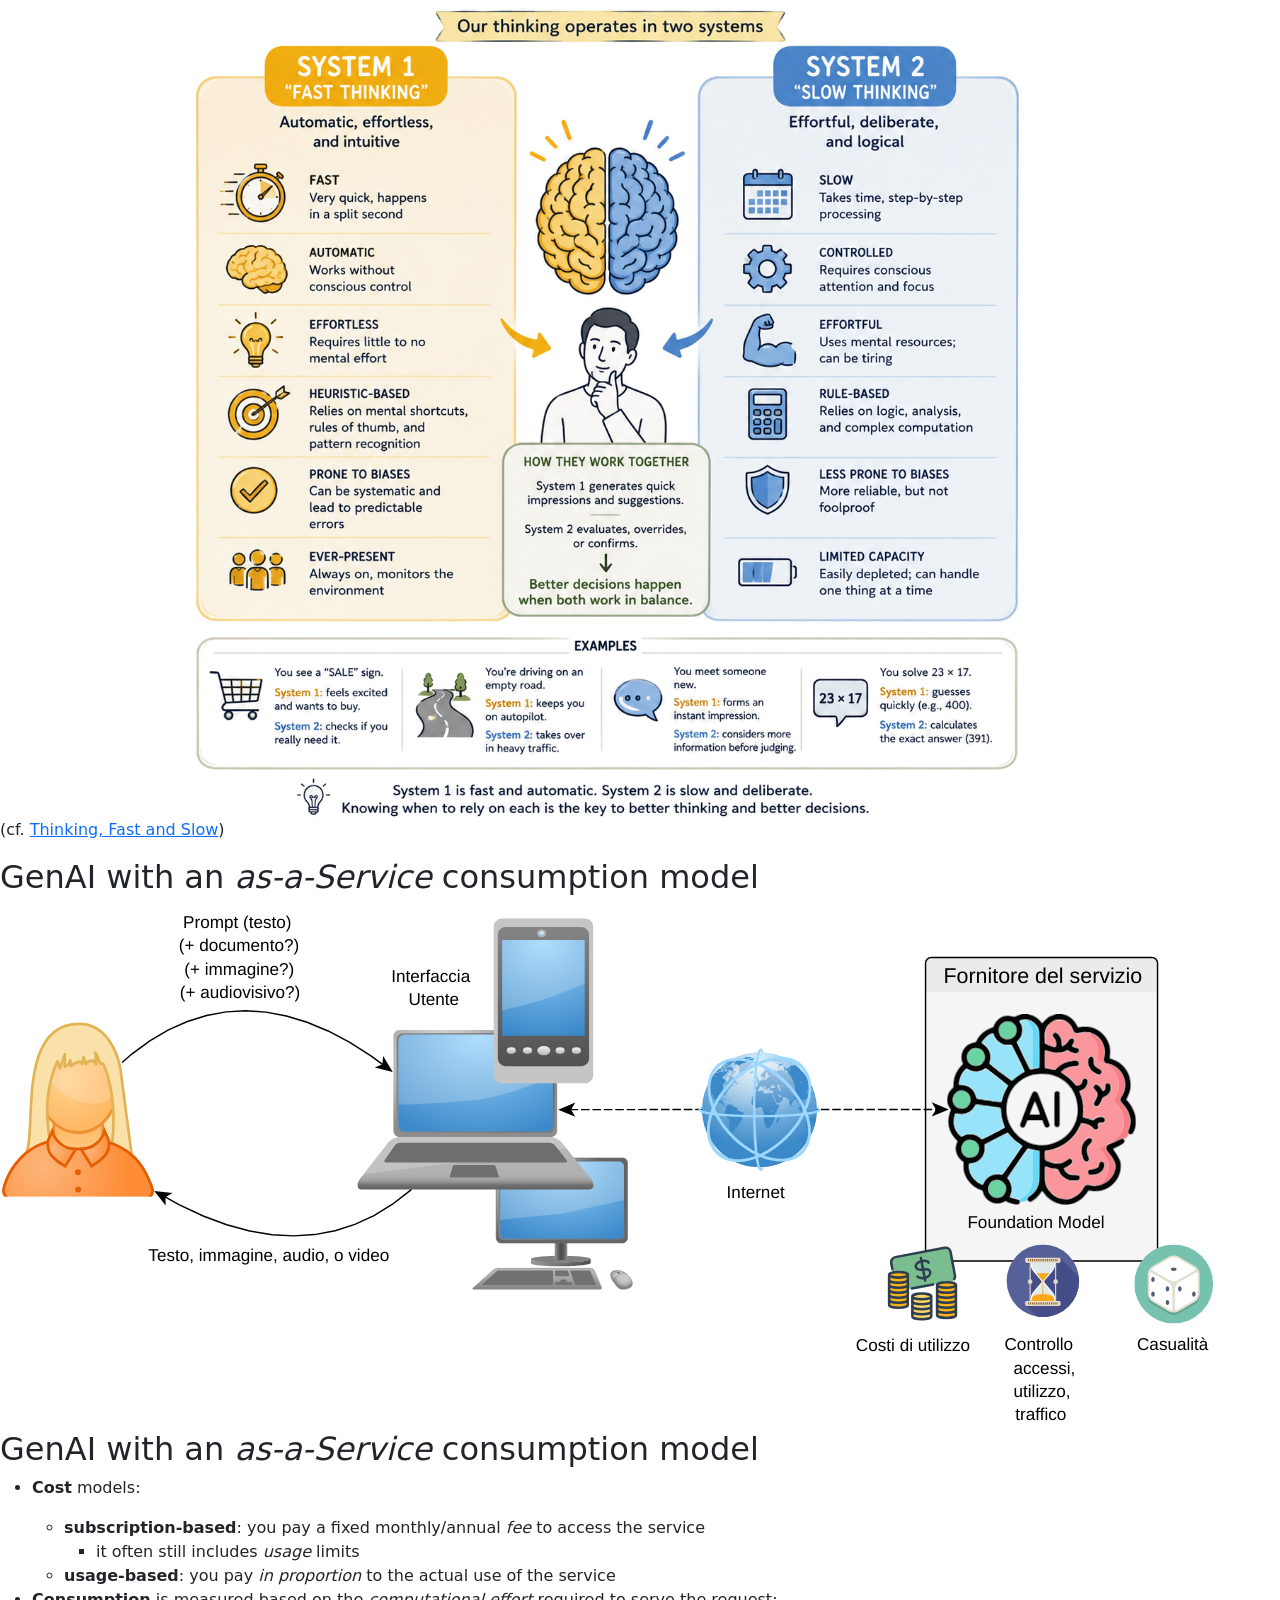
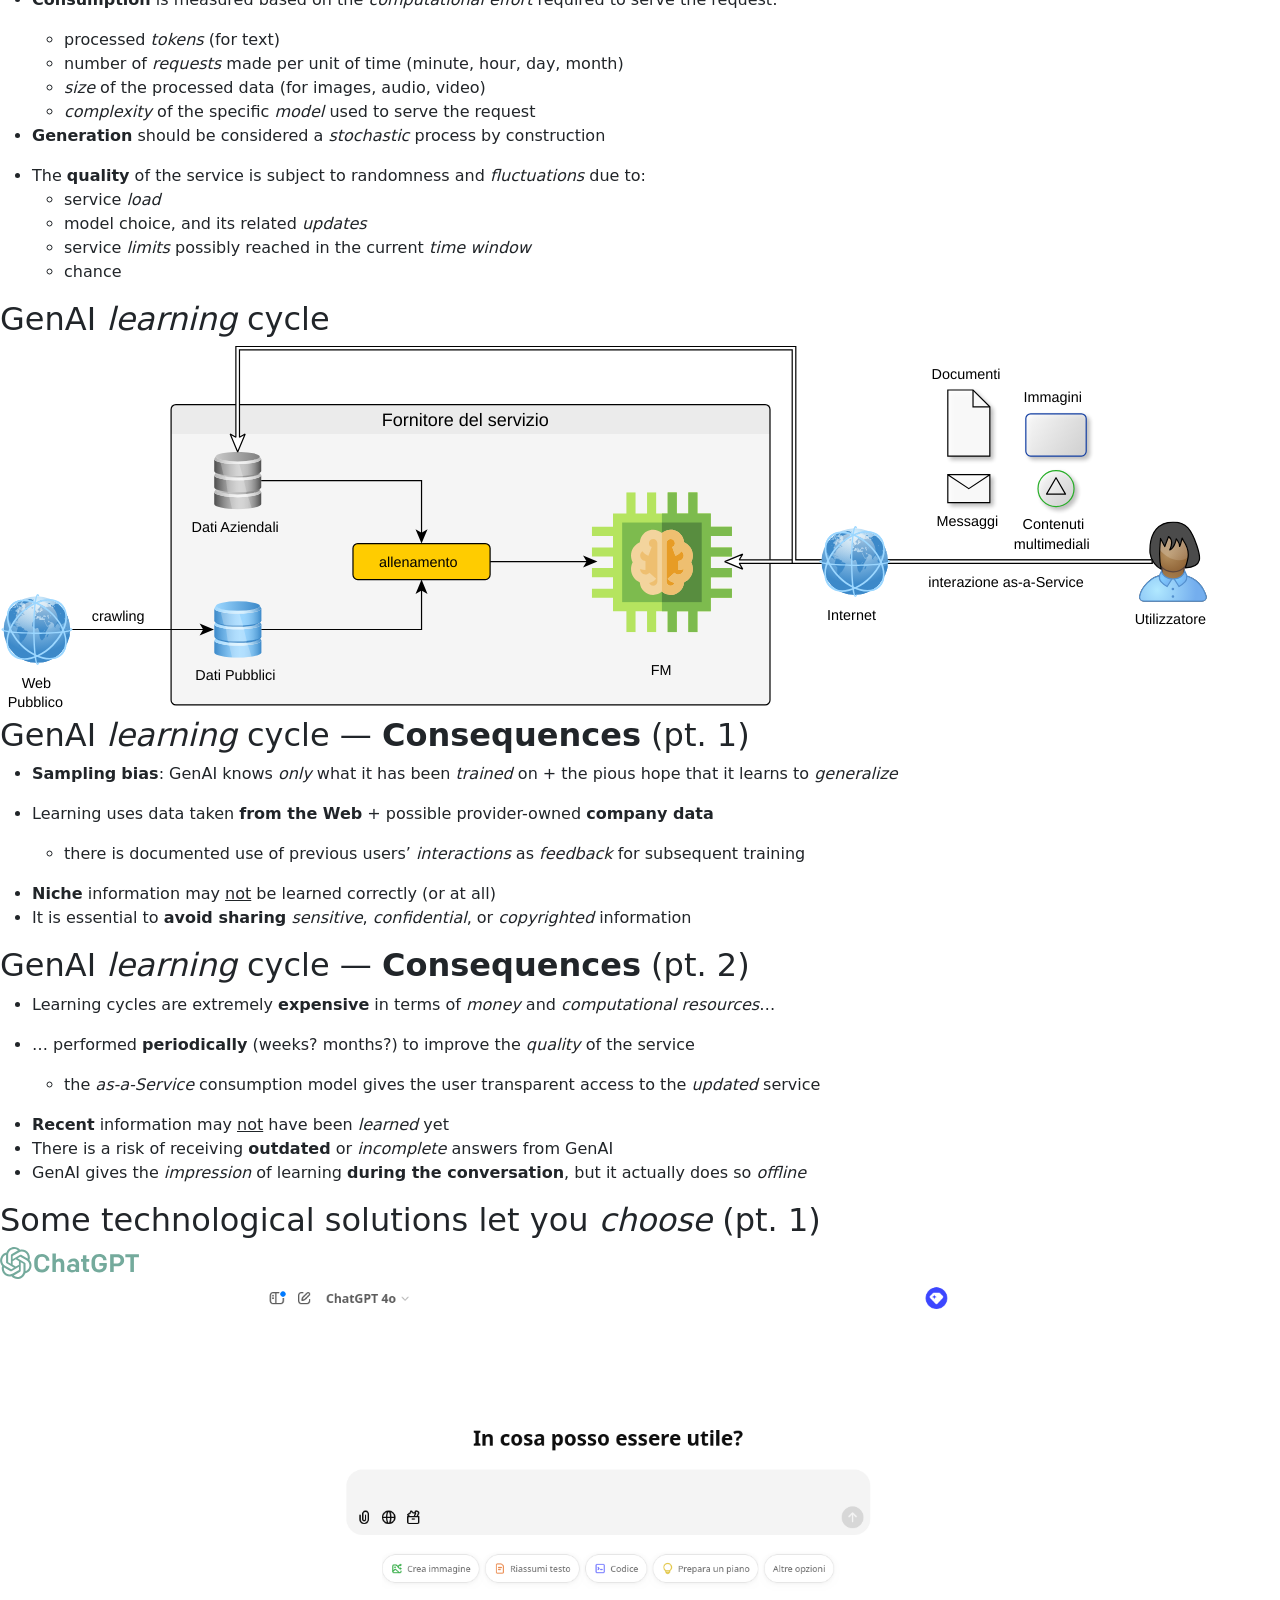
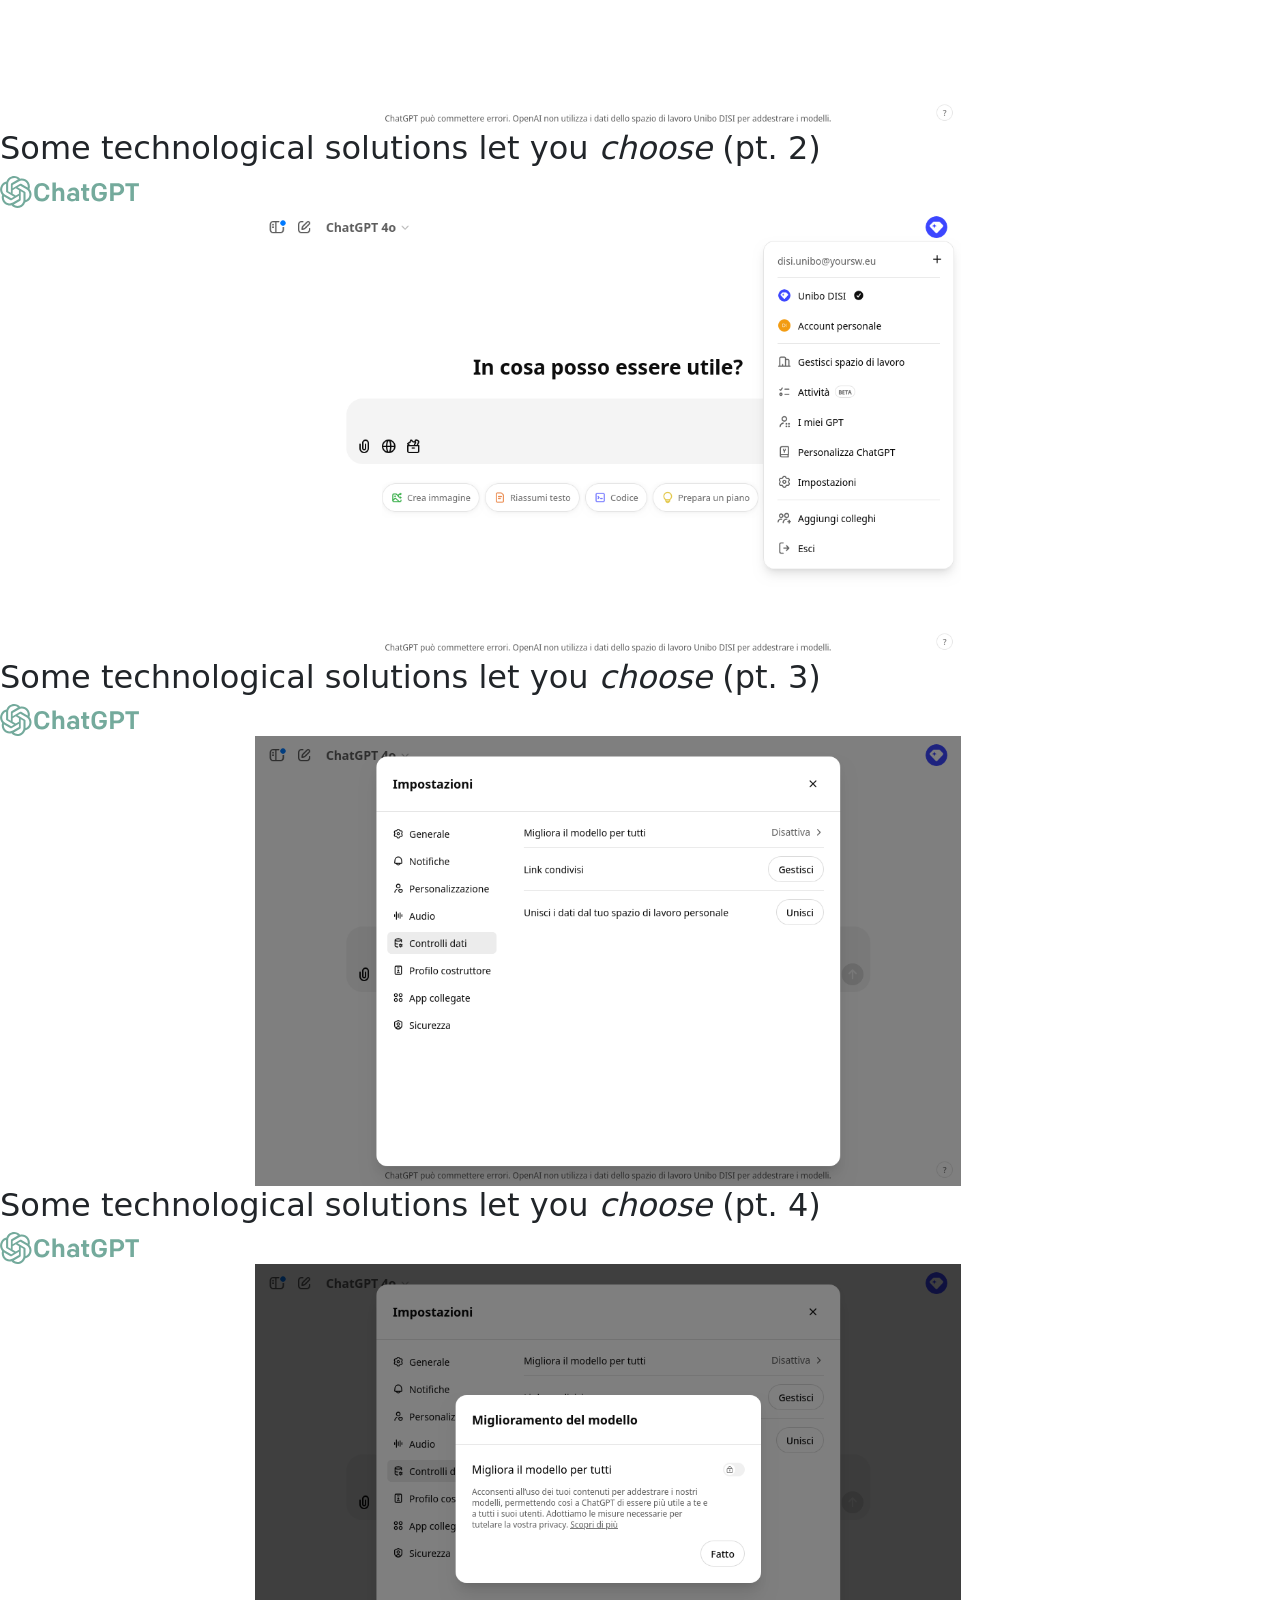
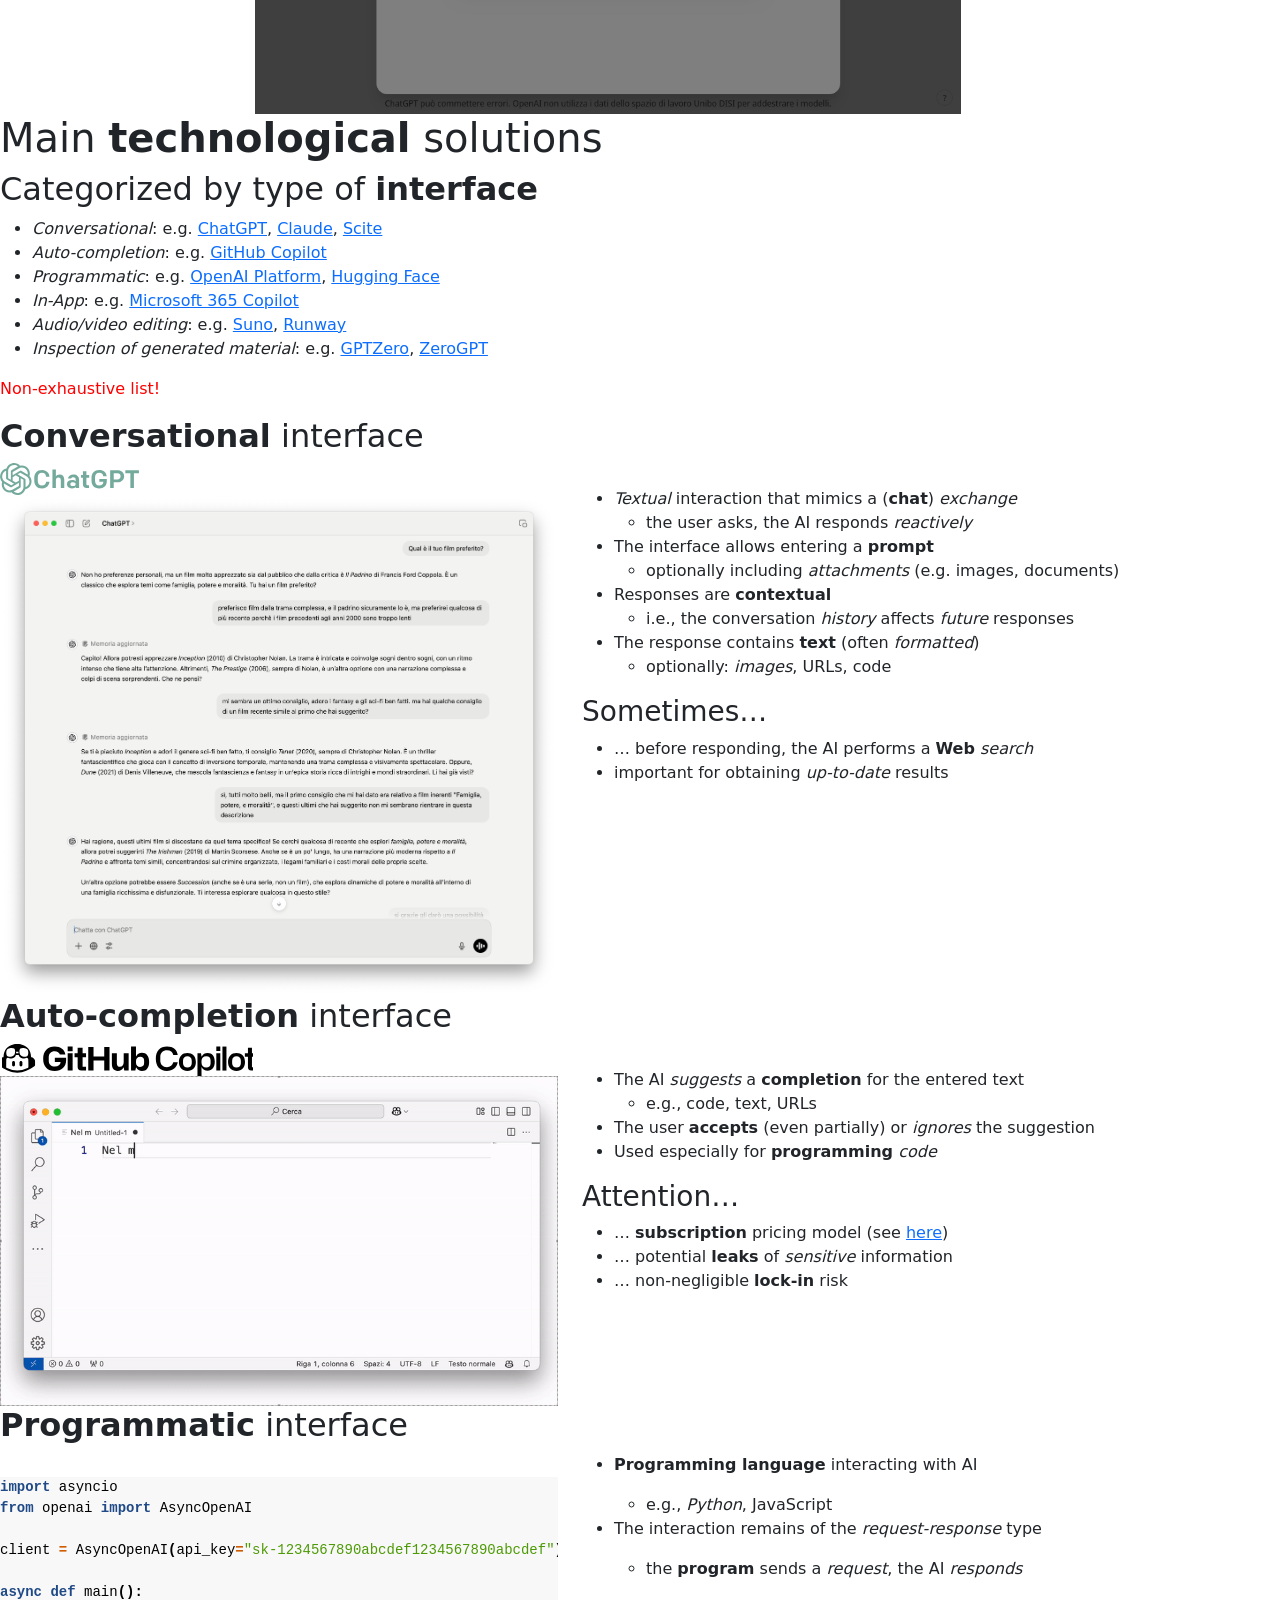
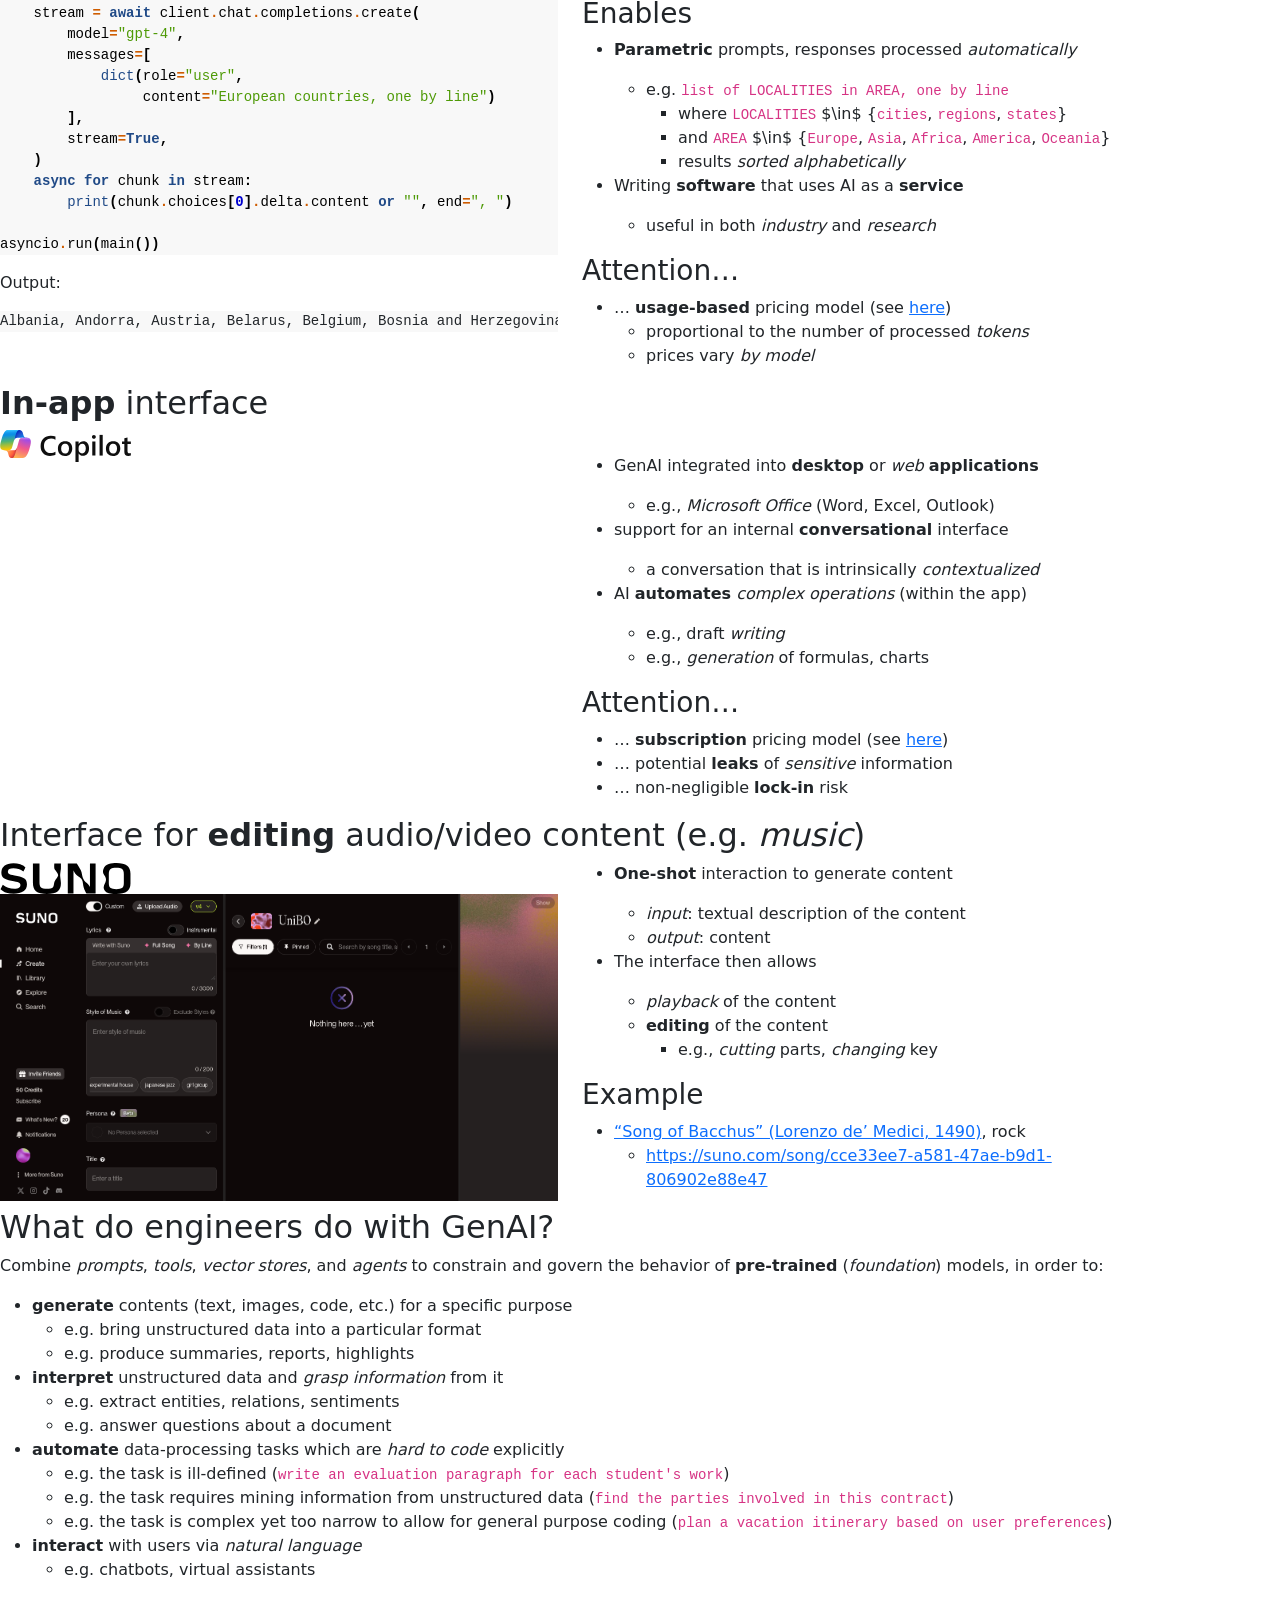
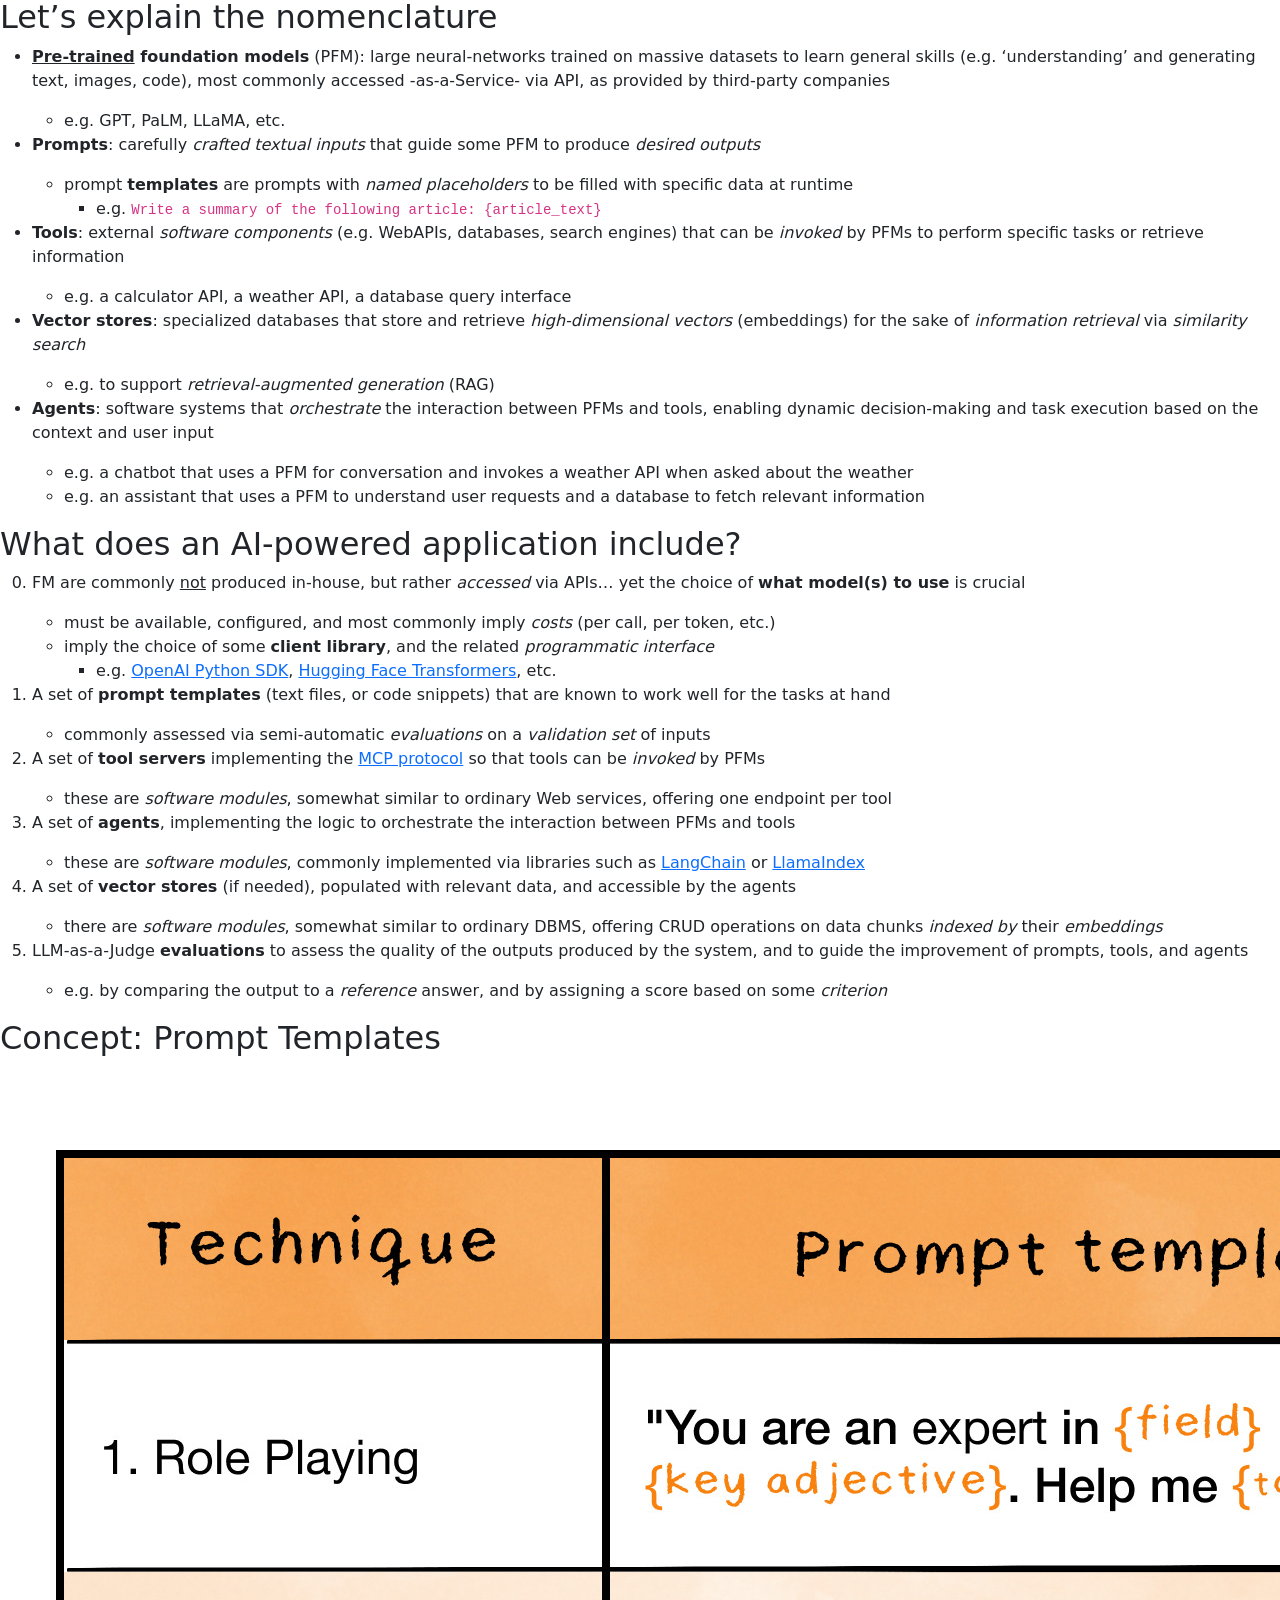
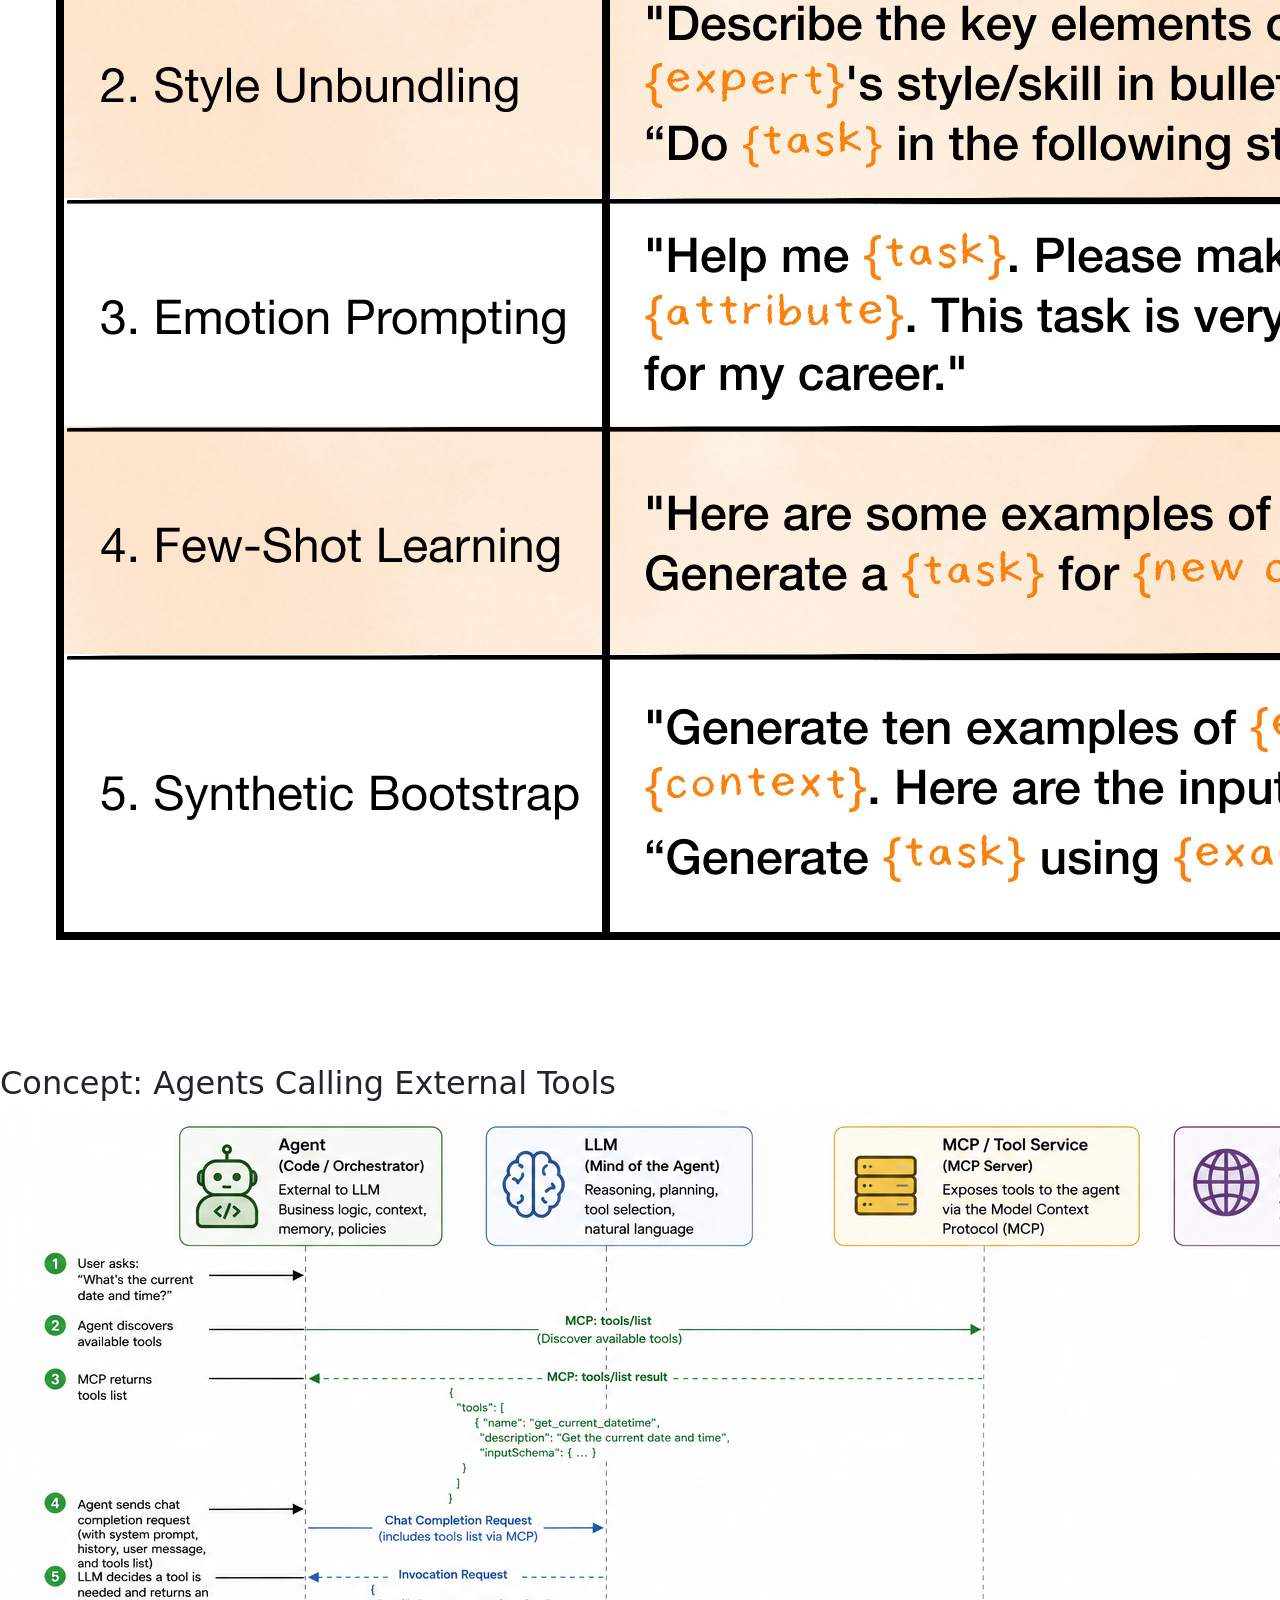
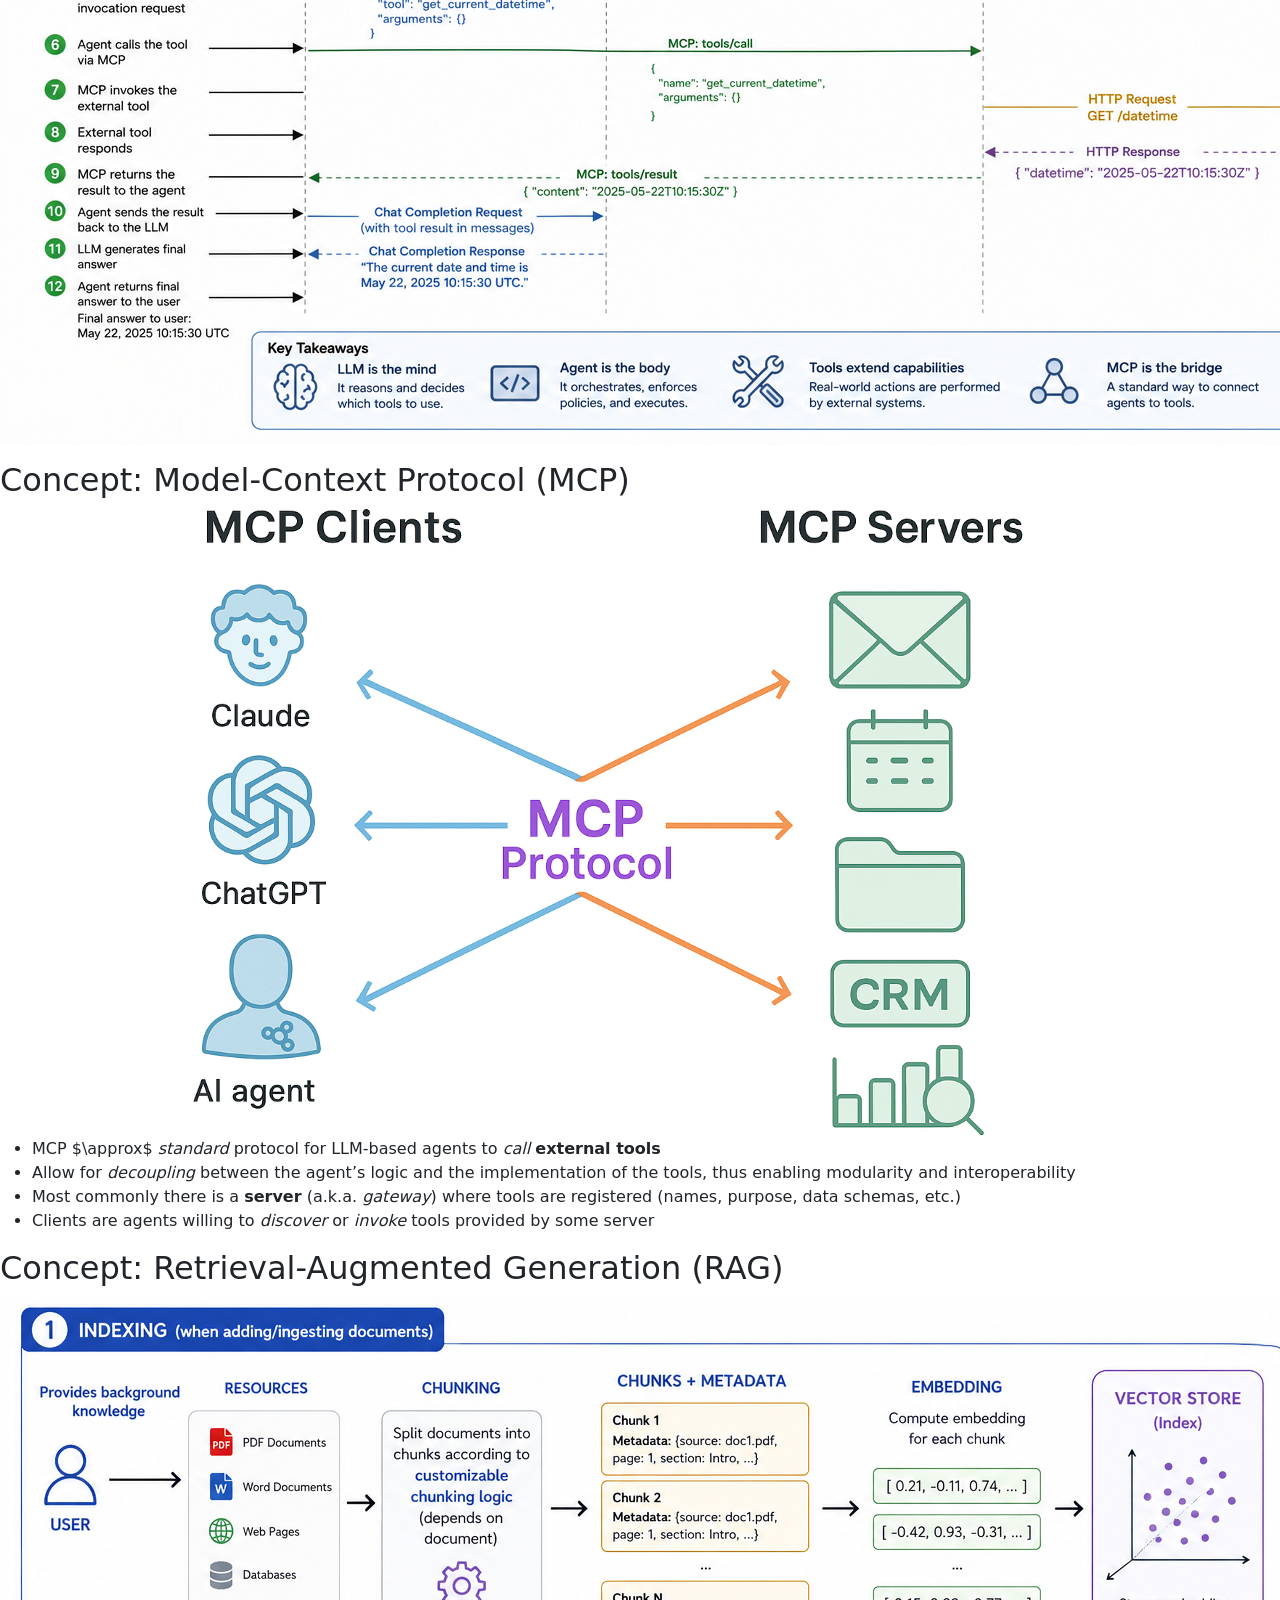
==== commit 3c11964d: "Deploying to gh-pages from @ unibo-fc-isi-ise/slides-module2@78eb7ea73d621564f46c5f227b00de225521319" ====
--- a/genai/index.html
+++ b/genai/index.html
@@ -31,7 +31,7 @@
 <h3 id="hahahugoshortcode1s2hbhb"><a href="mailto:giovanni.ciatto@unibo.it">Giovanni Ciatto</a></h3>
 <br>
 <br>
-<p>Compiled on: 2026-10-31
+<p>Compiled on: 2026-11-06
  — <a href="?print-pdf&amp;pdfSeparateFragments=false"><i class="fa fa-print" aria-hidden="true"></i> printable version</a></p>
 <p><a href="../#/toc"><i class="fa fa-undo" aria-hidden="true"></i> back to ToC</a></p>
 </section>
@@ -770,7 +770,7 @@
 </section><section>
 <h1 id="lecture-is-over">Lecture is Over</h1>
 <br>
-<p>Compiled on: 2026-10-31
+<p>Compiled on: 2026-11-06
  — <a href="?print-pdf&amp;pdfSeparateFragments=false"><i class="fa fa-print" aria-hidden="true"></i> printable version</a></p>
 <p><a href="../#/toc"><i class="fa fa-undo" aria-hidden="true"></i> back to ToC</a></p>
 </section>
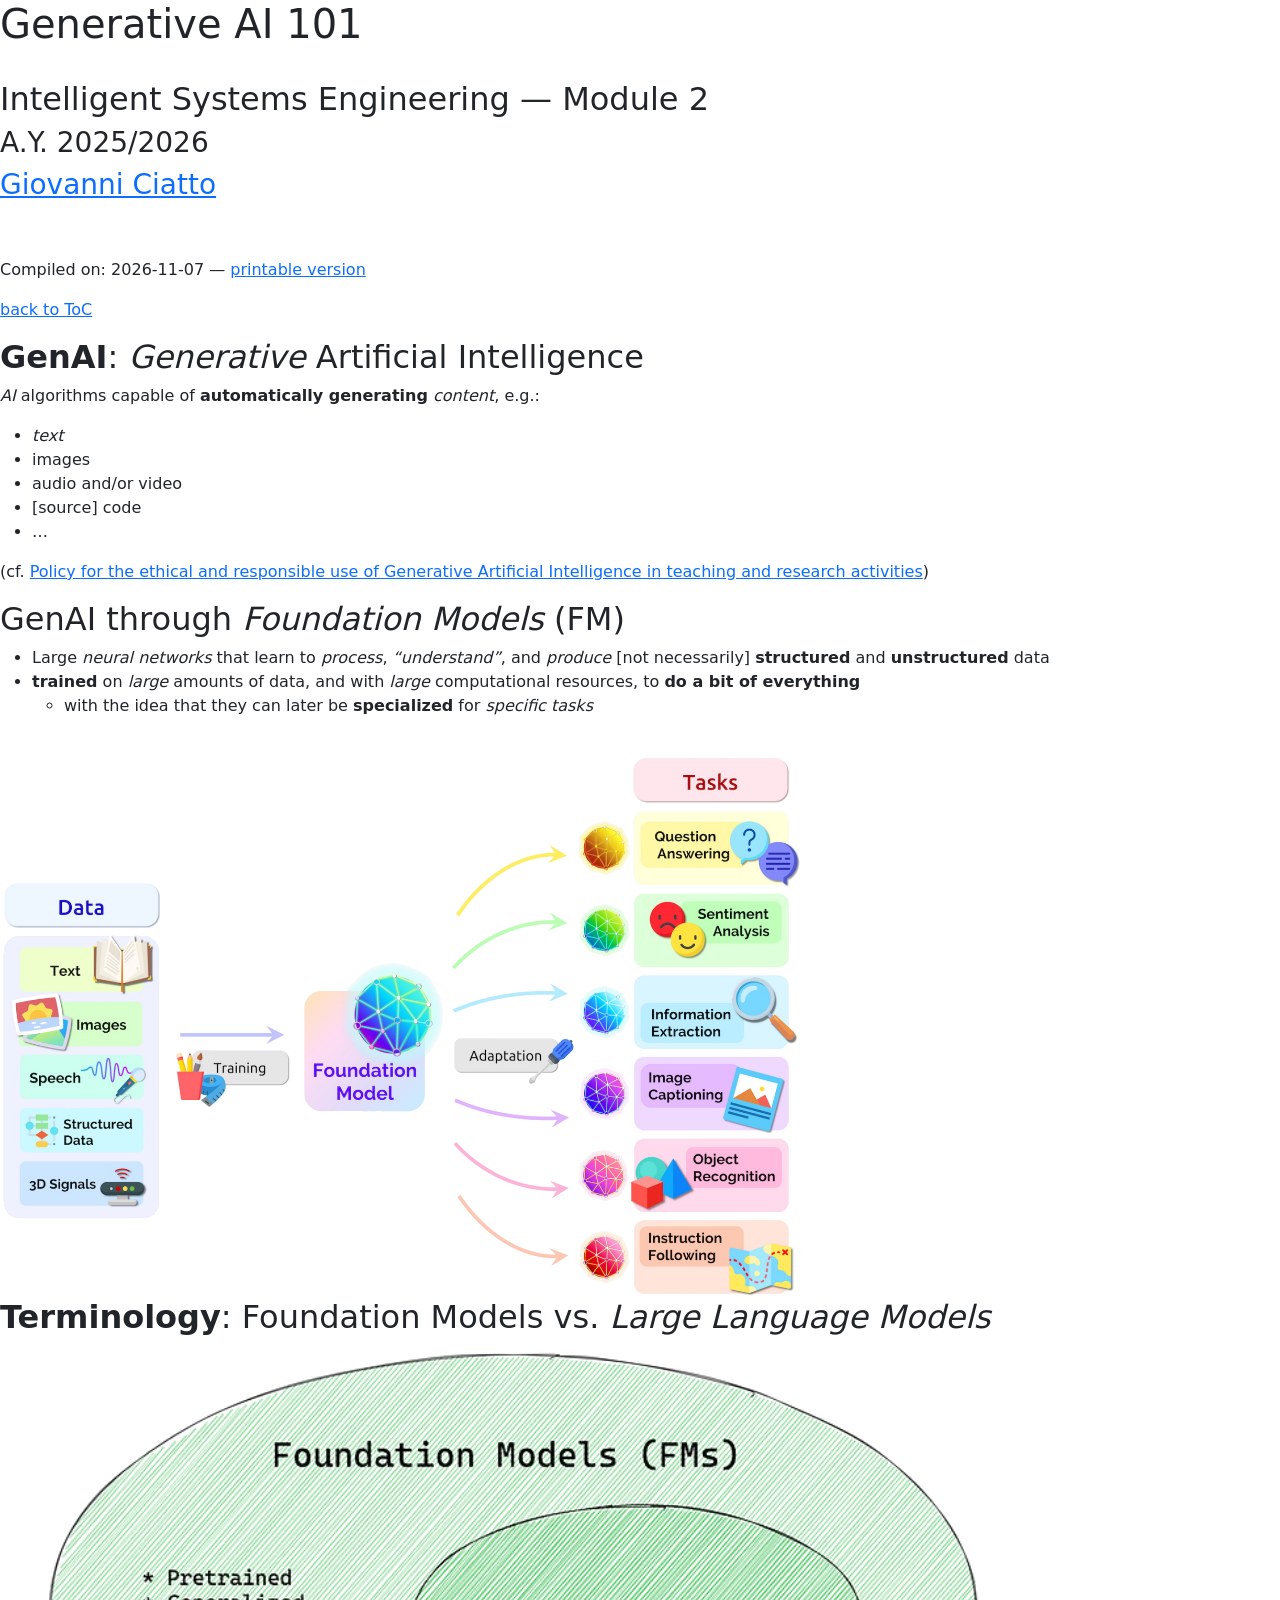
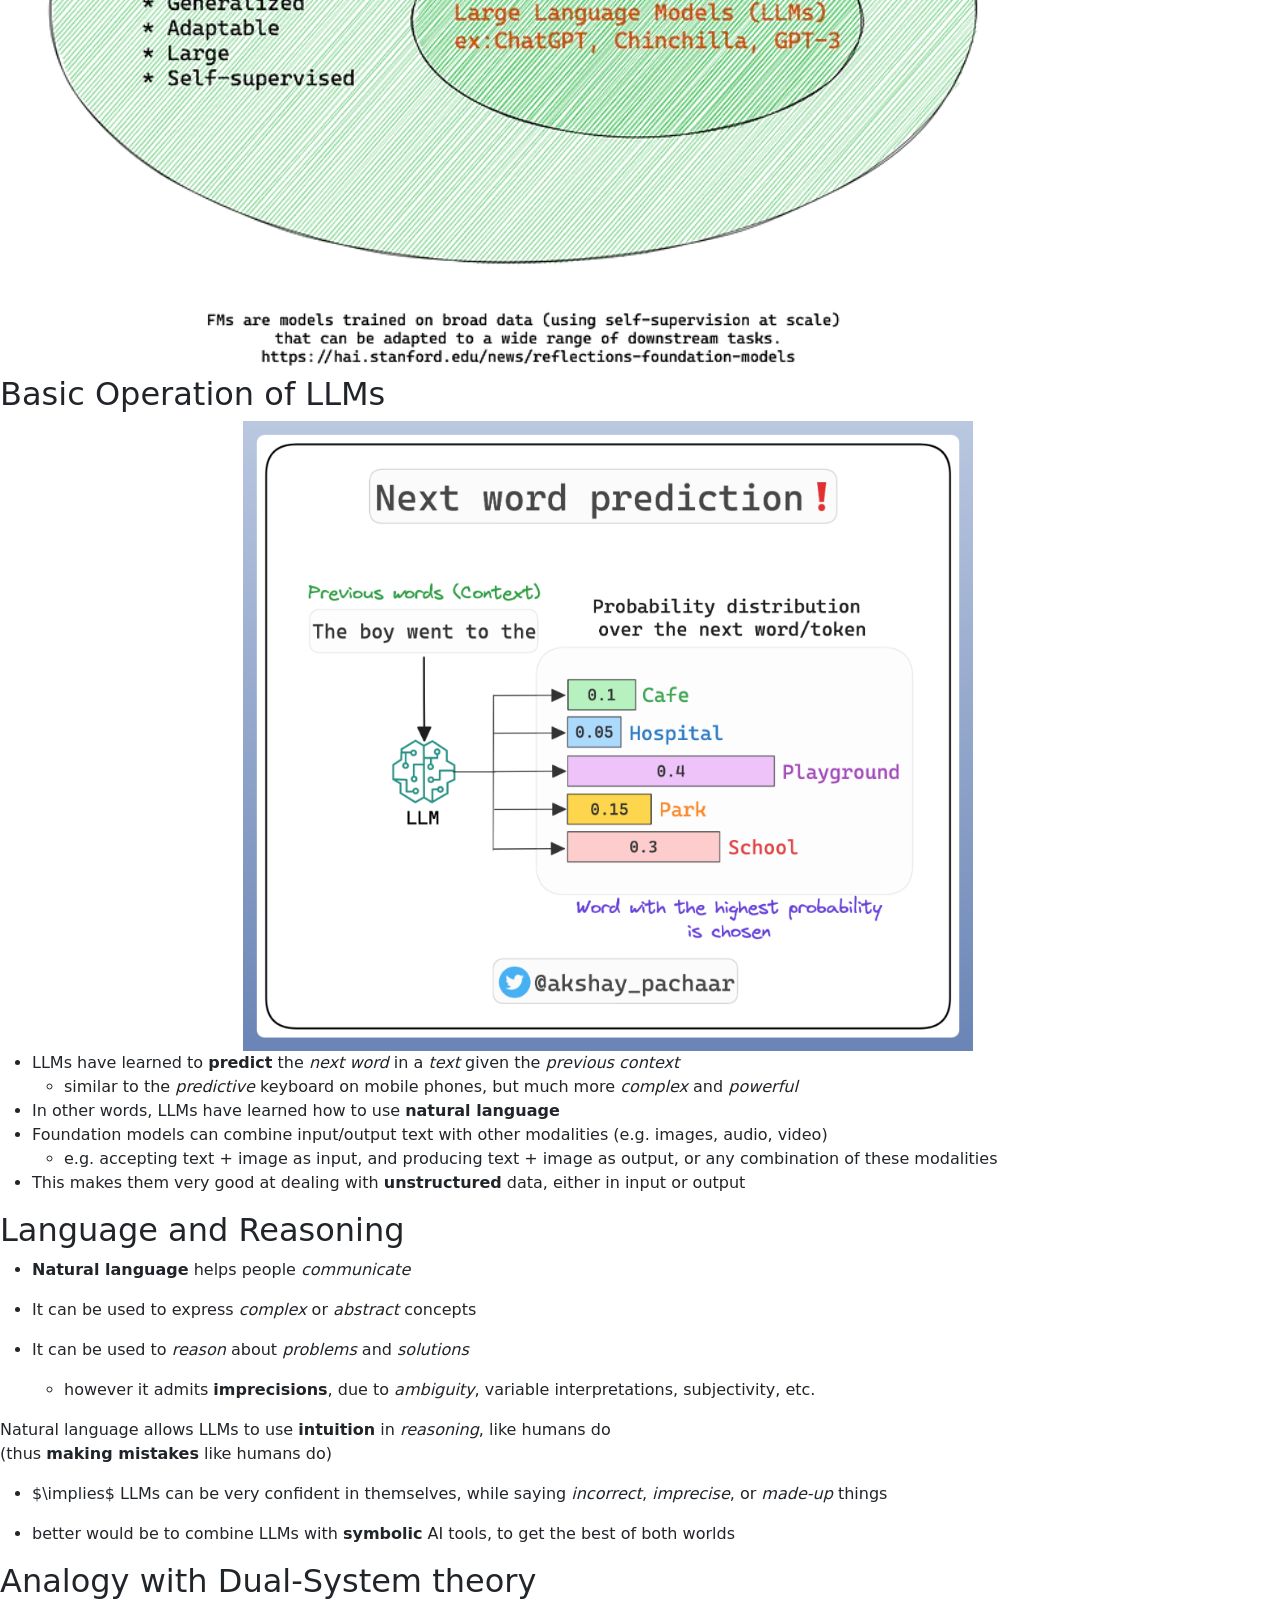
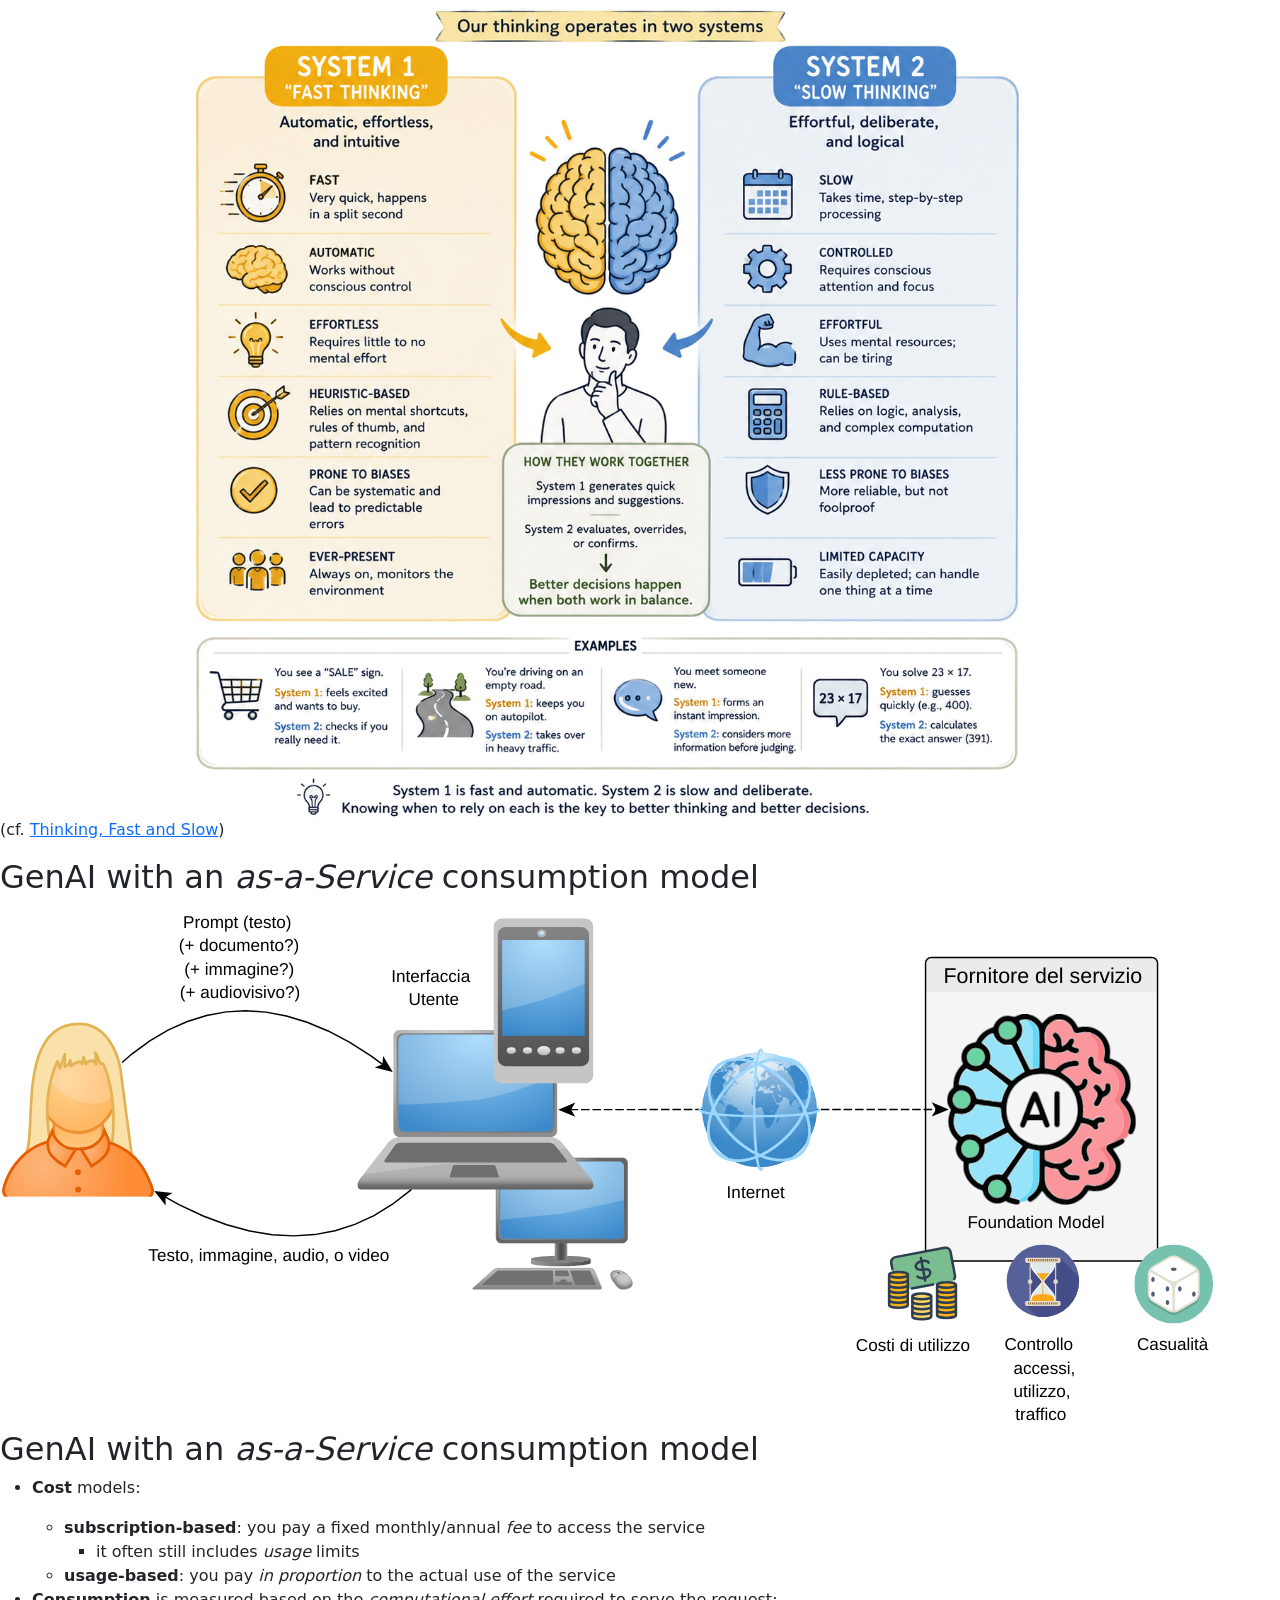
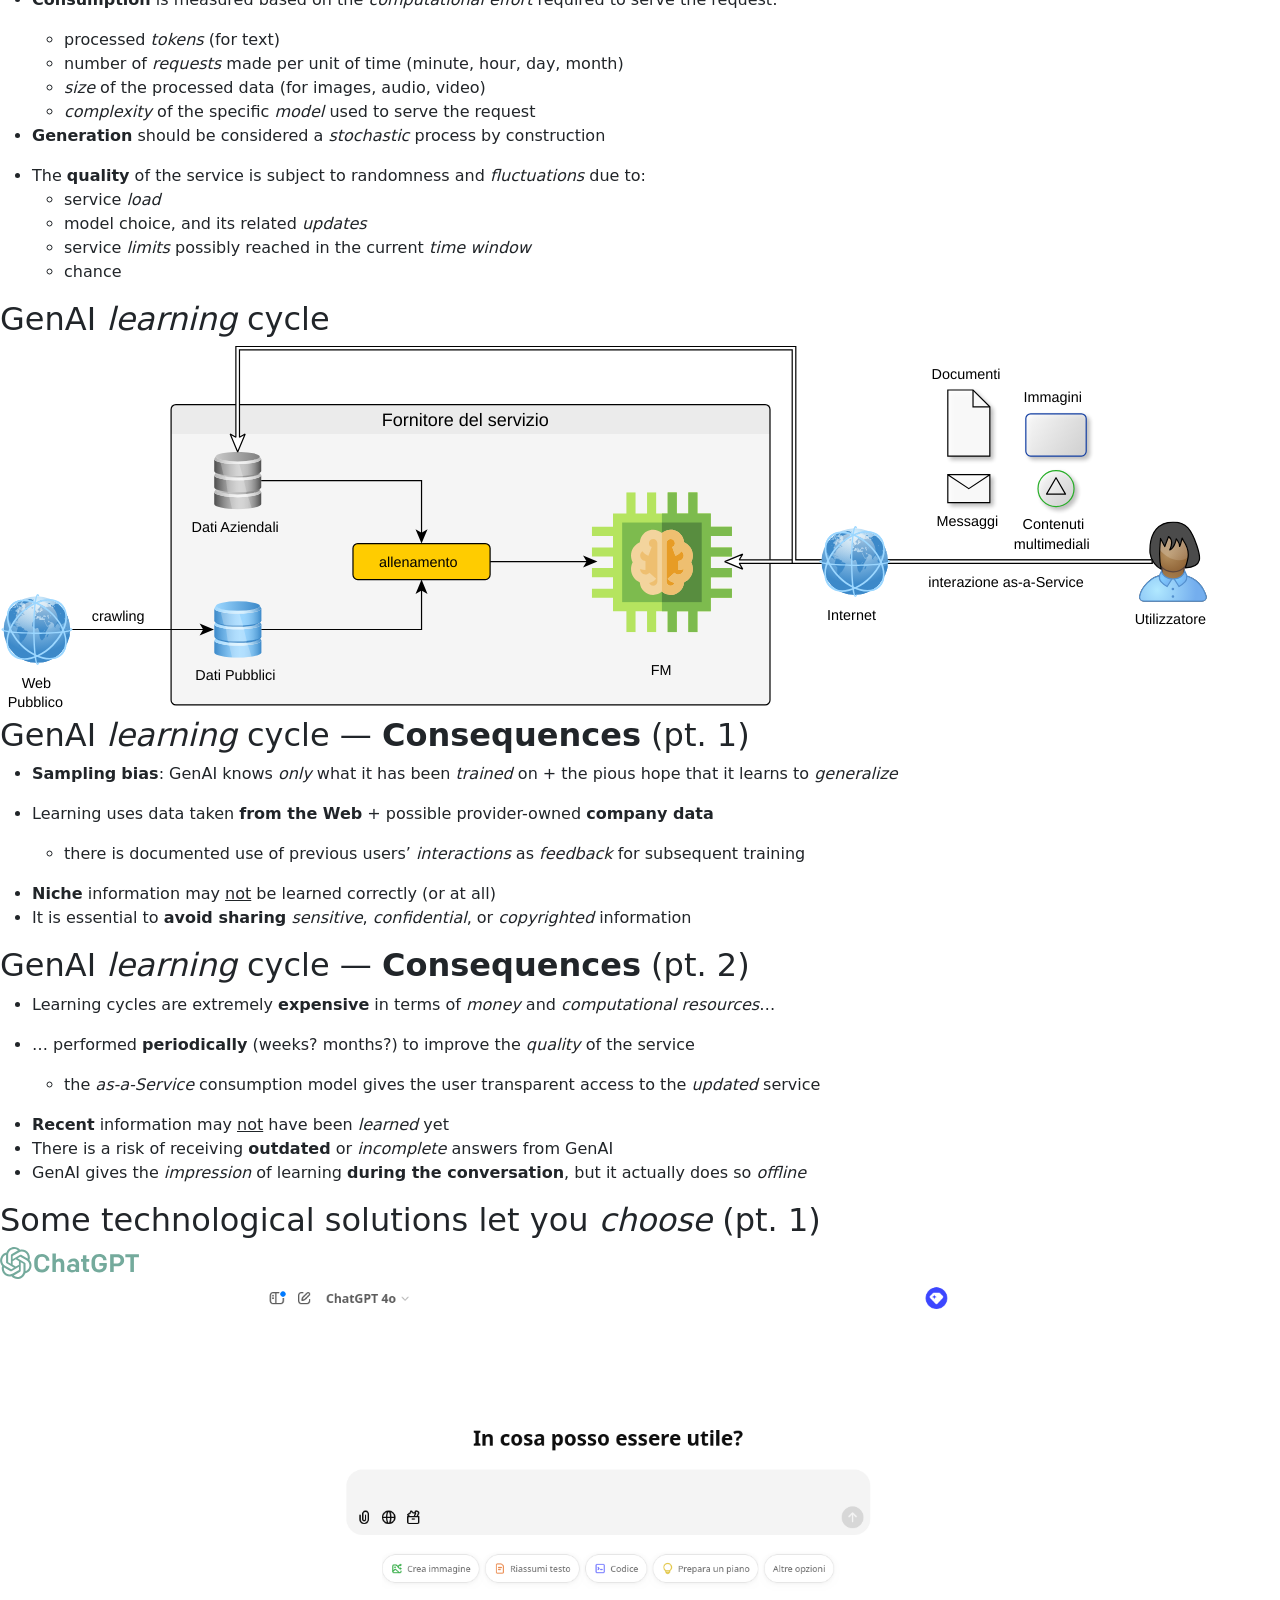
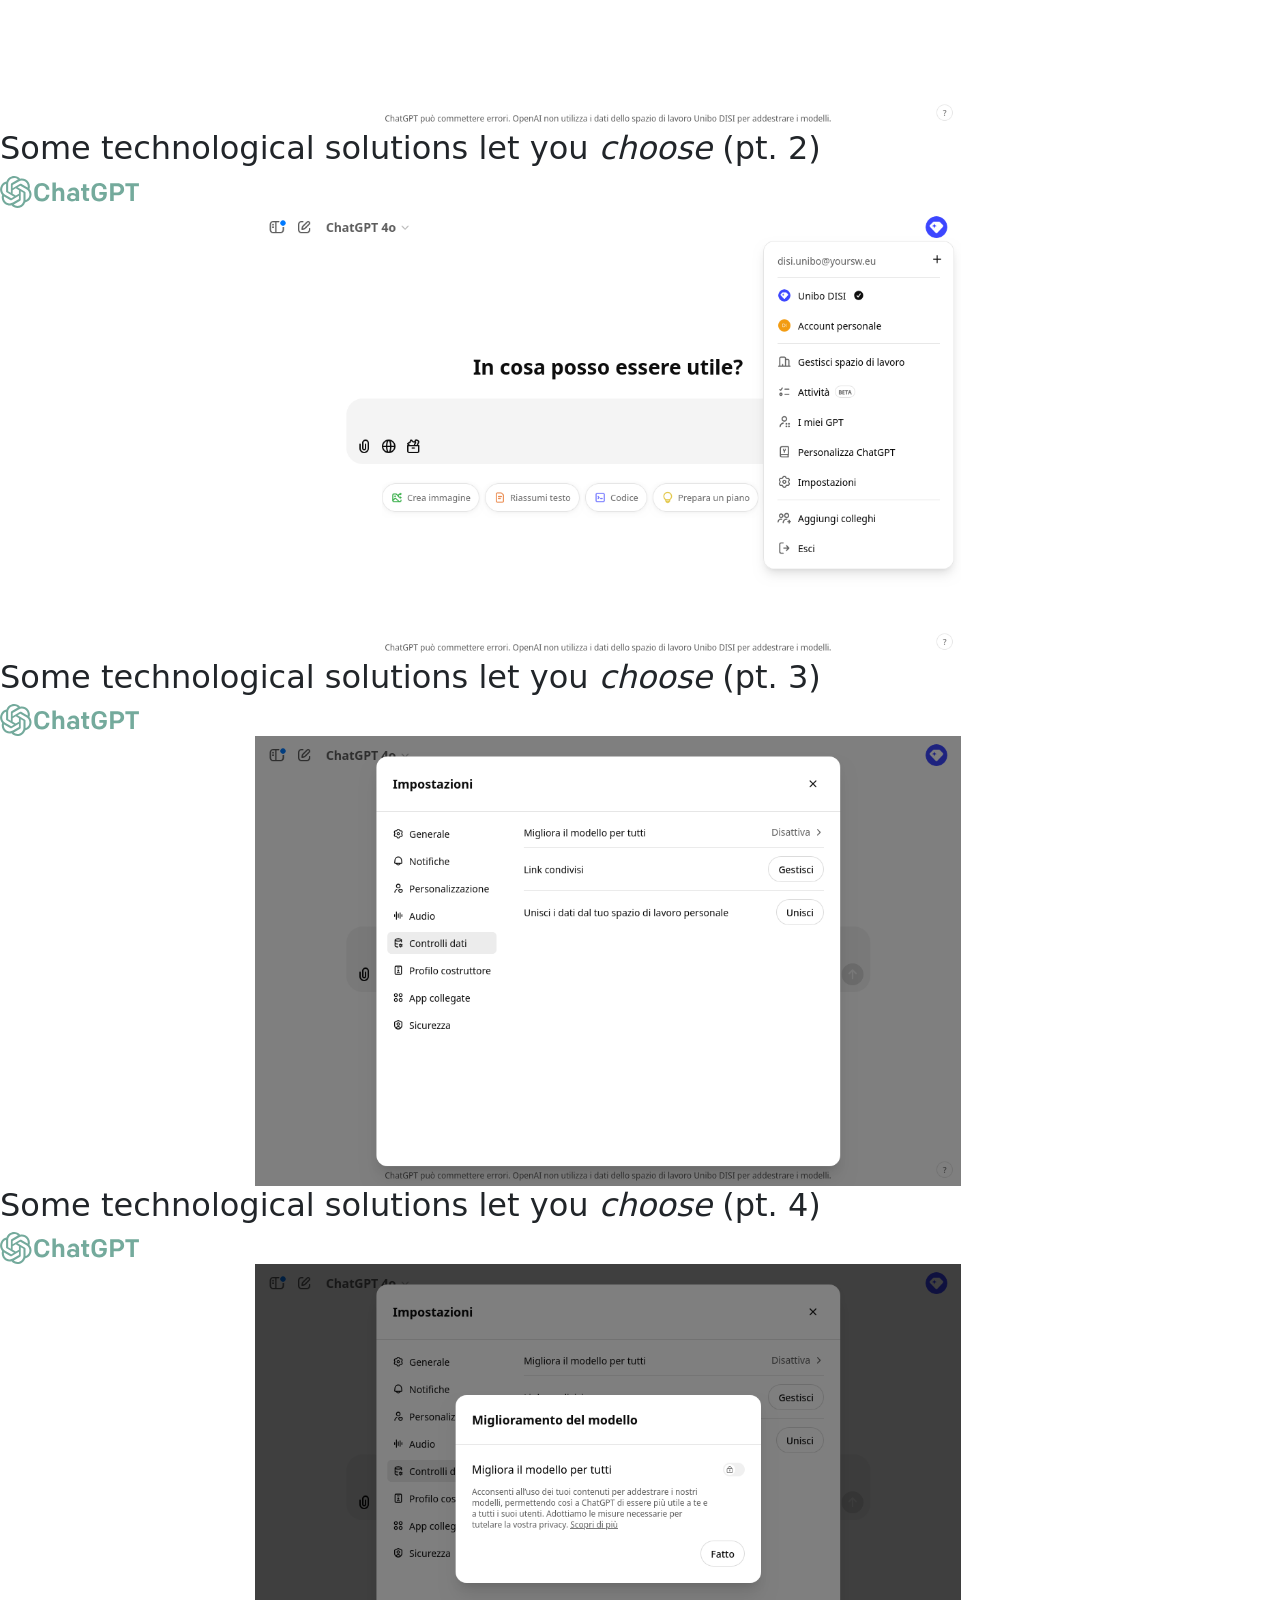
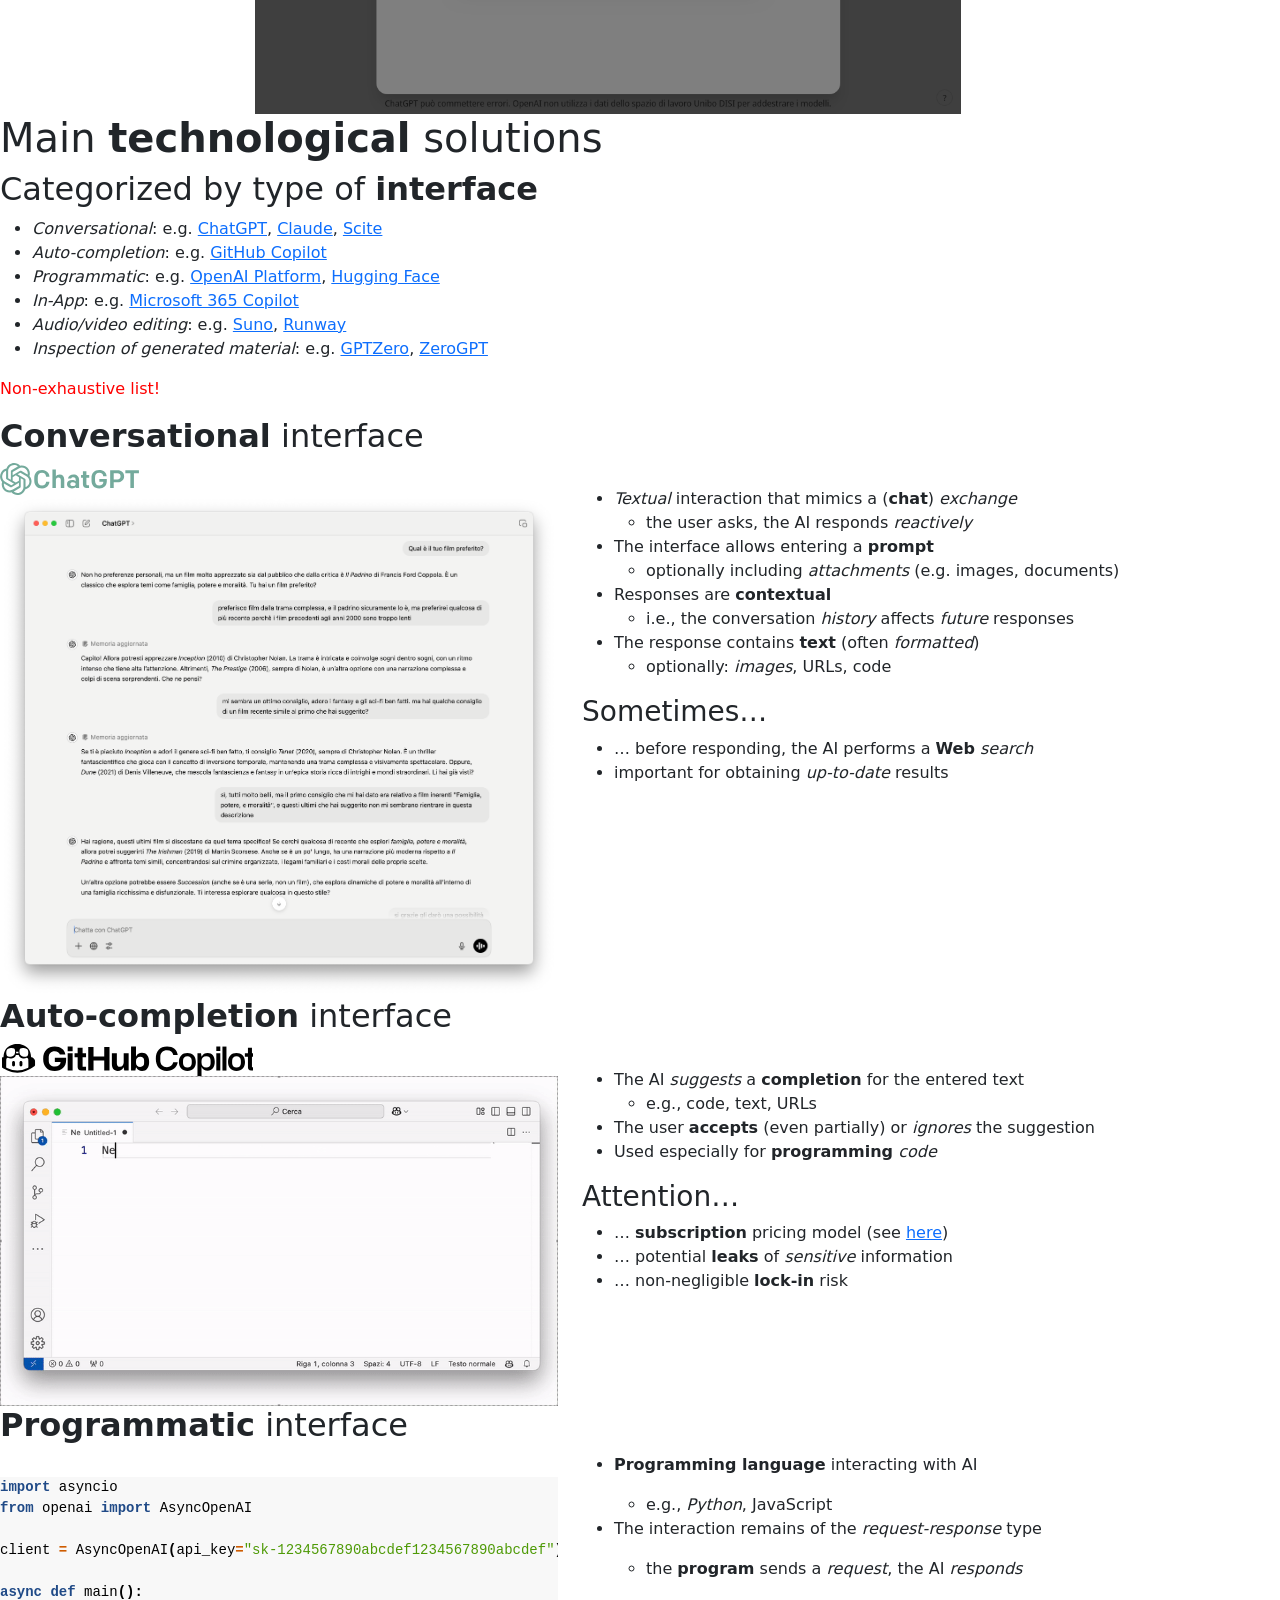
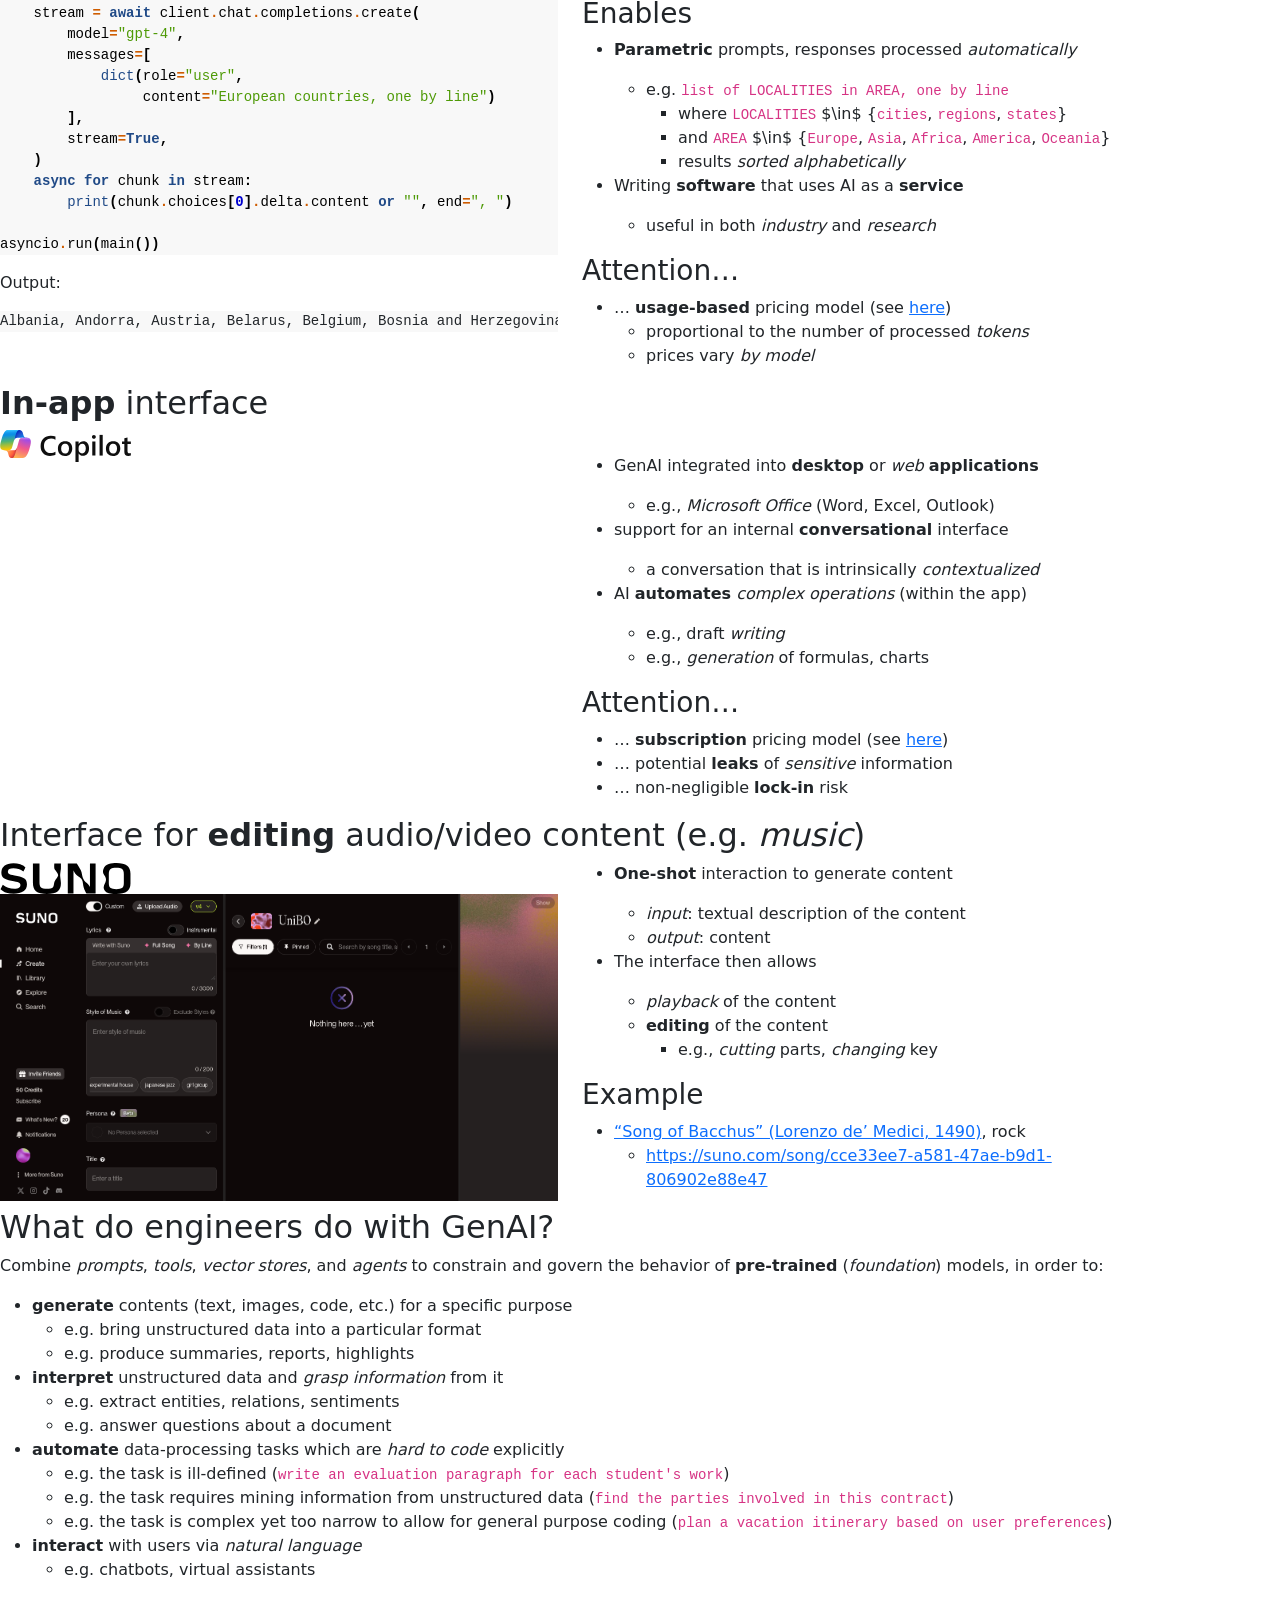
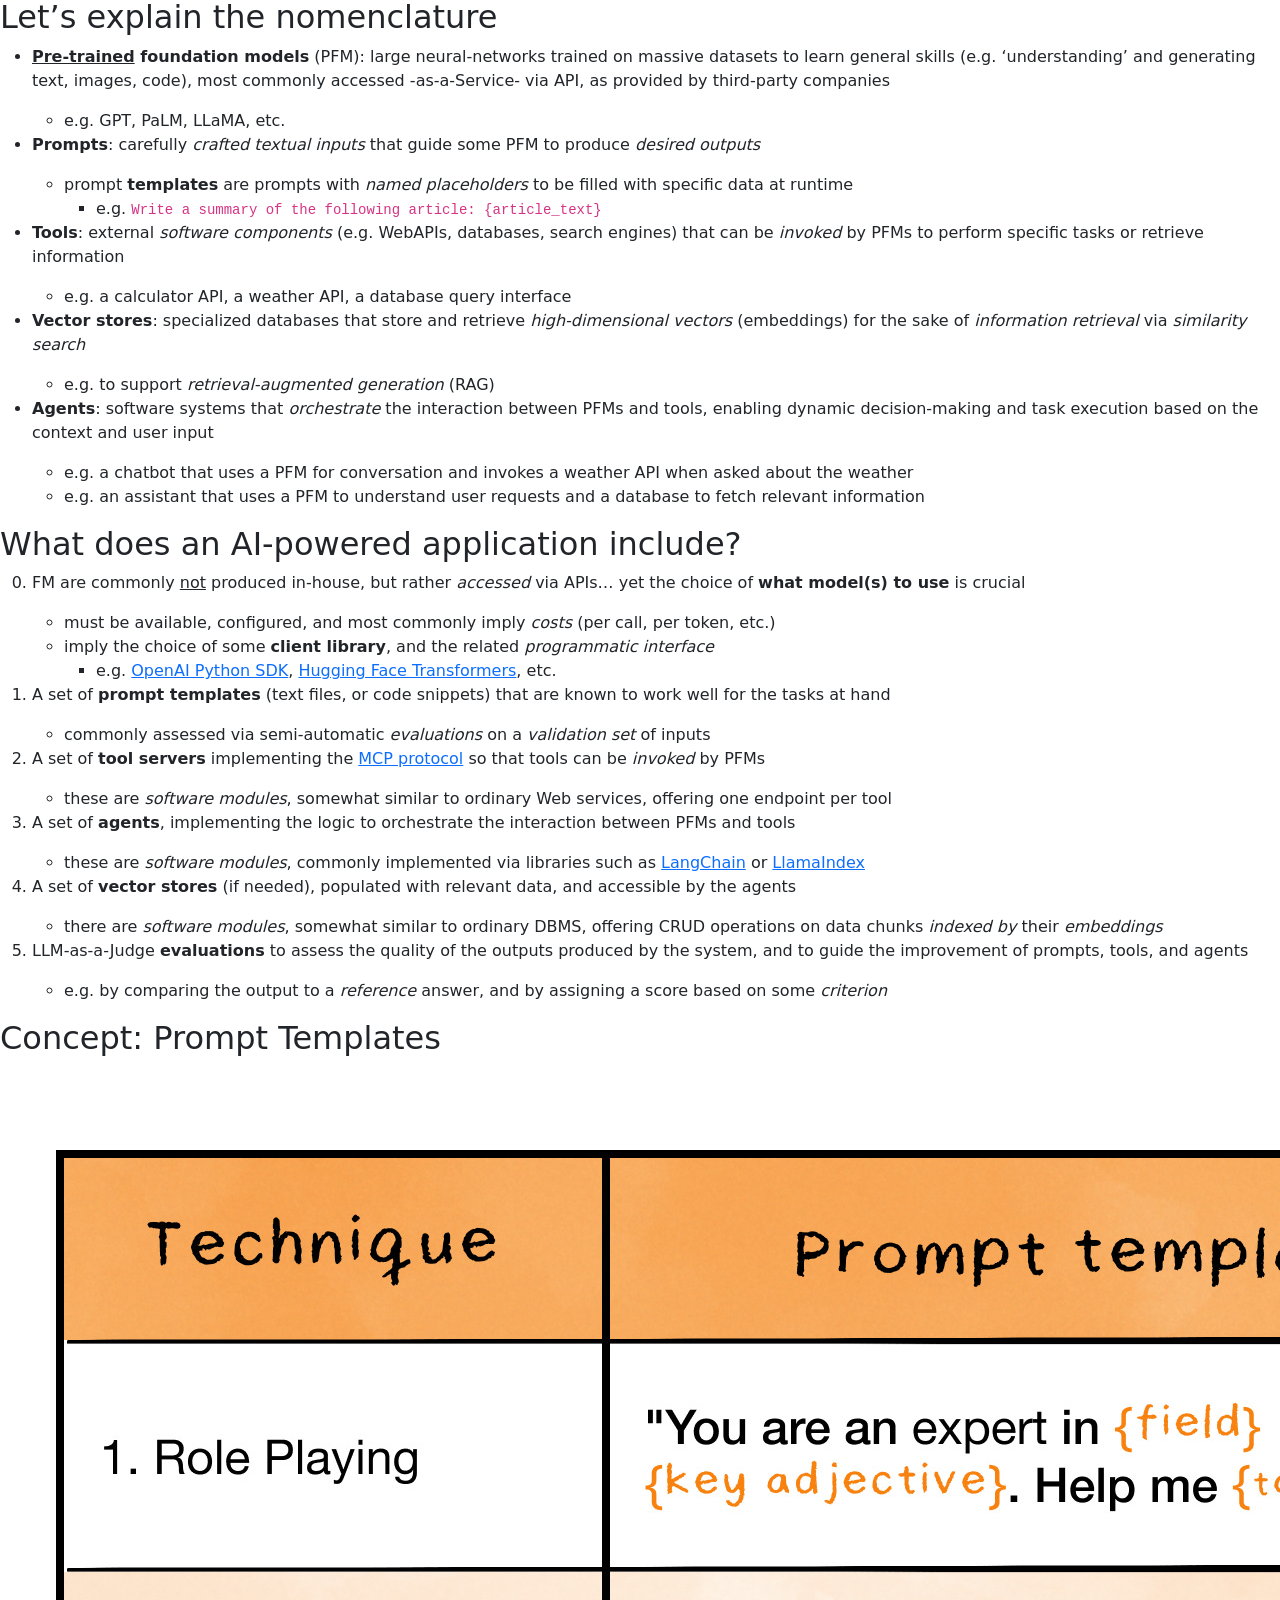
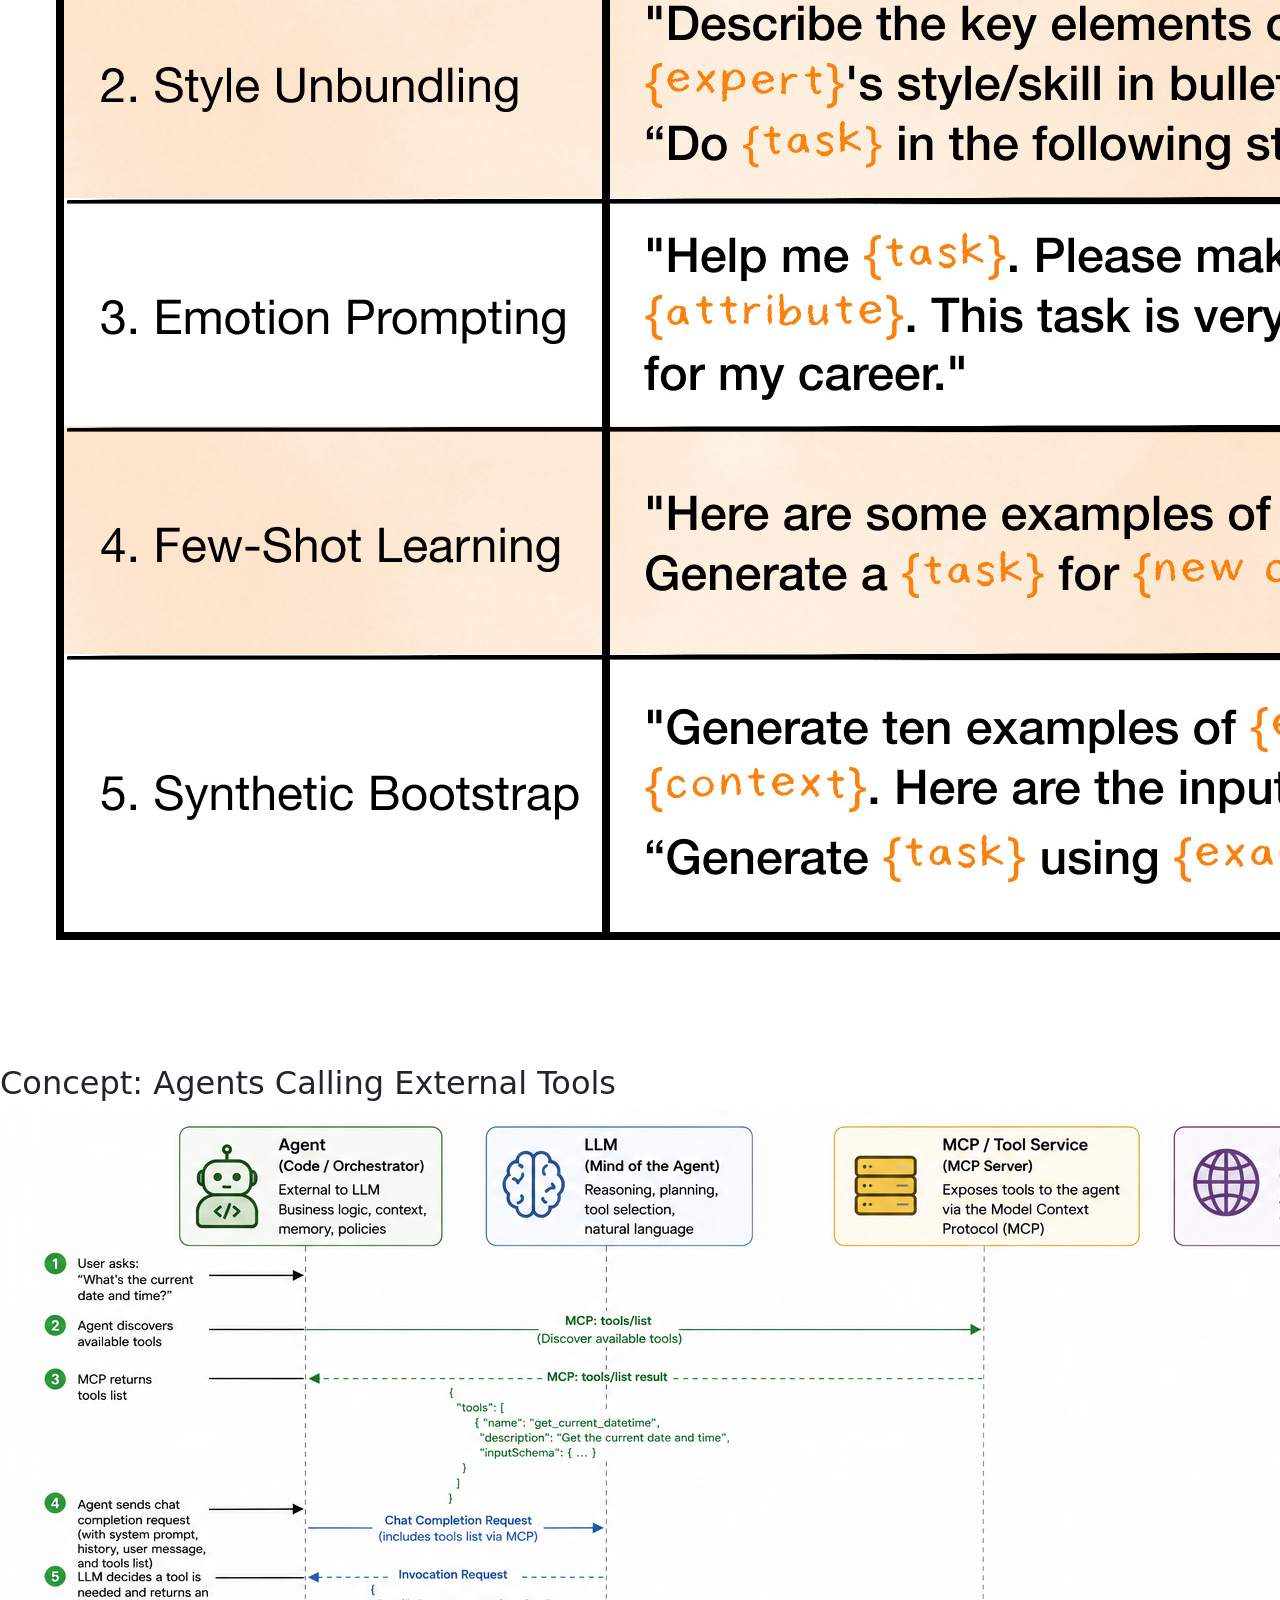
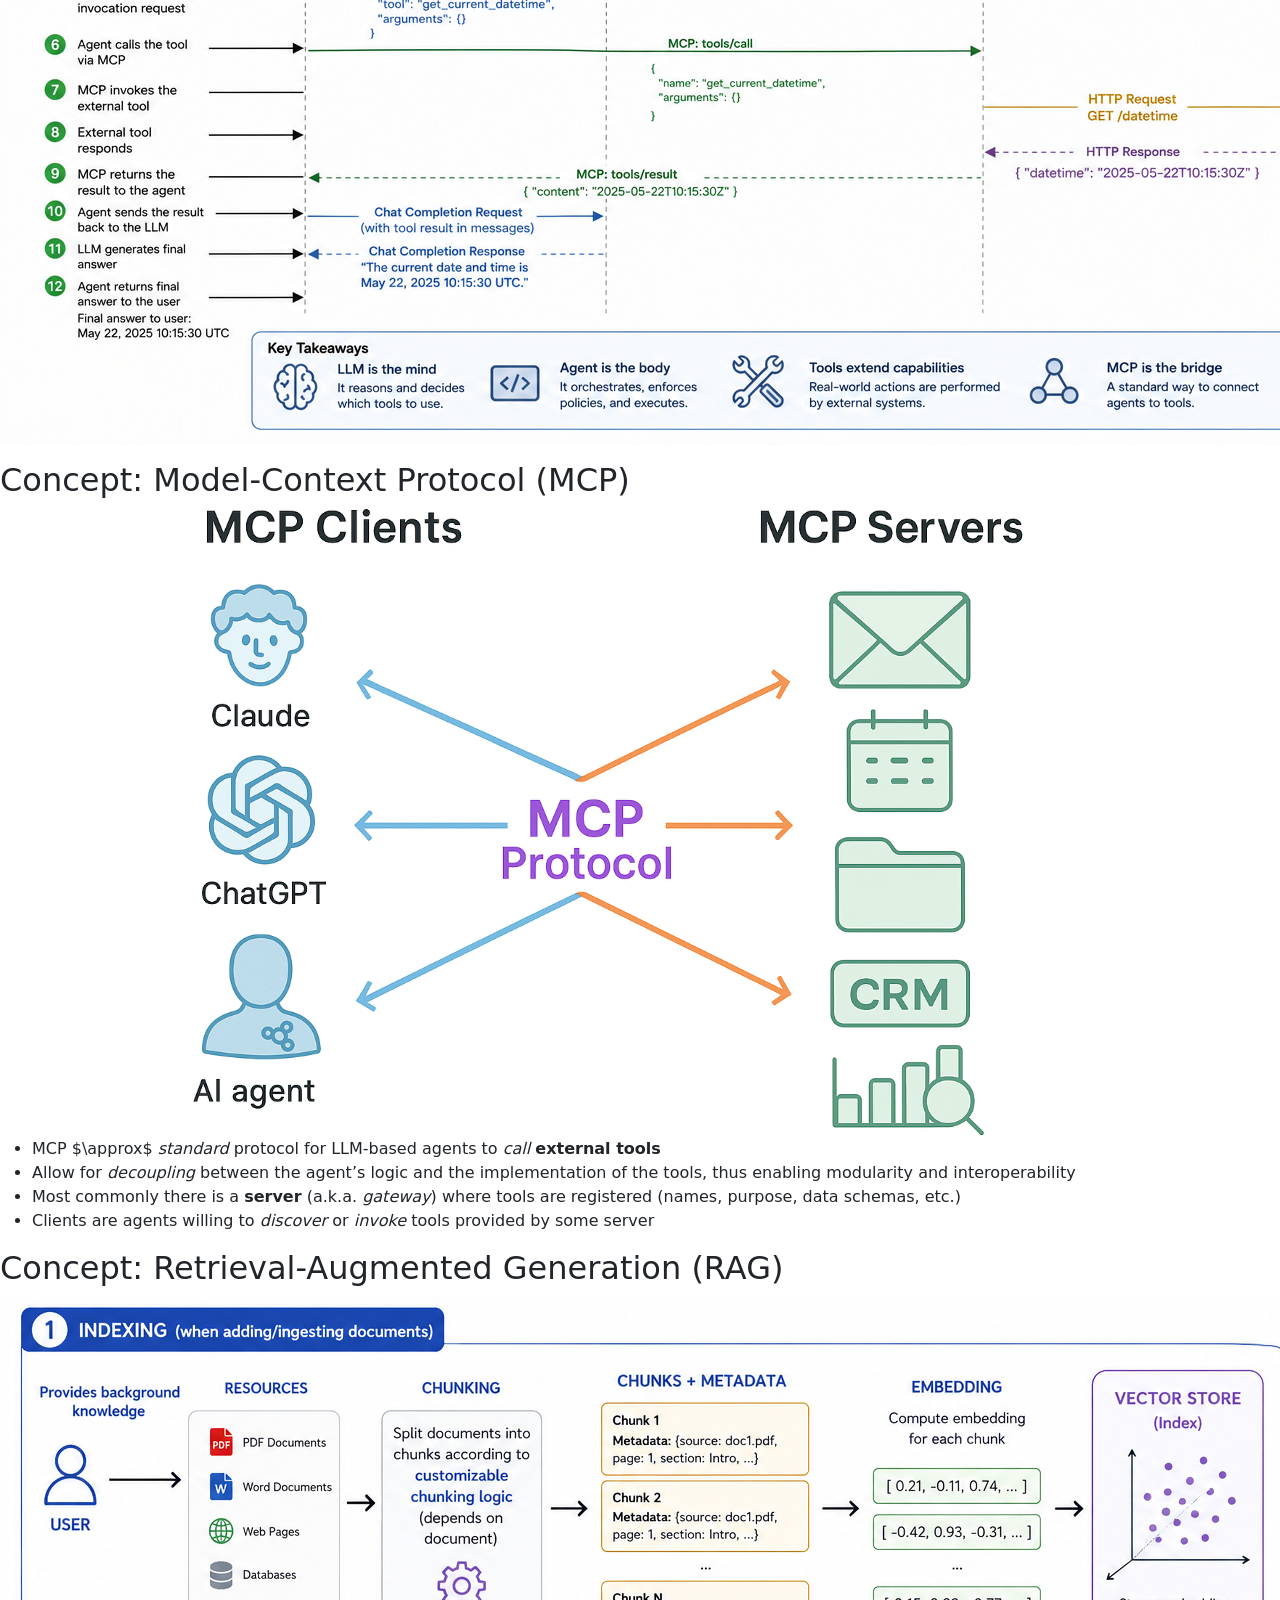
==== commit 47b6c1ff: "Deploying to gh-pages from @ unibo-fc-isi-ise/slides-module2@4fe5e40ebb327232646f959bf2bdffc257289d3" ====
--- a/genai/index.html
+++ b/genai/index.html
@@ -31,7 +31,7 @@
 <h3 id="hahahugoshortcode1s2hbhb"><a href="mailto:giovanni.ciatto@unibo.it">Giovanni Ciatto</a></h3>
 <br>
 <br>
-<p>Compiled on: 2026-11-06
+<p>Compiled on: 2026-11-07
  — <a href="?print-pdf&amp;pdfSeparateFragments=false"><i class="fa fa-print" aria-hidden="true"></i> printable version</a></p>
 <p><a href="../#/toc"><i class="fa fa-undo" aria-hidden="true"></i> back to ToC</a></p>
 </section>
@@ -770,7 +770,7 @@
 </section><section>
 <h1 id="lecture-is-over">Lecture is Over</h1>
 <br>
-<p>Compiled on: 2026-11-06
+<p>Compiled on: 2026-11-07
  — <a href="?print-pdf&amp;pdfSeparateFragments=false"><i class="fa fa-print" aria-hidden="true"></i> printable version</a></p>
 <p><a href="../#/toc"><i class="fa fa-undo" aria-hidden="true"></i> back to ToC</a></p>
 </section>
